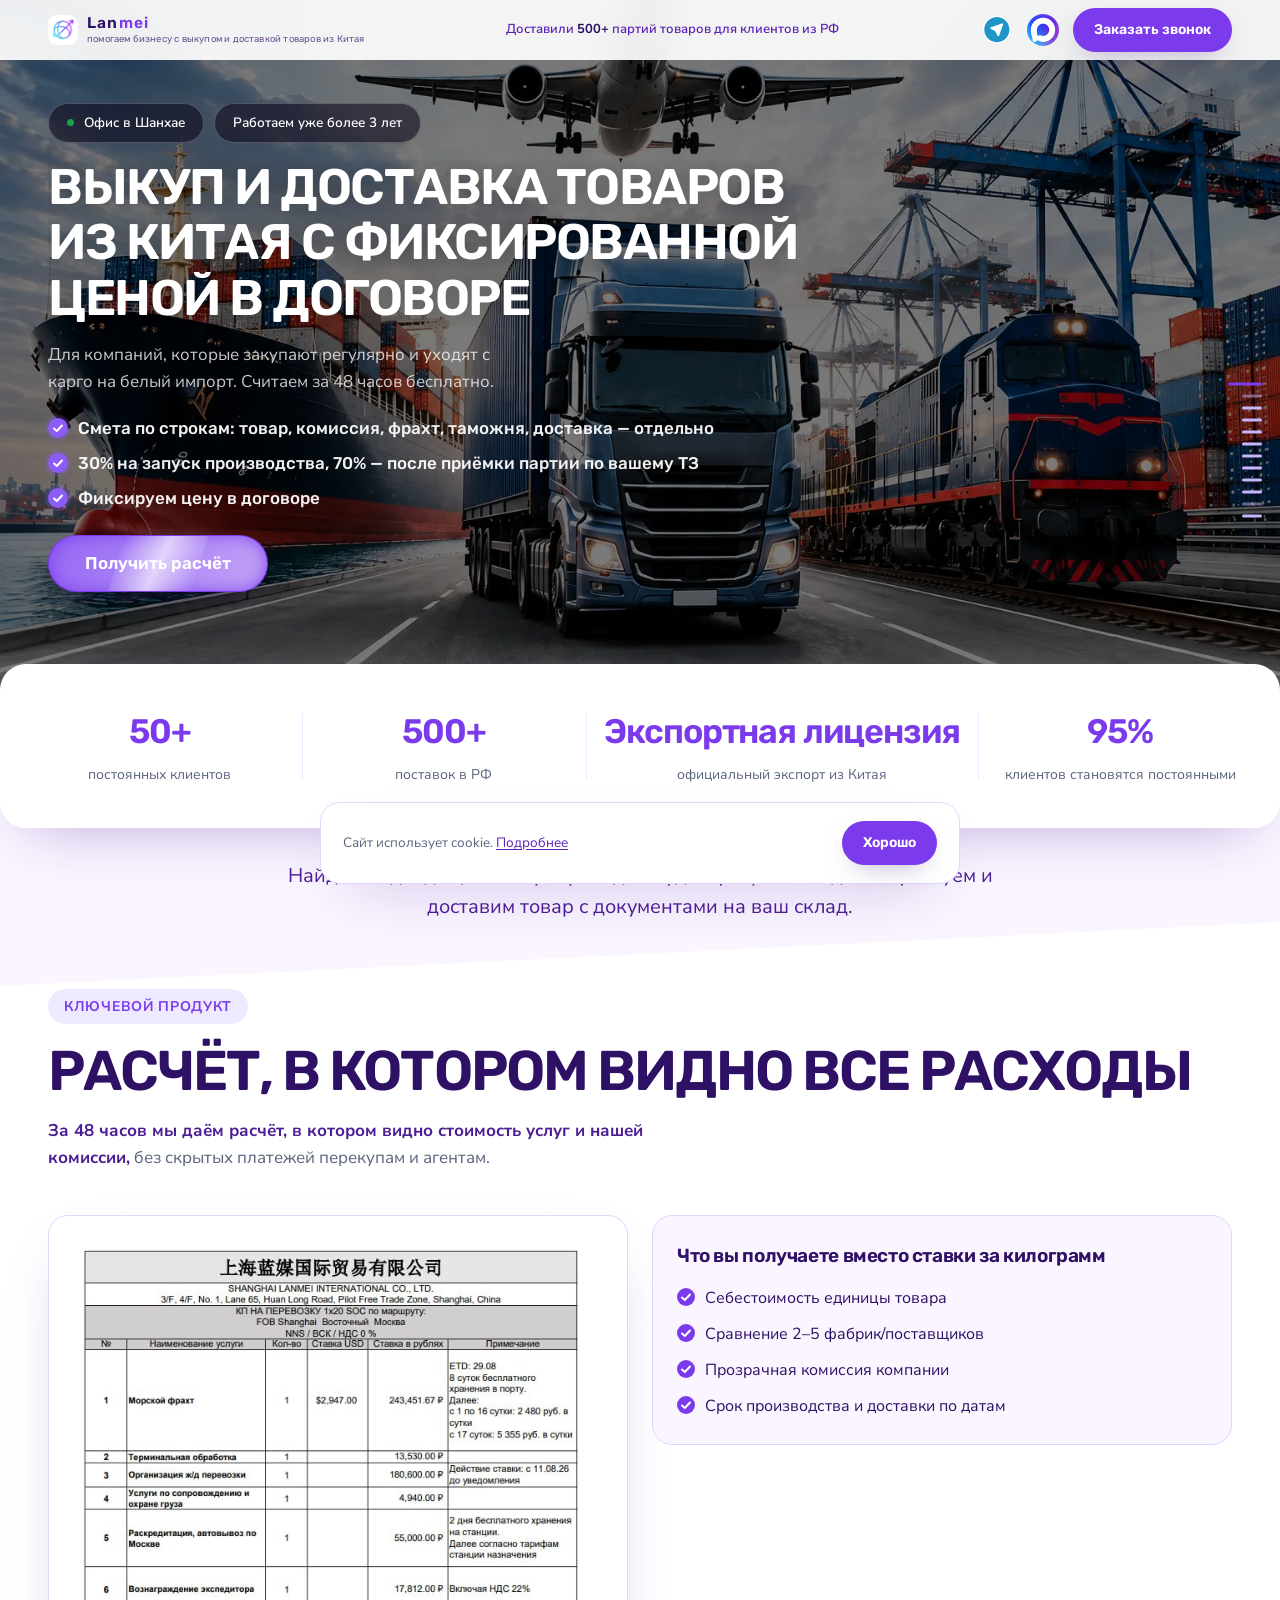
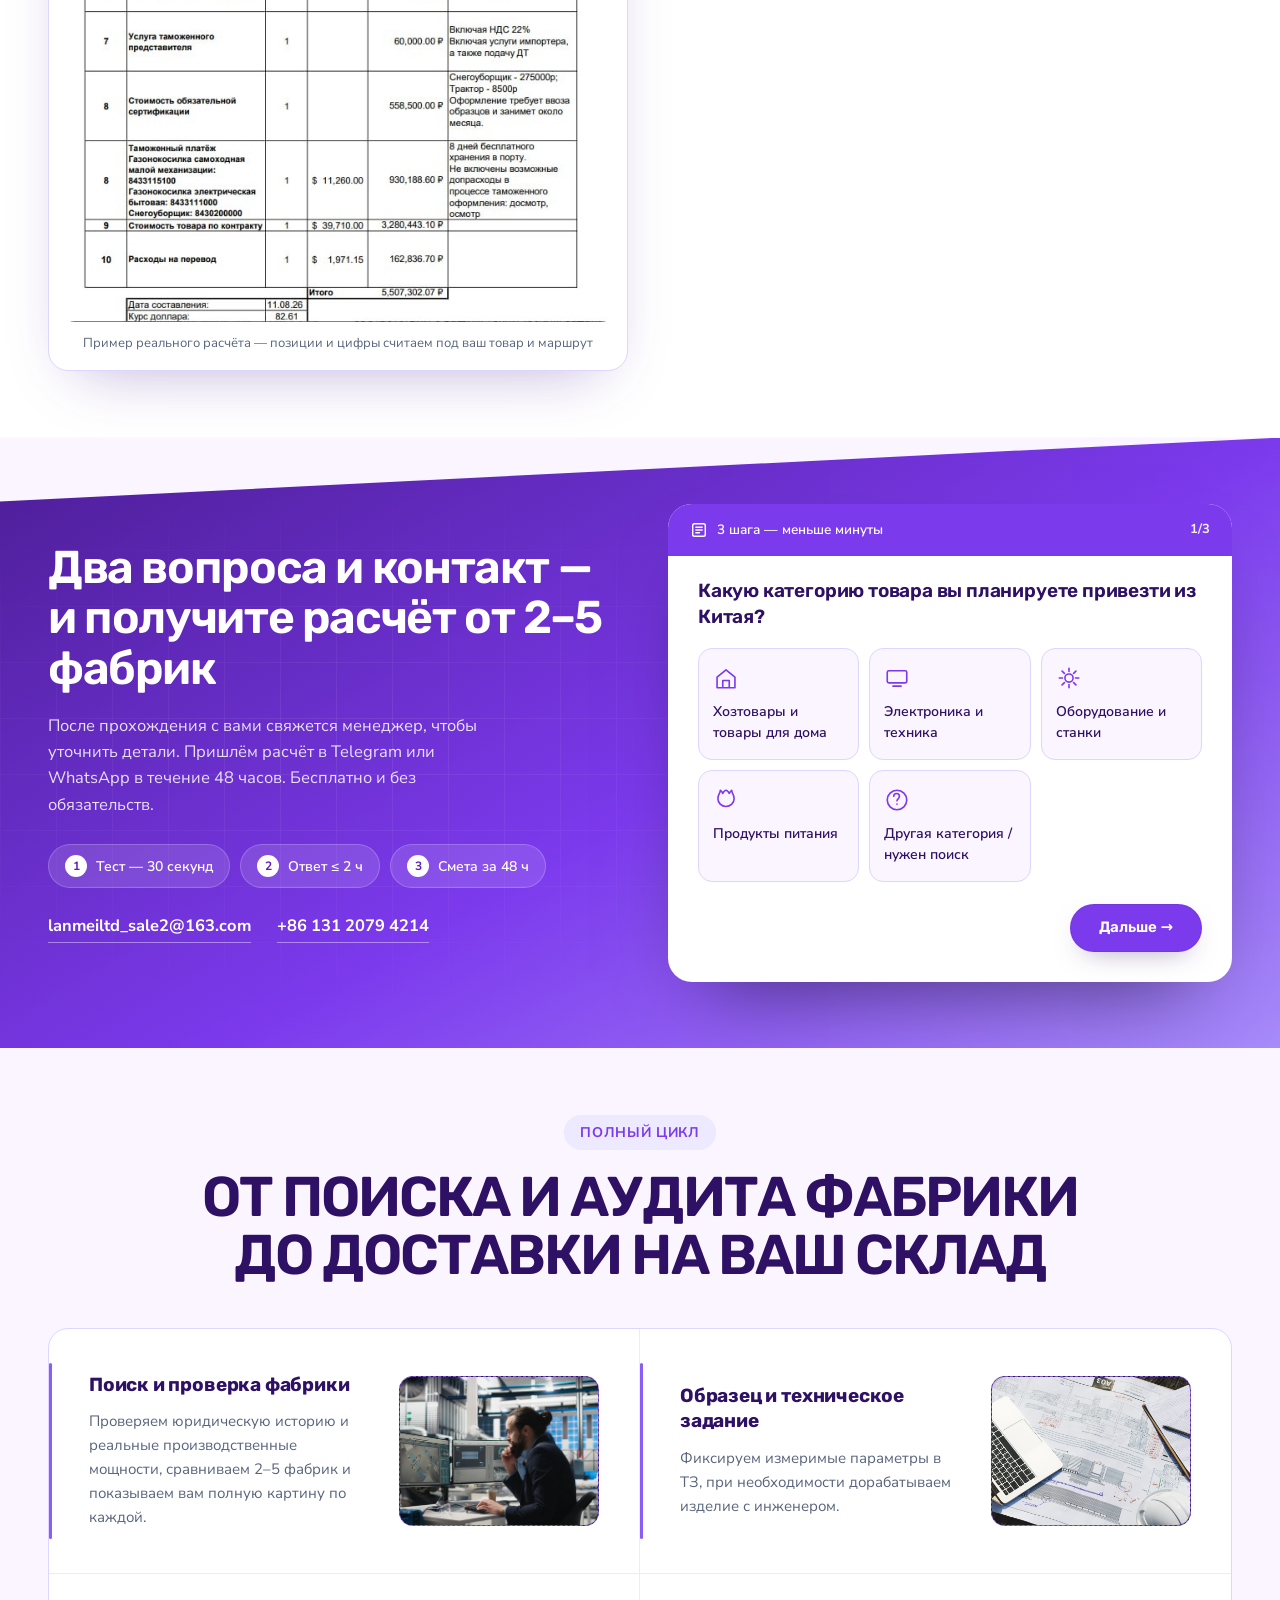
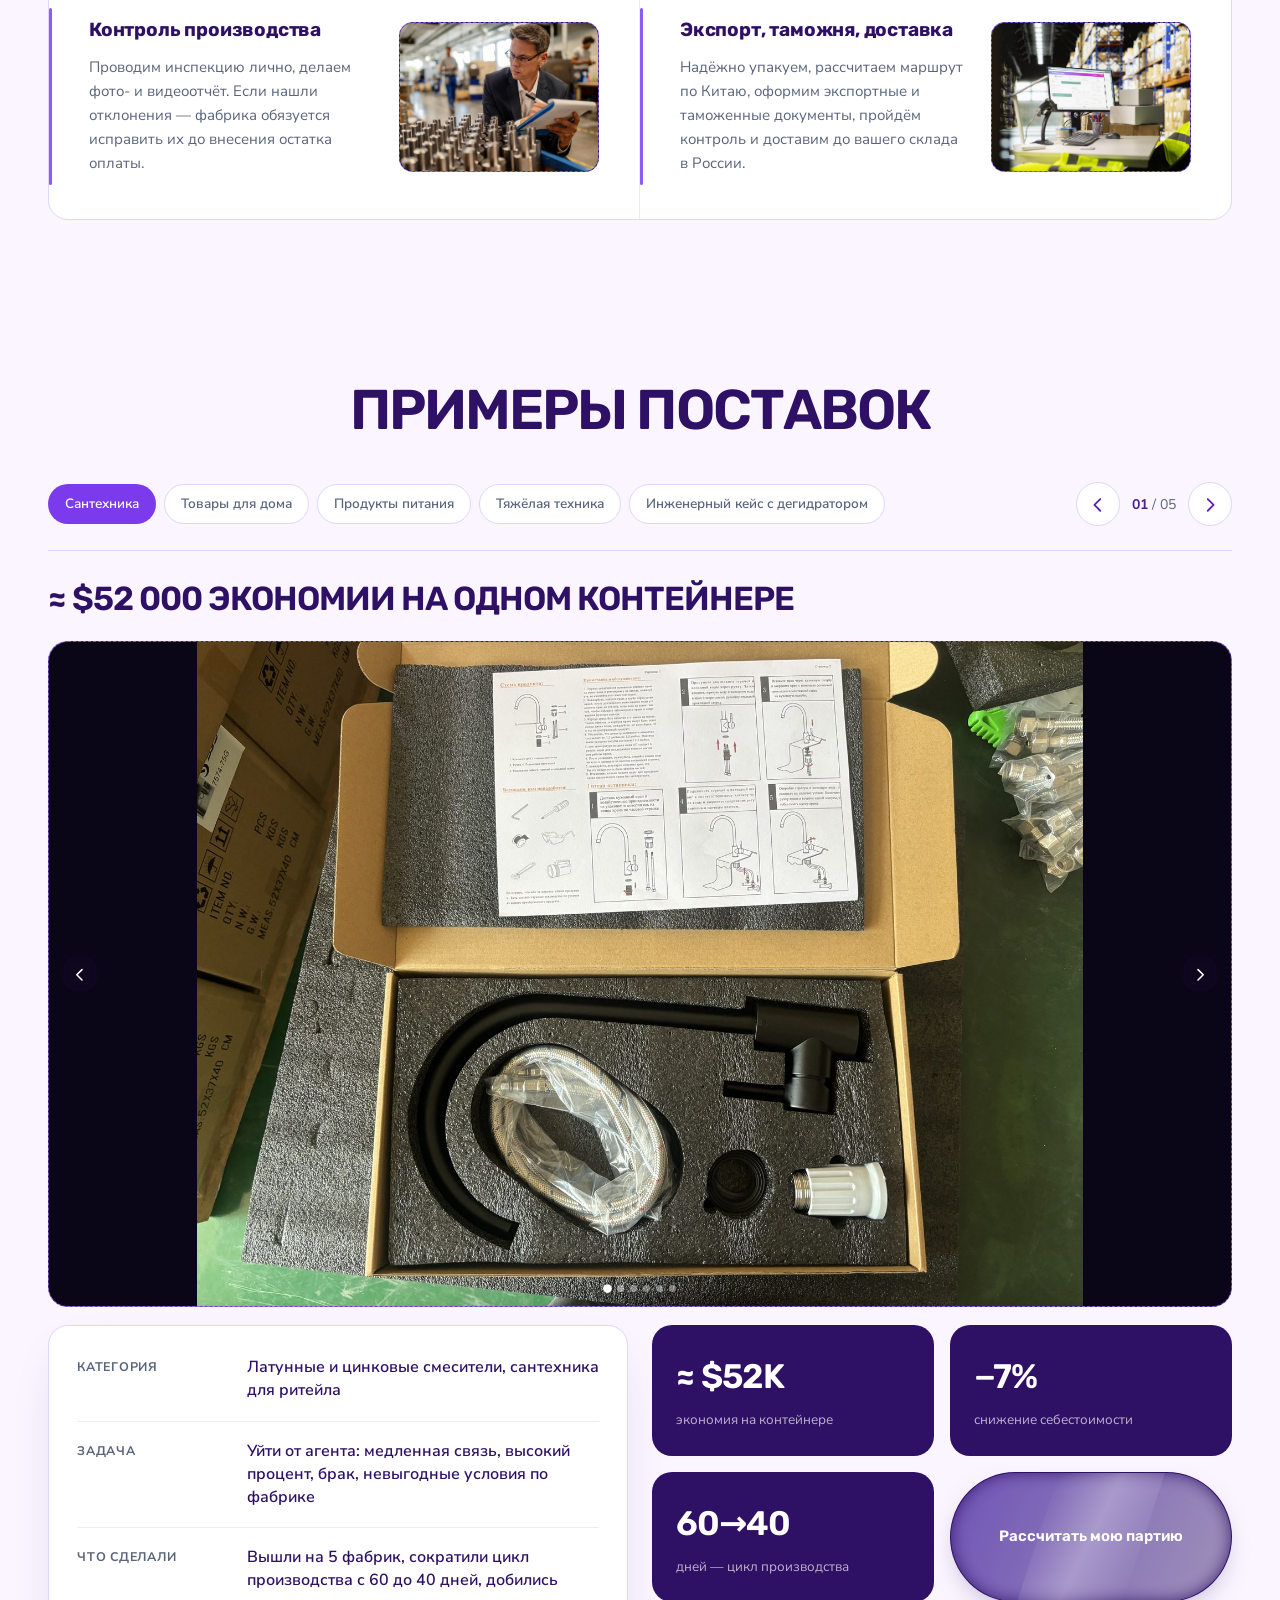
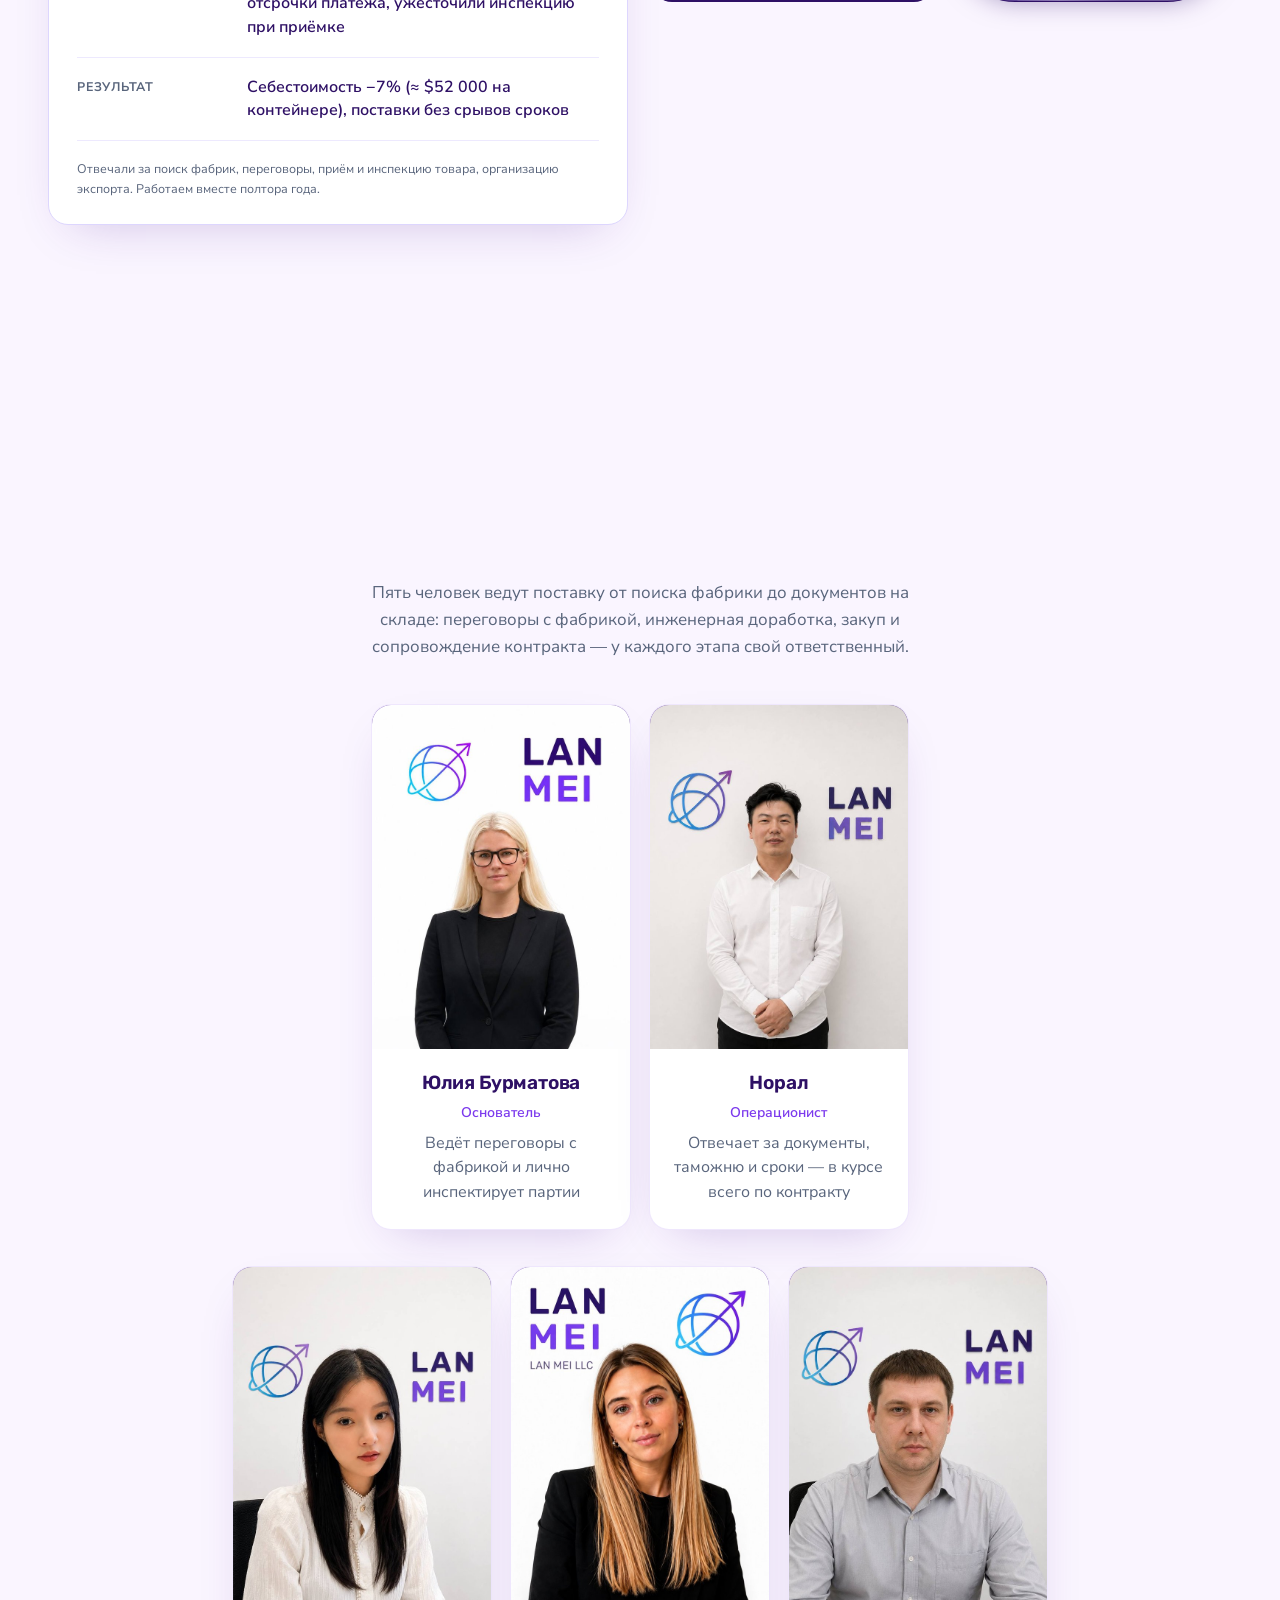
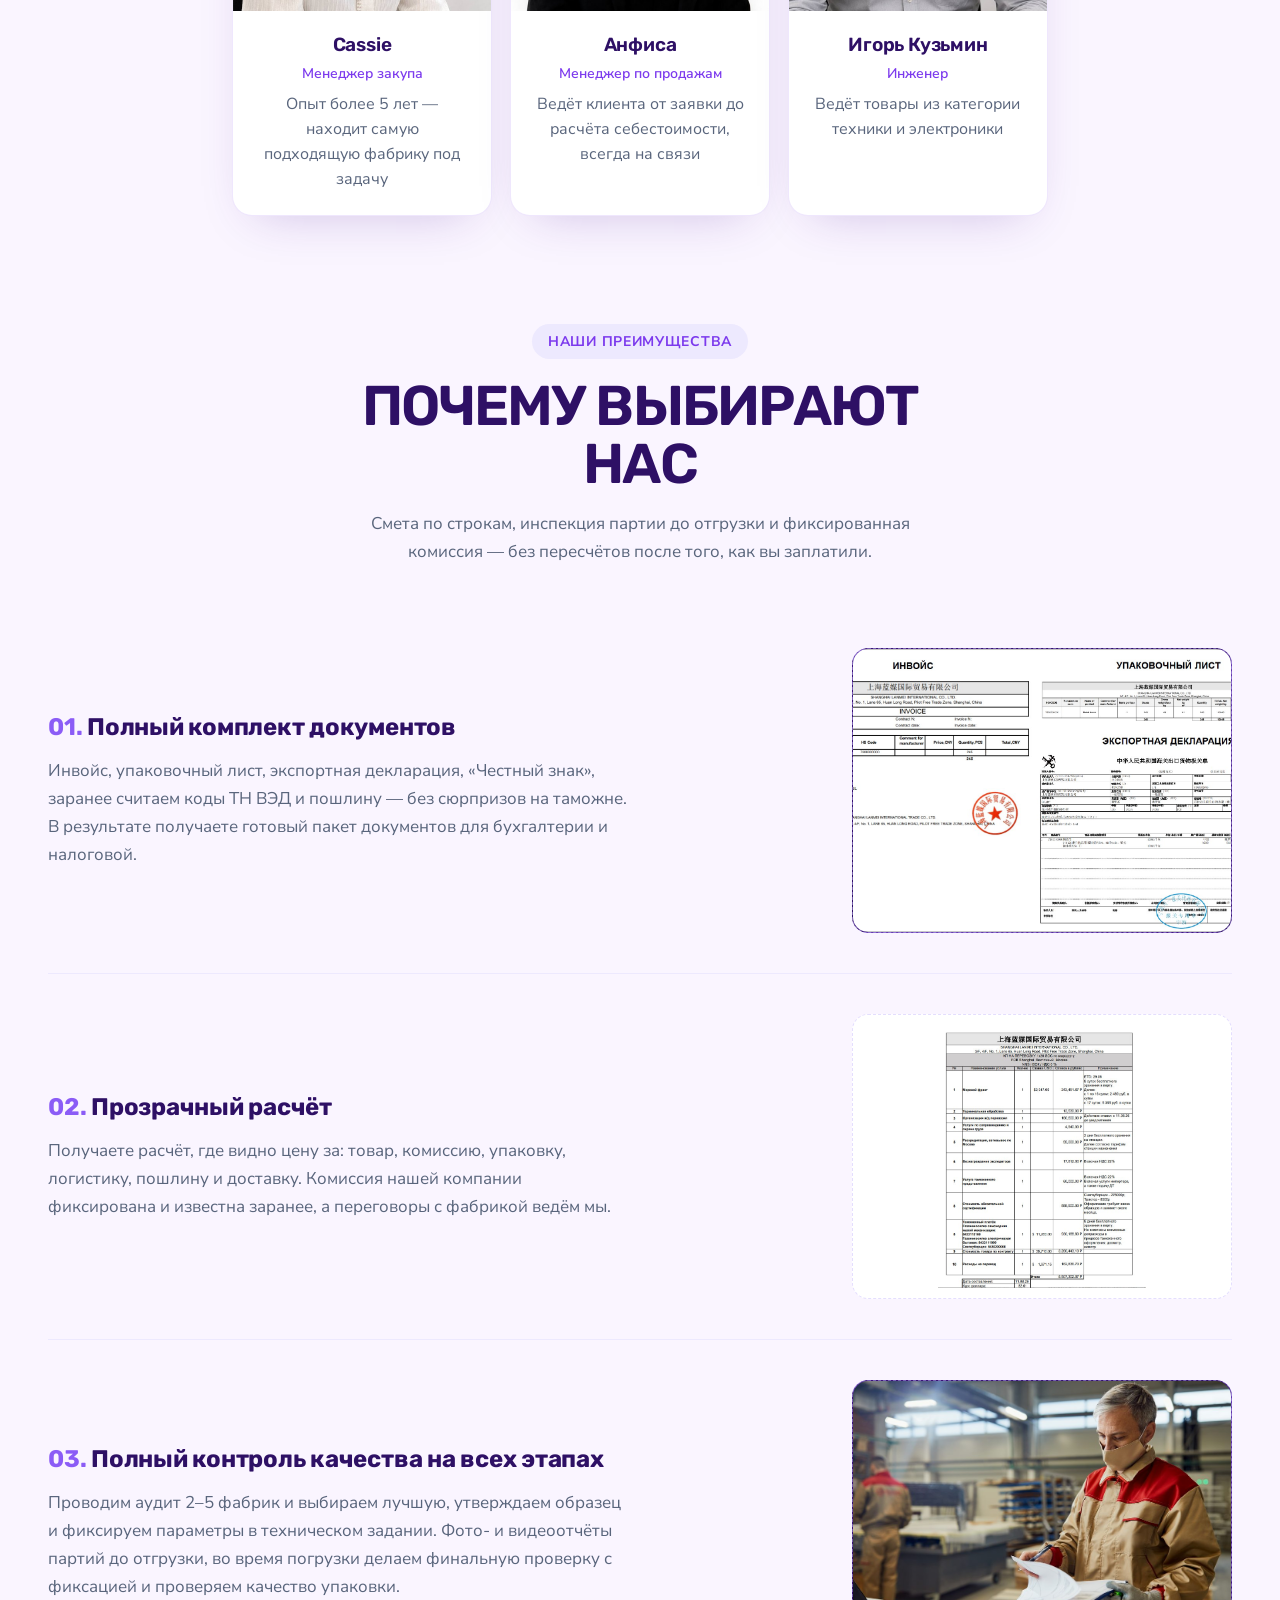
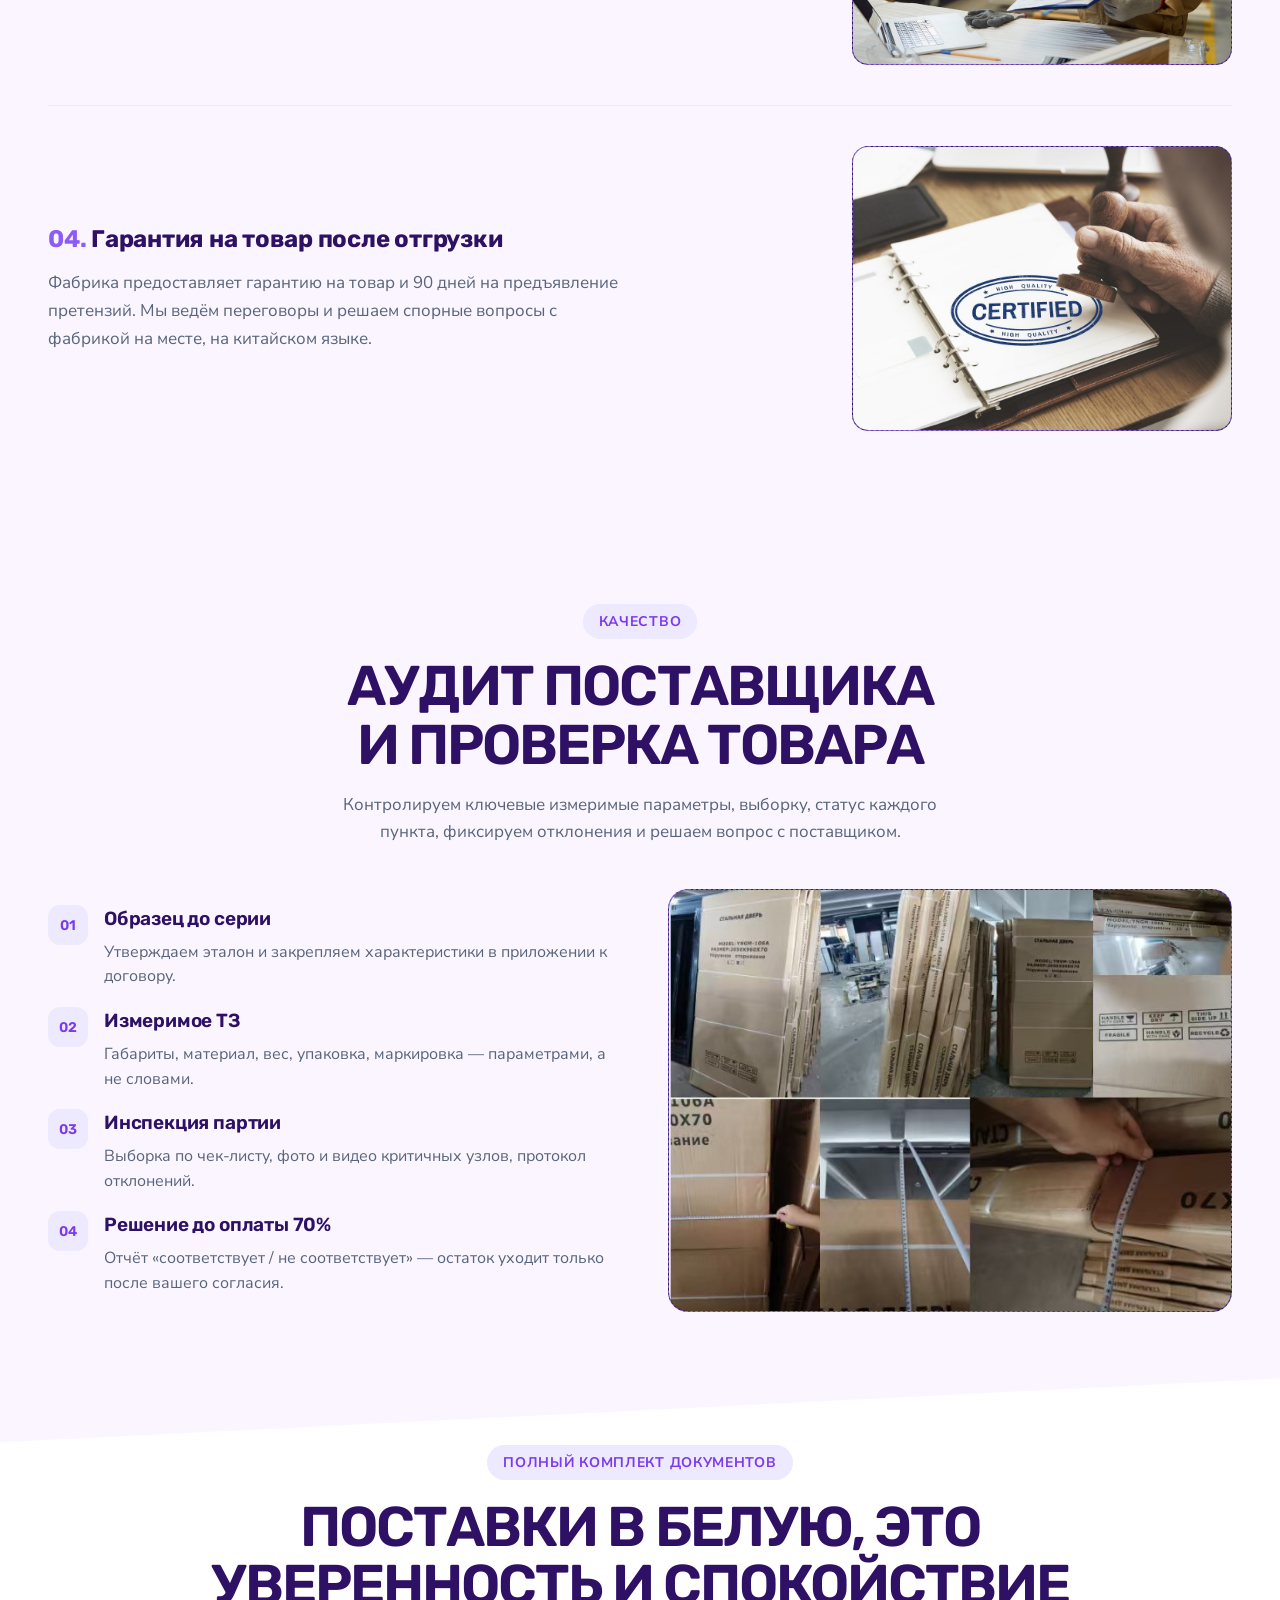
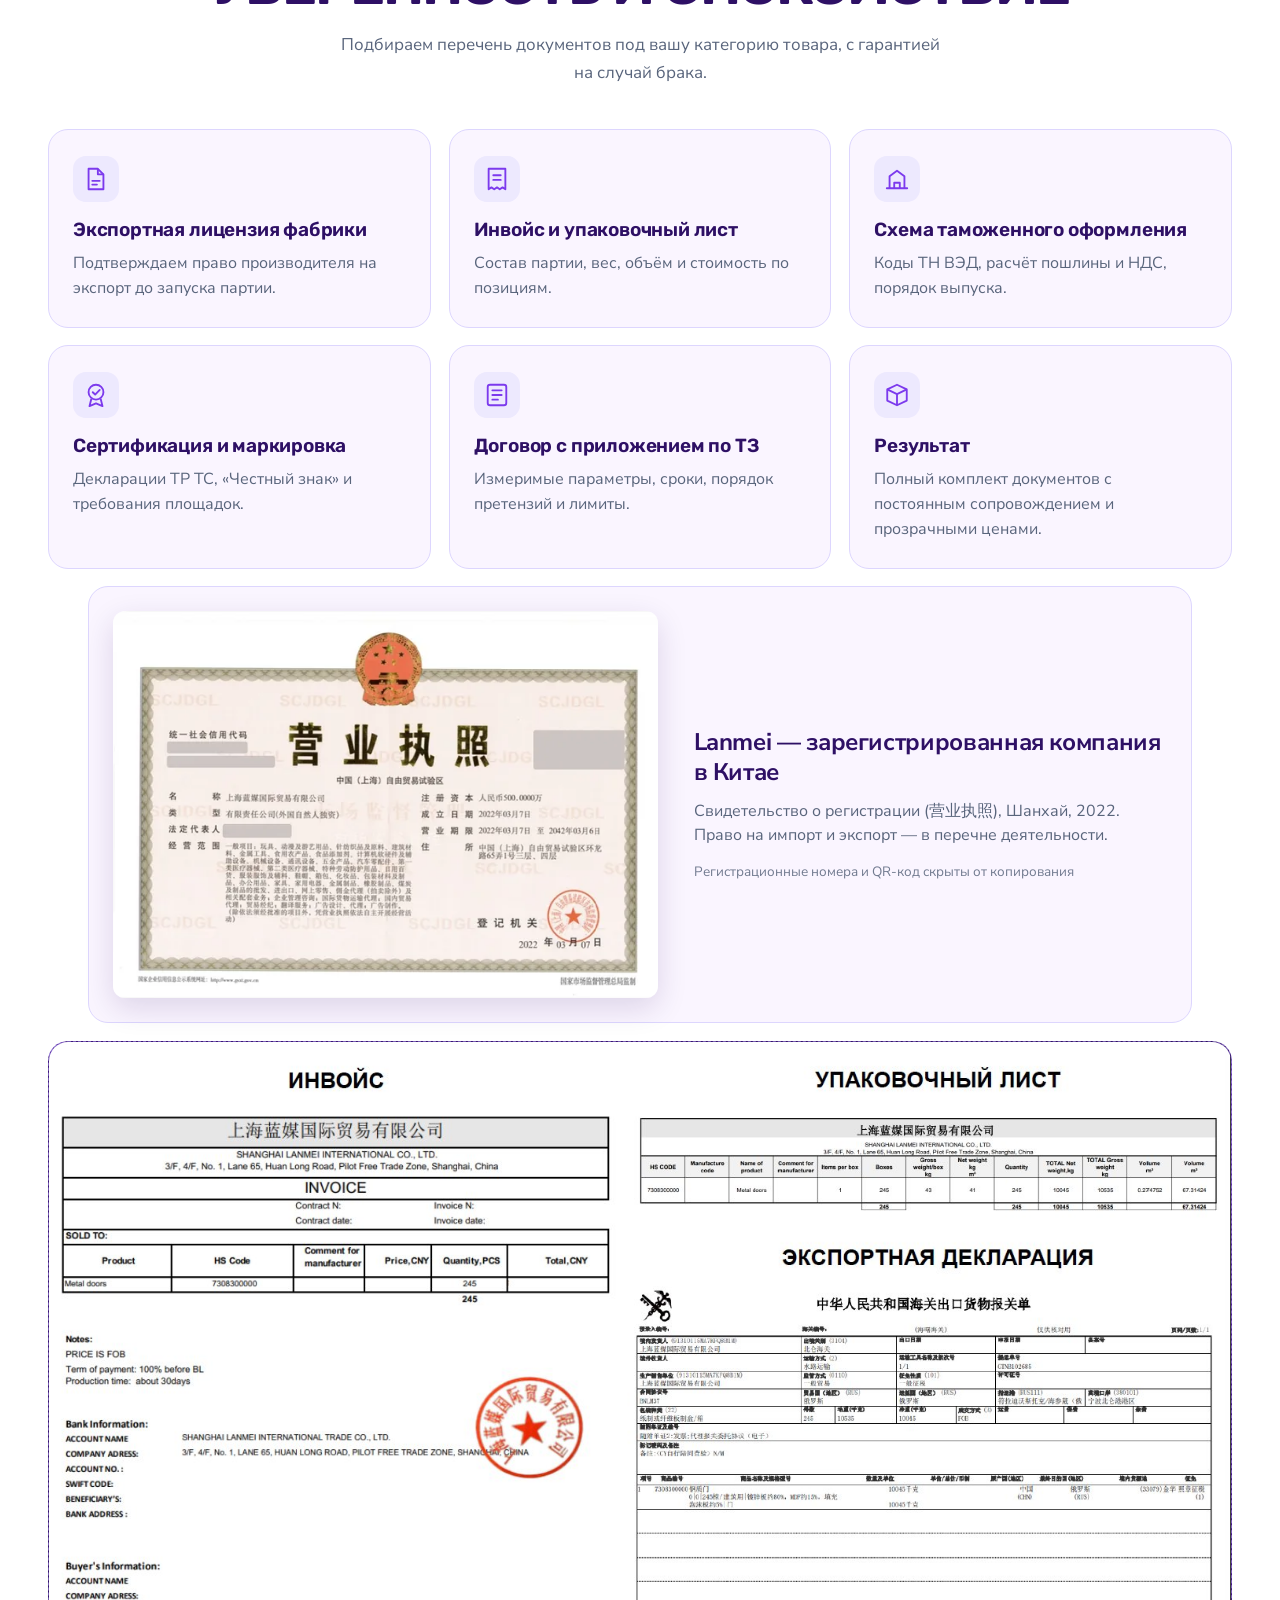
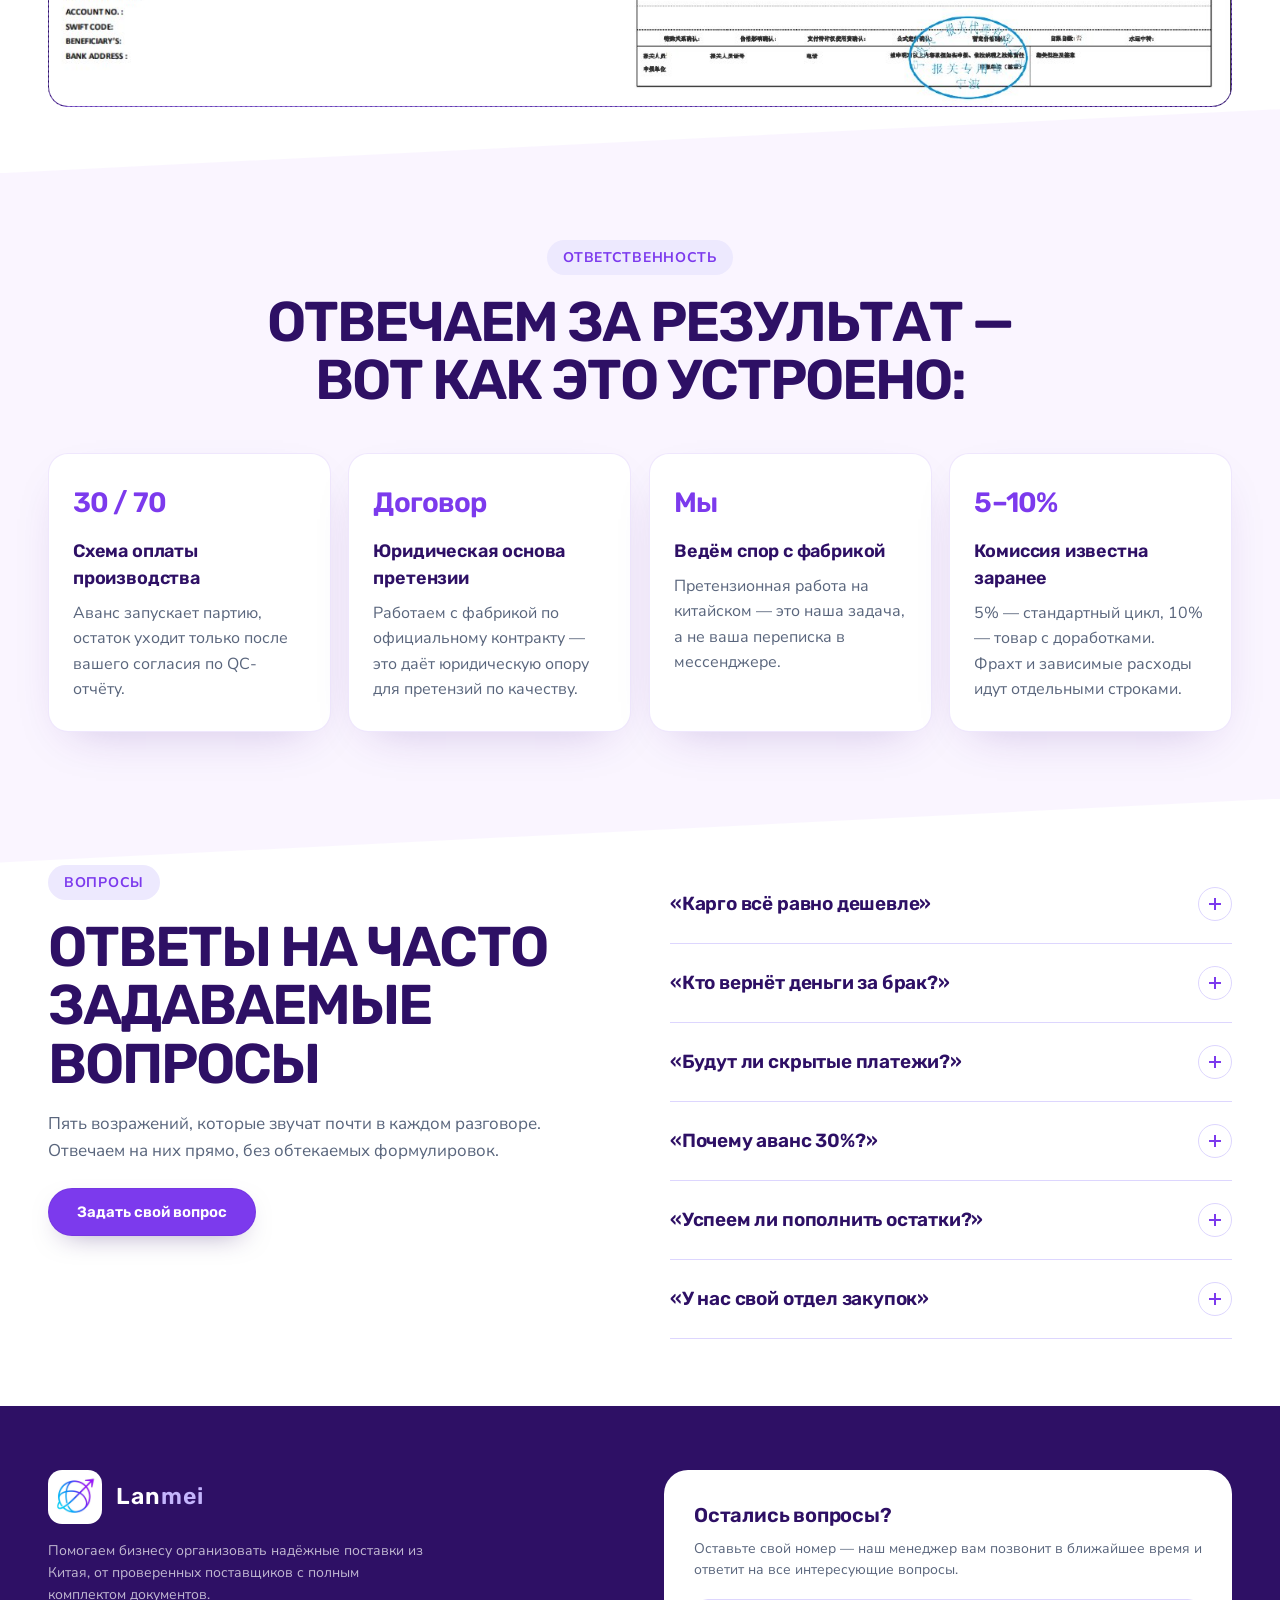
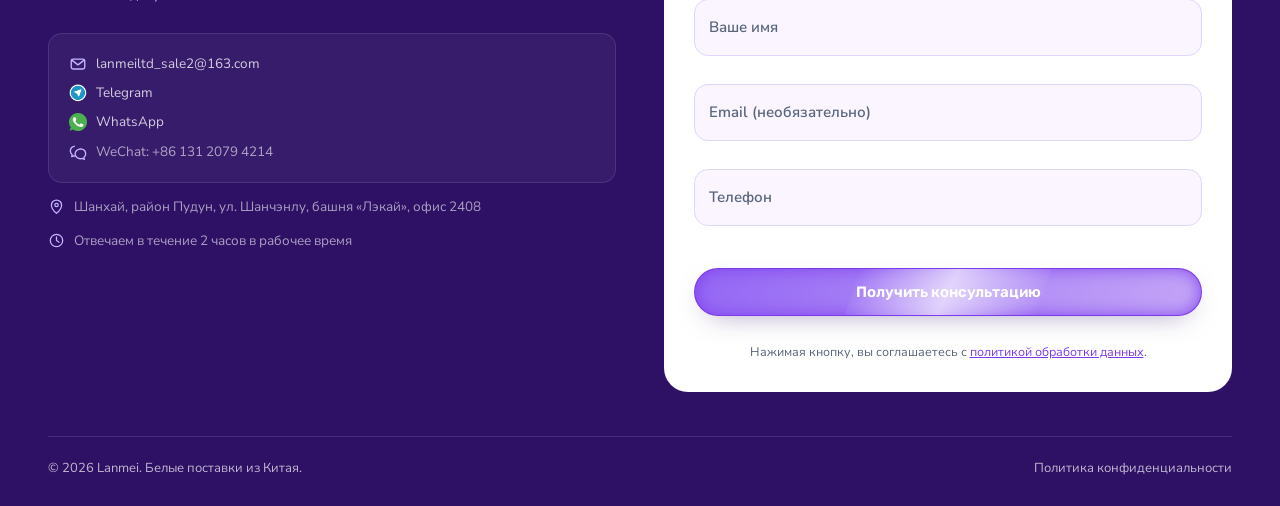
==== index.html @ 886c88a1 "Формы: видно, что заявка отправляется; сбой — с выходом в мессенджеры Спиннер кнопки (::before) пере" ====
<!DOCTYPE html>
<html lang="ru">
<head>
<meta charset="UTF-8">
<meta name="viewport" content="width=device-width, initial-scale=1">
<title>Lanmei — выкуп и доставка из Китая в РФ «под ключ»</title>
<meta name="description" content="Оператор белых поставок из Китая для селлеров с закупками от $3 000 в месяц. Проверка фабрики из Шанхая, контроль партии по ТЗ, документы, таможня и доставка до склада. Расчёт себестоимости за 48 часов.">
<link rel="canonical" href="https://lanmei.ru/">
<meta property="og:type" content="website">
<meta property="og:locale" content="ru_RU">
<meta property="og:url" content="https://lanmei.ru/">
<meta property="og:title" content="Lanmei — выкуп и доставка из Китая в РФ «под ключ»">
<meta property="og:description" content="Оператор белых поставок из Китая для селлеров с закупками от $3 000 в месяц. Проверка фабрики из Шанхая, контроль партии по ТЗ, документы, таможня и доставка до склада. Расчёт себестоимости за 48 часов.">
<meta property="og:image" content="https://lanmei.ru/photos/glavnaya.jpg">
<meta name="twitter:card" content="summary_large_image">
<meta name="twitter:title" content="Lanmei — выкуп и доставка из Китая в РФ «под ключ»">
<meta name="twitter:description" content="Оператор белых поставок из Китая для селлеров с закупками от $3 000 в месяц. Проверка фабрики из Шанхая, контроль партии по ТЗ, документы, таможня и доставка до склада.">
<meta name="twitter:image" content="https://lanmei.ru/photos/glavnaya.jpg">
<script type="application/ld+json">
{
  "@context": "https://schema.org",
  "@type": "Organization",
  "@id": "https://lanmei.ru/#organization",
  "name": "Lanmei",
  "url": "https://lanmei.ru/",
  "logo": "https://lanmei.ru/photos/logo.jpg",
  "description": "Оператор белых поставок из Китая для селлеров с закупками от $3 000 в месяц. Проверка фабрики из Шанхая, контроль партии по ТЗ, документы, таможня и доставка до склада.",
  "address": {
    "@type": "PostalAddress",
    "streetAddress": "Shangcheng Road, Lekai Tower, Office 2408",
    "addressLocality": "Pudong New Area, Shanghai",
    "addressCountry": "CN"
  },
  "areaServed": {
    "@type": "Country",
    "name": "Russia"
  },
  "sameAs": [
    "https://t.me/lanmei_logistics"
  ],
  "contactPoint": {
    "@type": "ContactPoint",
    "contactType": "sales",
    "email": "lanmeiltd_sale2@163.com",
    "telephone": "+86-131-2079-4214",
    "areaServed": "RU",
    "availableLanguage": ["Russian", "English", "Chinese"]
  },
  "makesOffer": {
    "@type": "Offer",
    "itemOffered": {
      "@type": "Service",
      "name": "Белые поставки из Китая в РФ «под ключ»",
      "description": "Поиск и аудит фабрики, техническое задание, инспекция партии перед отгрузкой, оформление экспортных и таможенных документов, доставка до склада клиента в России.",
      "provider": { "@id": "https://lanmei.ru/#organization" },
      "areaServed": {
        "@type": "Country",
        "name": "Russia"
      }
    }
  }
}
</script>
<script type="application/ld+json">
{
  "@context": "https://schema.org",
  "@type": "FAQPage",
  "mainEntity": [
    {
      "@type": "Question",
      "name": "Карго всё равно дешевле?",
      "acceptedAnswer": {
        "@type": "Answer",
        "text": "По видимой ставке — да. Но в ней нет документов, пошлины и НДС, и нет ответственности за брак. Мы считаем обе схемы в одинаковых статьях и показываем разницу в себестоимости единицы на вашем складе. Если после честного сравнения карго выигрывает — мы так и скажем."
      }
    },
    {
      "@type": "Question",
      "name": "Кто вернёт деньги за брак?",
      "acceptedAnswer": {
        "@type": "Answer",
        "text": "Определение брака, порядок доказательств, сроки ответа и лимиты компенсации закреплены в договоре. Претензию с фабрикой ведём мы, на китайском — от заявки до решения. Именно поэтому серия проверяется до оплаты остатка — большинство проблем решается ещё в Китае."
      }
    },
    {
      "@type": "Question",
      "name": "Будут ли скрытые платежи?",
      "acceptedAnswer": {
        "@type": "Answer",
        "text": "Смета приходит по строкам: товар, комиссия, фрахт, экспортное оформление, пошлина, НДС, сертификация, маркировка и доставка. Цена в договоре фиксируется в юанях или долларах: закупка идёт не в рублях, а в иностранной валюте. Поэтому сумма в рублях может измениться, если изменится курс юаня или доллара."
      }
    },
    {
      "@type": "Question",
      "name": "Почему аванс 30%?",
      "acceptedAnswer": {
        "@type": "Answer",
        "text": "Это стандартная схема запуска производства в Китае: 30% фабрика получает на закупку сырья, 70% — после приёмки серии. Аванс уходит фабрике, а не нам, и подтверждается документами. После оплаты вы получаете календарь поставки с контрольными точками."
      }
    },
    {
      "@type": "Question",
      "name": "Успеем ли пополнить остатки?",
      "acceptedAnswer": {
        "@type": "Answer",
        "text": "Переход делается параллельно текущим поставкам: начинаем с одной тестовой партии, пока карго продолжает возить. Так вы проверяете схему без риска дефицита ходового SKU и переносите остальной ассортимент уже по факту."
      }
    },
    {
      "@type": "Question",
      "name": "У нас свой отдел закупок",
      "acceptedAnswer": {
        "@type": "Answer",
        "text": "Тогда мы закрываем ту часть, где нужен человек в Китае: выезд на фабрику, переговоры на китайском, инспекция серии и претензии. Многие клиенты используют нас как внешнюю китайскую руку своего отдела ВЭД, а не как замену ему."
      }
    }
  ]
}
</script>
<link rel="preconnect" href="https://fonts.googleapis.com">
<link rel="preconnect" href="https://fonts.gstatic.com" crossorigin>
<!-- шрифты не блокируют отрисовку страницы: грузятся асинхронно, применяются как только готовы -->
<link rel="preload" as="style" href="https://fonts.googleapis.com/css2?family=Nunito+Sans:wght@300;400;500;600;700&family=Rubik:wght@400;500;600;700&display=swap">
<link href="https://fonts.googleapis.com/css2?family=Nunito+Sans:wght@300;400;500;600;700&family=Rubik:wght@400;500;600;700&display=swap" rel="stylesheet" media="print" onload="this.media='all'">
<noscript><link href="https://fonts.googleapis.com/css2?family=Nunito+Sans:wght@300;400;500;600;700&family=Rubik:wght@400;500;600;700&display=swap" rel="stylesheet"></noscript>
<link rel="stylesheet" href="css/style.css?v=64">
<link rel="icon" href="favicon.ico" sizes="any">
<link rel="icon" type="image/png" sizes="32x32" href="favicon-32.png">
<link rel="icon" type="image/png" sizes="192x192" href="favicon-192.png">
<link rel="apple-touch-icon" sizes="180x180" href="apple-touch-icon.png">
<!-- Google tag (gtag.js) -->
<script async src="https://www.googletagmanager.com/gtag/js?id=G-Z4LTW009FB"></script>
<script>
  window.dataLayer = window.dataLayer || [];
  function gtag(){dataLayer.push(arguments);}
  gtag('js', new Date());

  gtag('config', 'G-Z4LTW009FB');
</script>
<!-- Yandex.Metrika counter -->
<script type="text/javascript">
    (function(m,e,t,r,i,k,a){
        m[i]=m[i]||function(){(m[i].a=m[i].a||[]).push(arguments)};
        m[i].l=1*new Date();
        for (var j = 0; j < document.scripts.length; j++) {if (document.scripts[j].src === r) { return; }}
        k=e.createElement(t),a=e.getElementsByTagName(t)[0],k.async=1,k.src=r,a.parentNode.insertBefore(k,a)
    })(window, document,'script','https://mc.yandex.ru/metrika/tag.js?id=111955901', 'ym');

    ym(111955901, 'init', {ssr:true, webvisor:true, clickmap:true, ecommerce:"dataLayer", referrer: document.referrer, url: location.href, accurateTrackBounce:true, trackLinks:true});
</script>
<noscript><div><img src="https://mc.yandex.ru/watch/111955901" style="position:absolute; left:-9999px;" alt="" /></div></noscript>
<!-- /Yandex.Metrika counter -->
</head>
<body>

<a href="#hero" class="skip-link">Перейти к содержимому</a>

<!-- ══════════ ХЕДЕР ══════════ -->
<header class="header" id="header">
  <div class="container header__inner">
    <a href="#hero" class="logo" data-scroll-to="#hero" aria-label="Lanmei — на главную">
      <img class="logo__mark" src="photos/logo.jpg" alt="" width="38" height="38">
      <span class="logo__text"><span class="logo__name">Lan<b>mei</b></span><i>помогаем бизнесу с выкупом и доставкой товаров из Китая</i></span>
    </a>

    <p class="header__stat">Доставили <b>500+</b> партий товаров для клиентов из РФ</p>

    <div class="header__actions">
      <a href="https://t.me/lanmei_logistics" target="_blank" rel="noopener" class="header__social" aria-label="Telegram">
        <img src="photos/icons/telegram.png" alt="" width="32" height="32" loading="lazy" decoding="async">
      </a>
      <a href="https://max.ru/join/C9bF0L3UndVVCUR9lrVMY46AHpph49SPHMWvERbajyk" target="_blank" rel="noopener" class="header__social" aria-label="MAX">
        <img src="photos/icons/max.png" alt="" width="32" height="32" loading="lazy" decoding="async">
      </a>
      <button type="button" class="btn btn--primary btn--sm" id="openCallback">Заказать звонок</button>
    </div>
  </div>
</header>

<!-- ══════════ 01. ПЕРВЫЙ ЭКРАН ══════════ -->
<!-- ══════════ 01. ПЕРВЫЙ ЭКРАН ══════════ -->
<section class="hero" id="hero">
  <div class="hero__bg" aria-hidden="true">
    <picture>
      <source type="image/webp"
              srcset="photos/glavnaya-768.webp 768w, photos/glavnaya-1152.webp 1152w, photos/glavnaya.webp 1536w"
              sizes="100vw">
      <img src="photos/glavnaya.jpg"
           srcset="photos/glavnaya-768.jpg 768w, photos/glavnaya-1152.jpg 1152w, photos/glavnaya.jpg 1536w"
           sizes="100vw"
           alt=""
           width="1536" height="1024" fetchpriority="high" decoding="async">
    </picture>
    <span class="hero__scrim"></span>
  </div>

  <div class="container hero__inner">
    <div class="hero__content">
      <div class="hero__badges">
        <div class="hero__badge reveal"><i class="dot"></i> Офис в Шанхае</div>
        <div class="hero__badge reveal" data-delay="40">Работаем уже более 3 лет</div>
      </div>

      <h1 class="hero__title">
        <span class="line"><span>Выкуп и доставка товаров</span></span>
        <span class="line"><span>из Китая с фиксированной</span></span>
        <span class="line"><span>ценой в договоре</span></span>
      </h1>

      <p class="hero__sub reveal" data-delay="120">Для компаний, которые закупают регулярно и уходят с карго на белый импорт. Считаем за 48 часов бесплатно.</p>

      <ul class="hero__points reveal" data-delay="180">
        <li>Смета по строкам: товар, комиссия, фрахт, таможня, доставка — отдельно</li>
        <li>30% на запуск производства, 70% — после приёмки партии по вашему ТЗ</li>
        <li>Фиксируем цену в договоре</li>
      </ul>

      <div class="hero__cta reveal" data-delay="260">
        <a href="#brief" class="btn btn--primary btn--lg btn--glow magnetic" data-scroll-to="#brief">Получить расчёт</a>
      </div>

    </div>
  </div>
</section>

<!-- ══════════ 02. ОПОРНЫЕ ЦИФРЫ ══════════ -->
<section class="facts" id="facts">
  <div class="container facts__grid">
    <div class="fact reveal">
      <div class="fact__num"><span class="count" data-to="50">0</span>+</div>
      <div class="fact__label" data-cms-id="facts.card1.label">постоянных клиентов</div>
    </div>
    <div class="fact reveal">
      <div class="fact__num"><span class="count" data-to="500">0</span>+</div>
      <div class="fact__label" data-cms-id="facts.card2.label">поставок в РФ</div>
    </div>
    <div class="fact reveal">
      <div class="fact__num" data-cms-id="facts.card3.num">Экспортная лицензия</div>
      <div class="fact__label" data-cms-id="facts.card3.label">официальный экспорт из Китая</div>
    </div>
    <div class="fact reveal">
      <div class="fact__num"><span class="count" data-to="95">0</span>%</div>
      <div class="fact__label" data-cms-id="facts.card4.label">клиентов становятся постоянными</div>
    </div>
  </div>

  <div class="container">
    <p class="facts__note reveal" data-cms-id="facts.note">
      Найдём подходящий товар, проведём аудит фабрики, надёжно упакуем
      и доставим товар с документами на ваш склад.
    </p>
  </div>
</section>

<!-- ══════════ 03. КЛЮЧЕВОЙ ПРОДУКТ — РАСЧЁТ ══════════ -->
<section class="estimate section chamfer-t" id="estimate">
  <div class="container">
    <div class="section__head section__head--left section__head--full">
      <span class="tag reveal">Ключевой продукт</span>
      <h2 class="section__title reveal" data-delay="60">Расчёт, в котором видно все расходы</h2>
      <p class="section__lead reveal" data-delay="120">
        <b>За 48 часов мы даём расчёт, в котором видно стоимость услуг и нашей комиссии,</b>
        без скрытых платежей перекупам и агентам.
      </p>
    </div>

    <div class="estimate__inner">
      <figure class="estimate__doc reveal">
        <img src="photos/estimate-example.jpg" alt="Пример реального расчёта себестоимости поставки: фрахт, таможенные платежи, сертификация, доставка до склада" loading="lazy" decoding="async">
        <figcaption>Пример реального расчёта — позиции и цифры считаем под ваш товар и маршрут</figcaption>
      </figure>

      <div class="estimate__side">
        <article class="scard reveal">
          <h3>Что вы получаете вместо ставки за килограмм</h3>
          <ul class="checklist">
            <li>Себестоимость единицы товара</li>
            <li>Сравнение 2–5 фабрик/поставщиков</li>
            <li>Прозрачная комиссия компании</li>
            <li>Срок производства и доставки по датам</li>
          </ul>
        </article>
      </div>
    </div>
  </div>
</section>

<!-- ══════════ 04. КВИЗ ══════════ -->
<section class="brief section chamfer-t" id="brief">
  <div class="container brief__inner">
    <div class="brief__text">
      <h2 class="brief__title reveal">Два вопроса и контакт — и получите расчёт от 2–5 фабрик</h2>
      <p class="reveal" data-delay="80">После прохождения с вами свяжется менеджер, чтобы уточнить детали. Пришлём расчёт в Telegram или WhatsApp в течение 48 часов. Бесплатно и без обязательств.</p>
      <div class="brief__steps reveal" data-delay="160">
        <div><b>1</b> Тест — 30 секунд</div>
        <div><b>2</b> Ответ ≤ 2 ч</div>
        <div><b>3</b> Смета за 48 ч</div>
      </div>
      <div class="brief__contacts reveal" data-delay="220">
        <a href="mailto:lanmeiltd_sale2@163.com">lanmeiltd_sale2@163.com</a>
        <a href="https://wa.me/8613120794214" target="_blank" rel="noopener">+86 131 2079 4214</a>
      </div>
    </div>

    <form class="briefform quiz reveal" data-delay="120" id="leadForm" novalidate>

      <div class="quiz__bar">
        <span class="quiz__bar-label">
          <svg viewBox="0 0 20 20" fill="none" aria-hidden="true"><rect x="3" y="3" width="14" height="14" rx="2" stroke="currentColor" stroke-width="1.6"/><path d="M6.5 7h7M6.5 10h7M6.5 13h4" stroke="currentColor" stroke-width="1.6" stroke-linecap="round"/></svg>
          3 шага — меньше минуты
        </span>
        <span class="quiz__bar-step"><span id="quizStepNum">1</span>/3</span>
      </div>

      <div class="quiz__body">

        <div class="quizstep is-active" data-step="1">
          <h3 class="quiz__q">Какую категорию товара вы планируете привезти из Китая?</h3>
          <div class="quiz__tiles" data-field="sku" data-required="true">
            <button type="button" class="quiz__tile" data-value="Хозтовары и товары для дома">
              <svg viewBox="0 0 32 32" fill="none" aria-hidden="true"><path d="M5 15 16 6l11 9v13H5V15Z" stroke="currentColor" stroke-width="2" stroke-linejoin="round"/><path d="M12 28v-9h8v9" stroke="currentColor" stroke-width="2" stroke-linejoin="round"/></svg>
              <span>Хозтовары и товары для дома</span>
            </button>
            <button type="button" class="quiz__tile" data-value="Электроника и техника">
              <svg viewBox="0 0 32 32" fill="none" aria-hidden="true"><rect x="4" y="7" width="24" height="15" rx="2" stroke="currentColor" stroke-width="2"/><path d="M11 26h10" stroke="currentColor" stroke-width="2" stroke-linecap="round"/></svg>
              <span>Электроника и техника</span>
            </button>
            <button type="button" class="quiz__tile" data-value="Оборудование и станки">
              <svg viewBox="0 0 32 32" fill="none" aria-hidden="true"><circle cx="16" cy="16" r="5" stroke="currentColor" stroke-width="2"/><path d="M16 4v4M16 24v4M4 16h4M24 16h4M7.5 7.5l2.8 2.8M21.7 21.7l2.8 2.8M7.5 24.5l2.8-2.8M21.7 10.3l2.8-2.8" stroke="currentColor" stroke-width="2" stroke-linecap="round"/></svg>
              <span>Оборудование и станки</span>
            </button>
            <button type="button" class="quiz__tile" data-value="Продукты питания">
              <svg viewBox="0 0 32 32" fill="none" aria-hidden="true"><path d="M9 4c0 4-3 5-3 10a10 10 0 0 0 20 0c0-5-3-6-3-10-2 2-3 4-3 4s-2-4-4-4-4 4-4 4-2-4-3-4Z" stroke="currentColor" stroke-width="2" stroke-linejoin="round"/></svg>
              <span>Продукты питания</span>
            </button>
            <button type="button" class="quiz__tile" data-value="Другая категория">
              <svg viewBox="0 0 32 32" fill="none" aria-hidden="true"><circle cx="16" cy="16" r="12" stroke="currentColor" stroke-width="2"/><path d="M16 21v.1M16 17c0-2.5 3-2.5 3-5.5 0-2-1.5-3.5-3.5-3.5S12 9.5 12 11.5" stroke="currentColor" stroke-width="2" stroke-linecap="round"/></svg>
              <span>Другая категория / нужен поиск</span>
            </button>
          </div>
          <span class="field__err quiz__err" data-err-for="1">Выберите категорию товара</span>
        </div>

        <div class="quizstep" data-step="2">
          <h3 class="quiz__q">Какой объём партии планируете?</h3>
          <p class="quiz__hint quiz__hint--top">Примерно, в долларах — точную сумму посчитаем вместе</p>
          <div class="quiz__tiles quiz__tiles--list quiz__tiles--vol" data-field="budget" data-required="true">
            <button type="button" class="quiz__tile quiz__tile--sm" data-value="$3 000 – $10 000"><span>$3 000 – $10 000</span></button>
            <button type="button" class="quiz__tile quiz__tile--sm" data-value="$10 000 – $50 000"><span>$10 000 – $50 000</span></button>
            <button type="button" class="quiz__tile quiz__tile--sm" data-value="более $50 000"><span>больше $50 000</span></button>
          </div>
          <span class="field__err quiz__err" data-err-for="2">Выберите примерный объём</span>
        </div>

        <div class="quizstep" data-step="3">
          <h3 class="quiz__q">Как с вами связаться?</h3>
          <div class="quiz__tiles quiz__tiles--channel" data-field="channel">
            <button type="button" class="quiz__tile quiz__tile--ch is-selected" data-value="Telegram"><img src="photos/icons/telegram.png" alt="" width="28" height="28" loading="lazy" decoding="async"><span>Telegram</span></button>
            <button type="button" class="quiz__tile quiz__tile--ch" data-value="WhatsApp"><img src="photos/icons/whatsapp.png" alt="" width="28" height="28" loading="lazy" decoding="async"><span>WhatsApp</span></button>
            <button type="button" class="quiz__tile quiz__tile--ch" data-value="MAX"><img src="photos/icons/max.png" alt="" width="28" height="28" loading="lazy" decoding="async"><span>MAX</span></button>
            <button type="button" class="quiz__tile quiz__tile--ch" data-value="Звонок"><svg viewBox="0 0 32 32" fill="none" aria-hidden="true"><path d="M8.5 5h4l2 5-2.6 1.6a12 12 0 0 0 5.5 5.5L19 14.5l5 2v4A2.5 2.5 0 0 1 21.5 23 16.5 16.5 0 0 1 6 7.5 2.5 2.5 0 0 1 8.5 5Z" stroke="currentColor" stroke-width="2" stroke-linejoin="round" transform="translate(1 2)"/></svg><span>Звонок</span></button>
          </div>
          <div class="field quiz__phone">
            <input type="text" id="phone" placeholder="+7 987 654 3210" required autocomplete="tel" inputmode="text" autocapitalize="off" autocorrect="off" spellcheck="false" aria-describedby="err-phone">
            <label for="phone" id="phoneLabel">Номер или @ник в Telegram</label>
            <span class="field__err" id="err-phone">Введите номер телефона или ник в Telegram</span>
          </div>
          <div class="field">
            <input type="text" id="name" placeholder=" " autocomplete="name">
            <label for="name">Как к вам обращаться</label>
          </div>
          <div class="field">
            <input type="text" id="link" placeholder=" " inputmode="url" autocomplete="off">
            <label for="link">Ссылка на товар, если есть</label>
          </div>
          <label class="quiz__consent">
            <input type="checkbox" id="consent" required>
            <span>Согласен(на) с <a href="privacy/" target="_blank" rel="noopener">политикой обработки данных</a></span>
          </label>
          <span class="field__err quiz__err" id="err-consent">Поставьте галочку — без согласия мы не можем принять заявку</span>
        </div>

      </div>

      <!-- honeypot: невидимое обычным пользователям поле-ловушка для ботов.
           Не position:absolute с уводом за экран — это создавало горизонтальный
           скролл страницы. Схлопываем высоту/ширину в потоке документа. -->
      <div class="field" style="height:0;width:0;margin:0;padding:0;overflow:hidden;opacity:0;pointer-events:none" aria-hidden="true">
        <label for="website">Оставьте это поле пустым</label>
        <input type="text" id="website" name="website" tabindex="-1" autocomplete="off">
      </div>

      <div class="quiz__nav">
        <button type="button" class="quiz__back" id="quizBack" hidden>← Назад</button>
        <button type="button" class="btn btn--white magnetic" id="quizNext">Дальше →</button>
        <button type="submit" class="btn btn--white btn--glow magnetic" id="quizSubmit" hidden>Получить расчёт</button>
      </div>
      <div class="briefform__ok" id="leadOk">
        <b id="leadOkTitle">Бриф отправлен</b>
        <span id="leadOkText">Ответим в течение 2 часов, смету пришлём за 48 часов.</span>
      </div>
    </form>
  </div>
</section>

<!-- ══════════ 05. ПОЛНЫЙ ЦИКЛ ══════════ -->
<section class="service section" id="service">
  <div class="container">
    <div class="section__head section__head--full">
      <span class="tag reveal">Полный цикл</span>
      <h2 class="section__title reveal" data-delay="60">От поиска и аудита фабрики<br>до доставки на ваш склад</h2>
    </div>

    <div class="svcpanel reveal">
    <div class="svcgrid">

      <article class="svccard reveal">
        <div class="svccard__text">
          <h3>Поиск и проверка фабрики</h3>
          <p>Проверяем юридическую историю и реальные производственные мощности, сравниваем 2–5 фабрик и показываем вам полную картину по каждой.</p>
        </div>
        <figure class="ph svccard__photo">
          <img src="photos/service-poisk.jpg" alt="Поиск и проверка фабрики" loading="lazy" decoding="async">
          <span class="ph__inner"><svg class="ph__ico" viewBox="0 0 32 32" fill="none"><circle cx="14" cy="14" r="9" stroke="currentColor" stroke-width="2"/><path d="m21 21 7 7" stroke="currentColor" stroke-width="2" stroke-linecap="round"/></svg></span>
        </figure>
      </article>

      <article class="svccard reveal">
        <div class="svccard__text">
          <h3>Образец и техническое задание</h3>
          <p>Фиксируем измеримые параметры в ТЗ, при необходимости дорабатываем изделие с инженером.</p>
        </div>
        <figure class="ph svccard__photo">
          <img src="photos/service-obrazec.jpg" alt="Образец и техническое задание" loading="lazy" decoding="async">
          <span class="ph__inner"><svg class="ph__ico" viewBox="0 0 32 32" fill="none"><rect x="5" y="4" width="22" height="24" rx="3" stroke="currentColor" stroke-width="2"/><path d="M11 12h10M11 18h7" stroke="currentColor" stroke-width="2" stroke-linecap="round"/></svg></span>
        </figure>
      </article>

      <article class="svccard reveal">
        <div class="svccard__text">
          <h3>Контроль производства</h3>
          <p>Проводим инспекцию лично, делаем фото- и видеоотчёт. Если нашли отклонения — фабрика обязуется исправить их до внесения остатка оплаты.</p>
        </div>
        <figure class="ph svccard__photo">
          <img src="photos/service-kontrol.jpg" alt="Контроль производства" loading="lazy" decoding="async">
          <span class="ph__inner"><svg class="ph__ico" viewBox="0 0 32 32" fill="none"><path d="M16 3 5 8v9c0 7 4.7 12.4 11 14 6.3-1.6 11-7 11-14V8L16 3Z" stroke="currentColor" stroke-width="2" stroke-linejoin="round"/><path d="m11.5 16 3.3 3.2L21 12.5" stroke="currentColor" stroke-width="2" stroke-linecap="round" stroke-linejoin="round"/></svg></span>
        </figure>
      </article>

      <article class="svccard reveal">
        <div class="svccard__text">
          <h3>Экспорт, таможня, доставка</h3>
          <p>Надёжно упакуем, рассчитаем маршрут по Китаю, оформим экспортные и таможенные документы, пройдём контроль и доставим до вашего склада в России.</p>
        </div>
        <figure class="ph svccard__photo">
          <img src="photos/service-export.jpg" alt="Экспорт, таможня, доставка" loading="lazy" decoding="async">
          <span class="ph__inner"><svg class="ph__ico" viewBox="0 0 32 32" fill="none"><rect x="4" y="9" width="24" height="16" rx="3" stroke="currentColor" stroke-width="2"/><path d="M4 15h24M11 6h10" stroke="currentColor" stroke-width="2" stroke-linecap="round"/></svg></span>
        </figure>
      </article>

    </div>
    </div>
  </div>
</section>

<!-- ══════════ 06. КЕЙСЫ ══════════ -->
<section class="case section" id="case">
  <div class="container">
    <div class="section__head section__head--full">
      <span class="tag reveal">Кейсы</span>
      <h2 class="section__title reveal" data-delay="60">Примеры поставок</h2>
    </div>

    <div class="case__toolbar reveal" data-delay="180">
      <div class="case__tabs" role="tablist" aria-label="Выбор кейса">
        <button type="button" class="case__tab is-active" id="caseTab0" role="tab" aria-selected="true" aria-controls="caseSlide0" data-index="0">Сантехника</button>
        <button type="button" class="case__tab" id="caseTab1" role="tab" aria-selected="false" aria-controls="caseSlide1" tabindex="-1" data-index="1">Товары для дома</button>
        <button type="button" class="case__tab" id="caseTab2" role="tab" aria-selected="false" aria-controls="caseSlide2" tabindex="-1" data-index="2">Продукты питания</button>
        <button type="button" class="case__tab" id="caseTab3" role="tab" aria-selected="false" aria-controls="caseSlide3" tabindex="-1" data-index="3">Тяжёлая техника</button>
        <button type="button" class="case__tab" id="caseTab4" role="tab" aria-selected="false" aria-controls="caseSlide4" tabindex="-1" data-index="4">Инженерный кейс с дегидратором</button>
      </div>

      <div class="case__nav">
        <button type="button" class="case__arrow" id="casePrev" aria-label="Предыдущий кейс">
          <svg viewBox="0 0 20 20" fill="none" aria-hidden="true"><path d="M12.5 4.5 6 11l6.5 6.5" stroke="currentColor" stroke-width="2" stroke-linecap="round" stroke-linejoin="round"/></svg>
        </button>
        <span class="case__count"><b id="caseCurrent">01</b> / 05</span>
        <button type="button" class="case__arrow" id="caseNext" aria-label="Следующий кейс">
          <svg viewBox="0 0 20 20" fill="none" aria-hidden="true"><path d="m7.5 4.5 6.5 6.5-6.5 6.5" stroke="currentColor" stroke-width="2" stroke-linecap="round" stroke-linejoin="round"/></svg>
        </button>
      </div>
    </div>

    <div class="case__stage reveal" data-delay="220" id="caseStage">

      <!-- Кейс 1 — сантехника -->
      <article class="case__slide is-current" id="caseSlide0" data-index="0" role="tabpanel" aria-labelledby="caseTab0">
        <h3 class="case__headline">≈ $52 000 экономии на одном контейнере</h3>

        <figure class="ph ph--16 reveal case__shot" data-gallery data-case="santehnika" data-alt="Партия смесителей на складе после приёмки">
          <div class="gallery__slides">
            <div class="gallery__slide is-current">
              <div class="ph__inner">
                <svg class="ph__ico" viewBox="0 0 48 48" fill="none" aria-hidden="true">
                  <path d="M24 4 6 13v22l18 9 18-9V13L24 4Z" stroke="currentColor" stroke-width="2" stroke-linejoin="round"/>
                  <path d="M6 13l18 9m0 0 18-9m-18 9v22" stroke="currentColor" stroke-width="2" stroke-linejoin="round"/>
                </svg>
              </div>
            </div>
          </div>
          <button type="button" class="gallery__arrow gallery__arrow--prev" aria-label="Предыдущее фото" hidden>
            <svg viewBox="0 0 20 20" fill="none" aria-hidden="true"><path d="M12.5 4.5 6 11l6.5 6.5" stroke="currentColor" stroke-width="2" stroke-linecap="round" stroke-linejoin="round"/></svg>
          </button>
          <button type="button" class="gallery__arrow gallery__arrow--next" aria-label="Следующее фото" hidden>
            <svg viewBox="0 0 20 20" fill="none" aria-hidden="true"><path d="m7.5 4.5 6.5 6.5-6.5 6.5" stroke="currentColor" stroke-width="2" stroke-linecap="round" stroke-linejoin="round"/></svg>
          </button>
          <div class="gallery__dots" hidden></div>
        </figure>

        <div class="case__inner">
          <article class="case__main reveal">
            <div class="case__row"><span>Категория</span><b>Латунные и цинковые смесители, сантехника для ритейла</b></div>
            <div class="case__row"><span>Задача</span><b>Уйти от агента: медленная связь, высокий процент, брак, невыгодные условия по фабрике</b></div>
            <div class="case__row"><span>Что сделали</span><b>Вышли на 5 фабрик, сократили цикл производства с 60 до 40 дней, добились отсрочки платежа, ужесточили инспекцию при приёмке</b></div>
            <div class="case__row"><span>Результат</span><b>Себестоимость −7% (≈ $52 000 на контейнере), поставки без срывов сроков</b></div>
            <p class="case__note">Отвечали за поиск фабрик, переговоры, приём и инспекцию товара, организацию экспорта. Работаем вместе полтора года.</p>
          </article>

          <div class="case__nums">
            <div class="cnum reveal"><b>≈ $52K</b><span>экономия на контейнере</span></div>
            <div class="cnum reveal"><b>−7%</b><span>снижение себестоимости</span></div>
            <div class="cnum reveal"><b>60→40</b><span>дней — цикл производства</span></div>
            <a href="#brief" class="btn btn--dark btn--block btn--glow magnetic reveal" data-scroll-to="#brief">Рассчитать мою партию</a>
          </div>
        </div>
      </article>

      <!-- Кейс 2 — товары для дома, Roomlogic -->
      <article class="case__slide" id="caseSlide1" data-index="1" role="tabpanel" aria-labelledby="caseTab1">
        <h3 class="case__headline">Топ-1 продаж и 27 артикулов в категории</h3>

        <figure class="ph ph--16 reveal case__shot" data-gallery data-case="roomlogic" data-alt="Сенсорные мусорные баки Roomlogic на складе">
          <div class="gallery__slides">
            <div class="gallery__slide is-current">
              <div class="ph__inner">
                <svg class="ph__ico" viewBox="0 0 48 48" fill="none" aria-hidden="true">
                  <path d="M24 4 6 13v22l18 9 18-9V13L24 4Z" stroke="currentColor" stroke-width="2" stroke-linejoin="round"/>
                  <path d="M6 13l18 9m0 0 18-9m-18 9v22" stroke="currentColor" stroke-width="2" stroke-linejoin="round"/>
                </svg>
              </div>
            </div>
          </div>
          <button type="button" class="gallery__arrow gallery__arrow--prev" aria-label="Предыдущее фото" hidden>
            <svg viewBox="0 0 20 20" fill="none" aria-hidden="true"><path d="M12.5 4.5 6 11l6.5 6.5" stroke="currentColor" stroke-width="2" stroke-linecap="round" stroke-linejoin="round"/></svg>
          </button>
          <button type="button" class="gallery__arrow gallery__arrow--next" aria-label="Следующее фото" hidden>
            <svg viewBox="0 0 20 20" fill="none" aria-hidden="true"><path d="m7.5 4.5 6.5 6.5-6.5 6.5" stroke="currentColor" stroke-width="2" stroke-linecap="round" stroke-linejoin="round"/></svg>
          </button>
          <div class="gallery__dots" hidden></div>
        </figure>

        <div class="case__inner">
          <article class="case__main reveal">
            <div class="case__row"><span>Категория</span><b>Товары для дома, бренд Roomlogic</b></div>
            <div class="case__row"><span>Задача</span><b>Уйти с карго на белый импорт, снизить цену новых SKU, расширить ассортимент</b></div>
            <div class="case__row"><span>Что сделали</span><b>Ввели сенсорные мусорные баки вместо обычных пластиковых вёдер, довели категорию до 27 артикулов, добились эксклюзивных условий фабрики</b></div>
            <div class="case__row"><span>Результат</span><b>Отсрочка 3 месяца с момента погрузки, Топ-1 продаж по категории, полный переход на белый импорт</b></div>
            <p class="case__note">Инженер участвует в оптимизации характеристик товара, сопровождаем клиента в поездках на фабрики. Работаем вместе больше двух лет.</p>
          </article>

          <div class="case__nums">
            <div class="cnum reveal"><b>27</b><span>артикулов в категории</span></div>
            <div class="cnum reveal"><b>3 мес</b><span>отсрочка платежа</span></div>
            <div class="cnum reveal"><b>Топ-1</b><span>продаж по категории</span></div>
            <a href="#brief" class="btn btn--dark btn--block btn--glow magnetic reveal" data-scroll-to="#brief">Рассчитать мою партию</a>
          </div>
        </div>
      </article>

      <!-- Кейс 3 — продукты питания -->
      <article class="case__slide" id="caseSlide2" data-index="2" role="tabpanel" aria-labelledby="caseTab2">
        <h3 class="case__headline">64 контейнера сухофруктов и орехов в год</h3>

        <figure class="ph ph--16 reveal case__shot" data-gallery data-case="suhofrukty" data-alt="Отгрузка сухофруктов и орехов на складе">
          <div class="gallery__slides">
            <div class="gallery__slide is-current">
              <div class="ph__inner">
                <svg class="ph__ico" viewBox="0 0 48 48" fill="none" aria-hidden="true">
                  <path d="M24 4 6 13v22l18 9 18-9V13L24 4Z" stroke="currentColor" stroke-width="2" stroke-linejoin="round"/>
                  <path d="M6 13l18 9m0 0 18-9m-18 9v22" stroke="currentColor" stroke-width="2" stroke-linejoin="round"/>
                </svg>
              </div>
            </div>
          </div>
          <button type="button" class="gallery__arrow gallery__arrow--prev" aria-label="Предыдущее фото" hidden>
            <svg viewBox="0 0 20 20" fill="none" aria-hidden="true"><path d="M12.5 4.5 6 11l6.5 6.5" stroke="currentColor" stroke-width="2" stroke-linecap="round" stroke-linejoin="round"/></svg>
          </button>
          <button type="button" class="gallery__arrow gallery__arrow--next" aria-label="Следующее фото" hidden>
            <svg viewBox="0 0 20 20" fill="none" aria-hidden="true"><path d="m7.5 4.5 6.5 6.5-6.5 6.5" stroke="currentColor" stroke-width="2" stroke-linecap="round" stroke-linejoin="round"/></svg>
          </button>
          <div class="gallery__dots" hidden></div>
        </figure>

        <div class="case__inner">
          <article class="case__main reveal">
            <div class="case__row"><span>Категория</span><b>Сухофрукты и орехи из Узбекистана, Турции и Ирана</b></div>
            <div class="case__row"><span>Задача</span><b>Ежегодный импорт продукции для собственного ритейла и участия в выставках</b></div>
            <div class="case__row"><span>Что сделали</span><b>10 лет в продуктовой сфере, отобрали поставщиков в трёх странах, выстроили стабильный цикл поставок</b></div>
            <div class="case__row"><span>Результат</span><b>64 контейнера в год, собственная розница, участие в отраслевых выставках</b></div>
            <p class="case__note">В перспективе — импорт рыбы в Китай.</p>
          </article>

          <div class="case__nums">
            <div class="cnum reveal"><b>64</b><span>контейнера в год</span></div>
            <div class="cnum reveal"><b>10 лет</b><span>опыта в продуктах</span></div>
            <div class="cnum reveal"><b>3</b><span>страны-поставщика</span></div>
            <a href="#brief" class="btn btn--dark btn--block btn--glow magnetic reveal" data-scroll-to="#brief">Рассчитать мою партию</a>
          </div>
        </div>
      </article>

      <!-- Кейс 4 — тяжёлая техника -->
      <article class="case__slide" id="caseSlide3" data-index="3" role="tabpanel" aria-labelledby="caseTab3">
        <h3 class="case__headline">24 единицы техники в три страны</h3>

        <figure class="ph ph--16 reveal case__shot" data-gallery data-case="tehnika" data-alt="Погрузка сельскохозяйственной техники">
          <div class="gallery__slides">
            <div class="gallery__slide is-current">
              <div class="ph__inner">
                <svg class="ph__ico" viewBox="0 0 48 48" fill="none" aria-hidden="true">
                  <path d="M24 4 6 13v22l18 9 18-9V13L24 4Z" stroke="currentColor" stroke-width="2" stroke-linejoin="round"/>
                  <path d="M6 13l18 9m0 0 18-9m-18 9v22" stroke="currentColor" stroke-width="2" stroke-linejoin="round"/>
                </svg>
              </div>
            </div>
          </div>
          <button type="button" class="gallery__arrow gallery__arrow--prev" aria-label="Предыдущее фото" hidden>
            <svg viewBox="0 0 20 20" fill="none" aria-hidden="true"><path d="M12.5 4.5 6 11l6.5 6.5" stroke="currentColor" stroke-width="2" stroke-linecap="round" stroke-linejoin="round"/></svg>
          </button>
          <button type="button" class="gallery__arrow gallery__arrow--next" aria-label="Следующее фото" hidden>
            <svg viewBox="0 0 20 20" fill="none" aria-hidden="true"><path d="m7.5 4.5 6.5 6.5-6.5 6.5" stroke="currentColor" stroke-width="2" stroke-linecap="round" stroke-linejoin="round"/></svg>
          </button>
          <div class="gallery__dots" hidden></div>
        </figure>

        <div class="case__inner">
          <article class="case__main reveal">
            <div class="case__row"><span>Категория</span><b>Сельхозтехника для вспахивания</b></div>
            <div class="case__row"><span>Задача</span><b>Экспорт техники под личное пользование и для ритейла</b></div>
            <div class="case__row"><span>Что сделали</span><b>Организовали экспорт 24 единиц техники в Узбекистан, Турцию и Россию</b></div>
            <div class="case__row"><span>Результат</span><b>24 единицы техники доставлены в три страны без потерь</b></div>
            <p class="case__note">После отгрузки продолжаем сопровождать товар при браке или несоответствии.</p>
          </article>

          <div class="case__nums">
            <div class="cnum reveal"><b>24</b><span>единицы техники</span></div>
            <div class="cnum reveal"><b>3</b><span>страны экспорта</span></div>
            <div class="cnum reveal"><b>после отгрузки</b><span>сопровождаем при браке</span></div>
            <a href="#brief" class="btn btn--dark btn--block btn--glow magnetic reveal" data-scroll-to="#brief">Рассчитать мою партию</a>
          </div>
        </div>
      </article>

      <!-- Кейс 5 — инженерный кейс с дегидратором -->
      <article class="case__slide" id="caseSlide4" data-index="4" role="tabpanel" aria-labelledby="caseTab4">
        <h3 class="case__headline">10 инженерных доработок за 1,5 месяца до серийного запуска</h3>

        <figure class="ph ph--16 reveal case__shot" data-gallery data-case="degidrator" data-alt="Дегидратор после инженерной доработки">
          <div class="gallery__slides">
            <div class="gallery__slide is-current">
              <div class="ph__inner">
                <svg class="ph__ico" viewBox="0 0 48 48" fill="none" aria-hidden="true">
                  <path d="M24 4 6 13v22l18 9 18-9V13L24 4Z" stroke="currentColor" stroke-width="2" stroke-linejoin="round"/>
                  <path d="M6 13l18 9m0 0 18-9m-18 9v22" stroke="currentColor" stroke-width="2" stroke-linejoin="round"/>
                </svg>
              </div>
            </div>
          </div>
          <button type="button" class="gallery__arrow gallery__arrow--prev" aria-label="Предыдущее фото" hidden>
            <svg viewBox="0 0 20 20" fill="none" aria-hidden="true"><path d="M12.5 4.5 6 11l6.5 6.5" stroke="currentColor" stroke-width="2" stroke-linecap="round" stroke-linejoin="round"/></svg>
          </button>
          <button type="button" class="gallery__arrow gallery__arrow--next" aria-label="Следующее фото" hidden>
            <svg viewBox="0 0 20 20" fill="none" aria-hidden="true"><path d="m7.5 4.5 6.5 6.5-6.5 6.5" stroke="currentColor" stroke-width="2" stroke-linecap="round" stroke-linejoin="round"/></svg>
          </button>
          <div class="gallery__dots" hidden></div>
        </figure>

        <div class="case__inner">
          <article class="case__main reveal">
            <div class="case__row"><span>Категория</span><b>Бытовые дегидраторы, 2 модели</b></div>
            <div class="case__row"><span>Задача</span><b>Довести китайский дегидратор с типовой «дешёвой» конструкцией до безопасного, коммерчески готового продукта перед запуском продаж</b></div>
            <div class="case__row"><span>Что сделали</span><b>Усилили ТЭН до 700 Вт, вынесли плату управления из камеры сушки, добавили термопредохранители, русифицировали прошивку и добавили озонирование, укрепили дверцу и корпус, откалибровали температурный режим</b></div>
            <div class="case__row"><span>Результат</span><b>Оба дегидратора доведены до серийного производства — устранены конструктивные риски, повышены безопасность, надёжность и качество сборки</b></div>
            <p class="case__note">Инженер вёл доработку от технического аудита до финального образца, готового к серии.</p>
          </article>

          <div class="case__nums">
            <div class="cnum reveal"><b>10</b><span>инженерных доработок</span></div>
            <div class="cnum reveal"><b>700 Вт</b><span>мощность ТЭНа после доработки</span></div>
            <div class="cnum reveal"><b>1,5 мес</b><span>до готовности к серии</span></div>
            <a href="#brief" class="btn btn--dark btn--block btn--glow magnetic reveal" data-scroll-to="#brief">Рассчитать мою партию</a>
          </div>
        </div>
      </article>

    </div>
  </div>
</section>

<!-- ══════════ 07. ЭКСПЕРТИЗА — КОМАНДА ══════════ -->
<section class="team section" id="team">
  <div class="container">
    <div class="section__head">
      <span class="tag reveal">Экспертиза</span>
      <h2 class="section__title reveal" data-delay="60">Команда</h2>
      <p class="section__lead reveal" data-delay="120">Пять человек ведут поставку от поиска фабрики до документов на складе: переговоры с фабрикой, инженерная доработка, закуп и сопровождение контракта — у каждого этапа свой ответственный.</p>
    </div>

    <div class="team__grid">
      <article class="team__card reveal">
        <div class="avatar">
          <img src="photos/team/osnovatel.jpg" alt="Юлия Бурматова — основатель Lanmei" loading="lazy" decoding="async">
        </div>
        <h3>Юлия Бурматова</h3>
        <span class="team__role">Основатель</span>
        <p>Ведёт переговоры с фабрикой и лично инспектирует партии</p>
      </article>

      <article class="team__card reveal">
        <div class="avatar">
          <img src="photos/team/operationist.jpg" alt="Норал — операционист Lanmei" loading="lazy" decoding="async">
        </div>
        <h3>Норал</h3>
        <span class="team__role">Операционист</span>
        <p>Отвечает за документы, таможню и сроки — в курсе всего по контракту</p>
      </article>

      <div class="team__break" aria-hidden="true"></div>

      <article class="team__card reveal">
        <div class="avatar">
          <img src="photos/team/manager-poisk.jpg" alt="Cassie — менеджер закупа Lanmei" loading="lazy" decoding="async">
        </div>
        <h3>Cassie</h3>
        <span class="team__role">Менеджер закупа</span>
        <p>Опыт более 5 лет — находит самую подходящую фабрику под задачу</p>
      </article>

      <article class="team__card reveal">
        <div class="avatar">
          <img src="photos/team/manager-sales.jpg" alt="Анфиса — менеджер по продажам Lanmei" loading="lazy" decoding="async">
        </div>
        <h3>Анфиса</h3>
        <span class="team__role">Менеджер по продажам</span>
        <p>Ведёт клиента от заявки до расчёта себестоимости, всегда на связи</p>
      </article>

      <article class="team__card reveal">
        <div class="avatar">
          <img src="photos/team/engineer.jpg" alt="Игорь Кузьмин — инженер Lanmei" loading="lazy" decoding="async">
        </div>
        <h3>Игорь Кузьмин</h3>
        <span class="team__role">Инженер</span>
        <p>Ведёт товары из категории техники и электроники</p>
      </article>
    </div>
  </div>
</section>

<!-- ══════════ 08. НАШИ ПРЕИМУЩЕСТВА ══════════ -->
<section class="advantages section" id="advantages">
  <div class="container">
    <div class="section__head">
      <span class="tag reveal">Наши преимущества</span>
      <h2 class="section__title reveal" data-delay="60">Почему выбирают нас</h2>
      <p class="section__lead reveal" data-delay="120">Смета по строкам, инспекция партии до отгрузки и фиксированная комиссия — без пересчётов после того, как вы заплатили.</p>
    </div>

    <div class="advlist">
      <div class="advrow reveal">
        <div class="advrow__text">
          <h3><span class="advrow__num">01.</span> Полный комплект документов</h3>
          <p>Инвойс, упаковочный лист, экспортная декларация, «Честный знак», заранее считаем коды ТН ВЭД и пошлину — без сюрпризов на таможне. В результате получаете готовый пакет документов для бухгалтерии и налоговой.</p>
        </div>
        <figure class="ph ph--43 advrow__visual">
          <img src="photos/docs.jpg" alt="Полный комплект документов" loading="lazy" decoding="async">
          <div class="ph__inner">
            <svg class="ph__ico" viewBox="0 0 48 48" fill="none" aria-hidden="true"><rect x="10" y="5" width="28" height="38" rx="3" stroke="currentColor" stroke-width="2"/><path d="M16 16h16M16 24h16M16 32h9" stroke="currentColor" stroke-width="2" stroke-linecap="round"/></svg>
          </div>
        </figure>
      </div>

      <div class="advrow reveal">
        <div class="advrow__text">
          <h3><span class="advrow__num">02.</span> Прозрачный расчёт</h3>
          <p>Получаете расчёт, где видно цену за: товар, комиссию, упаковку, логистику, пошлину и доставку. Комиссия нашей компании фиксирована и известна заранее, а переговоры с фабрикой ведём мы.</p>
        </div>
        <figure class="ph ph--43 advrow__visual advrow__visual--doc">
          <img src="photos/estimate-example.jpg" alt="Прозрачный расчёт" loading="lazy" decoding="async">
          <div class="ph__inner">
            <svg class="ph__ico" viewBox="0 0 48 48" fill="none" aria-hidden="true"><path d="M8 15l12 12 7-7 13 13" stroke="currentColor" stroke-width="2" stroke-linecap="round" stroke-linejoin="round"/><path d="M31 33h9v-9" stroke="currentColor" stroke-width="2" stroke-linecap="round" stroke-linejoin="round"/></svg>
          </div>
        </figure>
      </div>

      <div class="advrow reveal">
        <div class="advrow__text">
          <h3><span class="advrow__num">03.</span> Полный контроль качества на всех этапах</h3>
          <p>Проводим аудит 2–5 фабрик и выбираем лучшую, утверждаем образец и фиксируем параметры в техническом задании. Фото- и видеоотчёты партий до отгрузки, во время погрузки делаем финальную проверку с фиксацией и проверяем качество упаковки.</p>
        </div>
        <figure class="ph ph--43 advrow__visual">
          <img src="photos/adv-kontrol.jpg" alt="Полный контроль качества на всех этапах" loading="lazy" decoding="async">
          <div class="ph__inner">
            <svg class="ph__ico" viewBox="0 0 48 48" fill="none" aria-hidden="true"><path d="M24 5 8 12v12c0 10 6.5 17 16 20 9.5-3 16-10 16-20V12L24 5Z" stroke="currentColor" stroke-width="2" stroke-linejoin="round"/><path d="m17 24 5 5 10-11" stroke="currentColor" stroke-width="2" stroke-linecap="round" stroke-linejoin="round"/></svg>
          </div>
        </figure>
      </div>

      <div class="advrow reveal">
        <div class="advrow__text">
          <h3><span class="advrow__num">04.</span> Гарантия на товар после отгрузки</h3>
          <p>Фабрика предоставляет гарантию на товар и 90 дней на предъявление претензий. Мы ведём переговоры и решаем спорные вопросы с фабрикой на месте, на китайском языке.</p>
        </div>
        <figure class="ph ph--43 advrow__visual">
          <img src="photos/adv-garantiya.jpg" alt="Гарантия на товар после отгрузки" loading="lazy" decoding="async">
          <div class="ph__inner">
            <svg class="ph__ico" viewBox="0 0 48 48" fill="none" aria-hidden="true"><path d="M9 38V9h21l9 9v20H9Z" stroke="currentColor" stroke-width="2" stroke-linejoin="round"/><path d="M17 27h13M17 20h7" stroke="currentColor" stroke-width="2" stroke-linecap="round"/></svg>
          </div>
        </figure>
      </div>
    </div>
  </div>
</section>

<!-- ══════════ 09. КАЧЕСТВО ══════════ -->
<section class="quality section" id="quality">
  <div class="container">
    <div class="section__head section__head--full">
      <span class="tag reveal">Качество</span>
      <h2 class="section__title reveal" data-delay="60">Аудит поставщика<br>и проверка товара</h2>
      <p class="section__lead reveal" data-delay="120">Контролируем ключевые измеримые параметры, выборку, статус каждого пункта, фиксируем отклонения и решаем вопрос с поставщиком.</p>
    </div>

    <div class="quality__inner">
      <div class="quality__text">
        <div class="qsteps reveal" data-delay="180">
          <div class="qstep"><b>01</b><div><h4>Образец до серии</h4><p>Утверждаем эталон и закрепляем характеристики в приложении к договору.</p></div></div>
          <div class="qstep"><b>02</b><div><h4>Измеримое ТЗ</h4><p>Габариты, материал, вес, упаковка, маркировка — параметрами, а не словами.</p></div></div>
          <div class="qstep"><b>03</b><div><h4>Инспекция партии</h4><p>Выборка по чек-листу, фото и видео критичных узлов, протокол отклонений.</p></div></div>
          <div class="qstep"><b>04</b><div><h4>Решение до оплаты 70%</h4><p>Отчёт «соответствует / не соответствует» — остаток уходит только после вашего согласия.</p></div></div>
        </div>
      </div>

      <div class="quality__side">
        <figure class="ph ph--43 ph--doc reveal" data-delay="80">
          <img src="photos/proverka.jpg" alt="Отчёт проверки качества: фото партии на складе и таблица результатов инспекции" loading="lazy" decoding="async">
          <div class="ph__inner">
            <svg class="ph__ico" viewBox="0 0 48 48" fill="none" aria-hidden="true">
              <circle cx="21" cy="21" r="13" stroke="currentColor" stroke-width="2"/>
              <path d="m31 31 11 11" stroke="currentColor" stroke-width="2" stroke-linecap="round"/>
              <path d="m16 21 4 4 7-8" stroke="currentColor" stroke-width="2" stroke-linecap="round" stroke-linejoin="round"/>
            </svg>
          </div>
        </figure>
      </div>
    </div>
  </div>
</section>

<!-- ══════════ 10. ДОКУМЕНТЫ ══════════ -->
<section class="docs section chamfer-tb" id="docs">
  <div class="container">
    <div class="section__head section__head--full">
      <span class="tag reveal">Полный комплект документов</span>
      <h2 class="section__title reveal only-desktop" data-delay="60">Поставки в белую, это<br>уверенность и спокойствие</h2>
      <h2 class="section__title reveal only-mobile" data-delay="60">Поставки в белую,<br>это уверенность<br>и спокойствие</h2>
      <p class="section__lead reveal" data-delay="120">Подбираем перечень документов под вашу категорию товара, с гарантией на случай брака.</p>
    </div>

    <div class="docs__grid">
      <article class="doc reveal">
        <span class="doc__ico"><svg viewBox="0 0 28 28" fill="none" aria-hidden="true"><path d="M6 3h10l6 6v16H6V3Z" stroke="currentColor" stroke-width="2" stroke-linejoin="round"/><path d="M16 3v6h6" stroke="currentColor" stroke-width="2" stroke-linejoin="round"/><path d="M10 16h8M10 20h5" stroke="currentColor" stroke-width="2" stroke-linecap="round"/></svg></span>
        <h3>Экспортная лицензия фабрики</h3><p>Подтверждаем право производителя на экспорт до запуска партии.</p>
      </article>
      <article class="doc reveal">
        <span class="doc__ico"><svg viewBox="0 0 28 28" fill="none" aria-hidden="true"><path d="M5 3h18v22l-3-2-3 2-3-2-3 2-3-2-3 2V3Z" stroke="currentColor" stroke-width="2" stroke-linejoin="round"/><path d="M10 10h8M10 15h8" stroke="currentColor" stroke-width="2" stroke-linecap="round"/></svg></span>
        <h3>Инвойс и упаковочный лист</h3><p>Состав партии, вес, объём и стоимость по позициям.</p>
      </article>
      <article class="doc reveal">
        <span class="doc__ico"><svg viewBox="0 0 28 28" fill="none" aria-hidden="true"><path d="M3 24h22M6 24V11l8-6 8 6v13" stroke="currentColor" stroke-width="2" stroke-linecap="round" stroke-linejoin="round"/><path d="M11 24v-6h6v6" stroke="currentColor" stroke-width="2" stroke-linejoin="round"/></svg></span>
        <h3>Схема таможенного оформления</h3><p>Коды ТН ВЭД, расчёт пошлины и НДС, порядок выпуска.</p>
      </article>
      <article class="doc reveal">
        <span class="doc__ico"><svg viewBox="0 0 28 28" fill="none" aria-hidden="true"><circle cx="14" cy="11" r="8" stroke="currentColor" stroke-width="2"/><path d="m10.5 11 2.6 2.5L18 8.5" stroke="currentColor" stroke-width="2" stroke-linecap="round" stroke-linejoin="round"/><path d="m9 18-2 8 7-3 7 3-2-8" stroke="currentColor" stroke-width="2" stroke-linejoin="round"/></svg></span>
        <h3>Сертификация и маркировка</h3><p>Декларации ТР ТС, «Честный знак» и требования площадок.</p>
      </article>
      <article class="doc reveal">
        <span class="doc__ico"><svg viewBox="0 0 28 28" fill="none" aria-hidden="true"><rect x="4" y="3" width="20" height="22" rx="2.5" stroke="currentColor" stroke-width="2"/><path d="M9 9h10M9 14h10M9 19h6" stroke="currentColor" stroke-width="2" stroke-linecap="round"/></svg></span>
        <h3>Договор с приложением по ТЗ</h3><p>Измеримые параметры, сроки, порядок претензий и лимиты.</p>
      </article>
      <article class="doc reveal">
        <span class="doc__ico"><svg viewBox="0 0 28 28" fill="none" aria-hidden="true"><path d="M14 3 3.5 8v12L14 25l10.5-5V8L14 3Z" stroke="currentColor" stroke-width="2" stroke-linejoin="round"/><path d="M3.5 8 14 13m0 0 10.5-5M14 13v12" stroke="currentColor" stroke-width="2" stroke-linejoin="round"/></svg></span>
        <h3>Результат</h3><p>Полный комплект документов с постоянным сопровождением и прозрачными ценами.</p>
      </article>
    </div>

    <figure class="lic reveal">
      <a class="lic__img" href="photos/license.jpg" target="_blank" rel="noopener" aria-label="Открыть свидетельство о регистрации крупно">
        <picture>
          <source type="image/webp" srcset="photos/license-640.webp 640w, photos/license.webp 1154w" sizes="(max-width:899px) calc(100vw - 32px), 560px">
          <img src="photos/license.jpg" width="1154" height="818" alt="Свидетельство о регистрации компании Shanghai Lanmei International Trade Co., Ltd. (营业执照), Шанхай, 2022" loading="lazy" decoding="async">
        </picture>
      </a>
      <figcaption class="lic__text">
        <b>Lanmei — зарегистрированная компания в Китае</b>
        <p>Свидетельство о регистрации (营业执照), Шанхай, 2022. Право на импорт и экспорт — в перечне деятельности.</p>
        <span class="lic__note">Регистрационные номера и QR-код скрыты от копирования</span>
      </figcaption>
    </figure>

    <figure class="ph ph--32 reveal docs__shot">
      <img src="photos/docs.jpg" alt="Комплект документов на партию: инвойс, упаковочный лист, экспортная декларация" loading="lazy" decoding="async">
      <div class="ph__inner">
        <svg class="ph__ico" viewBox="0 0 48 48" fill="none" aria-hidden="true">
          <path d="M11 5h17l9 9v29H11V5Z" stroke="currentColor" stroke-width="2" stroke-linejoin="round"/>
          <path d="M28 5v9h9M18 27h13M18 34h9" stroke="currentColor" stroke-width="2" stroke-linecap="round" stroke-linejoin="round"/>
        </svg>
      </div>
    </figure>
  </div>
</section>

<!-- ══════════ 11. ОТВЕТСТВЕННОСТЬ ══════════ -->
<section class="guarantee section" id="guarantee">
  <div class="container">
    <div class="section__head section__head--full">
      <span class="tag reveal">Ответственность</span>
      <h2 class="section__title reveal" data-delay="60">Отвечаем за результат —<br>вот как это устроено:</h2>
    </div>

    <div class="grt__grid">
      <article class="grt reveal">
        <b>30 / 70</b>
        <h3>Схема оплаты производства</h3>
        <p>Аванс запускает партию, остаток уходит только после вашего согласия по QC-отчёту.</p>
      </article>
      <article class="grt reveal">
        <b>Договор</b>
        <h3>Юридическая основа претензии</h3>
        <p>Работаем с фабрикой по официальному контракту — это даёт юридическую опору для претензий по качеству.</p>
      </article>
      <article class="grt reveal">
        <b>Мы</b>
        <h3>Ведём спор с фабрикой</h3>
        <p>Претензионная работа на китайском — это наша задача, а не ваша переписка в мессенджере.</p>
      </article>
      <article class="grt reveal">
        <b>5–10%</b>
        <h3>Комиссия известна заранее</h3>
        <p>5% — стандартный цикл, 10% — товар с доработками. Фрахт и зависимые расходы идут отдельными строками.</p>
      </article>
    </div>
  </div>
</section>

<!-- ══════════ 12. ВОПРОСЫ ══════════ -->
<section class="faq section chamfer-t" id="faq">
  <div class="container faq__inner">
    <div class="faq__side">
      <span class="tag reveal">Вопросы</span>
      <h2 class="section__title reveal" data-delay="60">Ответы на часто<br>задаваемые вопросы</h2>
      <p class="section__lead reveal" data-delay="120">Пять возражений, которые звучат почти в каждом разговоре. Отвечаем на них прямо, без обтекаемых формулировок.</p>
      <a href="#brief" class="btn btn--white magnetic reveal faq__cta" data-delay="180" data-scroll-to="#brief">Задать свой вопрос</a>
    </div>

    <div class="acc" id="acc">
      <div class="acc__item reveal">
        <button class="acc__q" type="button" aria-expanded="false">«Карго всё равно дешевле»<i></i></button>
        <div class="acc__a"><p>По видимой ставке — да. Но в ней нет документов, пошлины и НДС, и нет ответственности за брак. Мы считаем обе схемы в одинаковых статьях и показываем разницу в себестоимости единицы на вашем складе. Если после честного сравнения карго выигрывает — мы так и скажем.</p></div>
      </div>
      <div class="acc__item reveal">
        <button class="acc__q" type="button" aria-expanded="false">«Кто вернёт деньги за брак?»<i></i></button>
        <div class="acc__a"><p>Определение брака, порядок доказательств, сроки ответа и лимиты компенсации закреплены в договоре. Претензию с фабрикой ведём мы, на китайском — от заявки до решения. Именно поэтому серия проверяется до оплаты остатка — большинство проблем решается ещё в Китае.</p></div>
      </div>
      <div class="acc__item reveal">
        <button class="acc__q" type="button" aria-expanded="false">«Будут ли скрытые платежи?»<i></i></button>
        <div class="acc__a"><p>Смета приходит по строкам: товар, комиссия, фрахт, экспортное оформление, пошлина, НДС, сертификация, маркировка и доставка. Цена в договоре фиксируется в юанях или долларах: закупка идёт не в рублях, а в иностранной валюте. Поэтому сумма в рублях может измениться, если изменится курс юаня или доллара.</p></div>
      </div>
      <div class="acc__item reveal">
        <button class="acc__q" type="button" aria-expanded="false">«Почему аванс 30%?»<i></i></button>
        <div class="acc__a"><p>Это стандартная схема запуска производства в Китае: 30% фабрика получает на закупку сырья, 70% — после приёмки серии. Аванс уходит фабрике, а не нам, и подтверждается документами. После оплаты вы получаете календарь поставки с контрольными точками.</p></div>
      </div>
      <div class="acc__item reveal">
        <button class="acc__q" type="button" aria-expanded="false">«Успеем ли пополнить остатки?»<i></i></button>
        <div class="acc__a"><p>Переход делается параллельно текущим поставкам: начинаем с одной тестовой партии, пока карго продолжает возить. Так вы проверяете схему без риска дефицита ходового SKU и переносите остальной ассортимент уже по факту.</p></div>
      </div>
      <div class="acc__item reveal">
        <button class="acc__q" type="button" aria-expanded="false">«У нас свой отдел закупок»<i></i></button>
        <div class="acc__a"><p>Тогда мы закрываем ту часть, где нужен человек в Китае: выезд на фабрику, переговоры на китайском, инспекция серии и претензии. Многие клиенты используют нас как внешнюю китайскую руку своего отдела ВЭД, а не как замену ему.</p></div>
      </div>
    </div>
  </div>
</section>



<!-- ══════════ 17. ФУТЕР ══════════ -->
<footer class="footer" id="contacts">
  <div class="container">
    <div class="footer__top">
      <div class="footer__info">
        <a href="#hero" class="logo logo--light" data-scroll-to="#hero">
          <img class="logo__mark" src="photos/logo.jpg" alt="" width="38" height="38">
          <span class="logo__text"><span class="logo__name">Lan<b>mei</b></span></span>
        </a>
        <p class="footer__lead">Помогаем бизнесу организовать надёжные поставки из Китая, от проверенных поставщиков с полным комплектом документов.</p>

        <div class="footer__contact">
          <div class="footer__clinks">
            <a class="footer__clink" href="mailto:lanmeiltd_sale2@163.com">
              <svg viewBox="0 0 20 20" fill="none" aria-hidden="true"><rect x="2.5" y="4.5" width="15" height="11" rx="2" stroke="currentColor" stroke-width="1.5"/><path d="m3.5 6 6.5 5 6.5-5" stroke="currentColor" stroke-width="1.5" stroke-linecap="round" stroke-linejoin="round"/></svg>
              lanmeiltd_sale2@163.com
            </a>
            <a class="footer__clink" href="https://t.me/lanmei_logistics" target="_blank" rel="noopener">
              <img src="photos/icons/telegram.png" alt="" width="18" height="18" loading="lazy" decoding="async">
              Telegram
            </a>
            <a class="footer__clink" href="https://wa.me/8613120794214" target="_blank" rel="noopener">
              <img src="photos/icons/whatsapp.png" alt="" width="18" height="18" loading="lazy" decoding="async">
              WhatsApp
            </a>
            <span class="footer__clink footer__clink--static">
              <svg viewBox="0 0 20 20" fill="none" aria-hidden="true"><path d="M6.5 3.5C3.5 4 1.5 6.3 1.5 9c0 1.6.8 3 2 4l-.5 2.2 2.3-1c.6.2 1.2.3 1.9.3h.1M13.5 6.5c3 .5 5 2.8 5 5.5 0 1.6-.8 3-2 4l.5 2.2-2.3-1c-.6.2-1.2.3-1.9.3-3.3 0-6-2.4-6-5.4s2.7-5.4 6-5.4c.3 0 .5 0 .7.1Z" stroke="currentColor" stroke-width="1.5" stroke-linejoin="round"/></svg>
              WeChat: +86 131 2079 4214
            </span>
          </div>
        </div>

        <p class="footer__meta">
          <svg viewBox="0 0 20 20" fill="none" aria-hidden="true"><path d="M10 18s6-5.1 6-9.6A6 6 0 0 0 4 8.4C4 12.9 10 18 10 18Z" stroke="currentColor" stroke-width="1.5" stroke-linejoin="round"/><circle cx="10" cy="8.2" r="2" stroke="currentColor" stroke-width="1.5"/></svg>
          Шанхай, район Пудун, ул. Шанчэнлу, башня «Лэкай», офис 2408
        </p>
        <p class="footer__meta">
          <svg viewBox="0 0 20 20" fill="none" aria-hidden="true"><circle cx="10" cy="10" r="7.3" stroke="currentColor" stroke-width="1.5"/><path d="M10 5.8V10l3 2" stroke="currentColor" stroke-width="1.5" stroke-linecap="round" stroke-linejoin="round"/></svg>
          Отвечаем в течение 2 часов в рабочее время
        </p>
      </div>

      <div class="footer__form">
        <h3>Остались вопросы?</h3>
        <p>Оставьте свой номер — наш менеджер вам позвонит в ближайшее время и ответит на все интересующие вопросы.</p>

        <form id="footerLeadForm" novalidate>
          <div class="field">
            <input type="text" id="flName" placeholder=" " autocomplete="name" aria-describedby="err-flName">
            <label for="flName">Ваше имя</label>
            <span class="field__err" id="err-flName">Укажите, как к вам обращаться</span>
          </div>
          <div class="field">
            <input type="email" id="flEmail" placeholder=" " autocomplete="email" aria-describedby="err-flEmail">
            <label for="flEmail">Email (необязательно)</label>
            <span class="field__err" id="err-flEmail">Проверьте адрес почты</span>
          </div>
          <div class="field">
            <input type="tel" id="flPhone" placeholder="+7 987 654 3210" required autocomplete="tel" inputmode="tel" aria-describedby="err-flPhone">
            <label for="flPhone">Телефон</label>
            <span class="field__err" id="err-flPhone">Введите корректный номер телефона</span>
          </div>

          <!-- honeypot -->
          <div class="field" style="height:0;width:0;margin:0;padding:0;overflow:hidden;opacity:0;pointer-events:none" aria-hidden="true">
            <label for="flWebsite">Оставьте это поле пустым</label>
            <input type="text" id="flWebsite" name="website" tabindex="-1" autocomplete="off">
          </div>

          <button type="submit" class="btn btn--primary btn--block btn--glow magnetic">Получить консультацию</button>
          <p class="briefform__note">Нажимая кнопку, вы соглашаетесь с <a href="privacy/" target="_blank" rel="noopener">политикой обработки данных</a>.</p>

          <div class="briefform__ok" id="footerLeadOk">
            <b id="footerLeadOkTitle">Заявка отправлена</b>
            <span id="footerLeadOkText">Ответим в течение 2 часов в рабочее время.</span>
          </div>
        </form>
      </div>
    </div>
    <div class="footer__bottom">
      <span>© 2026 Lanmei. Белые поставки из Китая.</span>
      <a href="privacy/">Политика конфиденциальности</a>
    </div>
  </div>
</footer>

<!-- индикатор секций, как в референсе -->
<nav class="dots" id="dots" aria-label="Навигация по секциям"></nav>

<a href="#brief" class="fab" id="fab" data-scroll-to="#brief"><span>Рассчитать<br>доставку</span></a>
<div class="scrollbar" id="scrollbar"></div>

<!-- ══════════ МОДАЛКА: ОБРАТНЫЙ ЗВОНОК ══════════ -->
<div class="modal" id="callbackModal" hidden>
  <div class="modal__overlay" data-modal-close></div>
  <div class="modal__panel" role="dialog" aria-modal="true" aria-labelledby="callbackTitle">
    <button type="button" class="modal__close" data-modal-close aria-label="Закрыть">
      <svg viewBox="0 0 20 20" fill="none" aria-hidden="true"><path d="M5 5l10 10M15 5 5 15" stroke="currentColor" stroke-width="2" stroke-linecap="round"/></svg>
    </button>

    <h3 class="modal__title" id="callbackTitle">Закажите обратный звонок</h3>
    <p class="modal__sub">Перезвоним в течение 15 минут в рабочее время и обсудим вашу поставку.</p>

    <form id="callbackForm" novalidate>
      <div class="field">
        <input type="text" id="cbName" placeholder=" " autocomplete="name" aria-describedby="err-cbName">
        <label for="cbName">Ваше имя</label>
        <span class="field__err" id="err-cbName">Укажите, как к вам обращаться</span>
      </div>
      <div class="field">
        <input type="tel" id="cbPhone" placeholder="+7 987 654 3210" required autocomplete="tel" inputmode="tel" aria-describedby="err-cbPhone">
        <label for="cbPhone">Телефон</label>
        <span class="field__err" id="err-cbPhone">Введите корректный номер телефона</span>
      </div>

      <!-- honeypot -->
      <div class="field" style="height:0;width:0;margin:0;padding:0;overflow:hidden;opacity:0;pointer-events:none" aria-hidden="true">
        <label for="cbWebsite">Оставьте это поле пустым</label>
        <input type="text" id="cbWebsite" name="website" tabindex="-1" autocomplete="off">
      </div>

      <button type="submit" class="btn btn--primary btn--block btn--glow magnetic">Заказать звонок</button>
      <p class="briefform__note">Нажимая кнопку, вы соглашаетесь с <a href="privacy/" target="_blank" rel="noopener">политикой обработки данных</a>.</p>

      <div class="briefform__ok" id="callbackOk">
        <b id="callbackOkTitle">Заявка принята</b>
        <span id="callbackOkText">Перезвоним в течение 15 минут в рабочее время.</span>
      </div>
    </form>
  </div>
</div>

<div class="cookie-banner" id="cookieBanner" role="dialog" aria-live="polite" aria-label="Уведомление об использовании файлов cookie" hidden>
  <p>Сайт использует cookie. <a href="privacy/" target="_blank" rel="noopener">Подробнее</a></p>
  <button type="button" class="btn btn--primary btn--sm cookie-banner__accept" id="cookieAccept">Хорошо</button>
</div>

<script src="js/forms-config.js?v=2"></script>
<script src="js/main.js?v=29"></script>
</body>
</html>
---- css/style.css ----
/* =========================================================
   LANMEI — белые поставки из Китая
   Палитра и тайминги по рекомендациям ui-ux-pro-max:
   primary #7C3AED · secondary #A78BFA · bg #FAF5FF · fg #4C1D95 · border #DDD6FE
   интерактив 150–300мс · скролл-ревилы 400–600мс power2.out · стаггер back.out(1.4)
   ========================================================= */
:root{
  --violet-900:#2E1065;
  --violet-800:#4C1D95;
  --violet-700:#5B21B6;
  --violet-600:#7C3AED;
  --violet-500:#8B5CF6;
  --violet-400:#A78BFA;
  --violet-300:#C4B5FD;
  --violet-200:#DDD6FE;
  --violet-100:#EDE9FE;
  --lilac-bg:#FAF5FF;

  --ink:#2E1065;
  --muted:#59657C;   /* #64748B давал 4.43:1 на #FAF5FF — ниже порога 4.5 */
  --danger:#DC2626;
  --ok:#16A34A;
  --warn:#B45309;

  --radius:20px;
  --radius-sm:14px;
  --shadow-soft:0 18px 48px -24px rgba(76,29,149,.28);
  --shadow-card:0 24px 60px -30px rgba(76,29,149,.4);

  --ease:cubic-bezier(.22,1,.36,1);
  --ease-back:cubic-bezier(.34,1.56,.64,1);
  --ease-out2:cubic-bezier(.22,.61,.36,1);
  --t-fast:.2s;
  --t-hover:.25s;
  --container:1280px;

  /* Резиновая шкала: всё тянется между 360px и 1440px без скачков на брейкпоинтах.
     Ни одного фиксированного px в типографике и вертикальных отступах. */
  --step--1:clamp(12.5px, 0.75vw + 10px, 14px);
  --step-0: clamp(15px,  0.45vw + 13.4px, 17px);
  --step-1: clamp(17px,  0.7vw + 15px,   20px);
  --step-2: clamp(19px,  1vw + 16px,     24px);
  --step-3: clamp(23px,  1.9vw + 17px,   34px);
  --step-4: clamp(29px,  3.6vw + 16px,   56px);
  --step-5: clamp(38px,  6.4vw + 14px,   92px);

  --gap:clamp(14px, 1.4vw, 20px);
  --pad-x:clamp(18px, 4vw, 48px);
  --pad-y:clamp(46px, 5.2vw, 84px);   /* было до 130px — разрывы между блоками съели ритм */

  /* угол среза секций — фирменный приём референса */
  --chamfer:clamp(26px, 5vw, 74px);
}

*,*::before,*::after{box-sizing:border-box}
html{scroll-behavior:smooth}
body{
  margin:0;
  font-family:'Nunito Sans',system-ui,-apple-system,'Segoe UI',sans-serif;
  font-size:16px;line-height:1.5;
  color:var(--ink);background:var(--lilac-bg);
  -webkit-font-smoothing:antialiased;overflow-x:hidden;
}
h1,h2,h3,h4,h5,.logo,.btn,.fact__num,.cnum b,.grt b{font-family:'Rubik',system-ui,sans-serif}
img,svg{display:block;max-width:100%}
a{color:inherit;text-decoration:none}
button,input,select,textarea{font:inherit;color:inherit}
h1,h2,h3,h4,h5,p{margin:0}
ul{margin:0;padding:0;list-style:none}
table{border-collapse:collapse;width:100%}

:focus-visible{outline:3px solid var(--violet-600);outline-offset:3px;border-radius:6px}
.brief :focus-visible,.footer :focus-visible{outline-color:#fff}
a,button,select{cursor:pointer}
.visually-hidden{position:absolute;width:1px;height:1px;overflow:hidden;clip:rect(0 0 0 0);white-space:nowrap}
/* скип-линк: не заставляем клавиатуру проходить всю навигацию */
.skip-link{
  position:fixed;top:10px;left:10px;z-index:300;padding:12px 20px;border-radius:100px;
  background:#fff;color:var(--violet-700);font-weight:700;font-size:14px;
  transform:translateY(-160%);transition:transform var(--t-hover) var(--ease);
  box-shadow:var(--shadow-card);
}
.skip-link:focus-visible{transform:translateY(0)}

.container{width:100%;max-width:var(--container);margin:0 auto;padding:0 var(--pad-x)}
.section{padding:var(--pad-y) 0}

/* «Полный цикл» и «Наши преимущества» идут подряд — обычный двойной
   --pad-y между ними давал слишком большой разрыв */
.service{padding-bottom:clamp(28px,3.2vw,44px)}
.advantages{padding-top:clamp(28px,3.2vw,44px)}

/* Угловые срезы: тёмные и цветные секции обрезаются по диагонали,
   как «углы и линии» в референсе Abu Dhabi Terminals. */
.chamfer-t{clip-path:polygon(0 var(--chamfer), 100% 0, 100% 100%, 0 100%)}
.chamfer-b{clip-path:polygon(0 0, 100% 0, 100% calc(100% - var(--chamfer)), 0 100%)}
.chamfer-tb{clip-path:polygon(0 var(--chamfer), 100% 0, 100% calc(100% - var(--chamfer)), 0 100%)}

/* =========================================================
   ЗАГЛУШКИ ПОД ФОТО
   Держат пропорцию, чтобы при вставке реального снимка вёрстка
   не прыгала (CLS = 0). Подпись говорит, какой кадр сюда идёт.
   ========================================================= */
.ph{
  position:relative;margin:0;overflow:hidden;border-radius:var(--radius);
  background:
    radial-gradient(120% 90% at 20% 0%,rgba(167,139,250,.35),transparent 60%),
    linear-gradient(150deg,var(--violet-800),var(--violet-900));
  border:1px dashed rgba(196,181,253,.45);
  display:grid;place-items:center;text-align:center;
  color:#fff;isolation:isolate;
}
.ph::before{
  content:"";position:absolute;inset:0;z-index:0;opacity:.5;
  background-image:radial-gradient(rgba(255,255,255,.28) 1px,transparent 1px);
  background-size:13px 13px;
  mask-image:radial-gradient(75% 75% at 50% 50%,#000,transparent);
}
/* медленный блик — заглушка читается как «место под кадр», а не как баг */
.ph::after{
  content:"";position:absolute;top:0;bottom:0;width:45%;z-index:1;pointer-events:none;
  background:linear-gradient(100deg,transparent,rgba(255,255,255,.09),transparent);
  transform:skewX(-16deg);animation:phSweep 7s ease-in-out infinite;
}
@keyframes phSweep{0%{left:-50%}60%,100%{left:120%}}

.ph__inner{position:relative;z-index:2;padding:clamp(18px,3vw,32px);max-width:44ch;display:grid;gap:8px;justify-items:center}
.ph__ico{width:clamp(34px,4vw,46px);height:clamp(34px,4vw,46px);color:var(--violet-300);margin-bottom:2px}
.ph__title{font-family:'Rubik',sans-serif;font-size:var(--step-1);font-weight:500;line-height:1.25}
.ph__hint{font-size:var(--step--1);color:rgba(255,255,255,.66);line-height:1.5}
.ph__spec{
  margin-top:6px;padding:5px 12px;border-radius:100px;
  background:rgba(255,255,255,.1);border:1px solid rgba(255,255,255,.2);
  font-size:11.5px;font-weight:700;letter-spacing:.06em;font-variant-numeric:tabular-nums;
}
/* пропорции */
.ph--wide{aspect-ratio:21/9}
.ph--16{aspect-ratio:16/9}
.ph--43{aspect-ratio:4/3}
.ph--32{aspect-ratio:3/2}
@media (max-width:760px){
  .ph--wide{aspect-ratio:16/10}
  .ph--16,.ph--32{aspect-ratio:4/3}
}
/* разворот документов — реальное фото шире 3:2, подгоняем рамку под него,
   чтобы cover не обрезал таблицы по краям */
.docs__shot{aspect-ratio:16/9}
/* реальный снимок встанет ровно на место заглушки */
.ph img{position:absolute;inset:0;z-index:3;width:100%;height:100%;object-fit:cover}
/* документ/отчёт с текстом и таблицей — не обрезаем cover'ом, показываем целиком */
.ph--doc img{object-fit:cover}

/* ---------- КНОПКИ ---------- */
.btn{
  --btn-bg:#fff;--btn-fg:var(--violet-900);
  display:inline-flex;align-items:center;justify-content:center;gap:10px;
  padding:15px 28px;min-height:48px;border-radius:100px;border:1px solid transparent;
  background:var(--btn-bg);color:var(--btn-fg);
  font-weight:600;font-size:15px;line-height:1;
  box-shadow:0 10px 28px -14px rgba(46,16,101,.5);
  position:relative;overflow:hidden;
  transition:transform var(--t-hover) var(--ease),box-shadow var(--t-hover) var(--ease),background var(--t-fast),color var(--t-fast);
}
.btn::after{
  content:"";position:absolute;inset:0;border-radius:inherit;opacity:0;transition:opacity .3s;
  background:radial-gradient(120px 60px at var(--mx,50%) var(--my,50%),rgba(124,58,237,.2),transparent 70%);
}
.btn:hover::after{opacity:1}
.btn:hover{transform:translateY(-3px);box-shadow:0 18px 40px -16px rgba(46,16,101,.5)}
.btn:active{transform:scale(.97)}
.btn.is-loading{pointer-events:none}
.btn__spin{flex:none;width:16px;height:16px;border:2px solid currentColor;border-top-color:transparent;border-radius:50%;animation:spin .7s linear infinite}
@keyframes spin{to{transform:rotate(360deg)}}
.btn--sm{padding:12px 20px;font-size:var(--step--1);min-height:44px}
.btn--lg{padding:clamp(15px,1.6vw,19px) clamp(24px,3vw,36px);font-size:var(--step-0)}
.btn--block{width:100%}
.btn--ghost{background:transparent;color:#fff;border-color:rgba(255,255,255,.45);box-shadow:none}
.btn--ghost:hover{background:rgba(255,255,255,.12);box-shadow:none}
.btn--dark{background:var(--violet-900);color:#fff}
.btn--dark:hover{background:var(--violet-700)}
/* На светлом первом экране белая кнопка не читается — основная стала фиолетовой */
.btn--primary{background:var(--violet-600);color:#fff}
.btn--primary:hover{background:var(--violet-700)}
.btn--outline{background:transparent;color:var(--violet-700);border-color:var(--violet-300);box-shadow:none}
.btn--outline:hover{background:var(--violet-100);border-color:var(--violet-400);box-shadow:none}
.btn--outline:hover .box svg{color:#fff}
.section .btn--white{border-color:rgba(46,16,101,.08)}
.faq__side .btn,.briefform .btn{background:var(--violet-600);color:#fff}

/* Свечение: пульсирующий ореол + пробегающий блик по кнопке */
.btn--glow{isolation:isolate}
.btn--glow::before{
  content:"";position:absolute;inset:-2px;border-radius:inherit;z-index:-1;
  background:linear-gradient(115deg,var(--violet-400),#fff,var(--violet-500),var(--violet-300));
  background-size:300% 300%;
  filter:blur(9px);opacity:.55;
  animation:glowShift 6s ease-in-out infinite;
}
.btn--glow:hover::before{opacity:.95;filter:blur(13px)}
@keyframes glowShift{50%{background-position:100% 50%}}
.btn--glow .shine{
  position:absolute;top:0;bottom:0;width:38%;pointer-events:none;
  background:linear-gradient(100deg,transparent,rgba(255,255,255,.65),transparent);
  transform:skewX(-18deg);animation:shine 4.5s ease-in-out infinite;
}
.btn--dark .shine,.btn--ghost .shine{background:linear-gradient(100deg,transparent,rgba(255,255,255,.28),transparent)}
@keyframes shine{0%{left:-45%}55%,100%{left:120%}}

/* стрелка в квадрате — как у ссылок в референсе */
.btn--arrow::after{display:none}
.btn--arrow .box{
  width:24px;height:24px;display:grid;place-items:center;flex:0 0 24px;
  border:1px solid currentColor;transition:background var(--t-fast),color var(--t-fast),transform var(--t-hover) var(--ease);
}
.btn--arrow:hover .box{background:currentColor;transform:translateX(3px)}
.btn--arrow:hover .box svg{color:var(--violet-700)}

.section__cta{
  display:flex;align-items:center;justify-content:center;gap:clamp(14px,2vw,26px);
  flex-wrap:wrap;margin-top:clamp(28px,4vw,46px);text-align:center;
}
.section__cta span{color:var(--muted);font-size:var(--step--1);max-width:320px;text-align:left}

/* ---------- ШАПКА ---------- */
/* Первый экран светлый, поэтому шапка тёмная с самого верха */
/* шапка всегда на белом — постоянная, не зависит от того, что под ней
   (тёмное фото хиро в том числе), а не только после скролла */
.header{
  position:fixed;top:0;left:0;right:0;z-index:100;padding:8px 0;color:var(--violet-900);
  background:rgba(255,255,255,.92);backdrop-filter:blur(16px);-webkit-backdrop-filter:blur(16px);
  box-shadow:0 10px 40px -28px rgba(46,16,101,.35);
  transition:transform .4s var(--ease),padding .35s var(--ease),box-shadow .3s;
}
.header.is-stuck{padding:6px 0;box-shadow:0 10px 40px -28px rgba(46,16,101,.6)}
.header.is-hidden{transform:translateY(-110%)}
.header__inner{display:flex;align-items:center;justify-content:space-between;gap:28px}
.logo{display:flex;align-items:center;gap:9px;min-height:34px}
.logo__mark{
  flex:0 0 30px;width:30px;height:30px;border-radius:9px;overflow:hidden;
  object-fit:cover;background:#fff;box-shadow:inset 0 0 0 1px rgba(46,16,101,.08);
}
.logo__text{display:flex;flex-direction:column;line-height:1.1;font-weight:600;letter-spacing:.08em;font-size:15.5px}
.logo__text b{display:inline;color:var(--violet-600);font-weight:600}
.logo__text i{font-style:normal;font-size:9.5px;letter-spacing:.02em;opacity:.7;font-weight:400;margin-top:2px}
.nav{display:flex;gap:24px;margin-left:48px;font-size:14.5px;font-weight:600}
.nav a{position:relative;opacity:.88;padding:4px 0;transition:opacity var(--t-fast)}
.nav a::after{content:"";position:absolute;left:0;bottom:-2px;height:2px;width:0;background:currentColor;border-radius:2px;transition:width var(--t-hover) var(--ease)}
.nav a:hover{opacity:1}
.nav a:hover::after,.nav a.is-active::after{width:100%}
/* реальная цифра по центру шапки — только на широких экранах, чтобы не
   тесниться с лого и иконками */
.header__stat{
  font-size:13px;font-weight:600;color:var(--violet-700);
  white-space:nowrap;display:none;
}
.header__stat b{color:var(--violet-900)}
@media (min-width:1180px){.header__stat{display:block}}
/* на мобильном показываем тем же текстом, но отдельной строкой снизу —
   в среднем диапазоне (760–1180px) не помещается рядом с иконками, там
   оставляем скрытой */
/* Мобильная шапка (28.09, правка Леонида): одна строка — логотип с подписью
   слева, иконки Telegram и MAX справа. Строку «Доставили 500+ партий» убрали:
   она занимала третью строку и делала шапку 107px — четверть первого экрана. */
@media (max-width:760px){
  .header__inner{flex-wrap:nowrap;gap:12px}
  .header__stat{display:none}
  .header__actions{margin-left:auto;gap:10px}
  .logo__text i{font-size:9px;line-height:1.25}
}

.header__actions{display:flex;align-items:center;gap:14px}
/* иконки-мессенджеры в шапке вместо номера телефона */
.header__social{
  display:grid;place-items:center;width:32px;height:32px;flex:0 0 auto;
  border-radius:50%;overflow:hidden;transition:transform var(--t-fast);
}
.header__social svg{width:100%;height:100%;display:block}
a.header__social:hover{transform:translateY(-2px)}
.burger{display:none;width:44px;height:44px;border:0;background:transparent;flex-direction:column;justify-content:center;gap:5px;padding:0}
.burger span{display:block;height:2px;width:22px;background:currentColor;margin:0 auto;transition:transform .3s var(--ease),opacity var(--t-fast)}
.burger.is-open span:nth-child(1){transform:translateY(7px) rotate(45deg)}
.burger.is-open span:nth-child(2){opacity:0}
.burger.is-open span:nth-child(3){transform:translateY(-7px) rotate(-45deg)}

/* ---------- 01. HERO ----------
   Схема из референса: текст по центру на светлом фоне, кадр снизу во всю ширину,
   небо на фото растворяется в фоне страницы — шторка поверх кадра не нужна. */
.hero{
  position:relative;isolation:isolate;
  padding:clamp(84px,7vw,102px) 0 clamp(88px,9vw,132px);
  color:#fff;
  overflow:hidden;
  min-height:clamp(520px,62vw,720px);
  display:flex;align-items:center;
}
/* фото — фон всего первого экрана, равномерно притемнено фильтром
   (просто и надёжно, без композиции слоёв и масок) + мягкий градиент
   поверх для глубины */
.hero__bg{position:absolute;inset:0;z-index:-2}
.hero__bg picture,.hero__bg img{display:block;width:100%;height:100%}
.hero__bg img{object-fit:cover;object-position:center bottom;filter:brightness(.48) saturate(1.1)}
.hero__scrim{
  position:absolute;inset:0;z-index:-1;
  background:linear-gradient(160deg,rgba(10,4,22,.55) 0%,rgba(14,6,30,.32) 45%,rgba(12,5,26,.62) 100%);
}

.hero__inner{width:100%}
.hero__content{display:flex;flex-direction:column;align-items:flex-start;max-width:920px;text-align:left}

.hero__badges{display:flex;flex-wrap:wrap;align-items:center;justify-content:flex-start;gap:10px}
.hero__badge{
  display:inline-flex;align-items:center;gap:10px;padding:9px 18px;border-radius:100px;
  background:rgba(10,4,22,.55);border:1px solid rgba(255,255,255,.22);color:#fff;
  backdrop-filter:blur(10px);-webkit-backdrop-filter:blur(10px);
  font-size:13.5px;font-weight:600;
  white-space:nowrap;
}
/* на мобильном оба бейджа должны стоять в один ряд, а не переноситься */
@media (max-width:480px){
  .hero__badges{gap:6px;flex-wrap:nowrap}
  .hero__badge{padding:6px 11px;gap:6px;font-size:10.5px}
  .hero__badge .dot{width:6px;height:6px}
}
.hero__badge .dot{width:7px;height:7px;border-radius:50%;background:var(--ok);box-shadow:0 0 0 0 rgba(22,163,74,.55);animation:pulse 2.4s infinite}
@keyframes pulse{70%{box-shadow:0 0 0 10px rgba(22,163,74,0)}100%{box-shadow:0 0 0 0 rgba(22,163,74,0)}}

.hero__title{
  margin:clamp(12px,1.4vw,18px) 0 0;
  font-size:clamp(28px,3.2vw + 9px,52px);
  line-height:1.05;letter-spacing:-.03em;font-weight:600;
  text-transform:uppercase;color:#fff;
  text-shadow:0 2px 24px rgba(0,0,0,.25);
}
@media (max-width:899px){
  .hero__title{font-size:clamp(19px,5.5vw + 1.4px,44px)}
  /* отступ первого экрана держим выше фиксированной шапки; с 28.09 она
     стала однострочной (~58px вместо 107px), поэтому отступ уменьшен */
  .hero{padding-top:84px}
  /* Затемнение под текстом (28.09): белый текст плохо читался на светлых
     местах фото — небо, кабина фуры; в худшем месте контраст падал до 4,4:1.
     Слой .hero__scrim лежит внутри .hero__bg, который создаёт свой контекст
     наложения, поэтому при z-index:-1 он оказывался ПОД фотографией и не
     работал. Поднимаем над фото и делаем тень плотной сверху, где текст,
     и прозрачной внизу, чтобы фура и контейнеры остались видны.
     Контраст с белым: было 6,4:1 (в худшем месте 4,4:1) → стало 11,9:1 (9,2:1). */
  .hero__scrim{
    z-index:1;
    background:linear-gradient(180deg,rgba(10,4,22,.55) 0%,rgba(10,4,22,.38) 45%,rgba(10,4,22,.10) 100%);
  }
}
.hero__title .line{display:block;overflow:hidden;padding-bottom:.06em}
.hero__title .line>span{display:block;transform:translateY(105%);transition:transform .9s var(--ease)}
.is-loaded .hero__title .line>span{transform:translateY(0)}
.is-loaded .hero__title .line:nth-child(2)>span{transition-delay:.1s}
/* «под ключ» — вторым цветом, как акцент во второй строке референса */
.hero__title em{font-style:normal;color:var(--violet-300)}

.hero__points{
  margin-top:clamp(16px,1.8vw,22px);display:flex;flex-direction:column;gap:11px;
  list-style:none;
}
.hero__points li{
  position:relative;padding-left:30px;
  font-family:'Rubik',sans-serif;font-size:var(--step-0);font-weight:500;
  color:rgba(255,255,255,.94);line-height:1.4;
}
/* та же галочка-в-кружке, что и в «Почему выбирают нас» — узнаваемый приём */
.hero__points li::before{
  content:"";position:absolute;left:0;top:1px;width:20px;height:20px;border-radius:50%;
  background:var(--violet-500) url("data:image/svg+xml,%3Csvg xmlns='http://www.w3.org/2000/svg' width='12' height='12' viewBox='0 0 12 12' fill='none'%3E%3Cpath d='M2 6.5 4.8 9 10 3.5' stroke='%23fff' stroke-width='2' stroke-linecap='round' stroke-linejoin='round'/%3E%3C/svg%3E") center/12px no-repeat;
  box-shadow:0 0 0 3px rgba(139,92,246,.22);
}

.hero__sub{margin-top:clamp(10px,1.2vw,14px);max-width:46ch;font-size:var(--step-0);line-height:1.6;color:rgba(255,255,255,.78)}
.hero__sub b{font-weight:700;color:#fff;white-space:nowrap}
.hero__cta{display:flex;gap:12px;margin-top:clamp(18px,2vw,24px);flex-wrap:wrap;justify-content:flex-start}
.hero__note{margin-top:12px;font-size:var(--step--1);color:rgba(255,255,255,.65)}
/* ---------- 02. ЦИФРЫ ---------- */
.facts{position:relative;z-index:2;margin-top:-56px}
/* Флекс, а не грид: пять цифр всегда заполняют строку целиком.
   Грид с auto-fit оставлял пустой трек на 1440. */
.facts__grid{
  background:#fff;border-radius:26px;box-shadow:var(--shadow-card);
  display:flex;flex-wrap:wrap;
  padding:clamp(24px,3vw,40px) clamp(8px,1.5vw,18px);row-gap:clamp(18px,2.4vw,26px);
}
.fact{flex:1 1 clamp(148px,14vw,190px);text-align:center;padding:4px clamp(10px,1.4vw,18px);position:relative}
.fact+.fact::before{content:"";position:absolute;left:0;top:12%;height:76%;width:1px;background:var(--violet-100)}
.fact__num{font-size:var(--step-3);font-weight:600;letter-spacing:-.03em;color:var(--violet-600);white-space:nowrap}
.fact__label{margin-top:8px;font-size:var(--step--1);line-height:1.45;color:var(--muted)}
/* что именно мы делаем — сразу под доказательствами, а не в первом экране */
.facts__note{
  max-width:62ch;margin:clamp(20px,2.6vw,32px) auto 0;text-align:center;
  font-size:var(--step-1);line-height:1.55;color:var(--violet-800);
}

/* ---------- ЗАГОЛОВКИ ---------- */
.section__head{text-align:center;max-width:56ch;margin:0 auto clamp(28px,3.4vw,46px)}
.section__head--left{text-align:left;margin-left:0;max-width:62ch}
/* заголовок разворачивается на всю ширину сетки карточек под ним */
.section__head--full{max-width:none}
.section__head--full .section__lead{max-width:60ch;margin-inline:auto}
.section__head--left.section__head--full .section__lead{margin-inline:0}
.section__lead b{color:var(--violet-800);font-weight:700}
.tag{display:inline-block;padding:7px 16px;border-radius:100px;background:var(--violet-100);color:var(--violet-600);font-size:var(--step--1);font-weight:700;letter-spacing:.05em;text-transform:uppercase}

.section__title{
  margin-top:clamp(12px,1.6vw,18px);font-size:var(--step-4);
  line-height:1.04;letter-spacing:-.035em;font-weight:600;text-transform:uppercase;
}

/* ВАЖНО: модификаторы идут строго после базового .section__title —
   специфичность у них одинаковая, и при обратном порядке база съедала размер. */
.section__title--wide{max-width:none;font-size:clamp(32px,5.6vw,74px);line-height:1}

/* Пара «десктоп / мобильный» заголовок: когда переносы строк должны быть
   разными, а не просто урезанным вариантом одного текста. */
.only-mobile{display:none}
@media (max-width:899px){
  .only-desktop{display:none}
  .only-mobile{display:block}
}

.section__lead{margin-top:clamp(12px,1.5vw,17px);color:var(--muted);font-size:var(--step-0);line-height:1.6}
.note{margin-top:20px;font-size:var(--step--1);color:var(--muted);text-align:center}

/* ---------- 03. ТРИГГЕРЫ ---------- */
.problem__grid{display:grid;grid-template-columns:repeat(auto-fit,minmax(min(260px,100%),1fr));gap:var(--gap)}
.pcard{
  background:#fff;border:1px solid rgba(124,58,237,.12);border-radius:var(--radius);
  padding:clamp(26px,2.4vw,36px) clamp(24px,2.2vw,32px);
  box-shadow:var(--shadow-soft);position:relative;overflow:hidden;
  display:flex;flex-direction:column;
  transition:transform var(--t-hover) var(--ease),box-shadow var(--t-hover) var(--ease),border-color var(--t-fast);
}
.pcard:hover{transform:translateY(-6px);box-shadow:var(--shadow-card);border-color:var(--violet-300)}
/* Подпись — источник триггера, а не порядковый номер:
   четыре события независимы, нумерация врала бы о последовательности. */
.pcard__num{
  display:inline-block;margin-bottom:14px;padding:4px 11px;border-radius:100px;
  background:var(--violet-100);color:var(--violet-700);
  font-family:'Rubik',sans-serif;font-size:12px;font-weight:500;letter-spacing:.04em;
}
.pcard h3{font-size:var(--step-2);font-weight:600;line-height:1.25;letter-spacing:-.02em}
.pcard p{margin-top:12px;color:var(--muted);font-size:var(--step-0);line-height:1.6}
.pcard__mark{
  display:inline-block;align-self:flex-start;margin-top:auto;padding-top:0;
  margin-block-start:clamp(18px,2vw,26px);
  padding:7px 14px;border-radius:100px;
  background:var(--violet-100);color:var(--violet-700);font-size:13px;font-weight:700;
}
.pcard__mark--hot{background:#FEE2E2;color:#B91C1C}

/* ---------- 04. СМЕТА ---------- */
.estimate{background:#fff}
.estimate__inner{display:grid;grid-template-columns:1.25fr .75fr;gap:24px;align-items:start}
.invoice{border:1px solid var(--violet-200);border-radius:var(--radius);overflow:hidden;background:var(--lilac-bg)}
.invoice__head{display:flex;justify-content:space-between;align-items:center;padding:20px 24px;background:var(--violet-900);color:#fff;font-size:14px}
.invoice__head b{font-weight:600;opacity:.7;font-size:12.5px}
.invoice__rows{padding:10px 12px}
.irow{display:grid;grid-template-columns:minmax(180px,1.1fr) 2fr 54px;align-items:center;gap:16px;padding:13px 12px;border-radius:10px;transition:background var(--t-fast)}
.irow:hover{background:#fff}
.irow__name{font-size:14.5px;font-weight:600}
.irow__bar{height:10px;border-radius:100px;background:var(--violet-100);overflow:hidden}
/* ширину полосы проставляет JS при попадании строки во вьюпорт */
.irow__bar i{display:block;height:100%;width:0;border-radius:inherit;background:linear-gradient(90deg,var(--violet-500),var(--violet-600));transition:width 1s var(--ease-out2)}
.irow__val{text-align:right;font-weight:700;color:var(--violet-600);font-size:14px}
.invoice__foot{display:flex;justify-content:space-between;align-items:center;gap:16px;padding:20px 24px;border-top:1px dashed var(--violet-200);background:#fff}
.invoice__foot span{font-weight:700}
.invoice__foot b{font-size:13.5px;font-weight:600;color:var(--violet-600);text-align:right}

/* реальный пример расчёта (фото настоящего счёта) вместо абстрактных % */
.estimate__doc{margin:0;background:#fff;border:1px solid var(--violet-200);border-radius:var(--radius);padding:14px;box-shadow:var(--shadow-card)}
.estimate__doc img{display:block;width:100%;height:auto;border-radius:calc(var(--radius) - 8px)}
.estimate__doc figcaption{margin:12px 4px 2px;font-size:13px;color:var(--muted);text-align:center;line-height:1.5}

.estimate__side{display:grid;gap:16px}
.scard{background:var(--lilac-bg);border:1px solid var(--violet-200);border-radius:var(--radius);padding:26px 24px}
.scard--accent{background:var(--violet-900);border-color:transparent;color:#fff}
.scard h3{font-size:19px;font-weight:600;letter-spacing:-.02em;margin-bottom:16px}
.scard__label{font-size:12px;font-weight:700;letter-spacing:.08em;text-transform:uppercase;color:var(--violet-300);margin-bottom:12px}
.scard--accent p{font-size:14.5px;line-height:1.65;color:rgba(255,255,255,.82)}
.checklist{display:grid;gap:11px}
.checklist li{position:relative;padding-left:28px;font-size:16px;line-height:1.55}
.checklist li::before{
  content:"";position:absolute;left:0;top:2px;width:18px;height:18px;border-radius:50%;
  background:var(--violet-600) url("data:image/svg+xml,%3Csvg xmlns='http://www.w3.org/2000/svg' width='12' height='12' viewBox='0 0 12 12' fill='none'%3E%3Cpath d='M2 6.5 4.8 9 10 3.5' stroke='%23fff' stroke-width='2' stroke-linecap='round' stroke-linejoin='round'/%3E%3C/svg%3E") center/12px no-repeat;
}
.card .checklist{margin-top:12px}

/* ---------- 05. СРАВНЕНИЕ ---------- */
.ctable{overflow-x:auto;border:1px solid var(--violet-200);border-radius:var(--radius);background:#fff;box-shadow:var(--shadow-soft)}
.ctable table{min-width:820px}
.ctable th,.ctable td{padding:16px 18px;text-align:left;border-bottom:1px solid var(--violet-100);font-size:14px;vertical-align:middle}
.ctable thead th{background:var(--violet-900);color:#fff;font-size:12.5px;font-weight:600;letter-spacing:.04em;text-transform:uppercase;border:0}
.ctable thead th.is-us{background:var(--violet-600)}
.ctable tbody th{font-weight:600;color:var(--violet-800);width:26%}
.ctable tbody tr:last-child th,.ctable tbody tr:last-child td{border-bottom:0}
.ctable tbody tr:hover td,.ctable tbody tr:hover th{background:var(--lilac-bg)}
.ctable td.is-us{background:rgba(124,58,237,.06);font-weight:600}
.ctable tbody tr:hover td.is-us{background:rgba(124,58,237,.1)}
.m{display:inline-flex;align-items:center;gap:7px;font-style:normal;font-size:13.5px}
.m::before{content:"";width:9px;height:9px;border-radius:50%;flex:0 0 9px}
.m--high{color:var(--ok)}.m--high::before{background:var(--ok)}
.m--mid{color:var(--warn)}.m--mid::before{background:var(--warn)}
.m--low{color:var(--danger)}.m--low::before{background:var(--danger)}

/* ---------- 06. УСЛУГА ---------- */
/* Преимущества — построчно: текст слева, визуал справа, как в референсе
   пользователя. Каждая строка = один пункт, а не сетка мелких карточек. */
.advlist{display:flex;flex-direction:column}
.advrow{
  display:grid;grid-template-columns:1fr minmax(280px,380px);gap:clamp(20px,3.4vw,40px);align-items:center;
  padding:clamp(26px,3.4vw,40px) 0;border-bottom:1px solid var(--violet-100);
}
.advrow:last-child{border-bottom:none}
.advrow__num{color:var(--violet-500);font-weight:700}
.advrow__text h3{font-size:var(--step-2);font-weight:700;letter-spacing:-.01em;line-height:1.3;color:var(--ink)}
.advrow__text p{margin-top:14px;color:var(--muted);font-size:17px;line-height:1.65;max-width:58ch}
.advrow__visual{margin:0;aspect-ratio:4/3;width:100%;border-radius:16px}
/* «Прозрачный расчёт» переиспользует портретное фото реального счёта —
   cover в горизонтальном боксе обрезал бы верх/низ таблицы почти на 40%,
   поэтому тут показываем целиком (contain) на белом фоне, без кропа */
.advrow__visual--doc{background:#fff}
.advrow__visual--doc img{object-fit:contain;padding:10px}
.advrow__visual .ph__inner{padding:16px;gap:6px}
.advrow__visual .ph__ico{width:34px;height:34px;margin-bottom:0}
.advrow__visual .ph__title{font-size:13.5px;line-height:1.3}
.advrow__visual .ph__hint,.advrow__visual .ph__spec{display:none}
@media (max-width:820px){
  .advrow{grid-template-columns:1fr;padding:20px 0}
  .advrow__visual{aspect-ratio:4/3;max-width:280px;margin:4px auto 0}
}

/* =========================================================
   СЕРВИС — что входит в услугу. Единая панель 2×2, разделённая
   внутренними линиями (крест), у каждой ячейки — цветная полоска
   слева, текст + небольшое фото справа (заглушка до реальных фото).
   ========================================================= */
.svcpanel{background:#fff;border:1px solid var(--violet-200);border-radius:var(--radius);overflow:hidden}
.svcgrid{display:grid;grid-template-columns:1fr 1fr}
.svccard{
  position:relative;display:grid;grid-template-columns:1fr 200px;align-items:center;gap:28px;
  padding:44px 40px;
}
.svccard::before{content:"";position:absolute;left:0;top:34px;bottom:34px;width:3px;border-radius:2px;background:var(--violet-500)}
.svcgrid .svccard:nth-child(odd){border-right:1px solid var(--violet-100)}
.svcgrid .svccard:nth-child(-n+2){border-bottom:1px solid var(--violet-100)}
.svccard__text h3{font-size:19px;font-weight:700;letter-spacing:-.01em;line-height:1.3;color:var(--ink)}
.svccard__text p{margin-top:12px;color:var(--muted);font-size:15px;line-height:1.6}
.svccard__photo{aspect-ratio:4/3;margin:0;border-radius:14px}
.svccard__photo .ph__inner{padding:0}
.svccard__photo .ph__ico{width:56px;height:56px}
@media (max-width:760px){
  .svcgrid{grid-template-columns:1fr}
  .svcgrid .svccard{
    border-right:none;grid-template-columns:1fr;justify-items:start;padding:26px 28px 28px 32px;
  }
  .svccard::before{top:26px;bottom:auto;height:22px}
  .svccard__text h3{font-size:var(--step-2)}
  .svccard__text p{font-size:17px}
  .svcgrid .svccard__photo{width:100%;max-width:320px;aspect-ratio:4/3;margin:18px auto 0;justify-self:center}
  .svcgrid .svccard:not(:last-child){border-bottom:1px solid var(--violet-100)}
}

/* ---------- 07. ЭТАПЫ ---------- */
.process{background:#fff}
.road{position:relative;margin-top:8px}
.road__svg{width:100%;height:auto;overflow:visible}
.road__bg,.road__line{fill:none;stroke-width:56;stroke-linecap:round;stroke-linejoin:round}
.road__bg{stroke:var(--violet-100)}
.road__line{stroke:var(--violet-500);opacity:.3}
.road__steps{position:absolute;inset:0}
.rstep{
  position:absolute;display:flex;align-items:center;gap:12px;
  background:#fff;border:1px solid var(--violet-200);border-radius:16px;padding:12px 20px 12px 12px;
  box-shadow:0 16px 36px -22px rgba(76,29,149,.55);max-width:275px;
  transition:transform var(--t-hover) var(--ease),box-shadow var(--t-hover) var(--ease);
}
.rstep:hover{transform:translateY(-4px);box-shadow:var(--shadow-card)}
.rstep b{flex:0 0 32px;height:32px;border-radius:10px;background:var(--violet-600);color:#fff;display:grid;place-items:center;font-size:14px;font-family:'Rubik',sans-serif;font-weight:600}
.rstep span{display:flex;flex-direction:column;font-size:14px;line-height:1.35}
.rstep i{font-style:normal;font-size:11.5px;font-weight:700;letter-spacing:.06em;text-transform:uppercase;color:var(--violet-500);margin-bottom:3px}
.rstep--1{left:3%;top:8%}
.rstep--2{left:42%;top:8%}
.rstep--3{left:44%;top:44%}
.rstep--4{left:10%;top:44%}
.rstep--5{left:13%;top:80.5%}
.rstep--6{left:52%;top:80.5%}

.process__meta{display:grid;grid-template-columns:repeat(auto-fit,minmax(min(340px,100%),1fr));gap:var(--gap);margin-top:clamp(20px,3vw,30px)}
.pmeta{background:var(--lilac-bg);border:1px solid var(--violet-200);border-radius:var(--radius-sm);padding:20px 22px}
.pmeta b{display:block;font-weight:700;color:var(--violet-600);font-size:15px;margin-bottom:5px}
.pmeta span{font-size:14px;color:var(--muted)}

/* ---------- 08. КАЧЕСТВО ---------- */
/* заголовок вынесен в обычный section__head--full над колонками (как в
   "Триггерах" и "Документах") — там достаточно ширины для обычного --step-4
   без кастомных уменьшений */
.quality__inner{display:grid;grid-template-columns:1fr .85fr;gap:56px;align-items:center;margin-top:clamp(20px,2.6vw,30px)}
.qsteps{display:grid;gap:18px}
.qstep{display:flex;gap:16px;align-items:flex-start}
.qstep b{flex:0 0 40px;height:40px;border-radius:12px;background:var(--violet-100);color:var(--violet-600);display:grid;place-items:center;font-family:'Rubik',sans-serif;font-size:14px;font-weight:600}
.qstep h4{font-size:19px;font-weight:600;letter-spacing:-.01em}
.qstep p{margin-top:6px;color:var(--muted);font-size:16px;line-height:1.55}

.quality__side{display:grid;gap:var(--gap)}
.qc-report{background:#fff;border:1px solid var(--violet-200);border-radius:var(--radius);overflow:hidden;box-shadow:var(--shadow-card)}
.qc-report__head{display:flex;justify-content:space-between;align-items:center;padding:20px 24px;background:var(--violet-900);color:#fff;font-size:14.5px;font-weight:600}
.qc-badge{background:rgba(255,255,255,.14);padding:5px 12px;border-radius:100px;font-size:12px;font-weight:600}
.qc-list{padding:8px 12px}
.qc-list li{display:flex;justify-content:space-between;align-items:center;gap:14px;padding:13px 12px;border-radius:10px;font-size:14px;transition:background var(--t-fast)}
.qc-list li:hover{background:var(--lilac-bg)}
.qc-list i{font-style:normal;font-size:12.5px;font-weight:700;white-space:nowrap;display:inline-flex;align-items:center;gap:6px}
.qc-list i::before{content:"";width:8px;height:8px;border-radius:50%}
.qc-list .ok i{color:var(--ok)}
.qc-list .ok i::before{background:var(--ok)}
.qc-list .warn i{color:var(--warn)}
.qc-list .warn i::before{background:var(--warn)}
.qc-report__foot{display:flex;justify-content:space-between;align-items:center;gap:14px;padding:18px 24px;border-top:1px dashed var(--violet-200);background:var(--lilac-bg);font-size:13.5px}
.qc-report__foot span{color:var(--muted)}
.qc-report__foot b{color:var(--ok);font-weight:700}

/* ---------- 09. ДОКУМЕНТЫ ---------- */
.docs{background:#fff}
.docs__grid{display:grid;grid-template-columns:repeat(auto-fit,minmax(min(320px,100%),1fr));gap:var(--gap)}
.doc{border:1px solid var(--violet-200);border-radius:var(--radius);padding:26px 24px;background:var(--lilac-bg);transition:transform var(--t-hover) var(--ease),box-shadow var(--t-hover) var(--ease),border-color var(--t-fast)}
.doc:hover{transform:translateY(-6px);box-shadow:var(--shadow-card);border-color:var(--violet-400)}
.doc__ico{width:46px;height:46px;border-radius:13px;display:grid;place-items:center;background:var(--violet-100);color:var(--violet-600);margin-bottom:16px;flex:none;transition:background var(--t-hover),color var(--t-hover)}
.doc__ico svg{width:26px;height:26px}
.doc:hover .doc__ico{background:var(--violet-600);color:#fff}
.doc h3{font-size:19px;font-weight:600;letter-spacing:-.01em;line-height:1.3}
.doc p{margin-top:8px;color:var(--muted);font-size:16px;line-height:1.55}

.magnets{display:grid;grid-template-columns:repeat(auto-fit,minmax(min(340px,100%),1fr));gap:var(--gap);margin-top:var(--gap)}
.magnet{background:var(--violet-900);color:#fff;border-radius:var(--radius);padding:24px;display:flex;flex-direction:column;gap:6px}
.magnet b{font-size:17px;font-weight:600}
.magnet span{font-size:14.5px;color:rgba(255,255,255,.66)}
.magnet__link{margin-top:auto;padding-top:14px;font-size:14px;font-weight:700;color:var(--violet-300);transition:color var(--t-fast),transform var(--t-fast) var(--ease);width:fit-content}
.magnet__link:hover{color:#fff;transform:translateX(4px)}

/* ---------- 10. КЕЙС ---------- */
.case__shot{margin-bottom:var(--gap)}

/* мини-галерея фото внутри кейса: свой стек слайдов поверх плейсхолдера.
   Пока в папке кейса нет фото — виден только плейсхолдер, стрелки/точки
   скрыты атрибутом hidden; JS открывает их, как только находит снимки. */
.gallery__slides{position:absolute;inset:0;z-index:2}
.gallery__slide{
  position:absolute;inset:0;display:grid;place-items:center;
  opacity:0;visibility:hidden;transition:opacity .4s var(--ease);
  background:#0b0518;
}
.gallery__slide.is-current{opacity:1;visibility:visible}
/* contain, а не cover — реальные фото товаров часто вертикальные, cover
   зумил в них до неузнаваемости; contain показывает товар целиком,
   с тёмными полями по бокам вместо обрезки */
.gallery__slide img{position:absolute;inset:0;z-index:1;width:100%;height:100%;object-fit:contain}
/* вертикальное видео внутри горизонтальной рамки 16:9 — не обрезаем cover'ом,
   показываем целиком с чёрными полями по бокам, как в соцсетях */
.gallery__video{position:absolute;inset:0;z-index:1;width:100%;height:100%;object-fit:contain;background:#0b0518}
.gallery__arrow{
  position:absolute;top:50%;transform:translateY(-50%);z-index:4;
  width:38px;height:38px;border-radius:50%;border:none;
  background:rgba(20,10,40,.45);backdrop-filter:blur(4px);color:#fff;
  display:grid;place-items:center;transition:background var(--t-fast),transform var(--t-fast);
}
.gallery__arrow svg{width:16px;height:16px}
.gallery__arrow:hover{background:rgba(20,10,40,.7)}
.gallery__arrow:active{transform:translateY(-50%) scale(.92)}
.gallery__arrow--prev{left:12px}
.gallery__arrow--next{right:12px}
.gallery__dots{
  position:absolute;bottom:14px;left:50%;transform:translateX(-50%);z-index:4;
  display:flex;gap:6px;
}
.gallery__dots button{
  width:7px;height:7px;border-radius:50%;background:rgba(255,255,255,.4);border:none;padding:0;
  transition:background var(--t-fast),transform var(--t-fast);
}
.gallery__dots button.is-current{background:#fff;transform:scale(1.25)}
.docs__shot{margin-top:var(--gap)}
.case__inner{display:grid;grid-template-columns:1.3fr .7fr;gap:24px;align-items:start}
.case__main{background:#fff;border:1px solid var(--violet-200);border-radius:var(--radius);padding:12px 28px 26px;box-shadow:var(--shadow-soft)}
.case__row{display:grid;grid-template-columns:150px 1fr;gap:20px;padding:18px 0;border-bottom:1px solid var(--violet-100)}
.case__row span{font-size:12.5px;font-weight:700;letter-spacing:.06em;text-transform:uppercase;color:var(--muted);padding-top:2px}
.case__row b{font-size:16px;font-weight:600;line-height:1.45}
.case__note{margin-top:18px;font-size:12.5px;color:var(--muted);line-height:1.55}
.case__nums{display:grid;gap:16px}
.cnum{background:var(--violet-900);color:#fff;border-radius:var(--radius);padding:26px 24px}
.cnum b{display:block;font-size:34px;font-weight:600;letter-spacing:-.03em}
.cnum span{display:block;margin-top:8px;font-size:13.5px;color:rgba(255,255,255,.68);line-height:1.45}

/* карусель из четырёх кейсов: тулбар с вкладками и стрелками + стек слайдов */
.case__toolbar{
  display:flex;flex-wrap:wrap;align-items:center;justify-content:space-between;gap:16px;
  margin-top:clamp(20px,2.6vw,30px);padding-bottom:clamp(18px,2.2vw,24px);
  border-bottom:1px solid var(--violet-200);
}
.case__tabs{display:flex;flex-wrap:wrap;gap:8px}
.case__tab{
  padding:9px 16px;border-radius:100px;border:1px solid var(--violet-200);background:#fff;
  color:var(--muted);font-size:13.5px;font-weight:600;min-height:40px;
  transition:background var(--t-hover) var(--ease),color var(--t-fast),border-color var(--t-fast);
}
.case__tab:hover{border-color:var(--violet-400);color:var(--violet-700)}
.case__tab.is-active{background:var(--violet-600);border-color:transparent;color:#fff}

.case__nav{display:flex;align-items:center;gap:12px;flex:0 0 auto}
.case__arrow{
  width:44px;height:44px;border-radius:50%;border:1px solid var(--violet-200);background:#fff;
  color:var(--violet-700);display:grid;place-items:center;flex:0 0 44px;
  transition:background var(--t-hover) var(--ease),color var(--t-fast),border-color var(--t-fast),transform var(--t-hover) var(--ease);
}
.case__arrow svg{width:18px;height:18px}
.case__arrow:hover{background:var(--violet-600);color:#fff;border-color:transparent;transform:translateY(-2px)}
.case__arrow:active{transform:scale(.94)}
.case__count{font-variant-numeric:tabular-nums;font-size:14px;color:var(--muted);white-space:nowrap}
.case__count b{color:var(--violet-800);font-weight:700}

/* все слайды лежат в одной grid-ячейке — контейнер сам подстраивается под самый высокий */
.case__stage{position:relative;display:grid;margin-top:clamp(20px,2.6vw,30px)}
.case__slide{
  grid-area:1/1;
  opacity:0;visibility:hidden;pointer-events:none;
  transform:translateY(10px);
  transition:opacity .4s var(--ease-out2),transform .4s var(--ease-out2),visibility .4s;
}
.case__slide.is-current{opacity:1;visibility:visible;pointer-events:auto;transform:none}
.case__headline{
  margin-bottom:clamp(16px,2.2vw,24px);font-family:'Rubik',sans-serif;font-weight:600;
  text-transform:uppercase;letter-spacing:-.03em;font-size:clamp(22px,2.6vw,34px);line-height:1.08;
  color:var(--violet-900);
}

@media (max-width:640px){
  .case__toolbar{flex-direction:column;align-items:stretch}
  .case__nav{justify-content:center}
  /* на десктопе слайды намеренно лежат в одной grid-ячейке (контейнер
     подстраивается под самый высокий — так переключение не дёргает
     высоту), но на мобильном это оставляло пустую область под коротким
     слайдом высотой с самый длинный. Здесь просто скрываем неактивные. */
  .case__stage{display:block}
  .case__slide{display:none}
  .case__slide.is-current{display:block}
}

/* ---------- 13. КОМАНДА ---------- */
.team__grid{display:grid;grid-template-columns:repeat(auto-fit,minmax(min(240px,100%),1fr));gap:var(--gap)}
/* разрыв строки только используется на десктопе (см. медиа-запрос ниже) */
.team__break{display:none}
@media (min-width:761px){
  /* 1 ряд — 2 карточки (основатель+операционист), 2 ряд — остальные 3,
     каждый ряд центрирован независимо через flex-wrap + justify-content */
  .team__grid{display:flex;flex-wrap:wrap;justify-content:center}
  .team__card{flex:0 1 260px}
  .team__break{display:block;flex-basis:100%;height:0}
}
.team__card{
  background:#fff;border:1px solid rgba(124,58,237,.12);border-radius:var(--radius);overflow:hidden;
  box-shadow:var(--shadow-soft);text-align:center;
  transition:transform var(--t-hover) var(--ease),box-shadow var(--t-hover) var(--ease),border-color var(--t-fast);
}
.team__card:hover{transform:translateY(-6px);box-shadow:var(--shadow-card);border-color:var(--violet-300)}
.team__card h3{margin:20px 24px 0;font-size:19px;font-weight:600;letter-spacing:-.01em}
.team__role{display:block;margin:4px 24px 0;font-size:14px;font-weight:600;color:var(--violet-600)}
.team__card p{margin:8px 24px 24px;color:var(--muted);font-size:16px;line-height:1.55}

/* фото сотрудника на всю ширину карточки, пропорции под реальные портретные
   фото (3:4) — вместо маленького круглого плейсхолдера */
.avatar{
  position:relative;width:100%;aspect-ratio:3/4;
  background:radial-gradient(120% 90% at 30% 20%,rgba(167,139,250,.35),transparent 60%),linear-gradient(150deg,var(--violet-800),var(--violet-900));
  display:grid;place-items:center;color:var(--violet-300);
}
.avatar svg{width:56px;height:56px}
.avatar img{position:absolute;inset:0;width:100%;height:100%;object-fit:cover}

/* ---------- 11. СЕГМЕНТЫ ---------- */
.segments{background:#fff}
.seg__grid{display:grid;grid-template-columns:repeat(auto-fit,minmax(min(260px,100%),1fr));gap:var(--gap)}
.seg{border:1px solid var(--violet-200);border-radius:var(--radius);padding:26px 24px;background:var(--lilac-bg);transition:transform var(--t-hover) var(--ease),box-shadow var(--t-hover) var(--ease)}
.seg:hover{transform:translateY(-6px);box-shadow:var(--shadow-card)}
.seg__top{display:flex;justify-content:space-between;align-items:center;margin-bottom:16px}
.seg__top b{font-size:12px;font-weight:700;padding:5px 12px;border-radius:100px;letter-spacing:.03em}
.seg--yes .seg__top b{background:#DCFCE7;color:#15803D}
.seg--test .seg__top b{background:#FEF3C7;color:#B45309}
.seg__top span{font-size:13px;font-weight:700;color:var(--violet-600)}
.seg h3{font-size:17px;font-weight:600;line-height:1.3;letter-spacing:-.02em}
.seg p{margin-top:10px;color:var(--muted);font-size:14px;line-height:1.55}

/* ---------- 12. ГАРАНТИИ ---------- */
/* заголовок с 3 ручными переносами ("Берём на себя" / "полную ответственность" /
   "а также:") на узких мобильных не помещается в одну строку на сегмент —
   подобрано эмпирически под ширину мобильного .container (~339px). */
@media (max-width:480px){
  #guarantee .section__title{font-size:23px}
}
.grt__grid{display:grid;grid-template-columns:repeat(auto-fit,minmax(min(260px,100%),1fr));gap:var(--gap)}
.grt{background:#fff;border:1px solid rgba(124,58,237,.12);border-radius:var(--radius);padding:28px 24px;box-shadow:var(--shadow-soft);transition:transform var(--t-hover) var(--ease),box-shadow var(--t-hover) var(--ease)}
.grt:hover{transform:translateY(-6px);box-shadow:var(--shadow-card)}
.grt b{display:block;font-size:28px;font-weight:600;color:var(--violet-600);letter-spacing:-.03em;margin-bottom:14px}
.grt h3{font-size:18px;font-weight:600;letter-spacing:-.01em}
.grt p{margin-top:9px;color:var(--muted);font-size:16px;line-height:1.6}

/* ---------- 14. FAQ ---------- */
.faq{background:#fff}
.faq__inner{display:grid;grid-template-columns:.8fr 1.2fr;gap:60px;align-items:start}
.faq__side .btn{margin-top:24px}
@media (max-width:760px){
  .faq__cta{display:none}
}
.acc__item{border-bottom:1px solid var(--violet-200)}
.acc__q{width:100%;background:transparent;border:0;display:flex;justify-content:space-between;align-items:center;gap:20px;padding:22px 0;text-align:left;font-size:19px;font-weight:600;letter-spacing:-.01em;font-family:'Rubik',sans-serif;transition:color var(--t-fast)}
.acc__q:hover{color:var(--violet-600)}
.acc__q i{flex:0 0 34px;height:34px;border-radius:50%;border:1px solid var(--violet-200);position:relative;transition:background var(--t-hover),border-color var(--t-hover),transform var(--t-hover) var(--ease)}
.acc__q i::before,.acc__q i::after{content:"";position:absolute;left:50%;top:50%;background:var(--violet-600);transform:translate(-50%,-50%);transition:transform var(--t-hover) var(--ease),background var(--t-fast)}
.acc__q i::before{width:12px;height:2px}
.acc__q i::after{width:2px;height:12px}
.acc__item.is-open .acc__q i{background:var(--violet-600);border-color:var(--violet-600);transform:rotate(180deg)}
.acc__item.is-open .acc__q i::before{background:#fff}
.acc__item.is-open .acc__q i::after{transform:translate(-50%,-50%) scaleY(0)}
.acc__a{overflow:hidden;height:0;transition:height .4s var(--ease)}
.acc__a p{padding:0 54px 24px 0;color:var(--muted);line-height:1.65;font-size:17px}

/* ---------- 15. БРИФ ---------- */
.brief{background:linear-gradient(150deg,#4C1D95,#7C3AED 55%,#A78BFA);color:#fff;position:relative;overflow:hidden}
.brief::after{
  content:"";position:absolute;inset:0;opacity:.13;
  background-image:linear-gradient(rgba(255,255,255,.6) 1px,transparent 1px),linear-gradient(90deg,rgba(255,255,255,.6) 1px,transparent 1px);
  background-size:56px 56px;mask-image:radial-gradient(60% 60% at 28% 50%,#000,transparent 76%);
}
.brief__inner{position:relative;z-index:1;display:grid;grid-template-columns:1fr .95fr;gap:56px;align-items:center}
.brief__title{font-size:clamp(28px,3.8vw,46px);line-height:1.1;font-weight:600;letter-spacing:-.03em}
.brief__text p{margin-top:18px;color:rgba(255,255,255,.85);font-size:16.5px;line-height:1.6;max-width:460px}
.brief__steps{display:flex;gap:10px;margin-top:26px;flex-wrap:wrap}
.brief__steps div{display:flex;align-items:center;gap:9px;padding:10px 16px;border-radius:100px;background:rgba(255,255,255,.12);border:1px solid rgba(255,255,255,.2);font-size:14px;font-weight:600}
.brief__steps b{width:22px;height:22px;border-radius:50%;background:#fff;color:var(--violet-700);display:grid;place-items:center;font-size:12px}
.brief__contacts{display:flex;gap:26px;margin-top:26px;font-weight:700;font-size:16.5px;flex-wrap:wrap}
.brief__contacts a{border-bottom:1px solid rgba(255,255,255,.4);padding-bottom:3px;transition:border-color var(--t-fast)}
.brief__contacts a:hover{border-color:#fff}

.briefform{background:#fff;border-radius:24px;padding:30px;color:var(--ink);box-shadow:0 40px 80px -40px rgba(0,0,0,.55);position:relative}
.field{position:relative;margin-bottom:14px}
.field input,.field textarea{
  width:100%;padding:22px 15px 9px;min-height:56px;border-radius:var(--radius-sm);
  border:1px solid var(--violet-200);background:var(--lilac-bg);outline:none;font-weight:600;resize:none;
  transition:border-color var(--t-fast),box-shadow var(--t-fast),background var(--t-fast);
}
/* Плавающая подпись — только для label, идущего сразу за input/textarea.
   Без ограничения на input+/textarea+ это правило перебивало .field__label
   у select-полей (та же .field label), и подпись ложилась поверх текста селекта. */
.field input+label,.field textarea+label{position:absolute;left:15px;top:17px;color:var(--muted);font-size:15px;font-weight:600;pointer-events:none;transform-origin:left top;transition:transform var(--t-hover) var(--ease),color var(--t-fast)}
.field input:focus,.field textarea:focus,.field select:focus{border-color:var(--violet-500);background:#fff;box-shadow:0 0 0 4px rgba(124,58,237,.14)}
.field input:focus+label,.field input:not(:placeholder-shown)+label,
.field textarea:focus+label,.field textarea:not(:placeholder-shown)+label{transform:translateY(-9px) scale(.78);color:var(--violet-600)}
.field__label{display:block;font-size:12.5px;font-weight:700;color:var(--muted);margin-bottom:7px}
.field--select select{
  width:100%;padding:15px;min-height:52px;border-radius:var(--radius-sm);
  border:1px solid var(--violet-200);background:var(--lilac-bg);font-weight:600;outline:none;color:var(--ink);
  transition:border-color var(--t-fast),box-shadow var(--t-fast),background var(--t-fast);
}
.field.is-error input,.field.is-error textarea{border-color:var(--danger);box-shadow:0 0 0 4px rgba(220,38,38,.1)}
.field__err{display:block;max-height:0;overflow:hidden;opacity:0;color:var(--danger);font-size:12.5px;font-weight:600;padding-left:4px;transition:max-height var(--t-hover) var(--ease),opacity var(--t-fast),margin-top var(--t-hover) var(--ease)}
.field.is-error .field__err{max-height:40px;opacity:1;margin-top:6px}
.briefform__hint{
  margin:4px 0 14px;padding:14px 16px;border-radius:var(--radius-sm);
  background:#FEF3C7;color:#92400E;font-size:13px;line-height:1.5;
}
.briefform__note{margin-top:13px;font-size:12.5px;color:var(--muted);text-align:center}
.briefform__note a{color:var(--violet-600);text-decoration:underline}
.briefform__ok{
  position:absolute;inset:0;border-radius:24px;background:#fff;display:grid;place-content:center;justify-items:center;
  gap:10px;text-align:center;padding:40px;opacity:0;visibility:hidden;transform:scale(.97);
  transition:opacity .35s var(--ease),transform .35s var(--ease),visibility .35s;
}
.briefform__ok b{font-size:21px;font-weight:600;color:var(--violet-700);font-family:'Rubik',sans-serif}
.briefform__ok span{font-size:15px;color:var(--muted)}
.briefform__ok.is-visible{opacity:1;visibility:visible;transform:scale(1)}
.briefform__ok.is-error b{color:var(--danger)}

/* ---------- КВИЗ-БРИФ ---------- */
.quiz__bar{
  display:flex;align-items:center;justify-content:space-between;gap:12px;
  margin:-30px -30px 22px;padding:16px 22px;border-radius:24px 24px 0 0;
  background:var(--violet-600);color:#fff;
}
.quiz__bar-label{display:flex;align-items:center;gap:9px;font-size:13.5px;font-weight:600}
.quiz__bar-label svg{width:18px;height:18px;flex:none}
.quiz__bar-step{font-size:13px;font-weight:700;opacity:.9;white-space:nowrap}

.quizstep{display:none}
.quizstep.is-active{display:block}
.quiz__q{font-size:19px;font-weight:600;letter-spacing:-.01em;line-height:1.35;margin-bottom:18px;color:var(--ink)}

.quiz__tiles{display:grid;grid-template-columns:repeat(auto-fit,minmax(140px,1fr));gap:10px}
.quiz__tile{
  display:flex;flex-direction:column;align-items:flex-start;gap:10px;text-align:left;
  padding:16px 14px;border:1.5px solid var(--violet-200);border-radius:14px;background:var(--lilac-bg);
  cursor:pointer;transition:border-color var(--t-fast),background var(--t-fast),transform var(--t-fast);
  font-family:inherit;font-size:14px;font-weight:600;color:var(--ink);
}
.quiz__tile svg{width:26px;height:26px;color:var(--violet-600);flex:none}
.quiz__tile:hover{border-color:var(--violet-400);transform:translateY(-2px)}
.quiz__tile.is-selected{background:var(--violet-600);border-color:var(--violet-600);color:#fff}
.quiz__tile.is-selected svg{color:#fff}
.quiz__tiles--list{grid-template-columns:repeat(auto-fit,minmax(150px,1fr))}
.quiz__tile--sm{align-items:center;text-align:center;padding:14px 10px}

.quiz__err{display:block;max-height:0;overflow:hidden;opacity:0;color:var(--danger);font-size:12.5px;font-weight:600;padding-left:2px;transition:max-height var(--t-hover) var(--ease),opacity var(--t-fast),margin-top var(--t-hover) var(--ease)}
.quiz__err.is-visible{max-height:40px;opacity:1;margin-top:10px}
.quiz__hint{margin-top:10px;font-size:13px;color:var(--muted)}

.quiz__consent{display:flex;align-items:flex-start;gap:9px;margin-top:4px;font-size:13.5px;color:var(--muted);cursor:pointer}
.quiz__consent input{margin-top:3px;flex:none;width:16px;height:16px;accent-color:var(--violet-600)}
.quiz__consent a{color:var(--violet-600);text-decoration:underline}

.quiz__nav{display:flex;align-items:center;justify-content:space-between;gap:12px;margin-top:22px}
/* .btn задаёт свой display:inline-flex, из-за чего перебивает стандартный
   [hidden]{display:none} — без этого правила скрытая кнопка оставалась видимой */
.quiz__nav [hidden]{display:none!important}
.quiz__back{
  background:none;border:0;color:var(--muted);font-weight:600;font-size:14px;cursor:pointer;padding:10px 4px;
  transition:color var(--t-fast);
}
.quiz__back:hover{color:var(--violet-700)}
.quiz__nav .btn{margin-left:auto}
@media (max-width:480px){
  .quiz__bar{margin:-30px -30px 18px;padding:14px 18px}
  .quiz__tiles{grid-template-columns:1fr 1fr}
}

/* ---------- МОДАЛКА: ОБРАТНЫЙ ЗВОНОК ---------- */
body.modal-open{overflow:hidden}
.modal{position:fixed;inset:0;z-index:300;display:grid;place-items:center;padding:20px}
.modal[hidden]{display:none}
.modal__overlay{
  position:absolute;inset:0;background:rgba(20,10,40,.55);backdrop-filter:blur(3px);
  opacity:0;transition:opacity .3s var(--ease);
}
.modal__panel{
  position:relative;z-index:1;background:#fff;border-radius:24px;padding:34px 30px 30px;
  max-width:440px;width:100%;box-shadow:0 40px 80px -40px rgba(0,0,0,.55);
  opacity:0;transform:translateY(16px) scale(.98);
  transition:opacity .35s var(--ease),transform .35s var(--ease);
}
.modal.is-open .modal__overlay{opacity:1}
.modal.is-open .modal__panel{opacity:1;transform:none}
.modal__close{
  position:absolute;top:16px;right:16px;width:36px;height:36px;border-radius:50%;flex:0 0 36px;
  border:1px solid var(--violet-200);background:#fff;color:var(--violet-700);display:grid;place-items:center;
  transition:background var(--t-fast),color var(--t-fast),border-color var(--t-fast);
}
.modal__close svg{width:16px;height:16px}
.modal__close:hover{background:var(--violet-600);color:#fff;border-color:transparent}
.modal__title{
  font-family:'Rubik',sans-serif;font-size:var(--step-2);font-weight:600;letter-spacing:-.02em;
  color:var(--violet-900);margin:0 0 8px;padding-right:36px;
}
.modal__sub{font-size:14px;color:var(--muted);line-height:1.5;margin:0 0 22px}

/* ---------- 16. ФУТЕР ---------- */
.footer{background:var(--violet-900);color:rgba(255,255,255,.7);padding:64px 0 28px}
.footer__top{display:grid;grid-template-columns:1fr 1fr;gap:48px;align-items:start}
.logo--light{color:#fff}
.logo--light .logo__text b{color:var(--violet-300)}
.footer__lead{margin-top:16px;font-size:14px;line-height:1.6;max-width:380px}
.footer__bottom{margin-top:44px;padding-top:22px;border-top:1px solid rgba(255,255,255,.12);display:flex;justify-content:space-between;gap:16px;font-size:13px;flex-wrap:wrap}
.footer__bottom a:hover{color:#fff}

/* логотип в подвале крупнее, чем в шапке */
.footer__info .logo{gap:14px;min-height:auto}
.footer__info .logo__mark{flex:0 0 54px;width:54px;height:54px;border-radius:14px}
.footer__info .logo__text{font-size:23px;letter-spacing:.04em}
.footer__info .logo__text i{font-size:12px}

/* левая колонка: контакты */
.footer__contact{margin-top:26px;padding:20px;border-radius:var(--radius-sm);background:rgba(255,255,255,.05);border:1px solid rgba(255,255,255,.1)}
.footer__clinks{display:flex;flex-direction:column;gap:9px;min-width:0}
.footer__clink{display:flex;align-items:center;gap:9px;font-size:13.5px;color:rgba(255,255,255,.78);transition:color var(--t-fast)}
.footer__clink svg,.footer__clink img{width:18px;height:18px;flex:none;color:var(--violet-300)}
a.footer__clink:hover{color:#fff}
.footer__clink--static{color:rgba(255,255,255,.6)}
.footer__meta{display:flex;align-items:flex-start;gap:9px;margin-top:14px;font-size:13.5px;line-height:1.5;color:rgba(255,255,255,.6)}
.footer__meta svg{width:17px;height:17px;flex:none;margin-top:1px;color:var(--violet-300)}

/* правая колонка: форма-заявка */
.footer__form{background:#fff;border-radius:24px;padding:30px;color:var(--ink)}
.footer__form h3{font-family:'Rubik',sans-serif;font-size:20px;font-weight:600;letter-spacing:-.01em;color:var(--ink)}
.footer__form>p{margin-top:8px;color:var(--muted);font-size:14px;line-height:1.55}
.footer__form form{margin-top:18px;display:flex;flex-direction:column;gap:14px}

@media (max-width:900px){
  .footer__top{grid-template-columns:1fr}
}
@media (max-width:480px){
  .footer__contact{padding:16px}
}

/* ---------- FAB + ПРОГРЕСС ---------- */
.fab{
  position:fixed;right:24px;bottom:24px;z-index:90;width:92px;height:92px;border-radius:50%;
  background:var(--violet-900);color:#fff;display:grid;place-items:center;text-align:center;
  font-size:12.5px;font-weight:700;line-height:1.3;box-shadow:0 20px 40px -18px rgba(46,16,101,.8);
  opacity:0;visibility:hidden;transform:scale(.6);
  transition:opacity .35s var(--ease),transform .35s var(--ease),visibility .35s,background var(--t-fast);
}
.fab.is-visible{opacity:1;visibility:visible;transform:scale(1)}
.fab:hover{background:var(--violet-600);transform:scale(1.06)}
.scrollbar{position:fixed;top:0;left:0;height:3px;width:0;z-index:150;background:linear-gradient(90deg,var(--violet-400),var(--violet-600))}

/* индикатор секций справа — приём из референса */
.dots{
  position:fixed;right:clamp(10px,1.4vw,20px);top:50%;transform:translateY(-50%);z-index:88;
  display:flex;flex-direction:column;gap:9px;align-items:flex-end;
}
.dots button{
  width:20px;height:3px;border:0;padding:0;border-radius:3px;
  background:var(--violet-300);opacity:.5;
  transition:width var(--t-hover) var(--ease),opacity var(--t-fast),background var(--t-fast);
}
.dots button::after{content:"";position:absolute;inset:-9px -6px}   /* область нажатия 44px */
.dots button{position:relative}
.dots button:hover{opacity:.9;width:28px}
.dots button.is-active{width:34px;opacity:1;background:var(--violet-600)}
.dots.on-dark button{background:#fff}
.dots.on-dark button.is-active{background:#fff}
@media (max-width:1080px){.dots{display:none}}

/* ---------- REVEAL ---------- */
.reveal{opacity:0;transform:translateY(24px);transition:opacity .5s var(--ease-out2),transform .5s var(--ease-out2)}
.reveal.is-in{opacity:1;transform:none}
.svcgrid .reveal,.cards .reveal,.problem__grid .reveal,.docs__grid .reveal,.seg__grid .reveal,.grt__grid .reveal,.case__nums .reveal,.magnets .reveal,.process__meta .reveal,.team__grid .reveal{
  transform:translateY(16px) scale(.94);
  transition:opacity .45s var(--ease-out2),transform .45s var(--ease-back);
}
.svcgrid .reveal.is-in,.cards .reveal.is-in,.problem__grid .reveal.is-in,.docs__grid .reveal.is-in,.seg__grid .reveal.is-in,
.grt__grid .reveal.is-in,.case__nums .reveal.is-in,.magnets .reveal.is-in,.process__meta .reveal.is-in,.team__grid .reveal.is-in{transform:none}

/* ---------- АДАПТИВ ----------
   Сетки уже резиновые (auto-fit + minmax), типографика и отступы — на clamp().
   Ниже только то, что нельзя выразить текучестью: перестроения и смена поведения. */

/* двухколоночные секции схлопываются сами */
.estimate__inner,.case__inner,.quality__inner,.faq__inner,.brief__inner{
  grid-template-columns:repeat(auto-fit,minmax(min(400px,100%),1fr));
}
.case__nums{grid-template-columns:repeat(auto-fit,minmax(min(200px,100%),1fr))}

@media (max-width:1180px){
  .nav{gap:clamp(12px,1.6vw,22px);margin-left:clamp(16px,3vw,48px)}
}

/* Блоки ровно из четырёх карточек: auto-fit не умеет одновременно давать
   4 в ряд на десктопе и 2×2 на планшете — здесь брейкпоинт оправдан. */
@media (max-width:1150px){
  .problem__grid,.seg__grid,.grt__grid{grid-template-columns:repeat(2,1fr)}
}
@media (max-width:620px){
  .problem__grid,.seg__grid,.grt__grid{grid-template-columns:1fr}
}

/* планшет: «дорога» этапов ещё держится, но уже, шапка компактнее */
@media (max-width:960px){
  .rstep{max-width:230px;padding:10px 14px 10px 10px}
  .road__bg,.road__line{stroke-width:44}
}

/* мобильная версия */
@media (max-width:760px){
  .burger{display:flex}
  .nav{
    position:fixed;inset:0 0 auto;top:0;padding:96px var(--pad-x) 40px;
    background:var(--violet-900);color:#fff;
    flex-direction:column;gap:4px;font-size:var(--step-2);font-weight:600;margin:0;
    transform:translateY(-100%);transition:transform .45s var(--ease);
    max-height:100svh;overflow-y:auto;
  }
  .nav.is-open{transform:translateY(0)}
  .nav a{padding:14px 0;border-bottom:1px solid rgba(255,255,255,.1);min-height:48px}
  .nav a::after{display:none}
  .header__actions .btn{display:none}
  .logo__text i{font-size:8.5px}

  .fact::before{display:none}
  .facts{margin-top:-34px}

  .irow{grid-template-columns:1fr 54px;gap:6px 12px}
  .irow__bar{grid-column:1/-1;grid-row:2}
  .case__row{grid-template-columns:1fr;gap:6px}
  .briefform{padding:clamp(18px,4vw,24px)}
  .acc__a p{padding-right:0}
  .section__cta{flex-direction:column}
  .section__cta span{text-align:center}
  .section__cta .btn{width:100%}
  .fab{width:68px;height:68px;font-size:11px;right:12px;bottom:12px}

  /* этапы — вертикальный таймлайн вместо дороги */
  .road__svg{display:none}
  .road__steps{position:static;display:grid;gap:12px;padding-left:22px;border-left:2px dashed var(--violet-300)}
  .rstep{position:static;max-width:none;width:100%;padding:14px 16px 14px 12px}
}

/* очень узкие экраны */
@media (max-width:400px){
  .hero__cta .btn,.brief__steps div{width:100%}
  .brief__steps{flex-direction:column}
}

@media (prefers-reduced-motion:reduce){
  *{animation-duration:.001ms!important;transition-duration:.001ms!important}
  .reveal{opacity:1;transform:none}
  .pod{display:none}
}

/* ---------- COOKIE-УВЕДОМЛЕНИЕ ---------- */
.cookie-banner{
  position:fixed;left:16px;right:16px;bottom:16px;z-index:150;
  max-width:640px;margin:0 auto;
  background:#fff;border:1px solid var(--violet-200);border-radius:var(--radius);
  box-shadow:var(--shadow-card);padding:18px 22px;
  display:flex;align-items:center;gap:16px;flex-wrap:wrap;
  transform:translateY(140%);opacity:0;
  transition:transform .5s var(--ease),opacity .5s var(--ease);
}
.cookie-banner.is-visible{transform:translateY(0);opacity:1}
.cookie-banner p{margin:0;flex:1 1 260px;font-size:13.5px;line-height:1.55;color:var(--muted)}
.cookie-banner a{color:var(--violet-700);text-decoration:underline;text-underline-offset:2px}
.cookie-banner a:hover{color:var(--violet-600)}
.cookie-banner__accept{flex:0 0 auto}
@media (max-width:480px){
  .cookie-banner{
    left:0;right:0;bottom:0;max-width:none;margin:0;
    border-radius:0;border-width:1px 0 0;
    padding:10px 14px;gap:10px;flex-wrap:nowrap;align-items:center;
  }
  .cookie-banner p{flex:1 1 auto;font-size:12px;line-height:1.4}
  .cookie-banner__accept{flex:0 0 auto;padding:9px 16px;font-size:12.5px;min-height:36px}
}

/* ---------- ЮРИДИЧЕСКАЯ СТРАНИЦА (privacy/index.html) ---------- */
.legal-header{padding:18px 0;border-bottom:1px solid var(--violet-200);background:#fff}
.legal-header__inner{display:flex;align-items:center;justify-content:space-between;gap:16px}
.legal-header__back{font-size:14px;font-weight:600;color:var(--violet-700);transition:opacity var(--t-fast)}
.legal-header__back:hover{opacity:.7}

.legal{padding:var(--pad-y) 0;background:var(--lilac-bg)}
.legal__inner{max-width:760px}
.legal h1{margin-top:14px;font-size:var(--step-3);font-weight:700;line-height:1.2}
.legal__updated{margin-top:10px;color:var(--muted);font-size:14px}
.legal section{margin-top:clamp(28px,4vw,44px);padding-top:clamp(28px,4vw,44px);border-top:1px solid var(--violet-200)}
.legal h2{font-size:var(--step-1);font-weight:700;color:var(--violet-800)}
.legal h4{margin-top:18px;font-size:15px;font-weight:700;color:var(--violet-700)}
.legal p{margin-top:12px;line-height:1.65}
.legal h2+p,.legal h4+p{margin-top:10px}
.legal ul{list-style:none;margin-top:10px;display:grid;gap:8px}
.legal ul li{position:relative;padding-left:18px;line-height:1.6}
.legal ul li::before{content:"—";position:absolute;left:0;color:var(--violet-400)}
.legal a{color:var(--violet-700);text-decoration:underline;text-underline-offset:2px}
.legal a:hover{color:var(--violet-600)}

.legal-footer{padding:22px 0;border-top:1px solid var(--violet-200);background:#fff;color:var(--muted);font-size:13px}
.legal-footer .container{display:flex;justify-content:space-between;gap:16px;flex-wrap:wrap}

/* ---------- СТРАНИЦА "СПАСИБО" (thanks/index.html) ---------- */
.thanks{position:relative;min-height:100svh;display:grid;place-items:center;padding:48px var(--pad-x);overflow:hidden}
.thanks__bg{position:absolute;inset:0;z-index:0}
.thanks__bg img{width:100%;height:100%;object-fit:cover}
.thanks__bg-fade{
  position:absolute;inset:0;
  background:linear-gradient(180deg,rgba(46,16,101,.82),rgba(46,16,101,.92)),
             radial-gradient(120% 90% at 15% 0%,rgba(124,58,237,.35),transparent 60%);
}
.thanks__inner{position:relative;z-index:1;width:100%;max-width:900px;display:grid;justify-items:center;gap:clamp(24px,4vw,40px)}
.thanks__logo{filter:drop-shadow(0 8px 20px rgba(0,0,0,.25))}
.thanks__logo .logo__mark{flex:0 0 54px;width:54px;height:54px;border-radius:14px}
.thanks__logo .logo__text{font-size:23px;letter-spacing:.04em}

.thanks-card{
  width:100%;background:#fff;border-radius:var(--radius);box-shadow:var(--shadow-card);
  display:grid;grid-template-columns:1fr auto 1fr;gap:clamp(28px,4vw,48px);
  padding:clamp(28px,4vw,48px);
}
.thanks-card__col{display:grid;gap:14px;align-content:start;text-align:center;justify-items:center}
.thanks-card__divider{width:1px;background:var(--violet-200)}
.thanks-card__title{font-size:var(--step-3);font-weight:700;line-height:1.2;color:var(--violet-900)}
.thanks-card__title--sm{font-size:var(--step-2)}
.thanks-card__text{color:var(--muted);line-height:1.6;max-width:34ch}
.thanks-card__col .btn{margin-top:6px}

.thanks-social{display:flex;gap:14px;margin-top:4px}
.thanks-social__item{
  width:52px;height:52px;border-radius:50%;overflow:hidden;
  box-shadow:0 10px 24px -12px rgba(46,16,101,.35);transition:transform var(--t-fast);
}
.thanks-social__item img,.thanks-social__item svg{width:100%;height:100%;display:block}
.thanks-social__item:hover{transform:translateY(-3px)}

@media (max-width:700px){
  .thanks-card{grid-template-columns:1fr;text-align:center}
  .thanks-card__divider{width:100%;height:1px;justify-self:stretch}
}

/* свидетельство о регистрации компании в блоке «Документы» */
.lic{margin-top:var(--gap);display:grid;grid-template-columns:minmax(0,1.15fr) 1fr;gap:36px;align-items:center;
  border:1px solid var(--violet-200);border-radius:var(--radius);padding:24px;background:var(--lilac-bg)}
.lic__img{display:block;border-radius:calc(var(--radius) - 8px);overflow:hidden;box-shadow:0 10px 30px rgba(40,16,90,.14);transition:transform var(--t-hover) var(--ease)}
.lic__img:hover{transform:translateY(-3px)}
.lic__img img{display:block;width:100%;height:auto}
.lic__text b{display:block;font-size:24px;font-weight:700;letter-spacing:-.015em;line-height:1.25;color:var(--ink)}
.lic__text p{margin-top:12px;color:var(--muted);font-size:16px;line-height:1.55}
.lic__note{display:block;margin-top:14px;font-size:13.5px;color:var(--muted);opacity:.85}
@media (max-width:899px){
  .lic{grid-template-columns:1fr;gap:18px;padding:16px}
  .lic__text b{font-size:20px}
}

/* квиз из 3 шагов: способ связи */
.quiz__hint--top{margin:-8px 0 16px}
.quiz__tiles--vol{grid-template-columns:repeat(3,1fr)}
@media (max-width:560px){ .quiz__tiles--vol{grid-template-columns:1fr} }
.quiz__tiles--channel{grid-template-columns:repeat(4,1fr);gap:8px;margin-bottom:16px}
.quiz__tile--ch{flex-direction:column;align-items:center;justify-content:center;text-align:center;gap:6px;padding:12px 6px;font-size:14px}
.quiz__tile--ch img,.quiz__tile--ch svg{width:28px;height:28px}
.quiz__tile--ch.is-selected{background:var(--violet-50,#f3effe);border-color:var(--violet-600);color:var(--ink);box-shadow:0 0 0 1px var(--violet-600) inset}
.quiz__tile--ch.is-selected svg{color:var(--violet-600)}
@media (max-width:560px){ .quiz__tiles--channel{gap:6px} .quiz__tile--ch{padding:10px 2px;font-size:12.5px;gap:5px} .quiz__tile--ch img,.quiz__tile--ch svg{width:26px;height:26px} }

/* галочка согласия, если её не поставили */
.quiz__consent.is-error{color:var(--danger)}
.quiz__consent.is-error input{outline:2px solid var(--danger);outline-offset:2px;border-radius:3px}

/* подсказка формата номера: видна, только когда поле в фокусе и пустое — иначе на её месте подпись */
.field input::placeholder{color:transparent}
.field input:focus::placeholder{color:#a8a0bd;font-weight:500}

/* сбой отправки: ссылки на мессенджеры и повтор */
.briefform__alt{display:grid;gap:14px;justify-items:center;margin-top:6px}
.briefform__links{display:flex;flex-wrap:wrap;justify-content:center;gap:8px}
.briefform__links a{display:inline-flex;align-items:center;gap:8px;padding:10px 14px;border-radius:100px;border:1px solid var(--violet-200);background:var(--lilac-bg);color:var(--ink);font-size:14px;font-weight:600}
.briefform__links a:hover{border-color:var(--violet-400)}
.briefform__links img{width:22px;height:22px}
.briefform__retry{font-size:14px;font-weight:600;color:var(--violet-600);text-decoration:underline;text-underline-offset:3px;background:none;border:0;cursor:pointer;padding:6px}
@media (max-width:560px){ .briefform__ok{padding:24px 16px} }
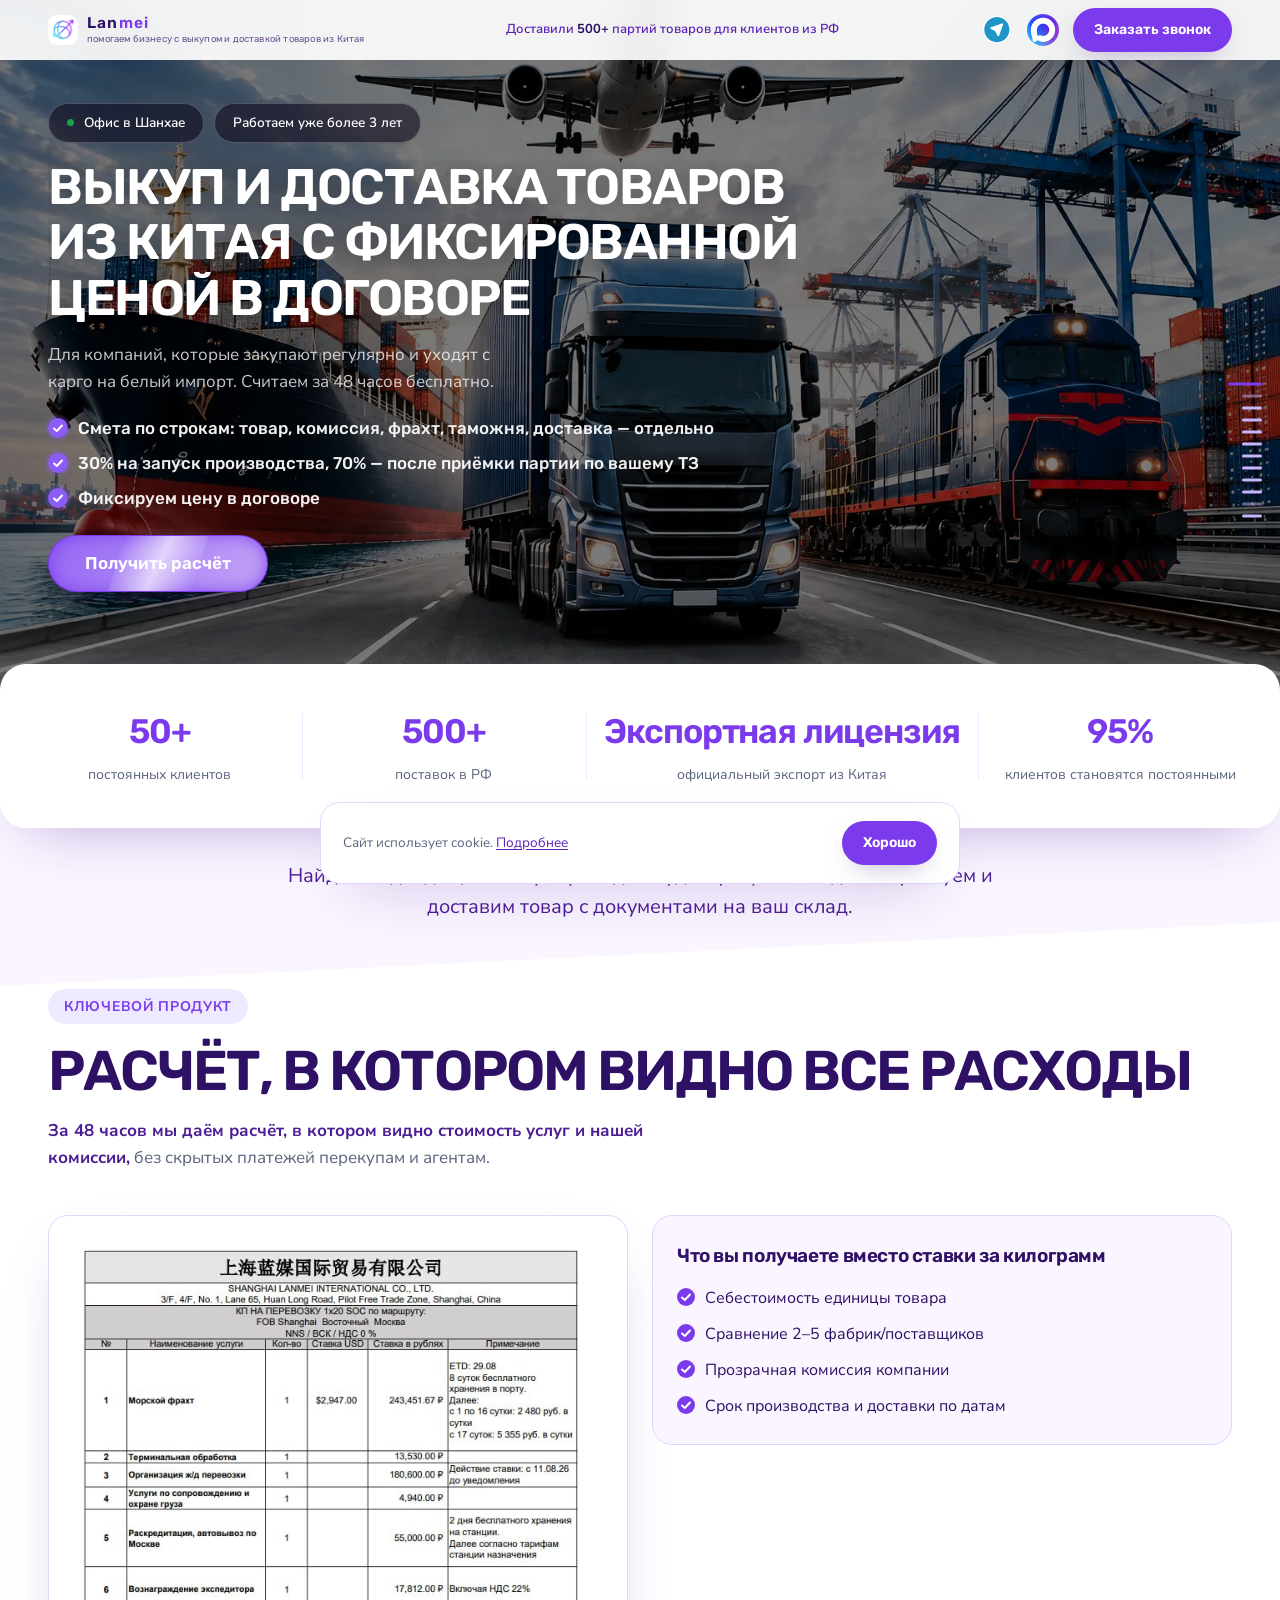
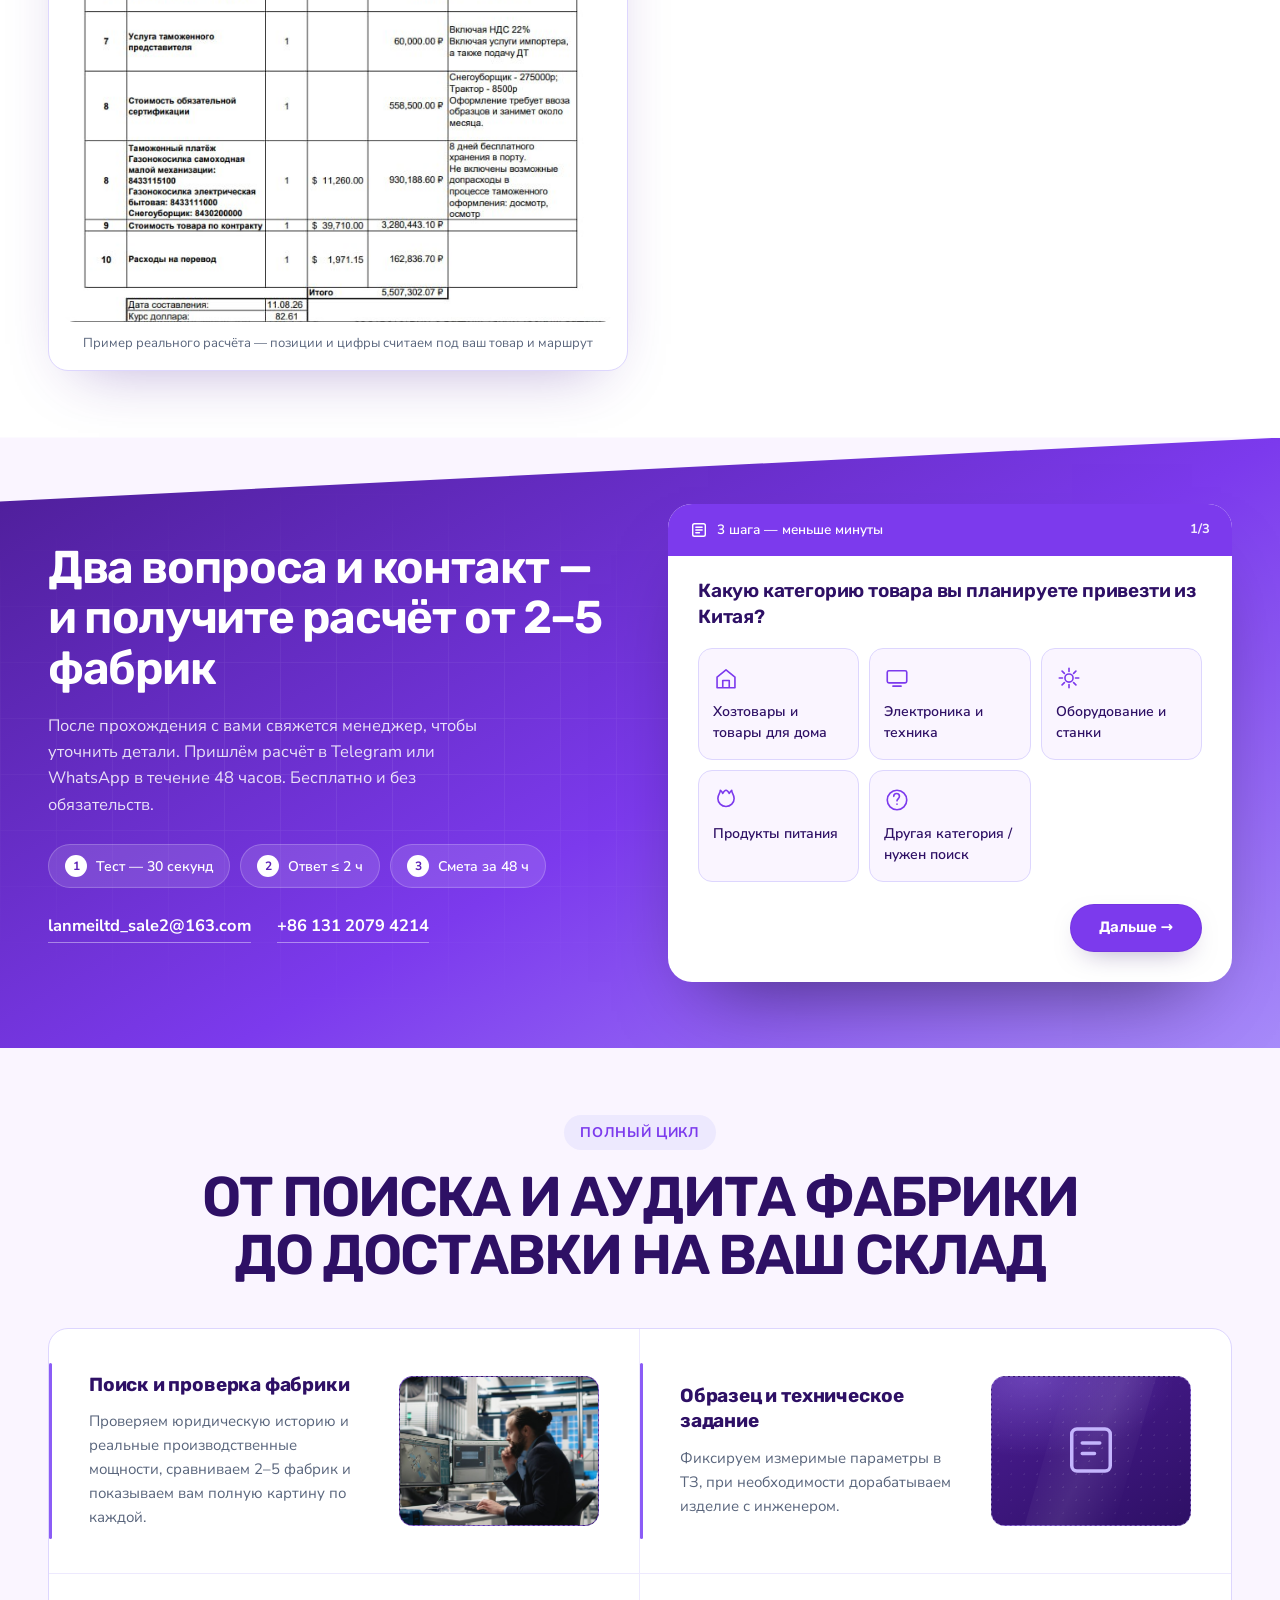
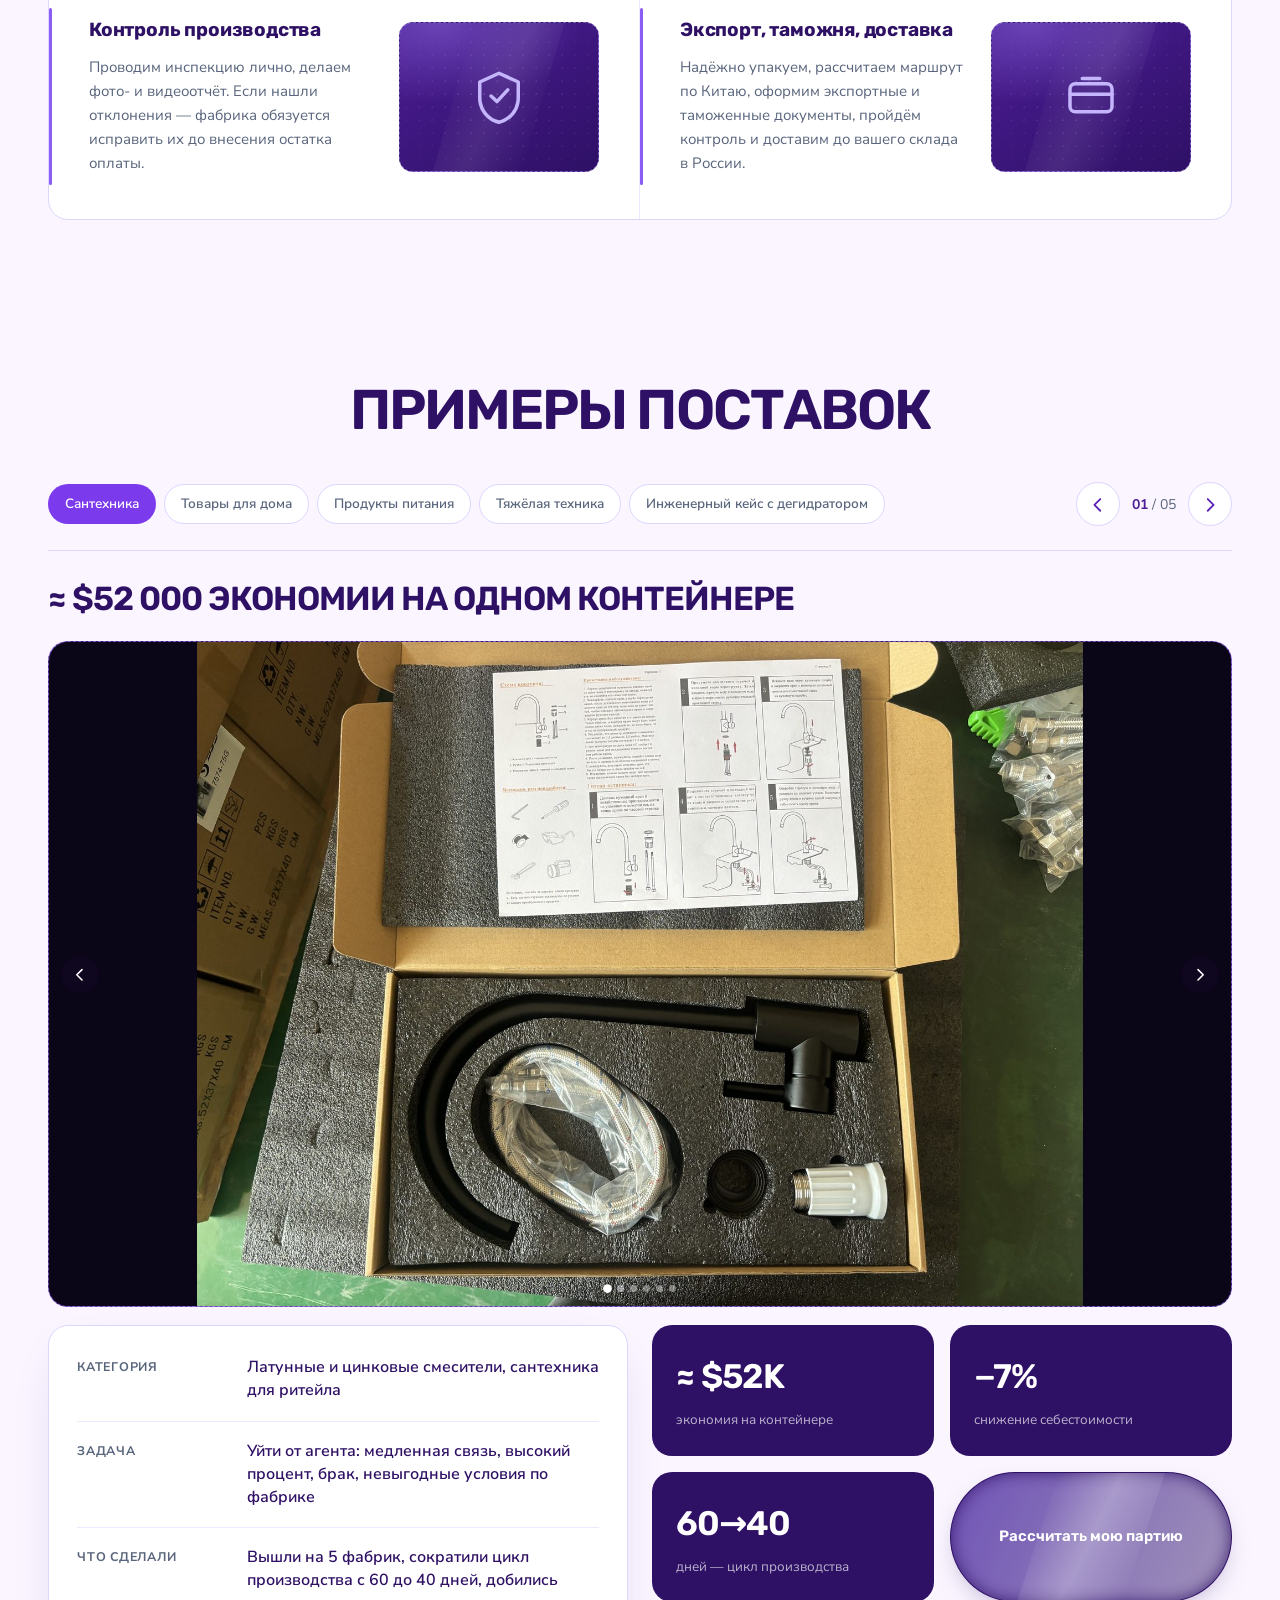
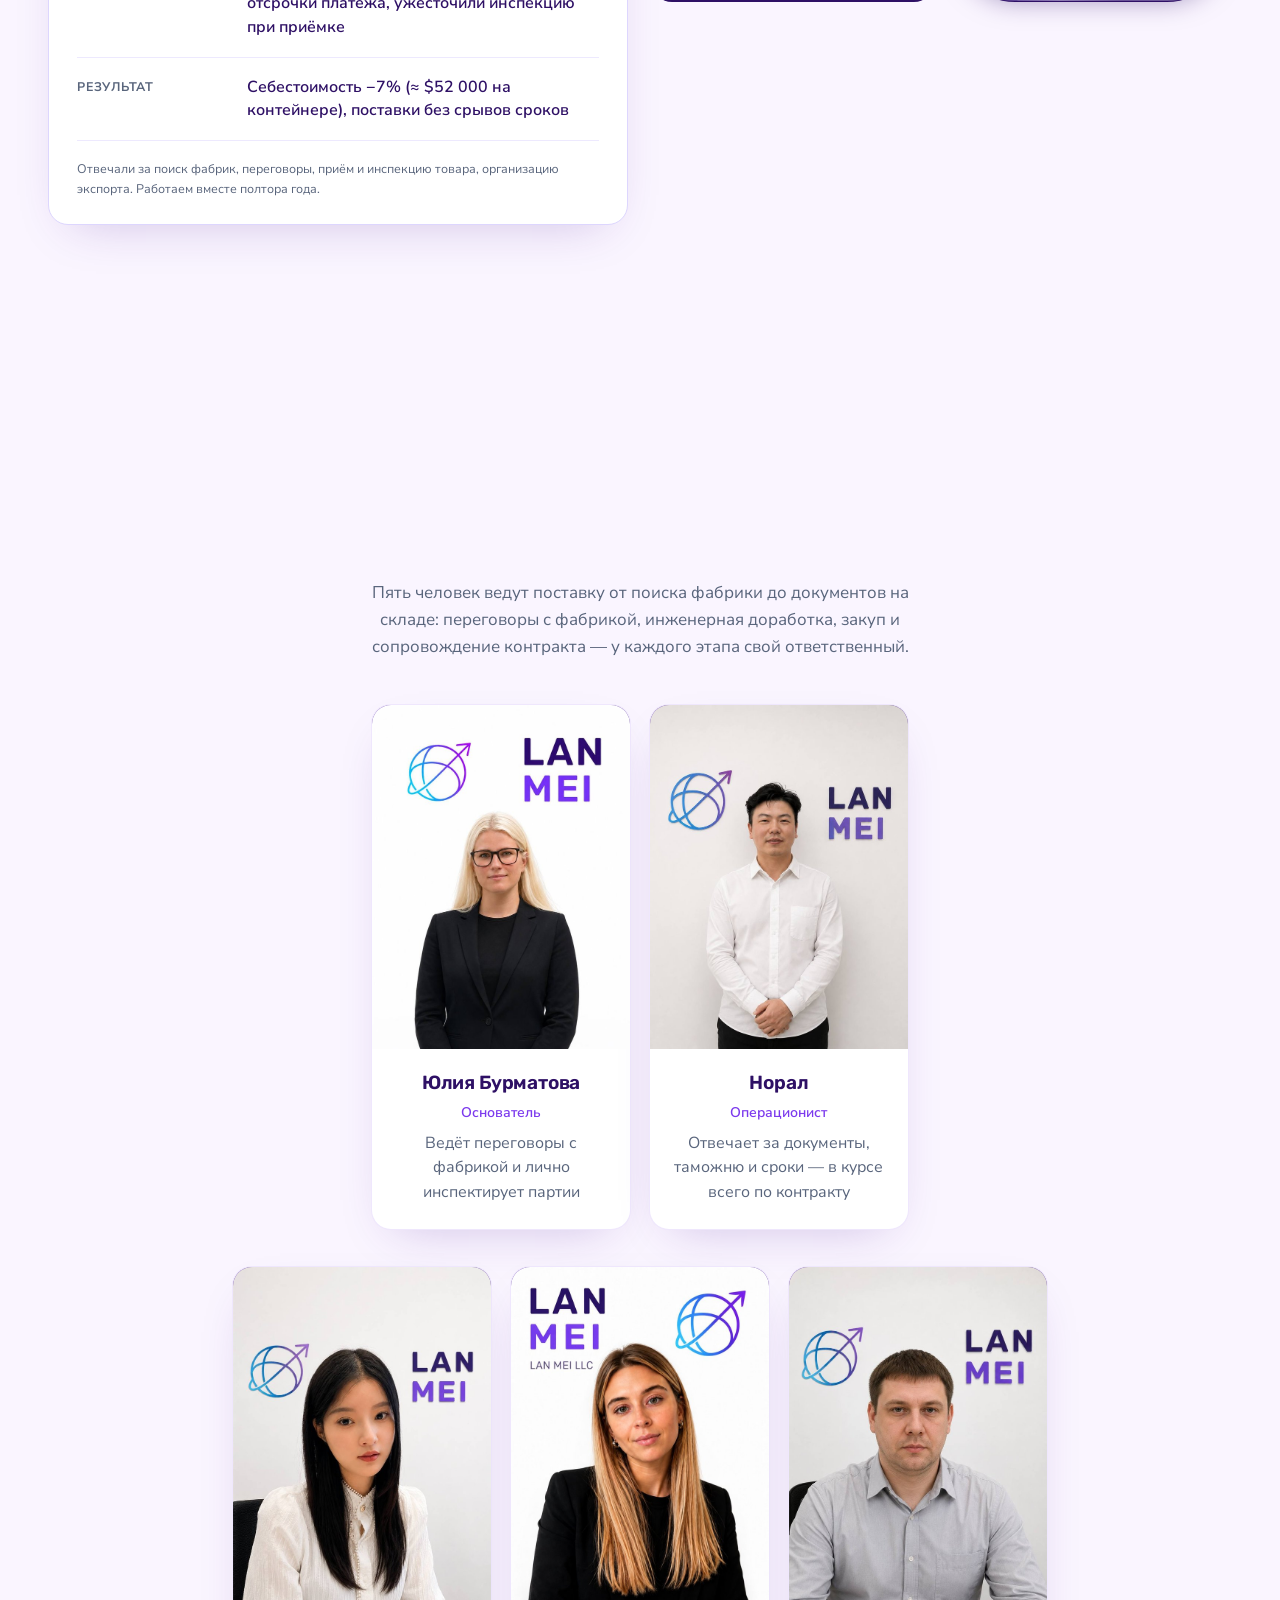
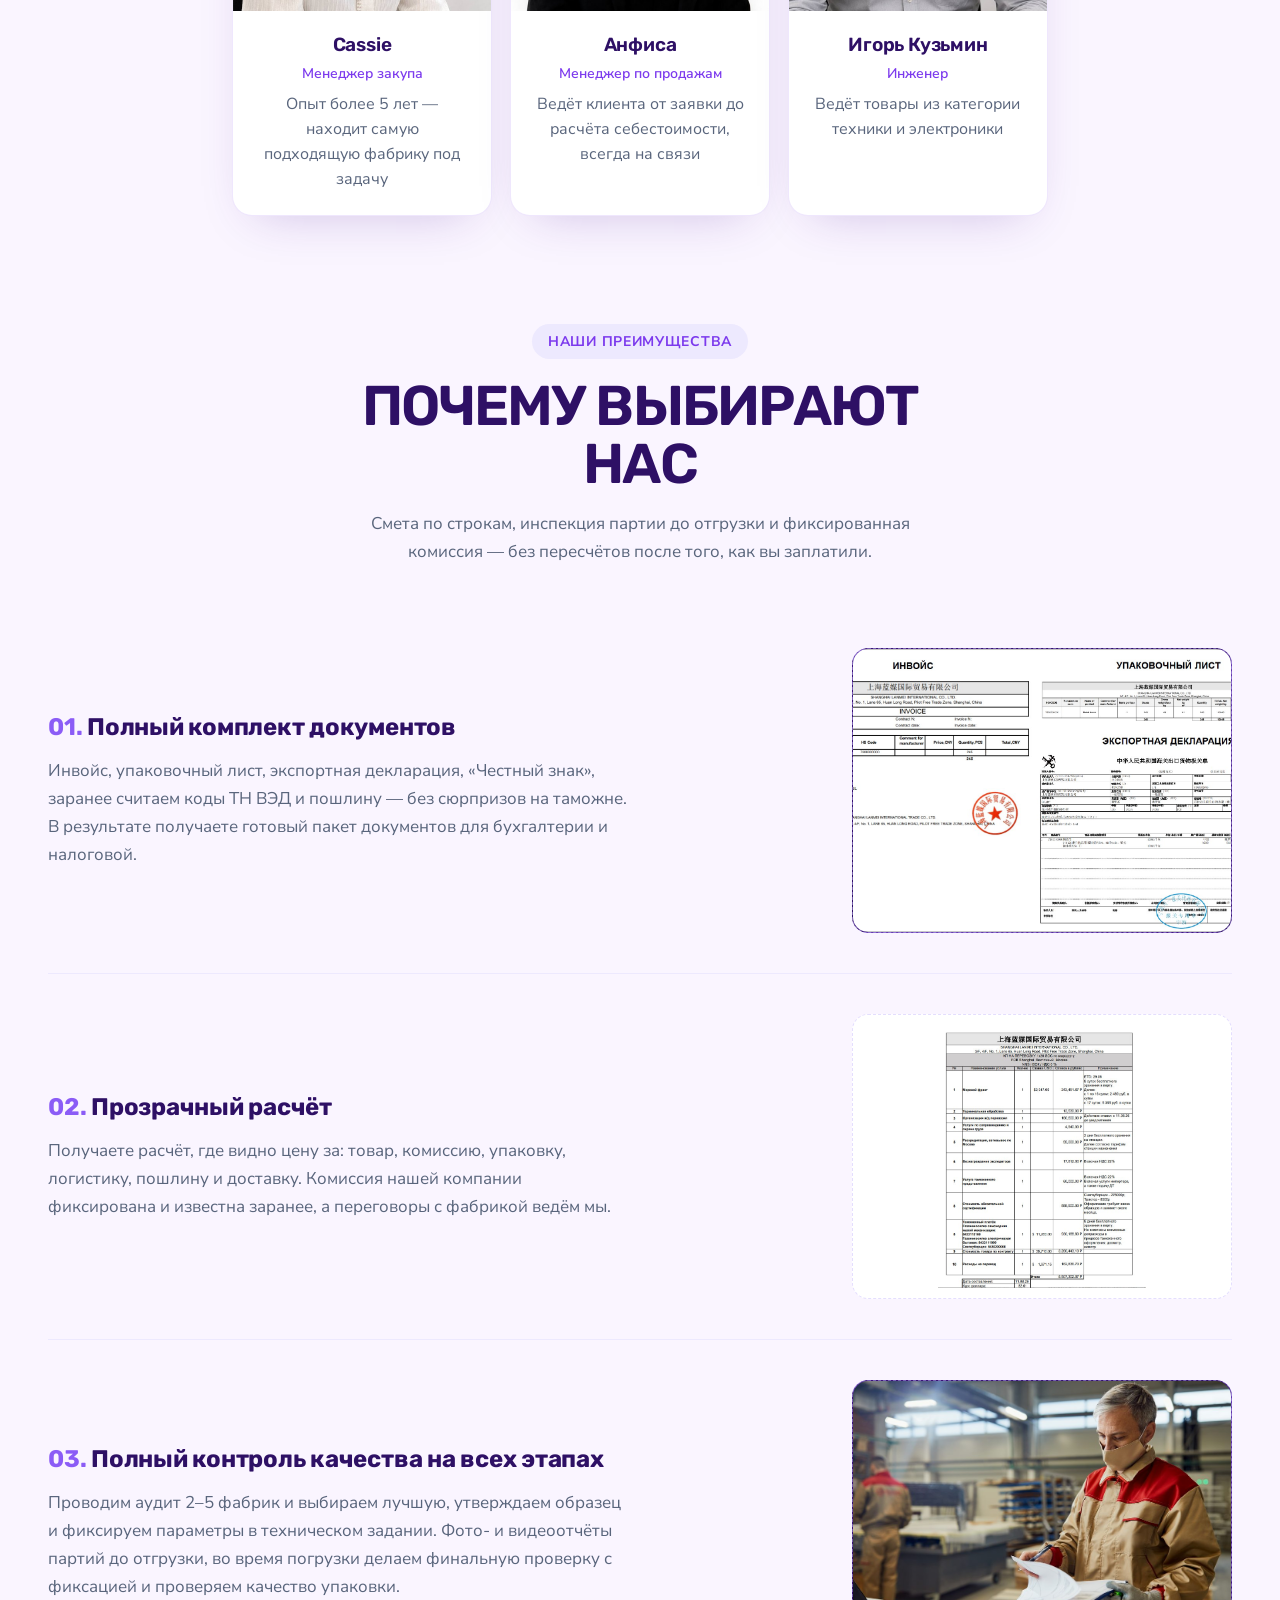
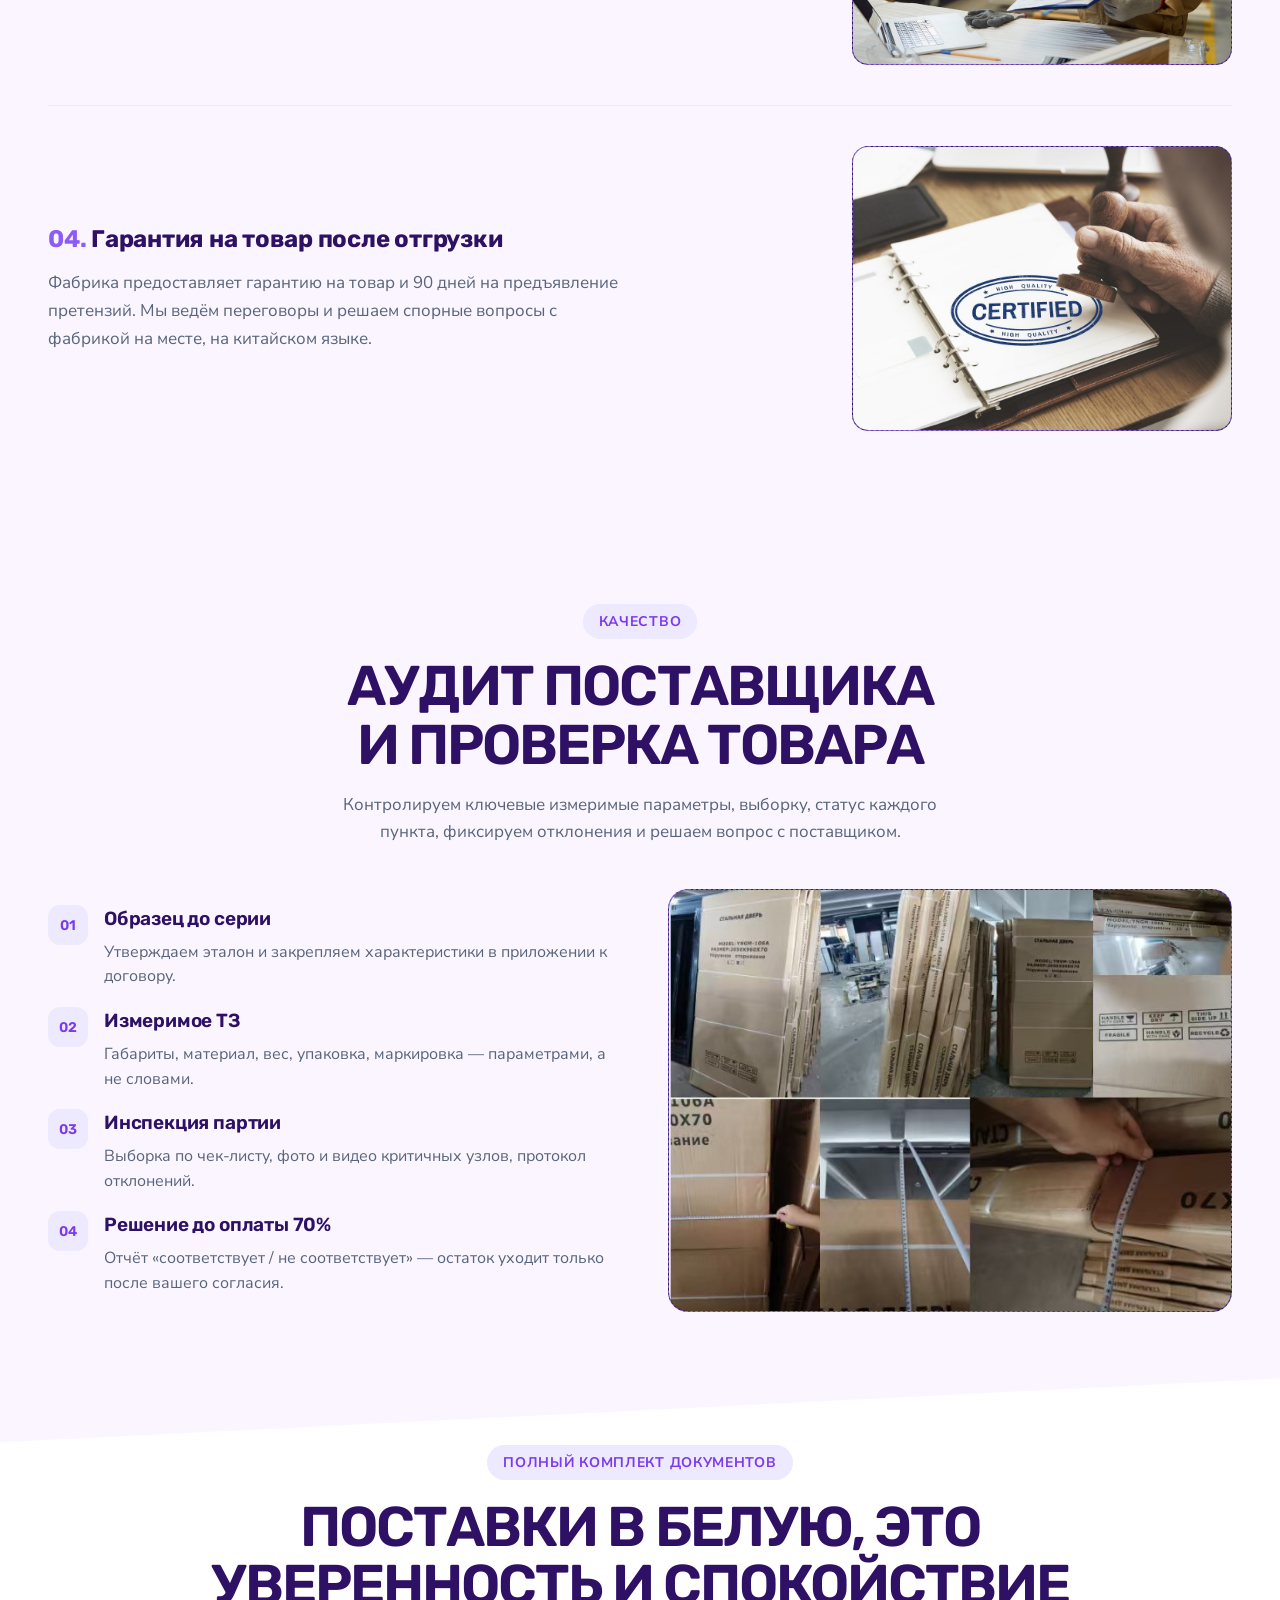
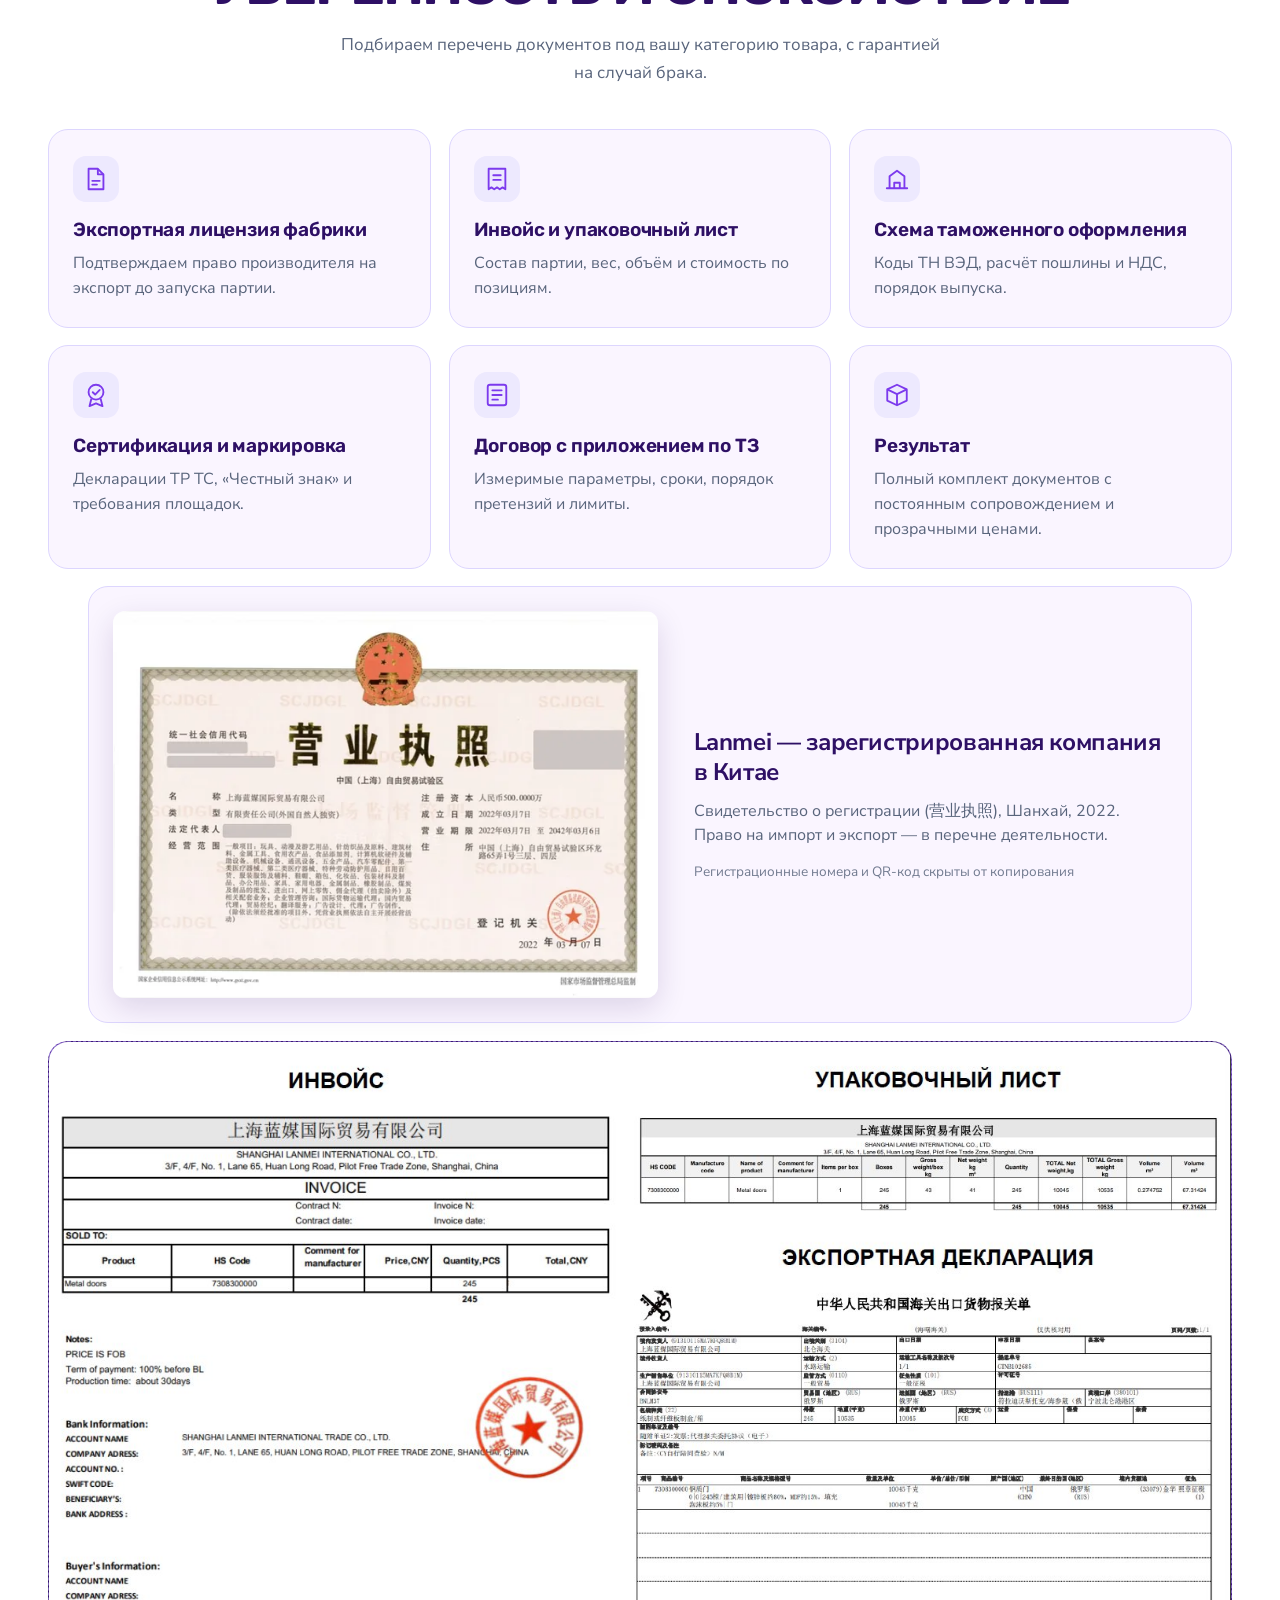
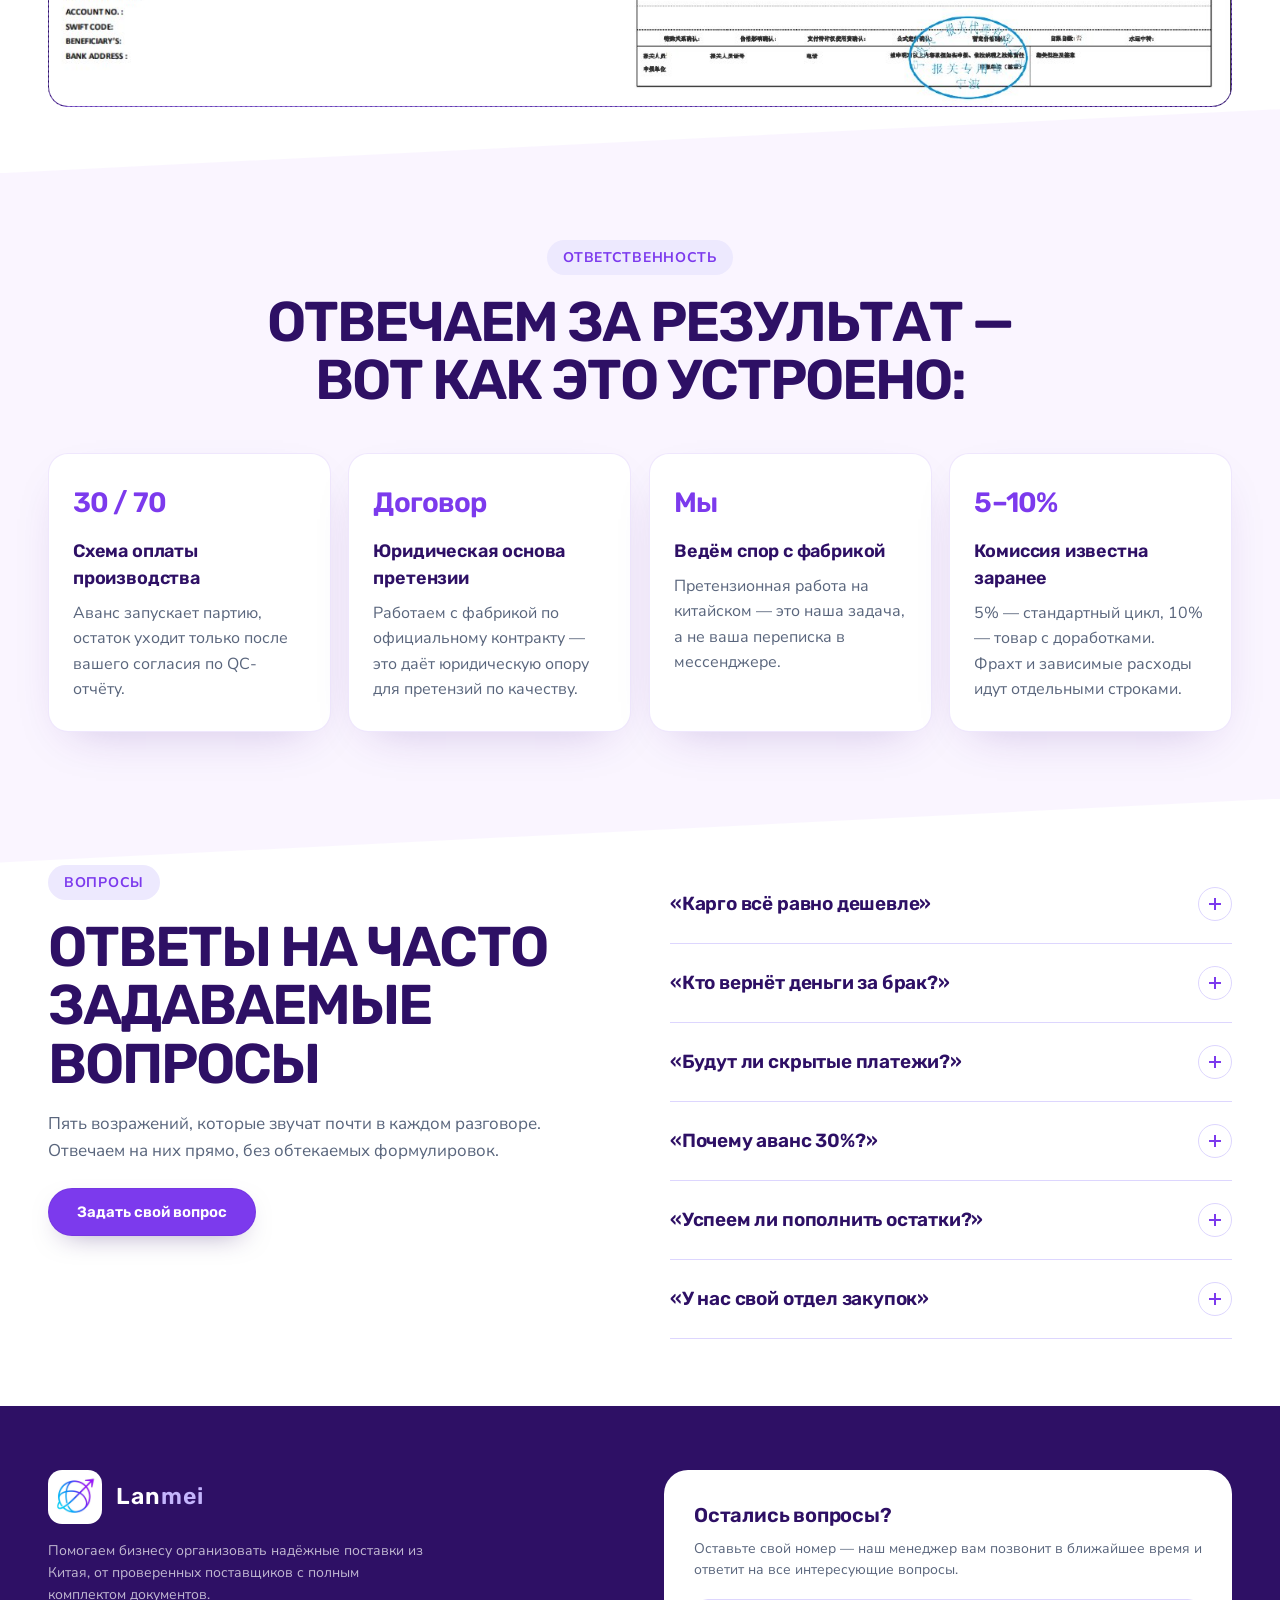
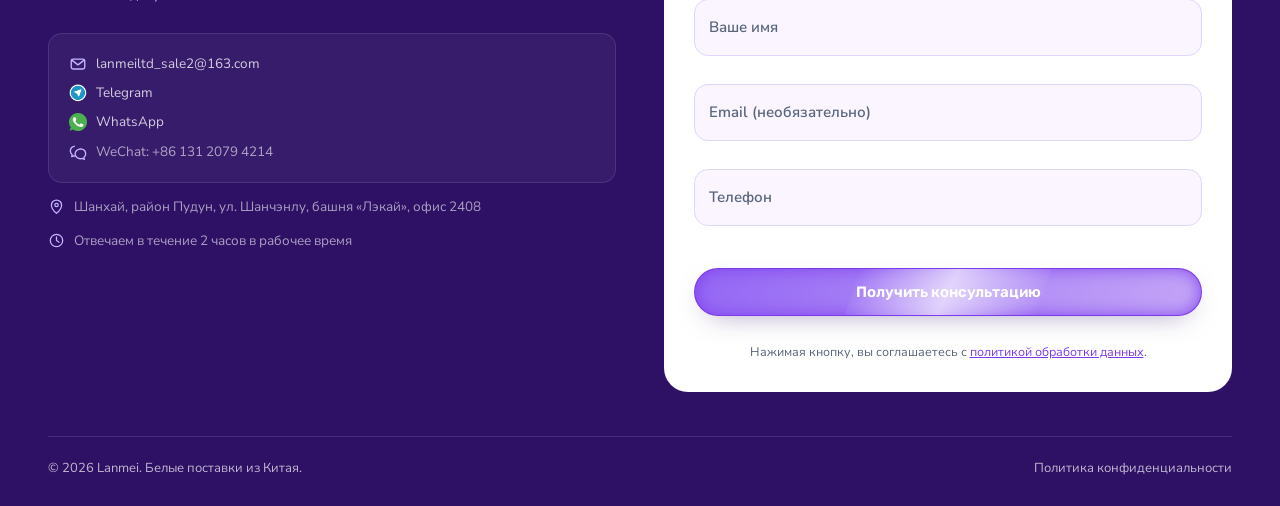
==== commit cf34de41: "Заявки идут через наш сервер: lanmei.ru/lead/ → Worker У части посетителей (мобильные операторы) пря" ====
--- a/index.html
+++ b/index.html
@@ -123,7 +123,7 @@
 <link rel="preload" as="style" href="https://fonts.googleapis.com/css2?family=Nunito+Sans:wght@300;400;500;600;700&family=Rubik:wght@400;500;600;700&display=swap">
 <link href="https://fonts.googleapis.com/css2?family=Nunito+Sans:wght@300;400;500;600;700&family=Rubik:wght@400;500;600;700&display=swap" rel="stylesheet" media="print" onload="this.media='all'">
 <noscript><link href="https://fonts.googleapis.com/css2?family=Nunito+Sans:wght@300;400;500;600;700&family=Rubik:wght@400;500;600;700&display=swap" rel="stylesheet"></noscript>
-<link rel="stylesheet" href="css/style.css?v=64">
+<link rel="stylesheet" href="css/style.css?v=65">
 <link rel="icon" href="favicon.ico" sizes="any">
 <link rel="icon" type="image/png" sizes="32x32" href="favicon-32.png">
 <link rel="icon" type="image/png" sizes="192x192" href="favicon-192.png">
@@ -1141,7 +1141,7 @@
   <button type="button" class="btn btn--primary btn--sm cookie-banner__accept" id="cookieAccept">Хорошо</button>
 </div>
 
-<script src="js/forms-config.js?v=2"></script>
-<script src="js/main.js?v=29"></script>
+<script src="js/forms-config.js?v=3"></script>
+<script src="js/main.js?v=31"></script>
 </body>
 </html>
--- a/css/style.css
+++ b/css/style.css
@@ -1234,11 +1234,9 @@
 .field input::placeholder{color:transparent}
 .field input:focus::placeholder{color:#a8a0bd;font-weight:500}
 
-/* сбой отправки: ссылки на мессенджеры и повтор */
-.briefform__alt{display:grid;gap:14px;justify-items:center;margin-top:6px}
-.briefform__links{display:flex;flex-wrap:wrap;justify-content:center;gap:8px}
-.briefform__links a{display:inline-flex;align-items:center;gap:8px;padding:10px 14px;border-radius:100px;border:1px solid var(--violet-200);background:var(--lilac-bg);color:var(--ink);font-size:14px;font-weight:600}
-.briefform__links a:hover{border-color:var(--violet-400)}
-.briefform__links img{width:22px;height:22px}
-.briefform__retry{font-size:14px;font-weight:600;color:var(--violet-600);text-decoration:underline;text-underline-offset:3px;background:none;border:0;cursor:pointer;padding:6px}
+/* сбой отправки: кнопка повтора */
+.briefform__alt{display:grid;justify-items:center;margin-top:8px}
+.briefform__retry{display:inline-flex;align-items:center;justify-content:center;min-height:48px;padding:14px 28px;border-radius:100px;border:0;background:var(--violet-600);color:#fff;font-size:15px;font-weight:600;cursor:pointer;transition:background var(--t-fast),transform var(--t-hover) var(--ease)}
+.briefform__retry:hover{background:var(--violet-700,#5b21b6)}
+.briefform__retry:disabled{opacity:.75;cursor:default}
 @media (max-width:560px){ .briefform__ok{padding:24px 16px} }
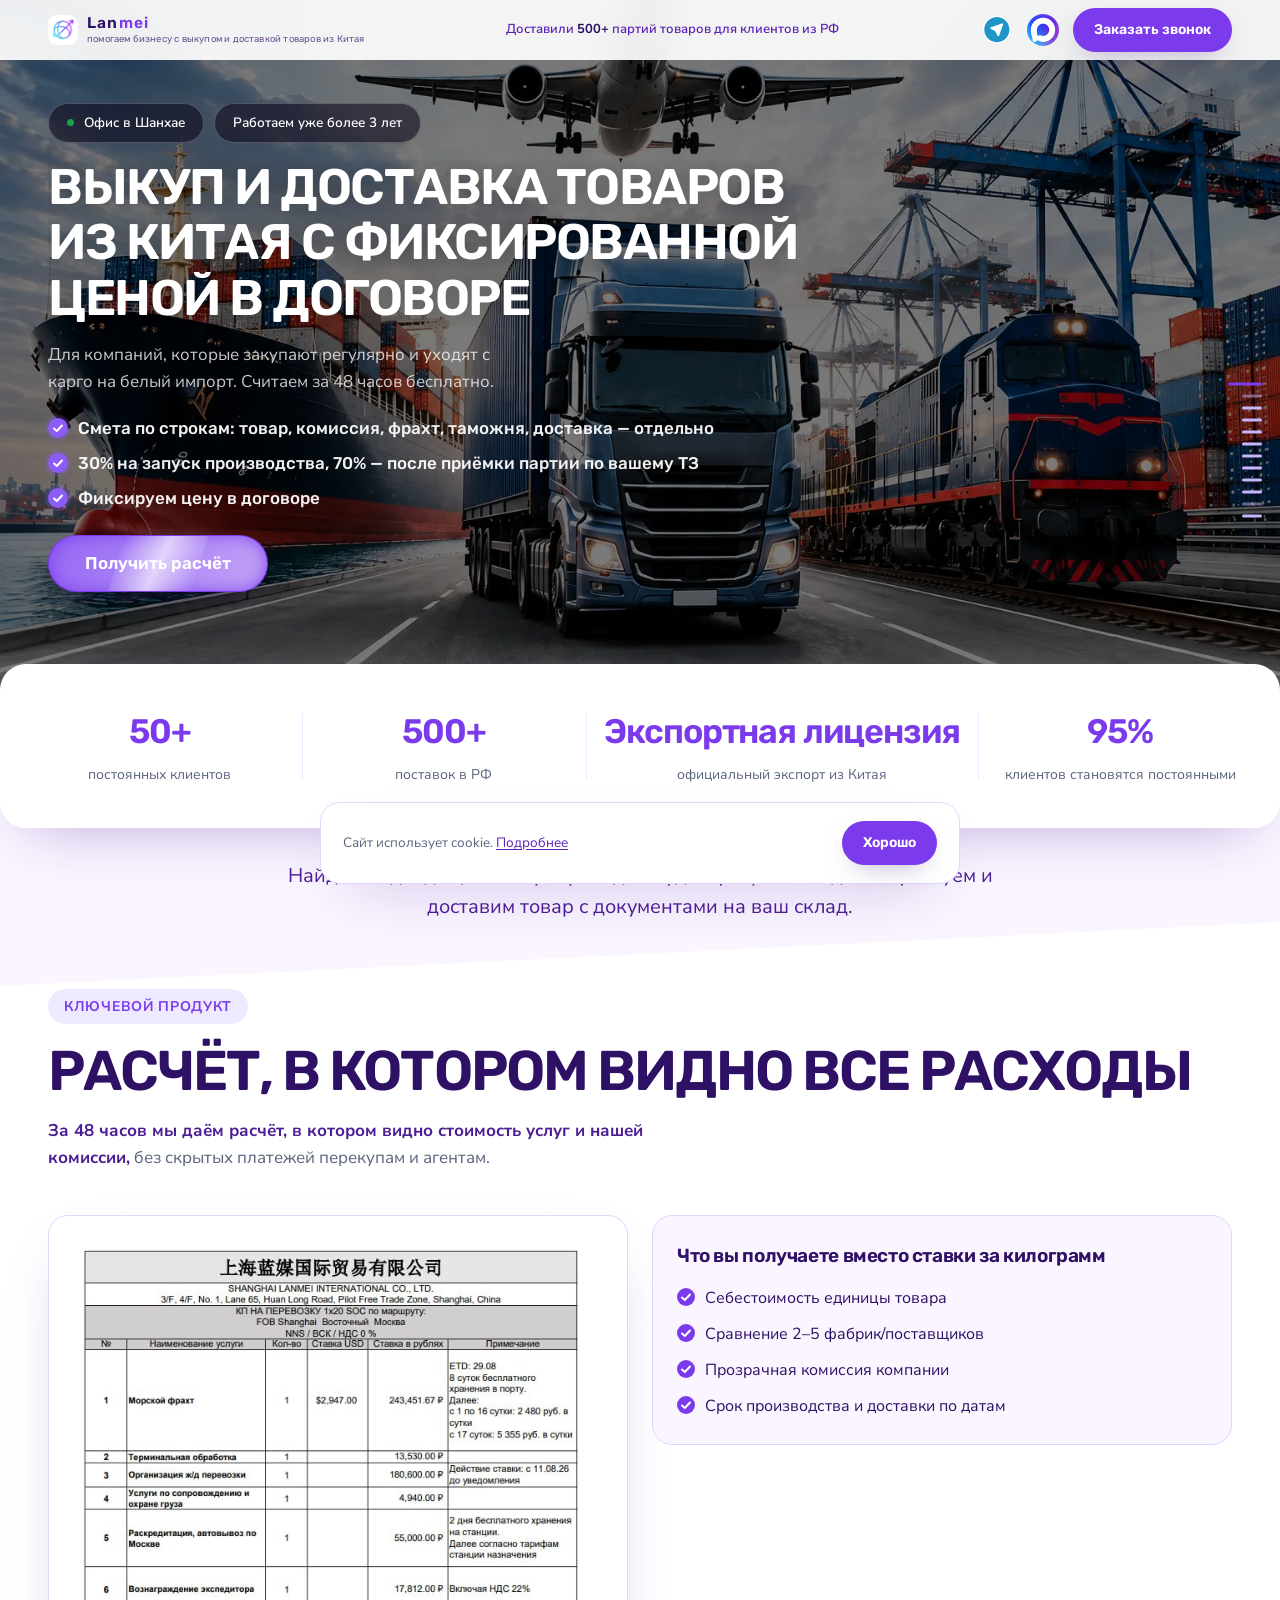
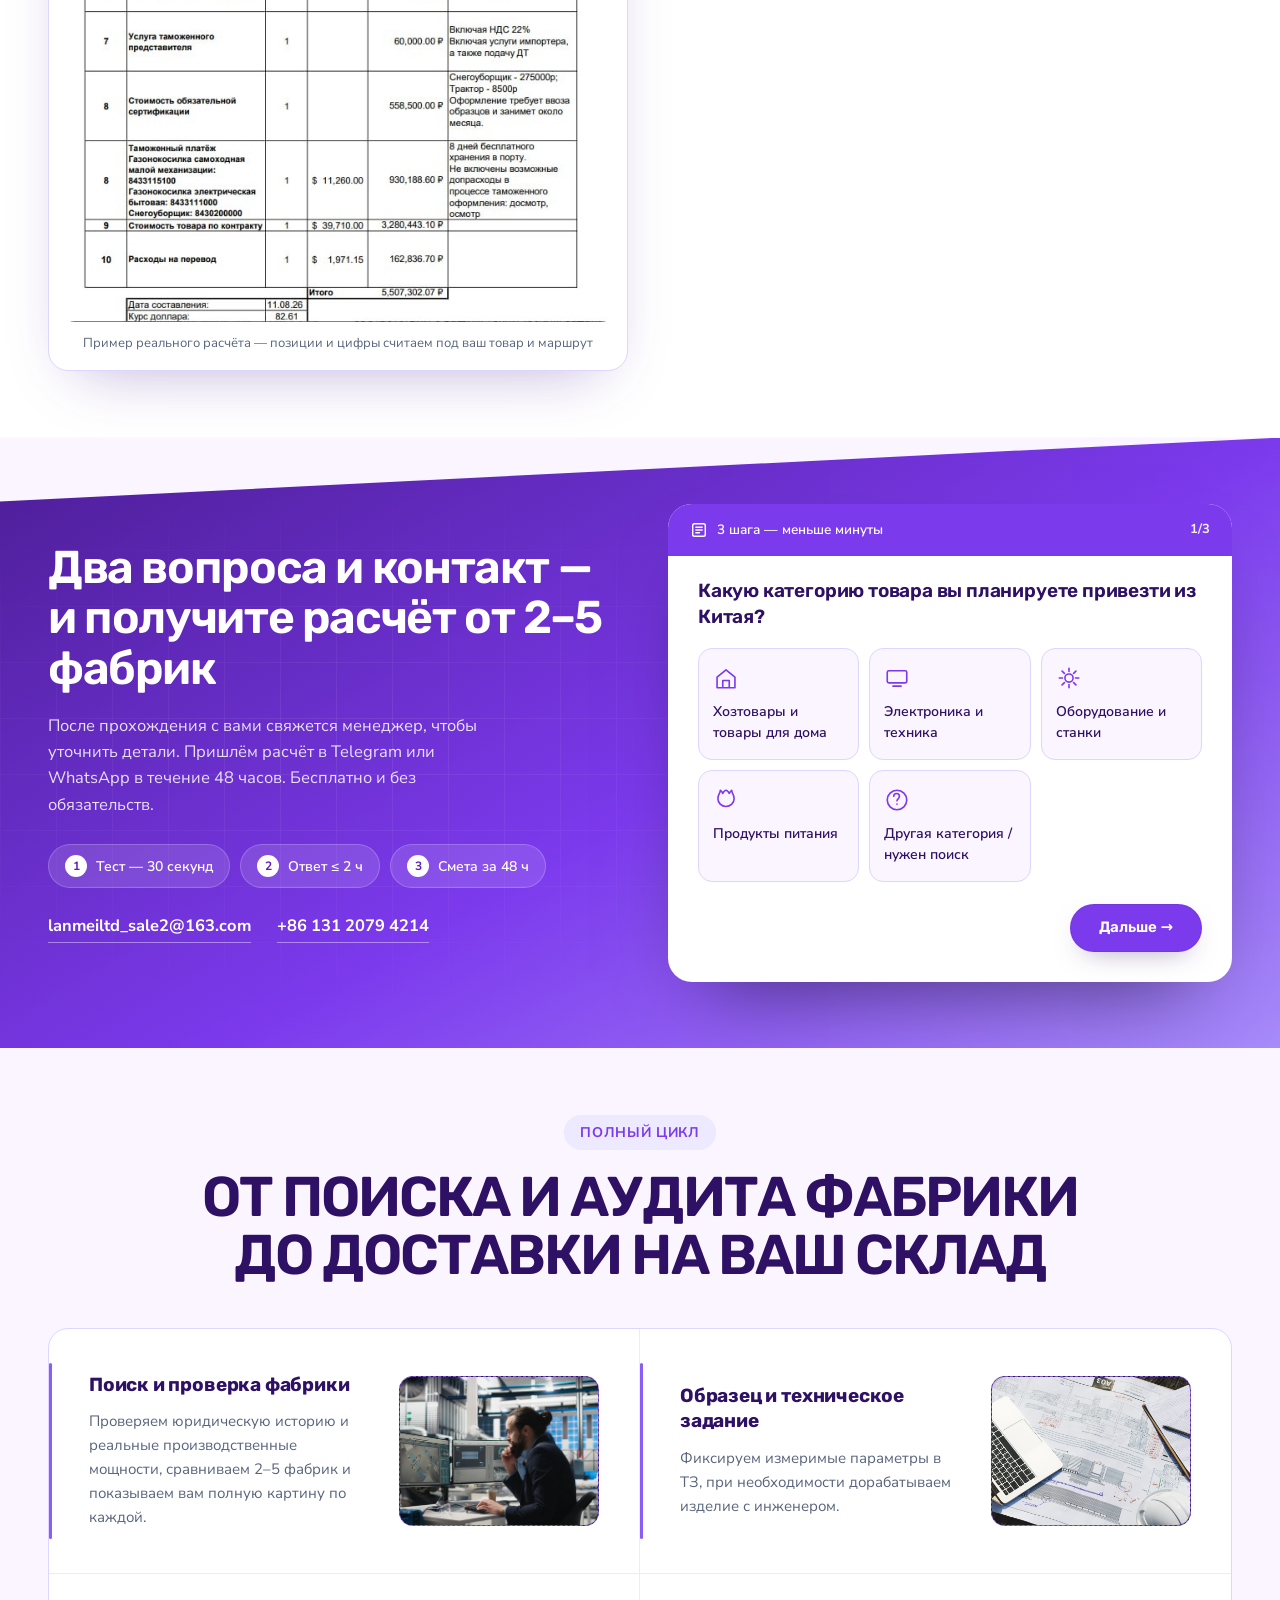
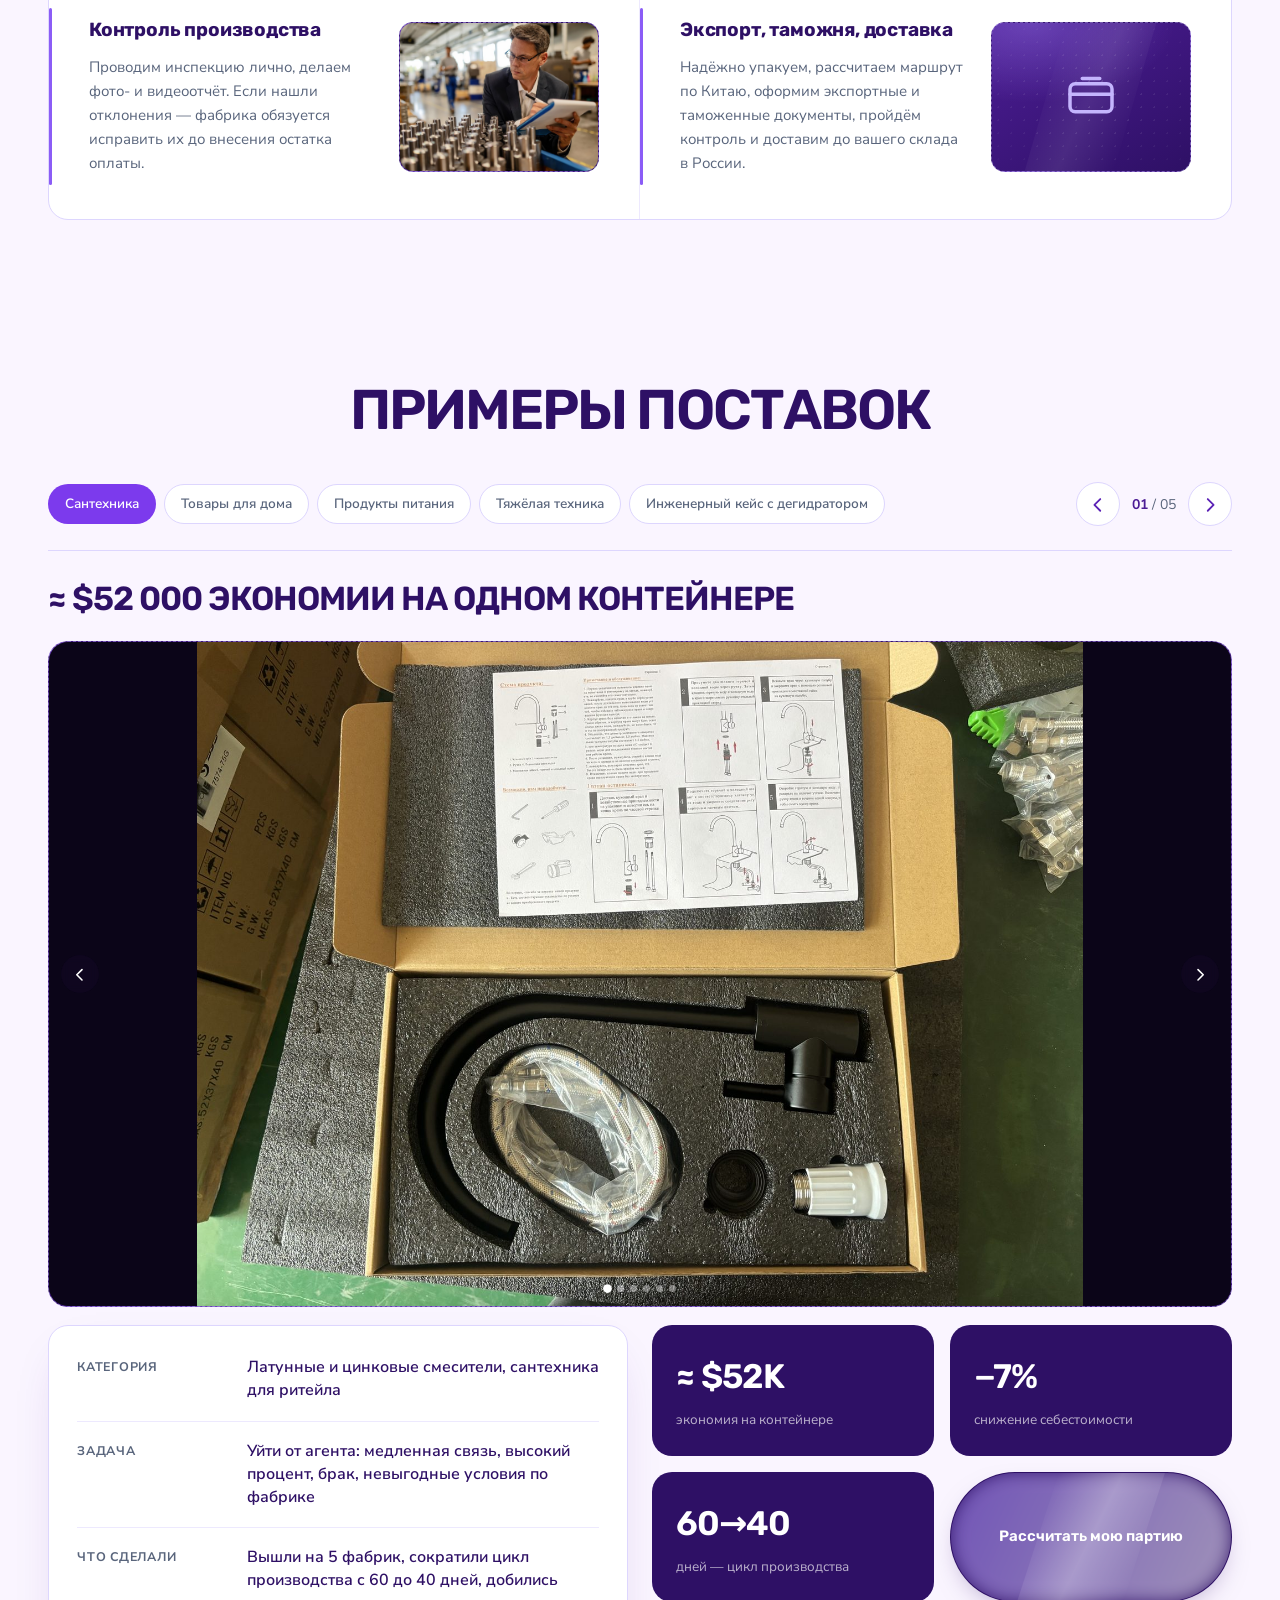
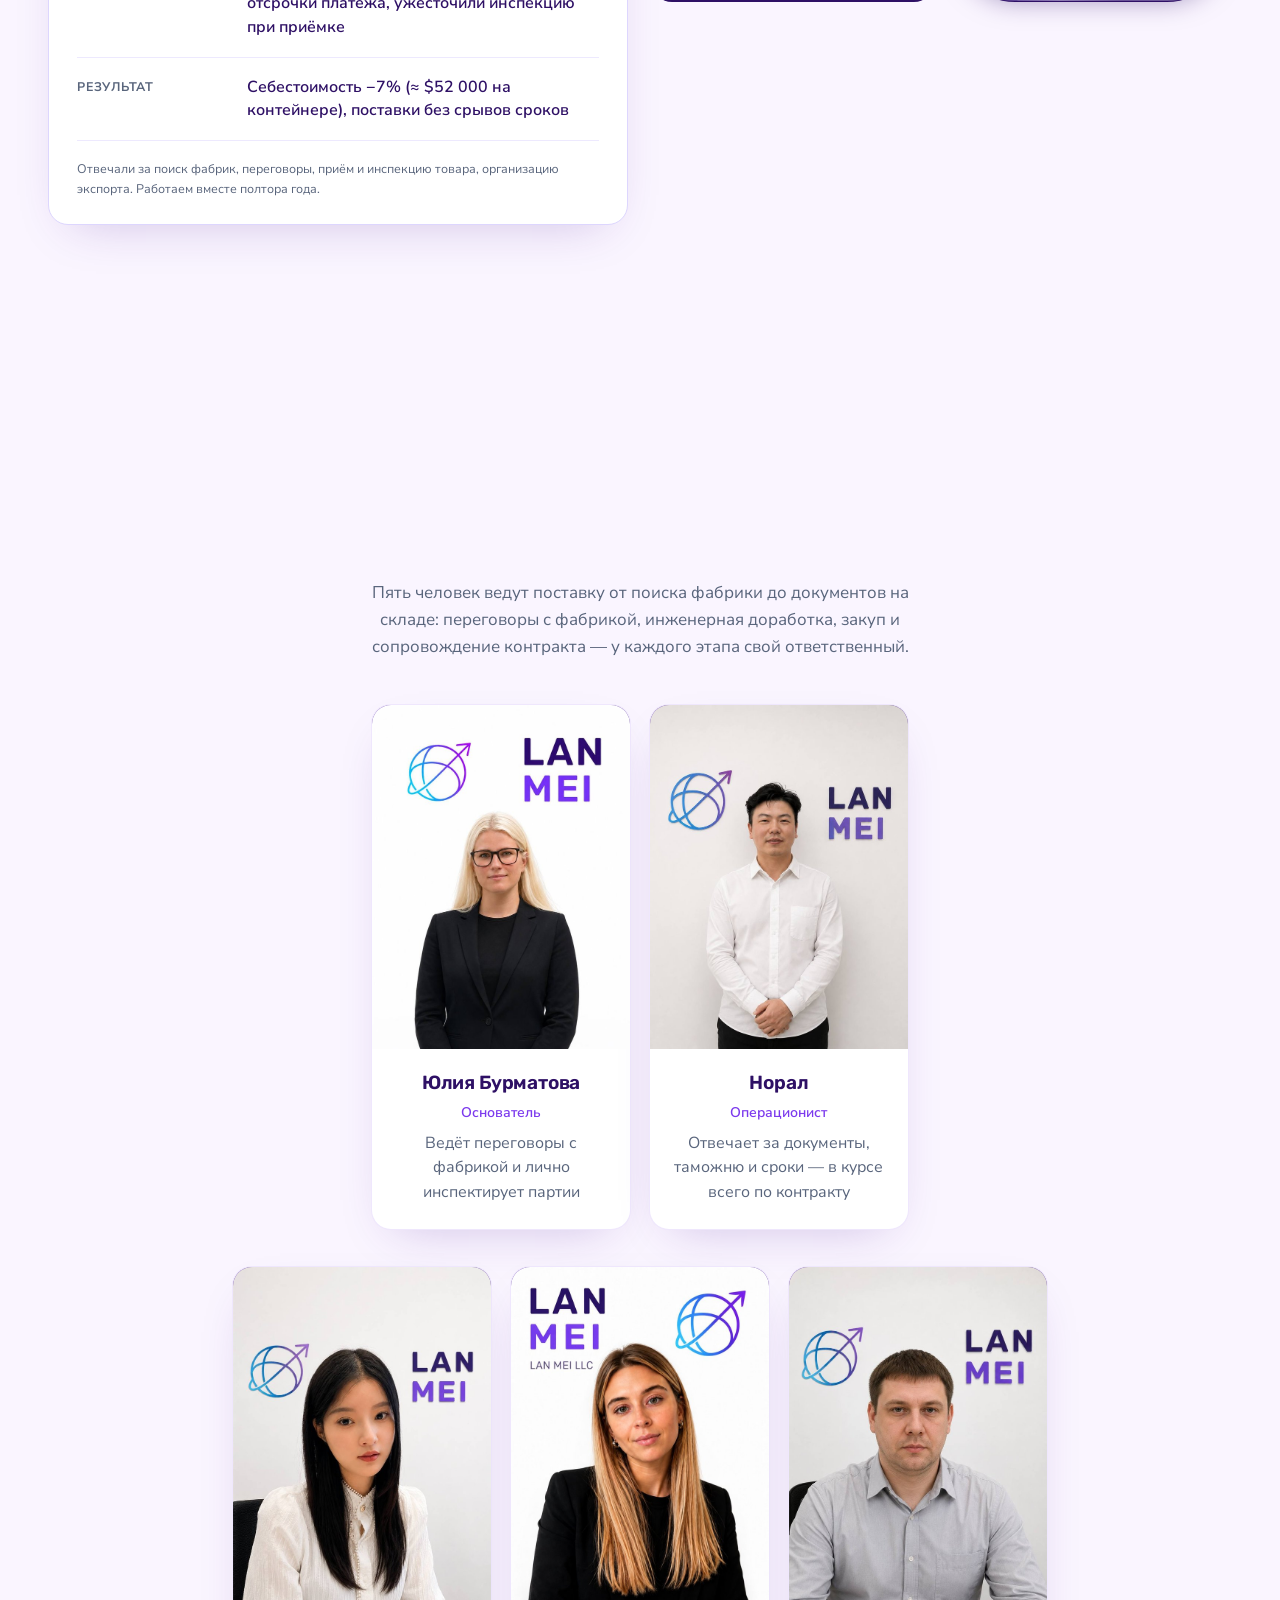
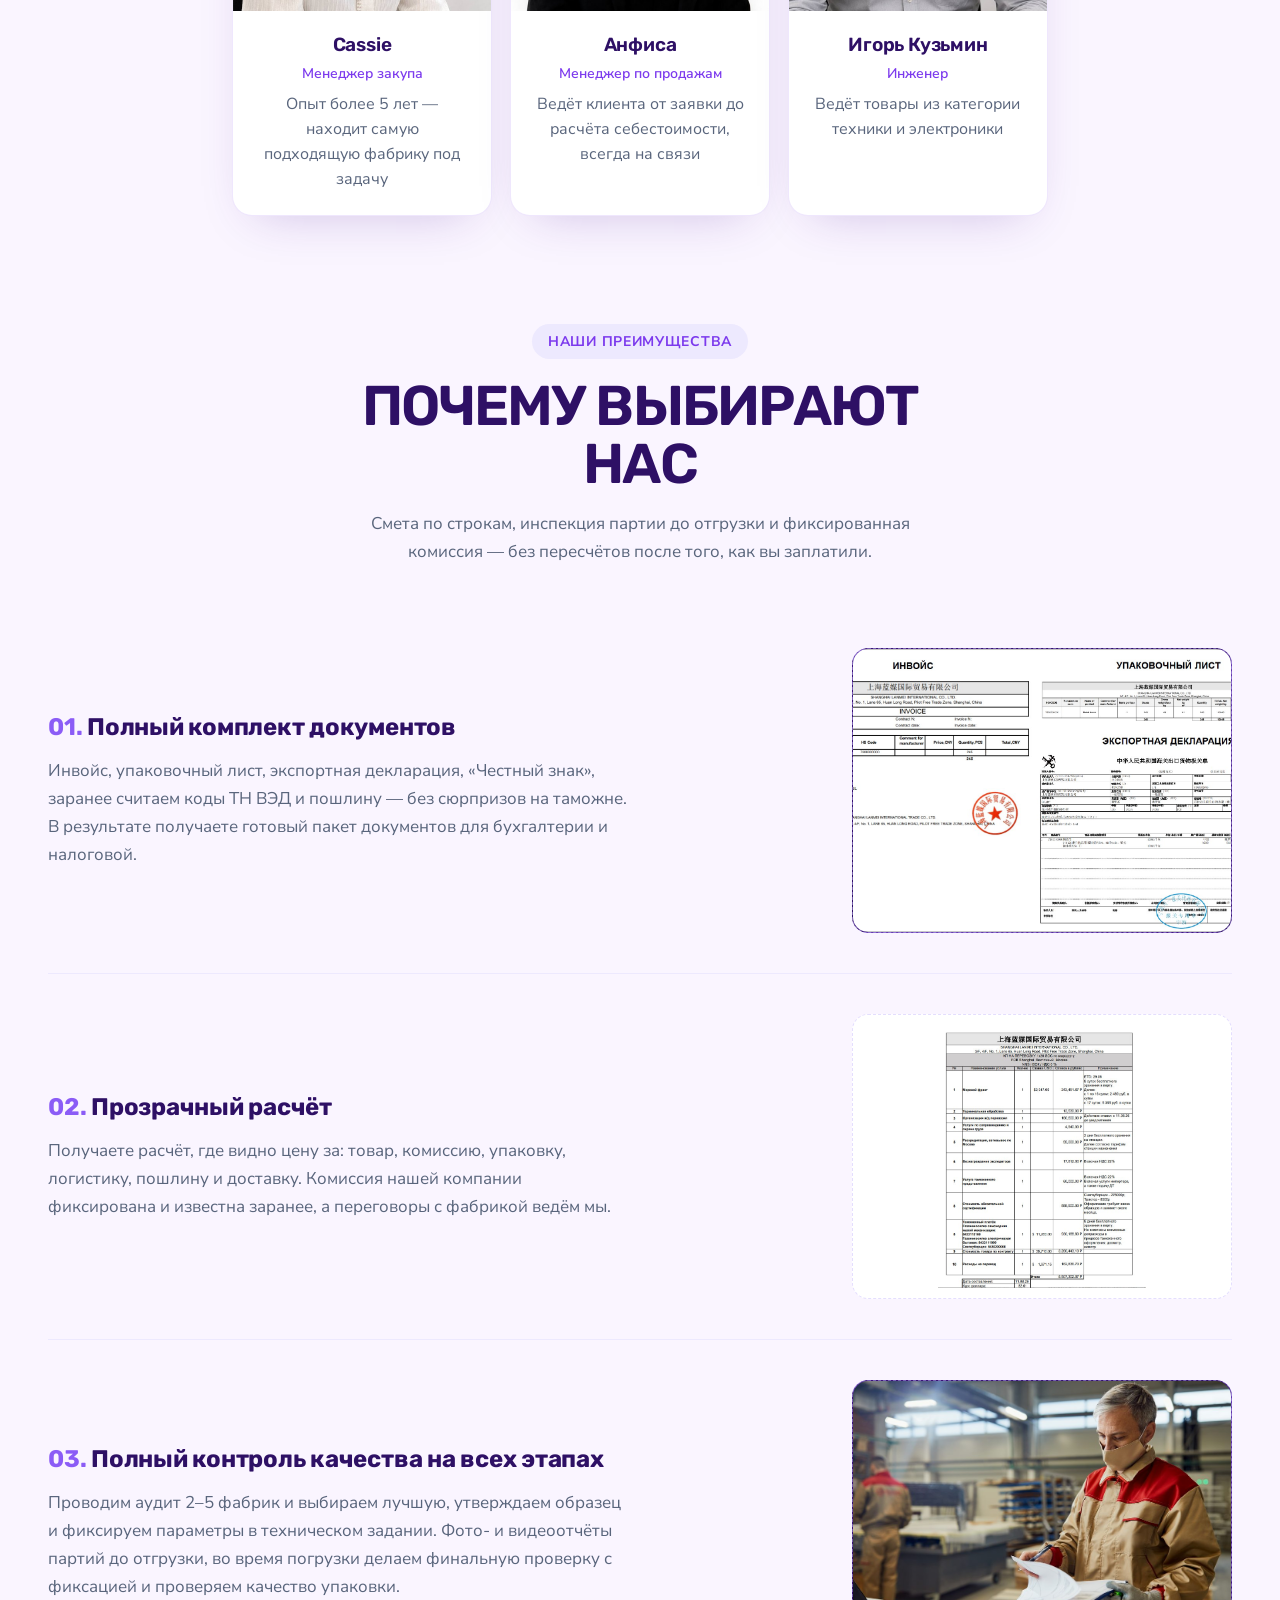
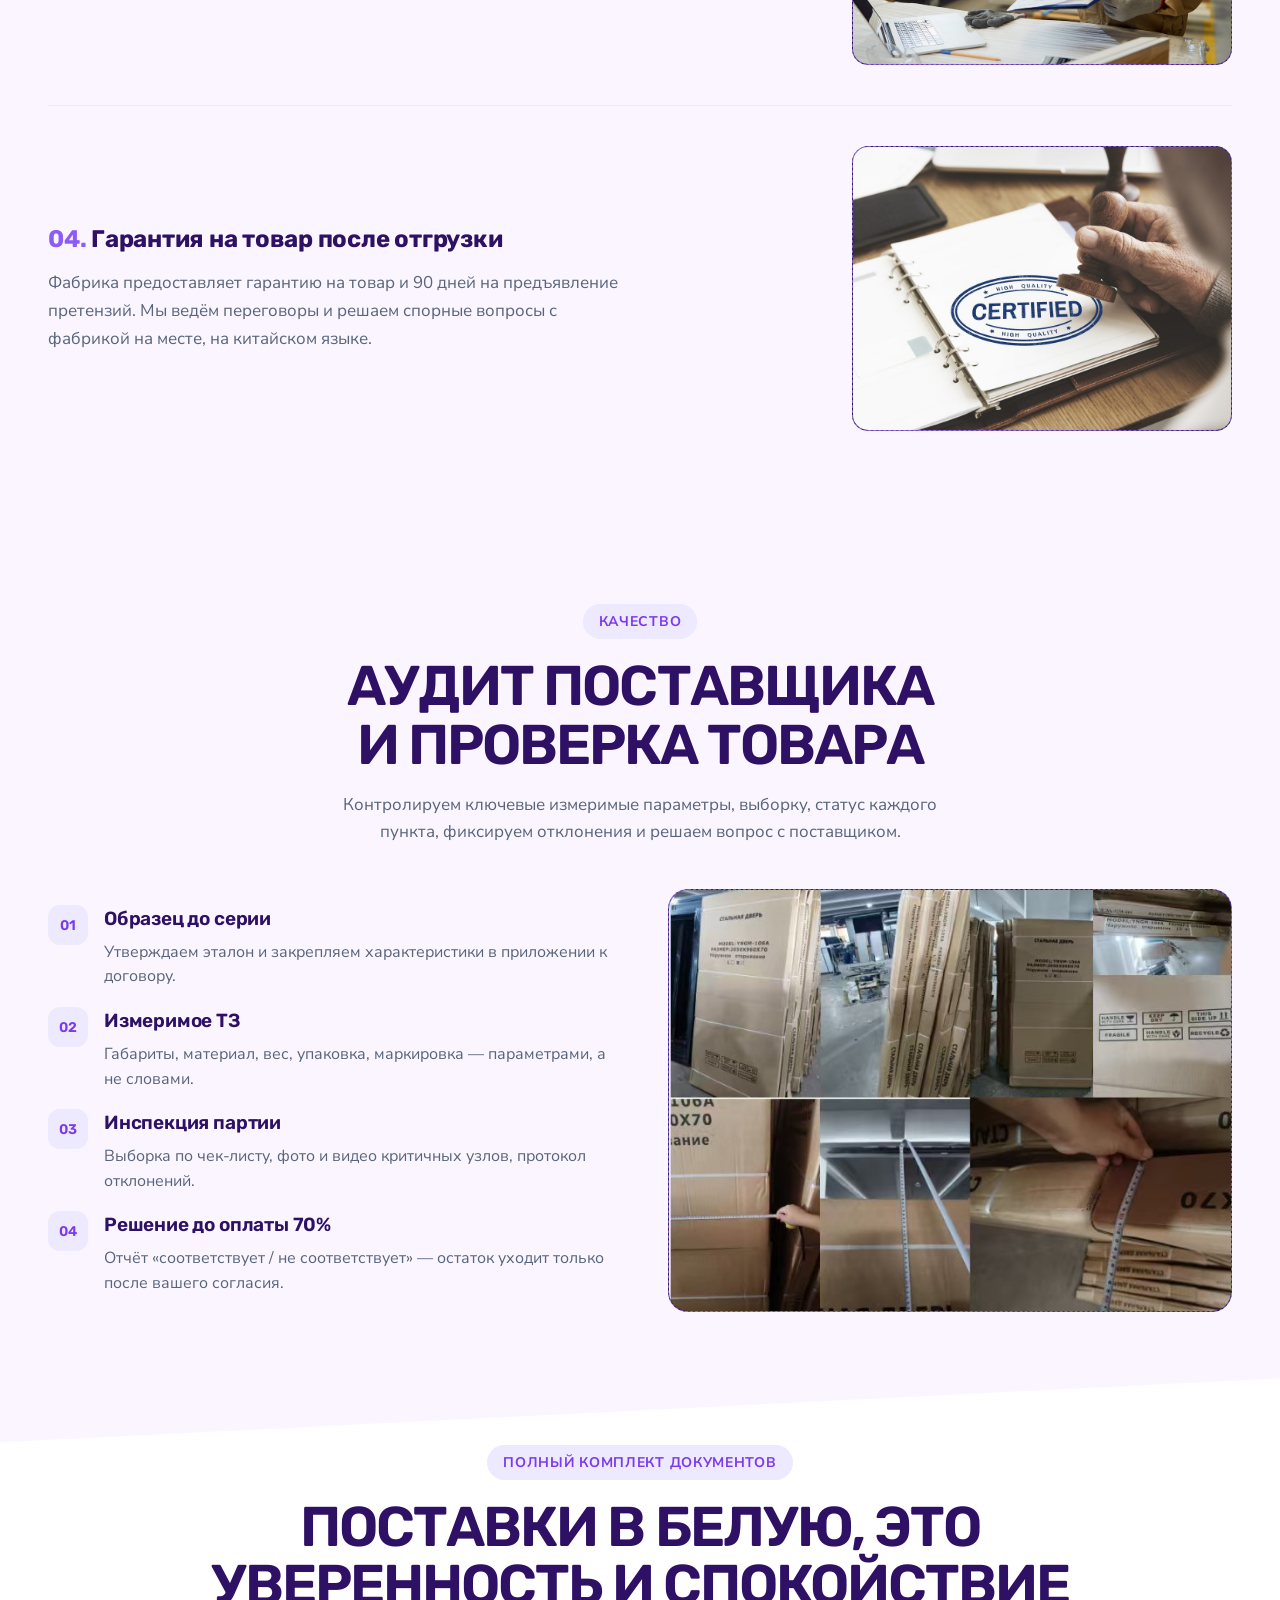
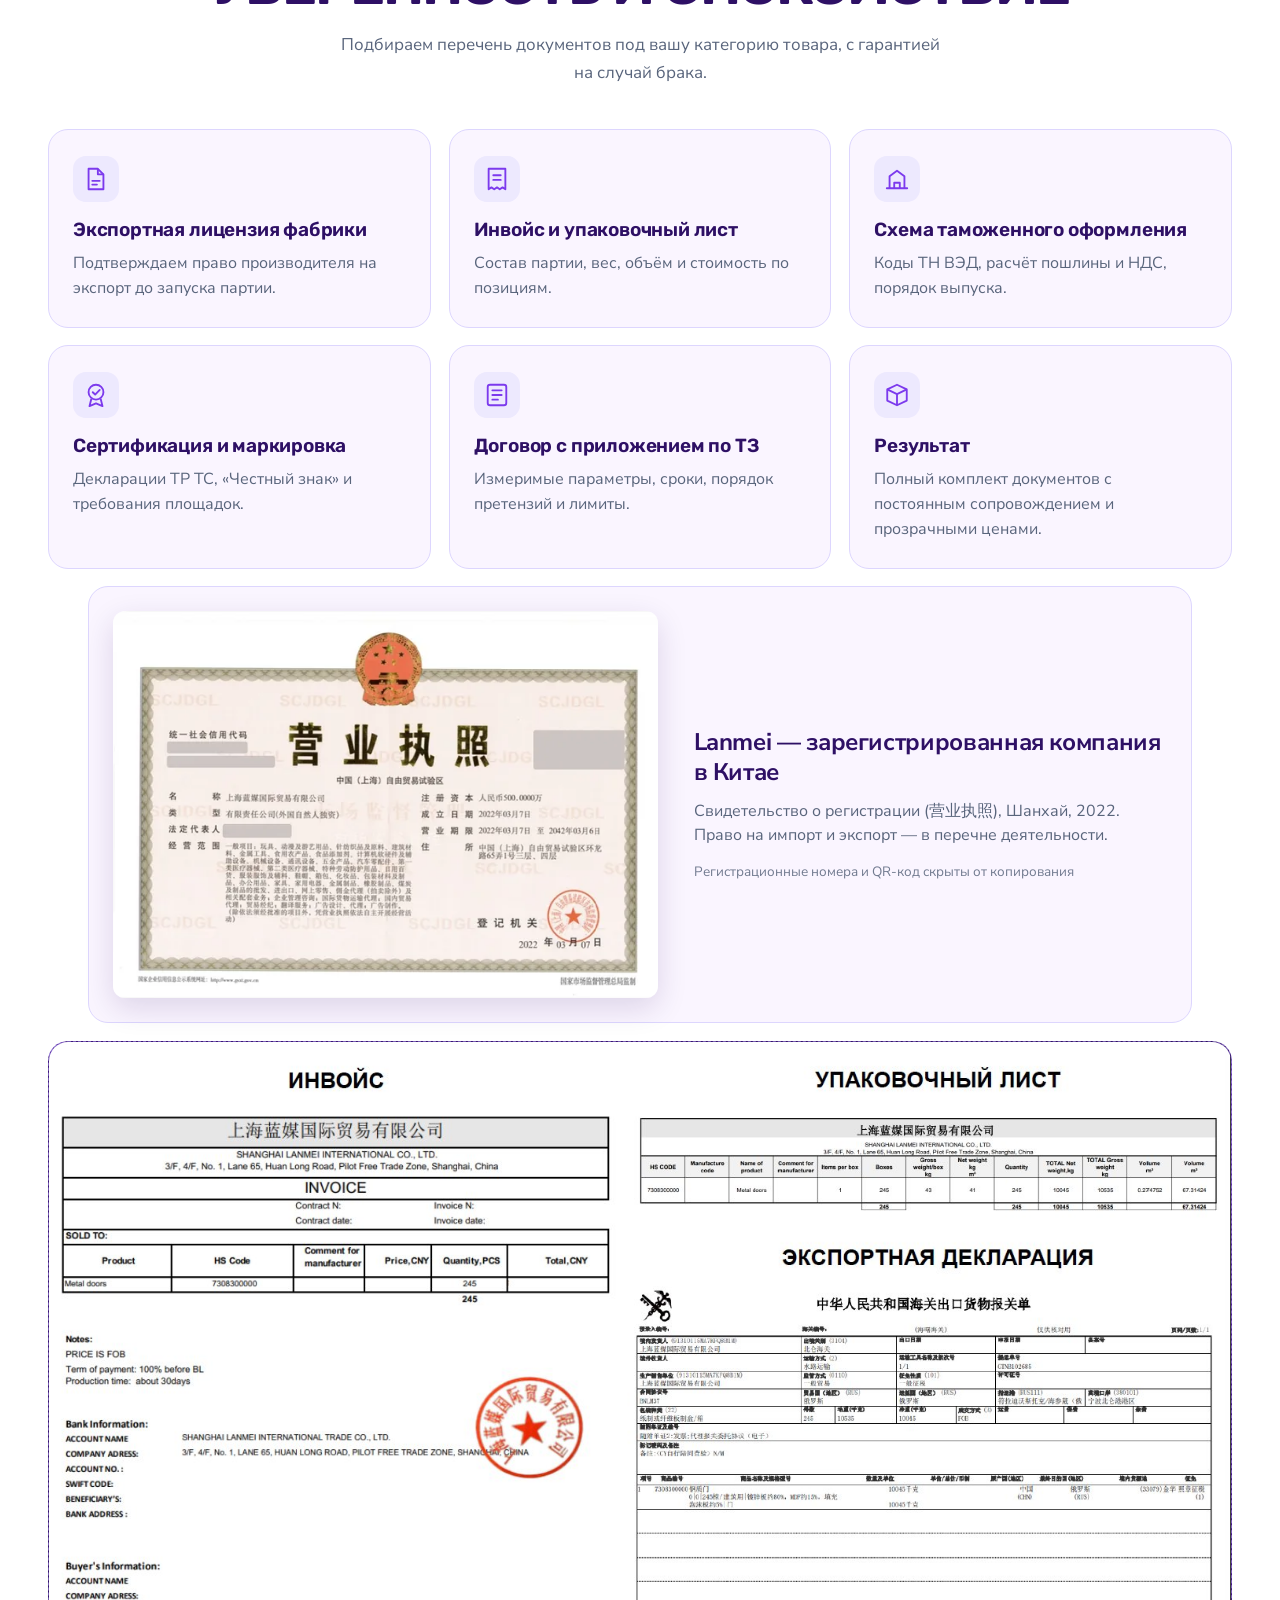
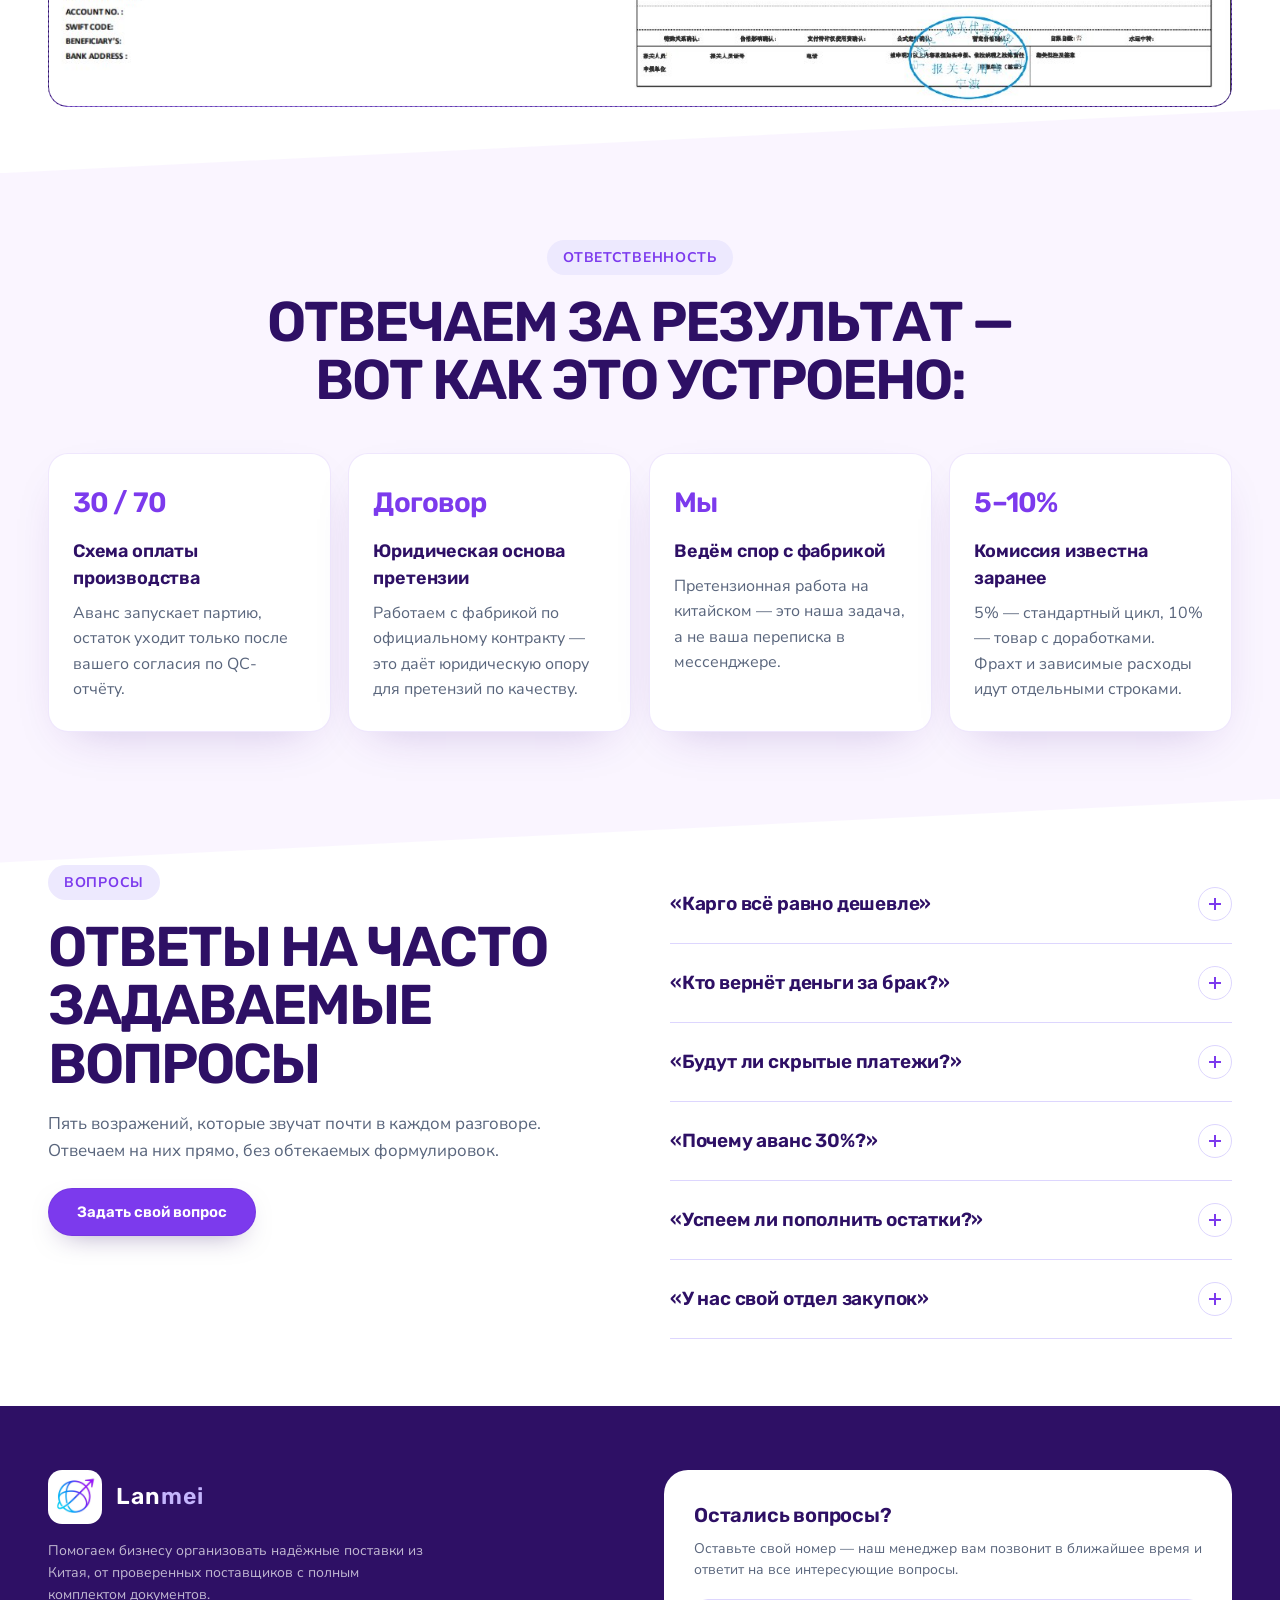
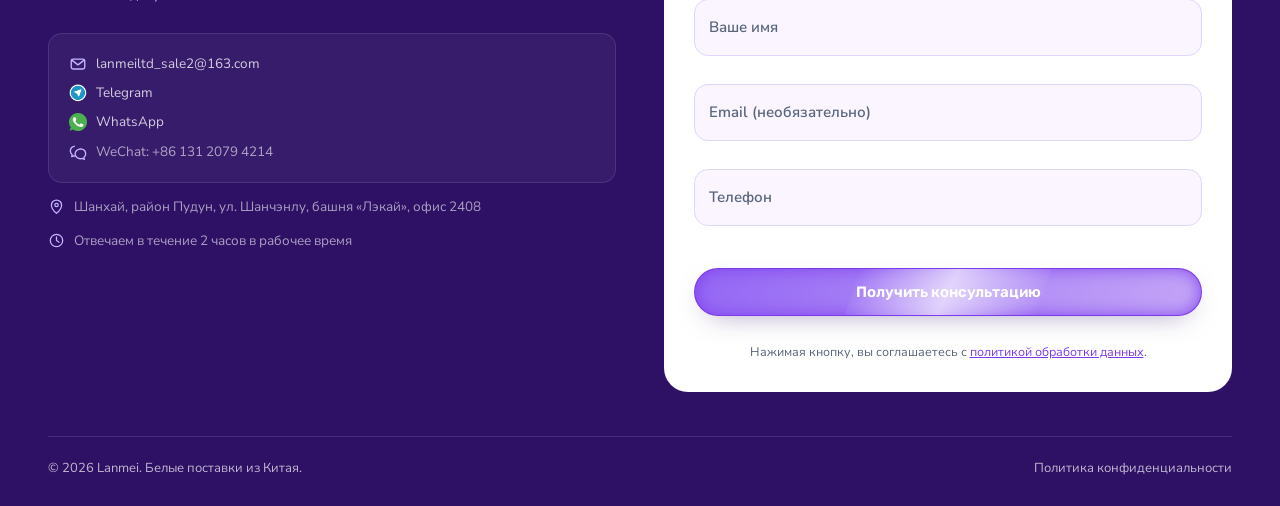
==== commit 9d542b62: "Первый экран: заголовок не ждёт полной загрузки страницы Заголовок выезжал только по событию load, к" ====
--- a/index.html
+++ b/index.html
@@ -1142,6 +1142,6 @@
 </div>
 
 <script src="js/forms-config.js?v=3"></script>
-<script src="js/main.js?v=31"></script>
+<script src="js/main.js?v=32"></script>
 </body>
 </html>
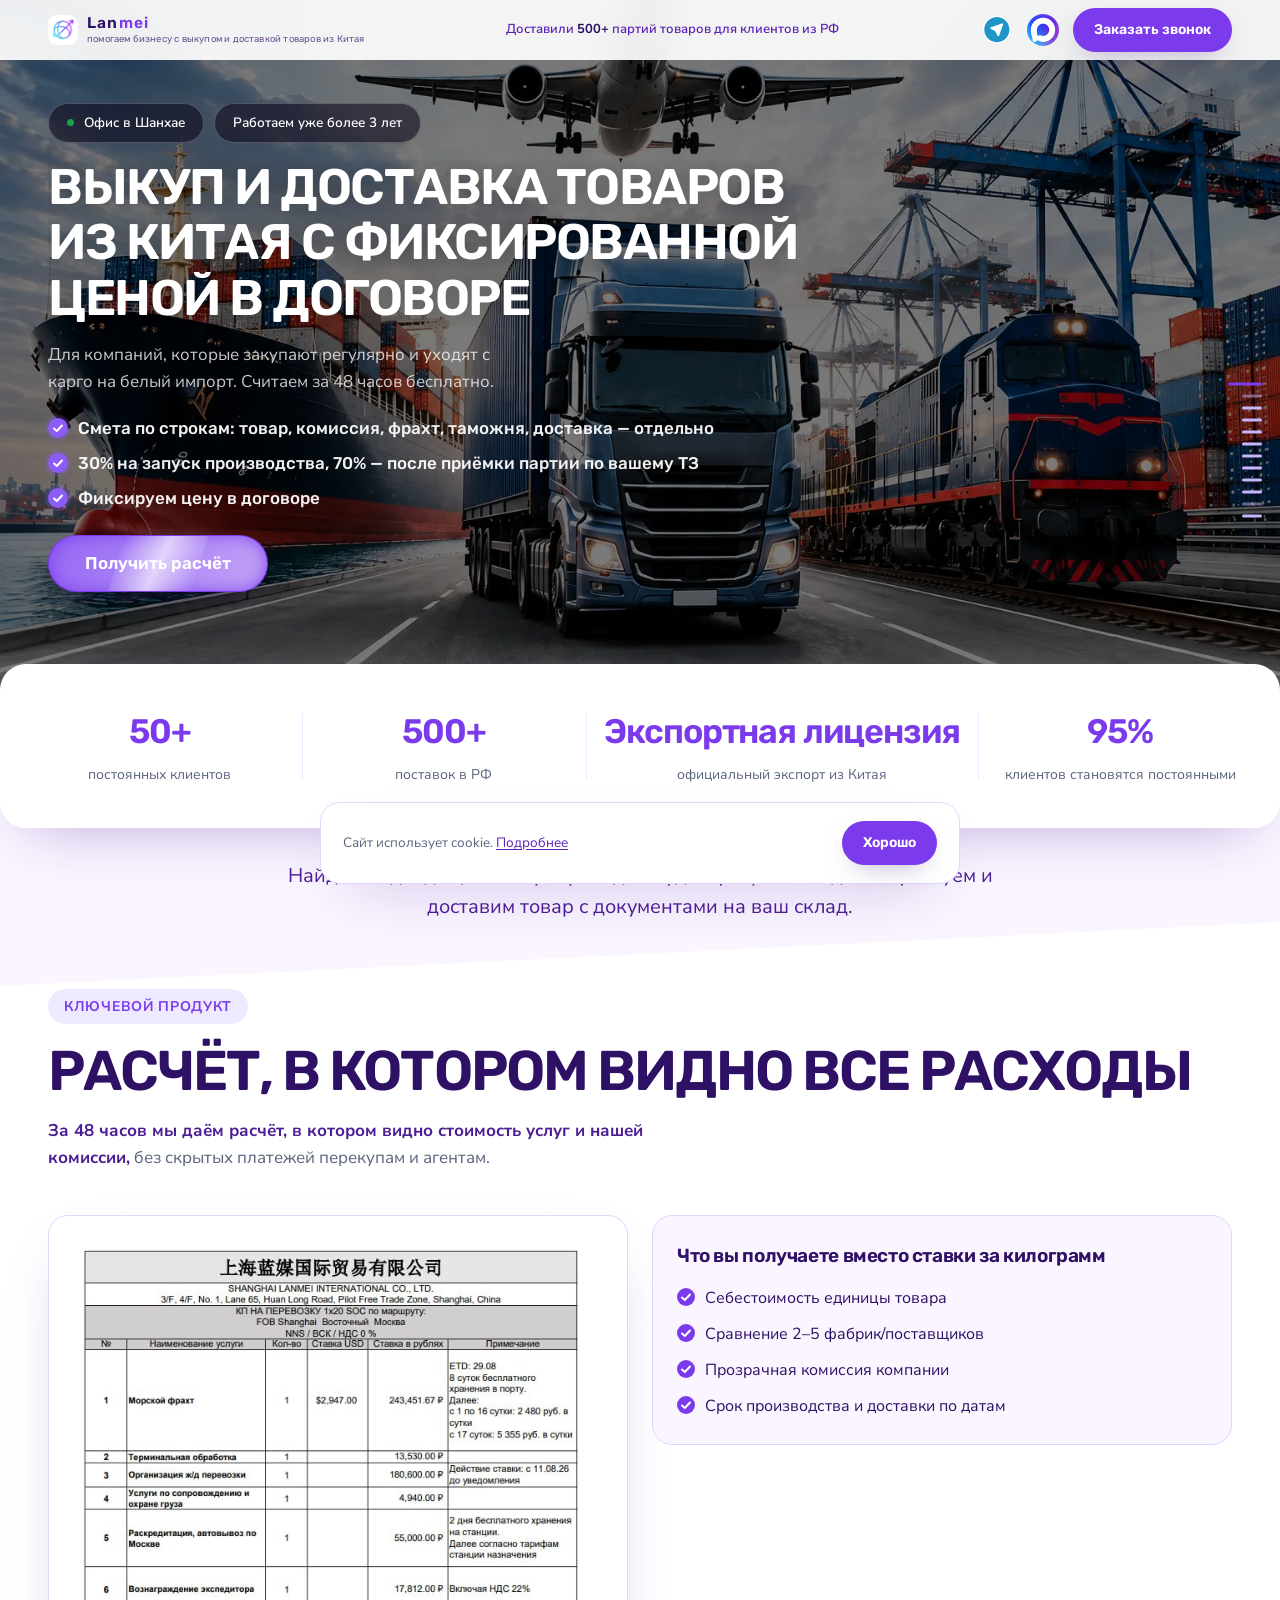
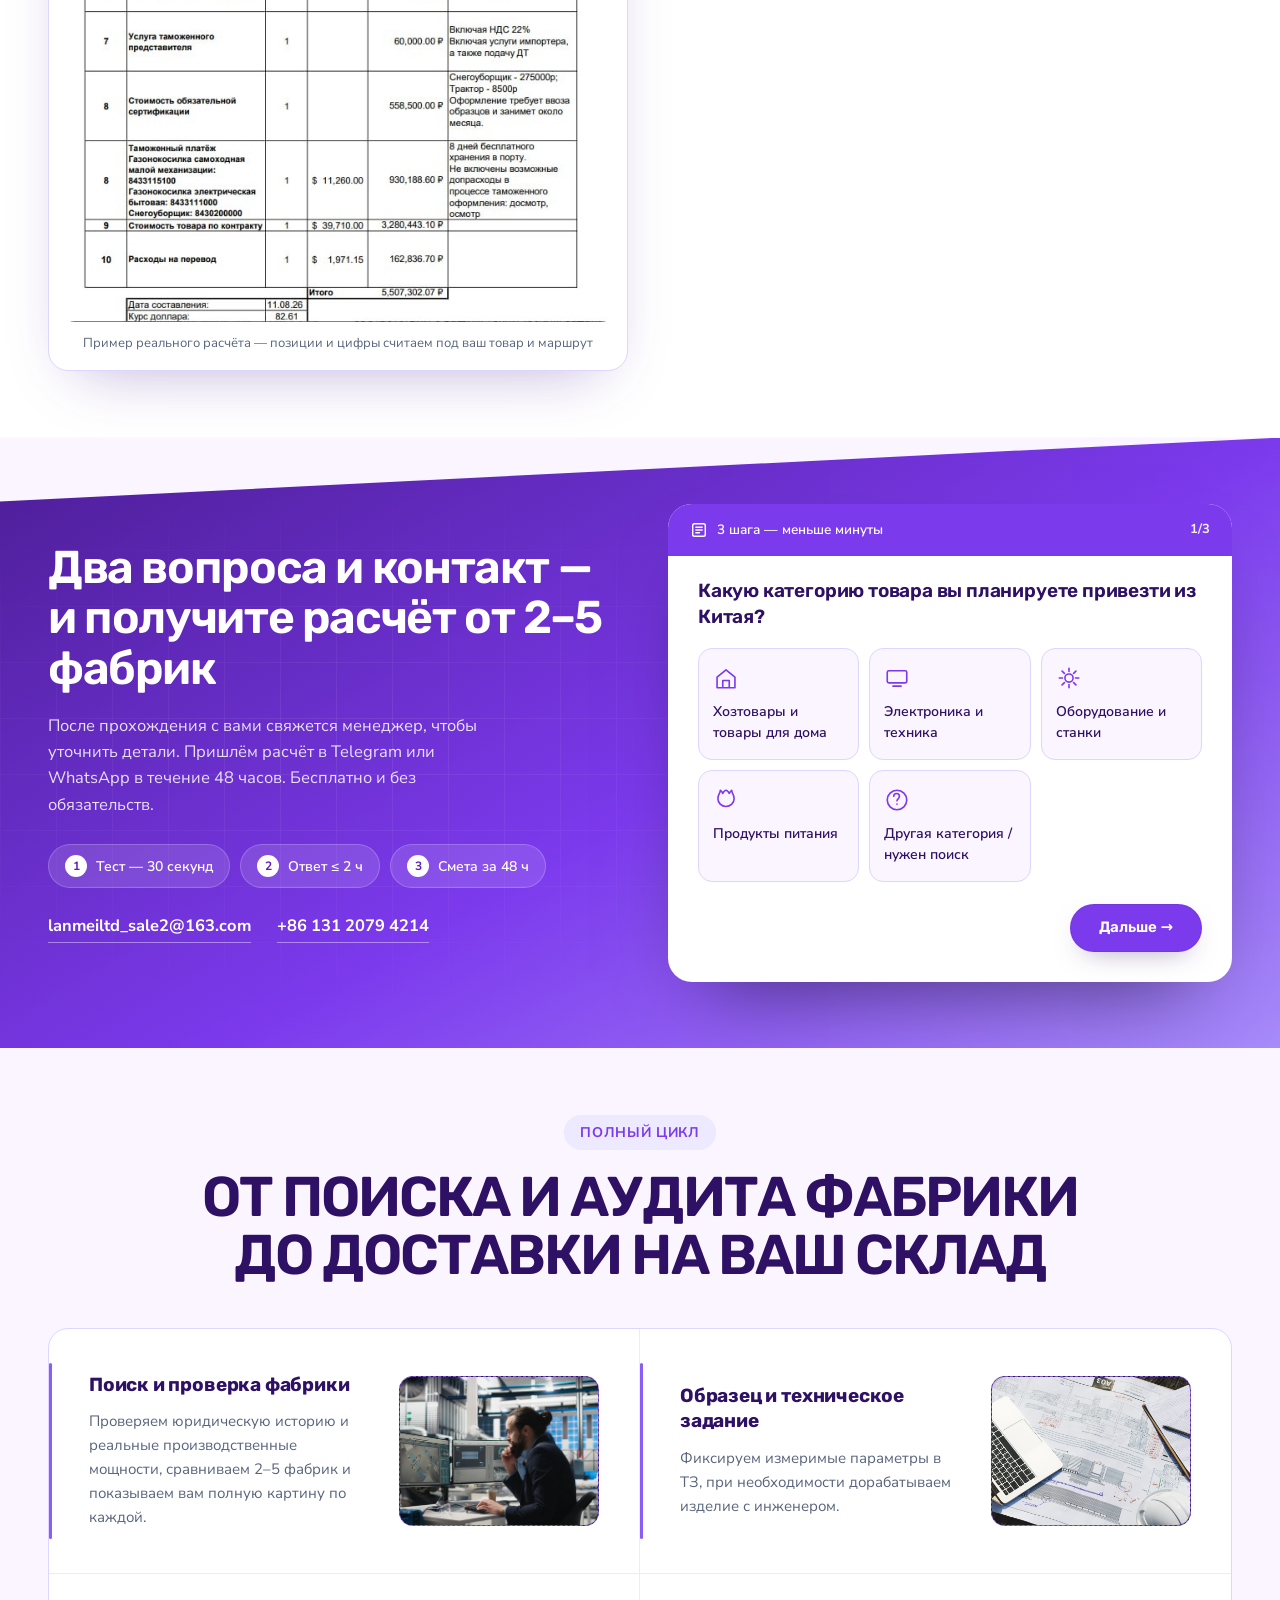
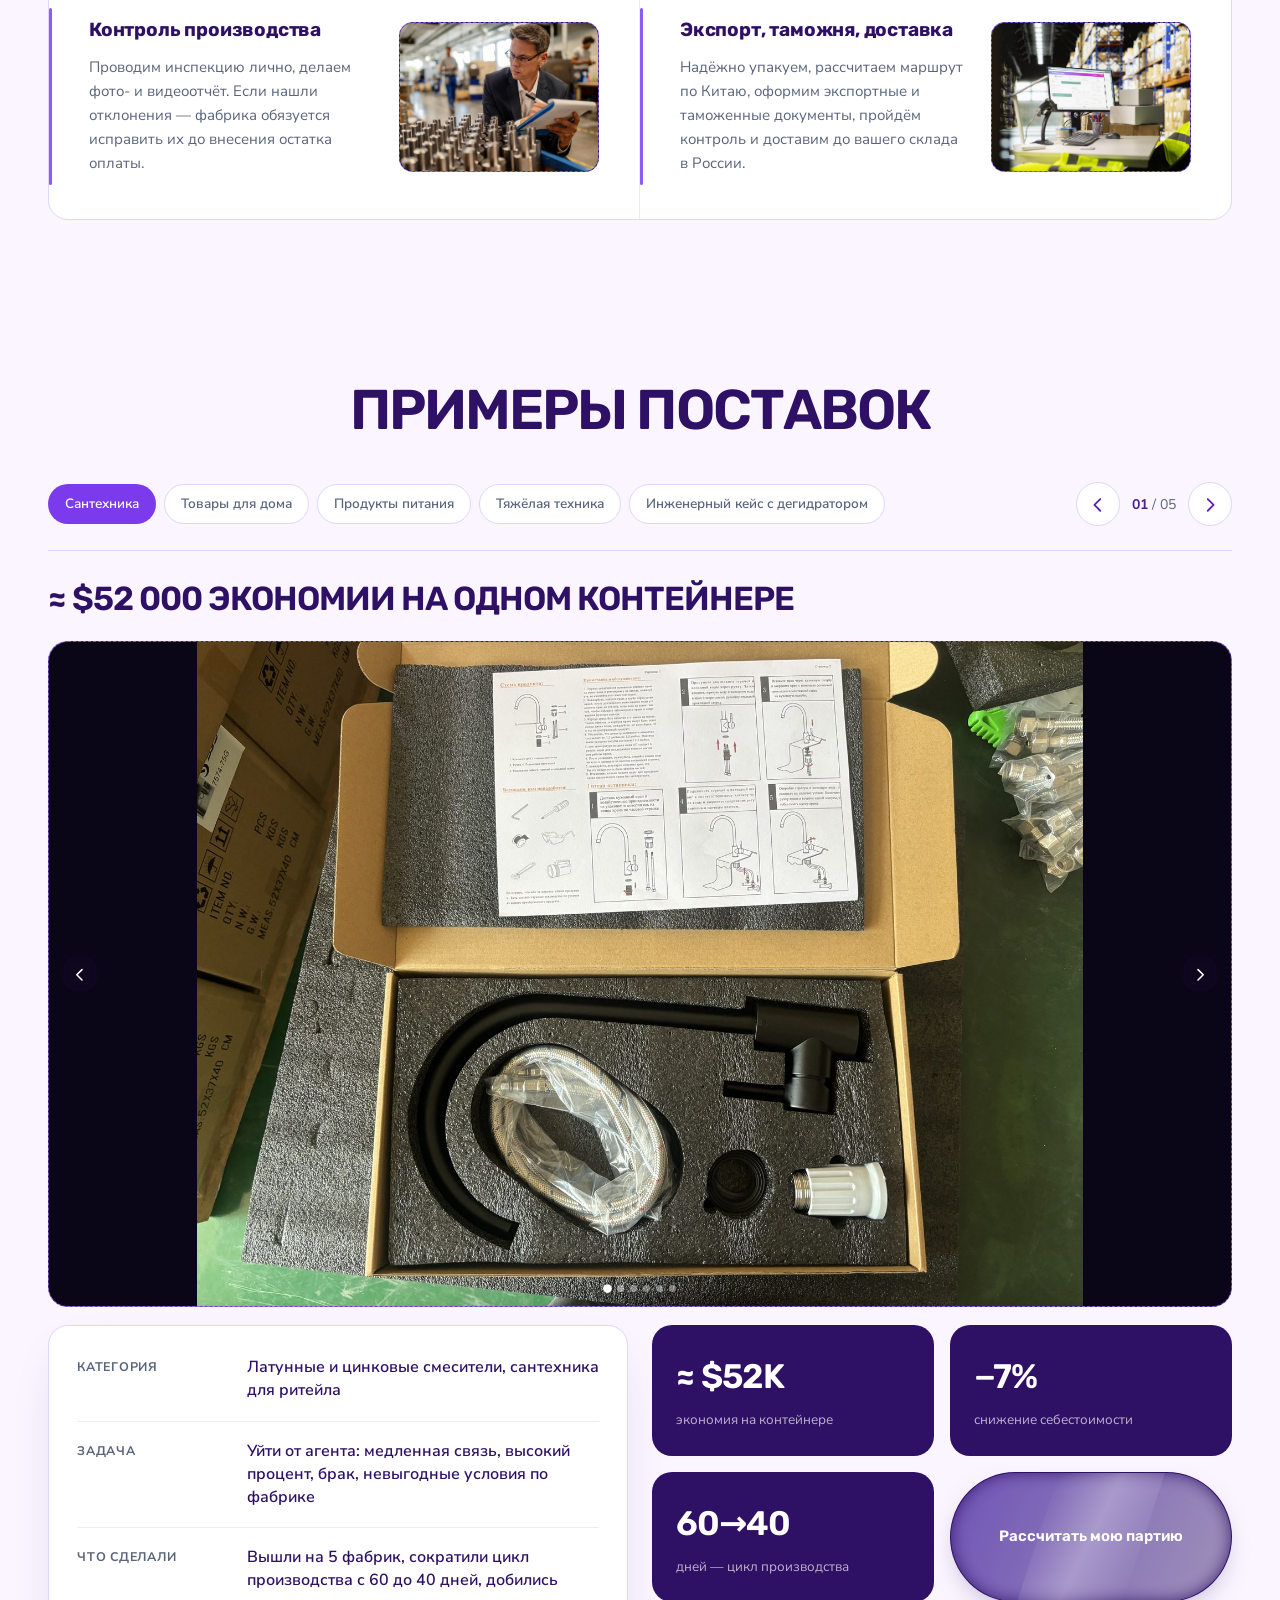
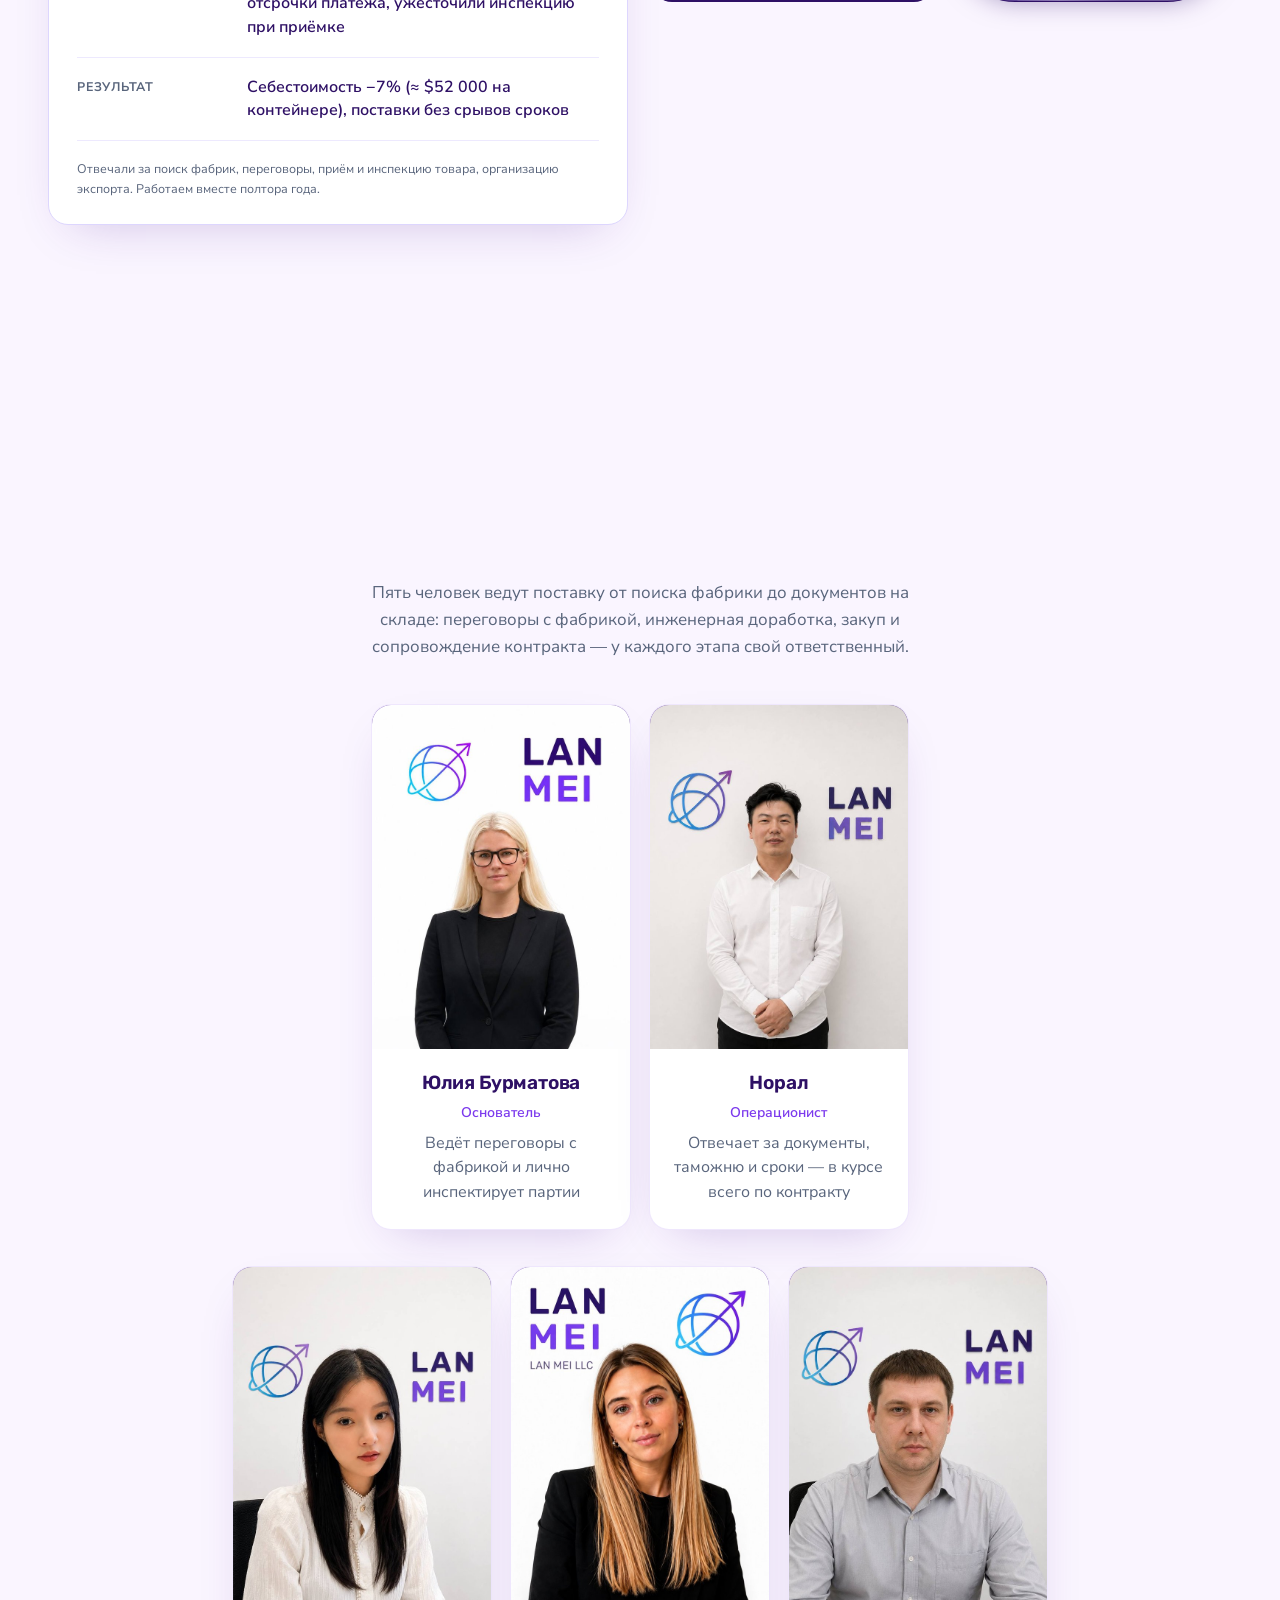
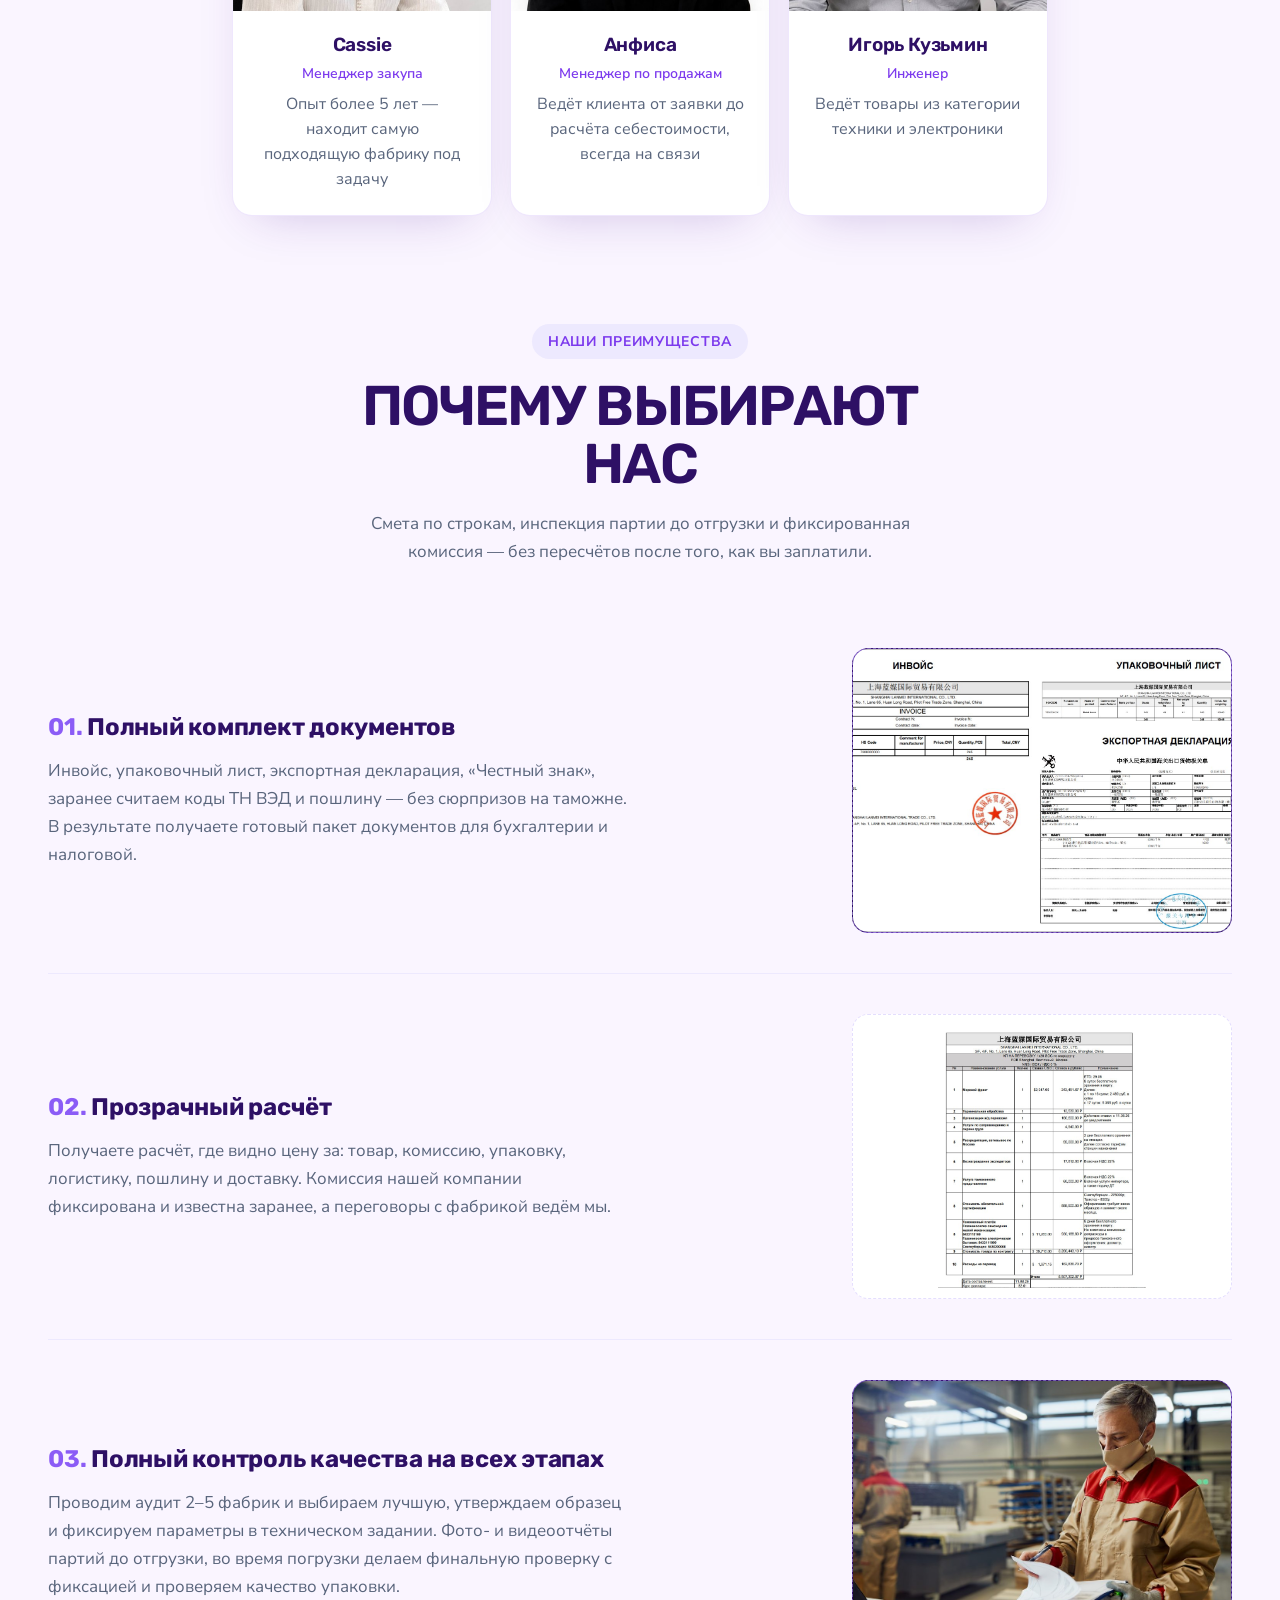
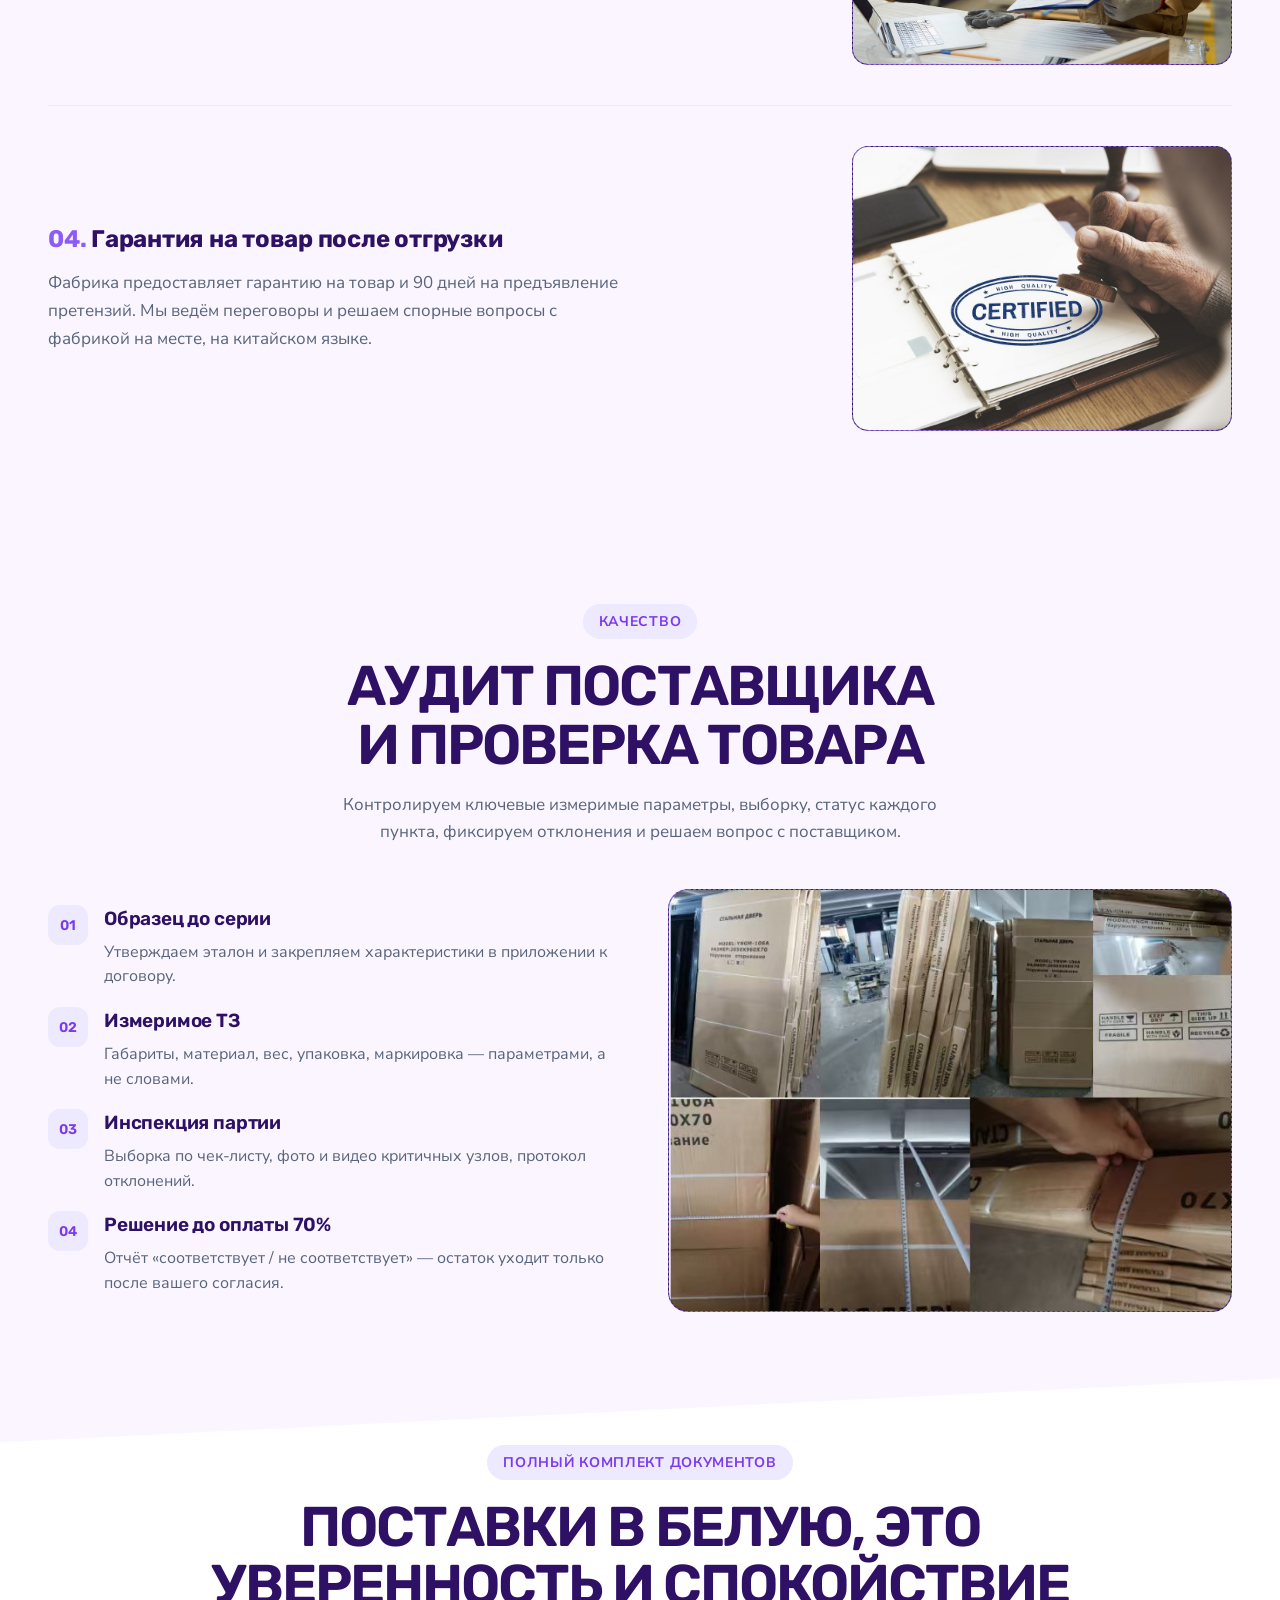
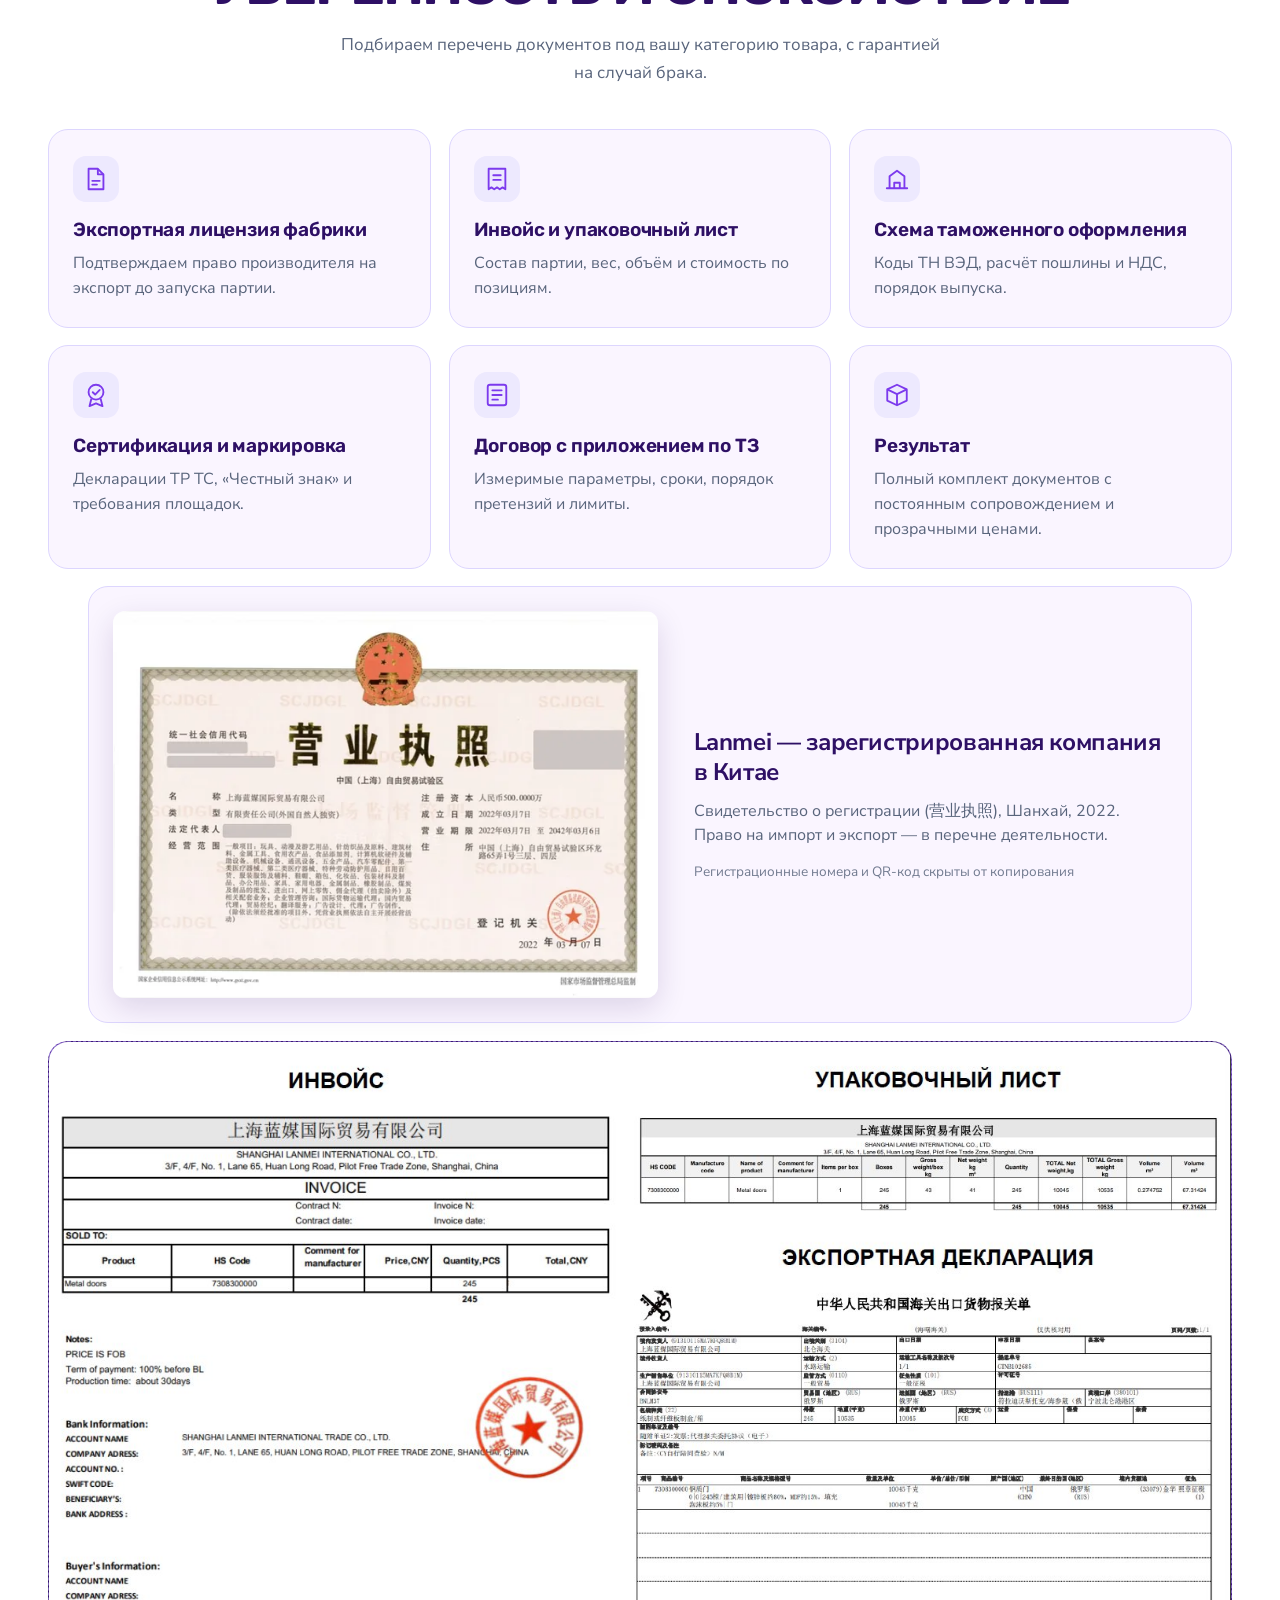
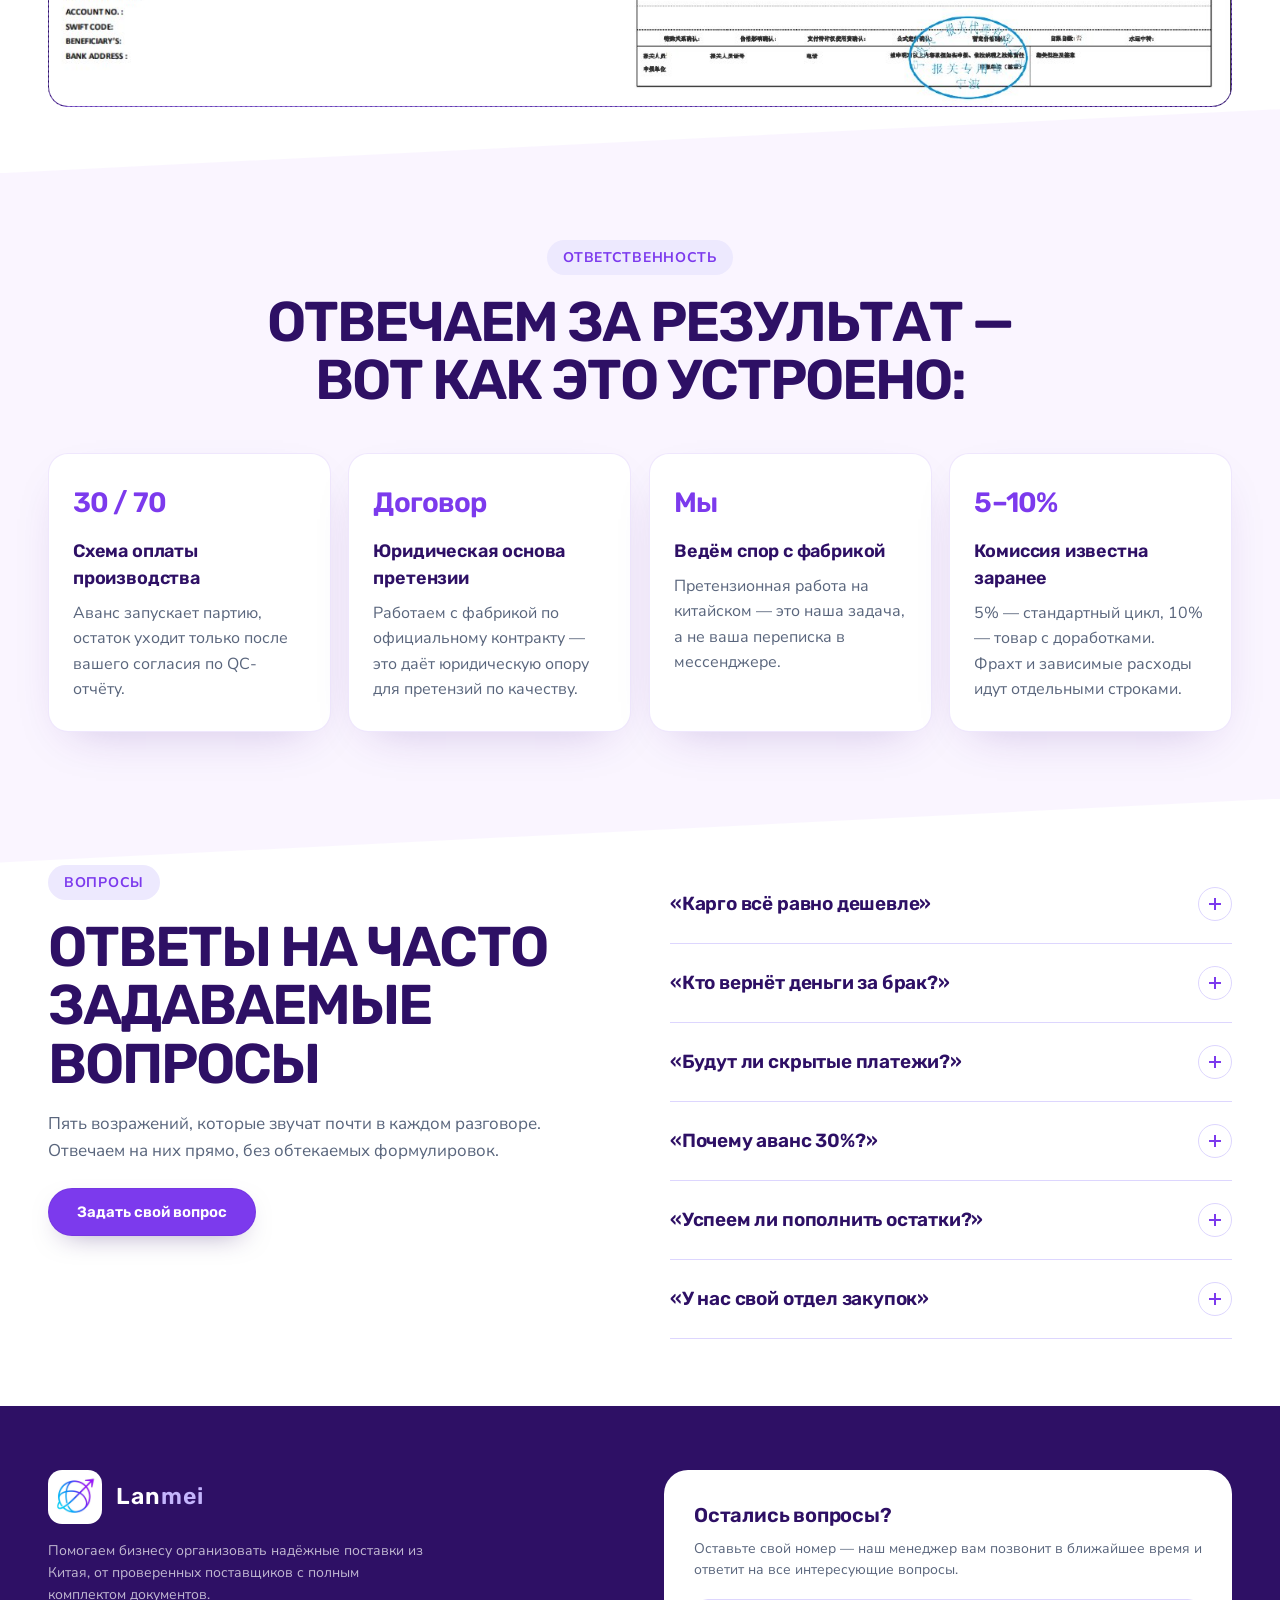
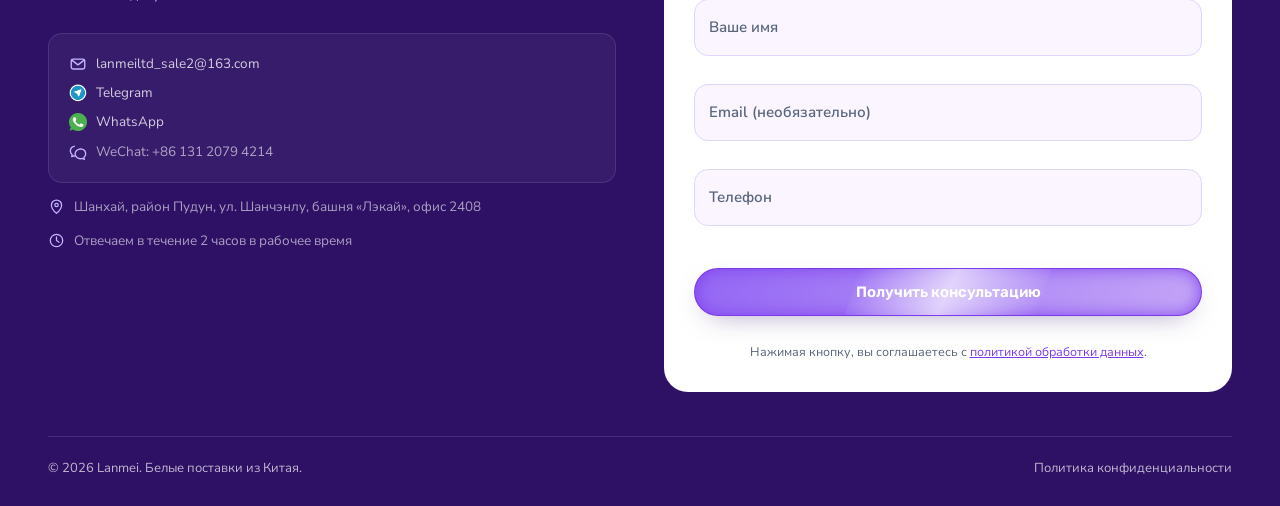
==== commit 28c801a2: "Метрика: счётчик первым в <head> на всех страницах Код счётчика стоял в самом конце <head>, после ст" ====
--- a/index.html
+++ b/index.html
@@ -3,6 +3,22 @@
 <head>
 <meta charset="UTF-8">
 <meta name="viewport" content="width=device-width, initial-scale=1">
+<!-- Yandex.Metrika counter — стоит первым после кодировки и viewport: чем раньше загрузился,
+     тем меньше визитов и целей теряется у тех, кто быстро уходит или сразу жмёт кнопку -->
+<link rel="preconnect" href="https://mc.yandex.ru">
+<link rel="preload" as="script" href="https://mc.yandex.ru/metrika/tag.js?id=111955901" fetchpriority="high">
+<script type="text/javascript">
+    (function(m,e,t,r,i,k,a){
+        m[i]=m[i]||function(){(m[i].a=m[i].a||[]).push(arguments)};
+        m[i].l=1*new Date();
+        for (var j = 0; j < document.scripts.length; j++) {if (document.scripts[j].src === r) { return; }}
+        k=e.createElement(t),a=e.getElementsByTagName(t)[0],k.async=1,k.src=r,a.parentNode.insertBefore(k,a)
+    })(window, document,'script','https://mc.yandex.ru/metrika/tag.js?id=111955901', 'ym');
+
+    window.dataLayer = window.dataLayer || [];
+    ym(111955901, 'init', {ssr:true, webvisor:true, clickmap:true, ecommerce:"dataLayer", referrer: document.referrer, url: location.href, accurateTrackBounce:true, trackLinks:true});
+</script>
+<!-- /Yandex.Metrika counter -->
 <title>Lanmei — выкуп и доставка из Китая в РФ «под ключ»</title>
 <meta name="description" content="Оператор белых поставок из Китая для селлеров с закупками от $3 000 в месяц. Проверка фабрики из Шанхая, контроль партии по ТЗ, документы, таможня и доставка до склада. Расчёт себестоимости за 48 часов.">
 <link rel="canonical" href="https://lanmei.ru/">
@@ -137,21 +153,9 @@
 
   gtag('config', 'G-Z4LTW009FB');
 </script>
-<!-- Yandex.Metrika counter -->
-<script type="text/javascript">
-    (function(m,e,t,r,i,k,a){
-        m[i]=m[i]||function(){(m[i].a=m[i].a||[]).push(arguments)};
-        m[i].l=1*new Date();
-        for (var j = 0; j < document.scripts.length; j++) {if (document.scripts[j].src === r) { return; }}
-        k=e.createElement(t),a=e.getElementsByTagName(t)[0],k.async=1,k.src=r,a.parentNode.insertBefore(k,a)
-    })(window, document,'script','https://mc.yandex.ru/metrika/tag.js?id=111955901', 'ym');
-
-    ym(111955901, 'init', {ssr:true, webvisor:true, clickmap:true, ecommerce:"dataLayer", referrer: document.referrer, url: location.href, accurateTrackBounce:true, trackLinks:true});
-</script>
-<noscript><div><img src="https://mc.yandex.ru/watch/111955901" style="position:absolute; left:-9999px;" alt="" /></div></noscript>
-<!-- /Yandex.Metrika counter -->
 </head>
 <body>
+<noscript><div><img src="https://mc.yandex.ru/watch/111955901" style="position:absolute; left:-9999px;" alt="" /></div></noscript>
 
 <a href="#hero" class="skip-link">Перейти к содержимому</a>
 
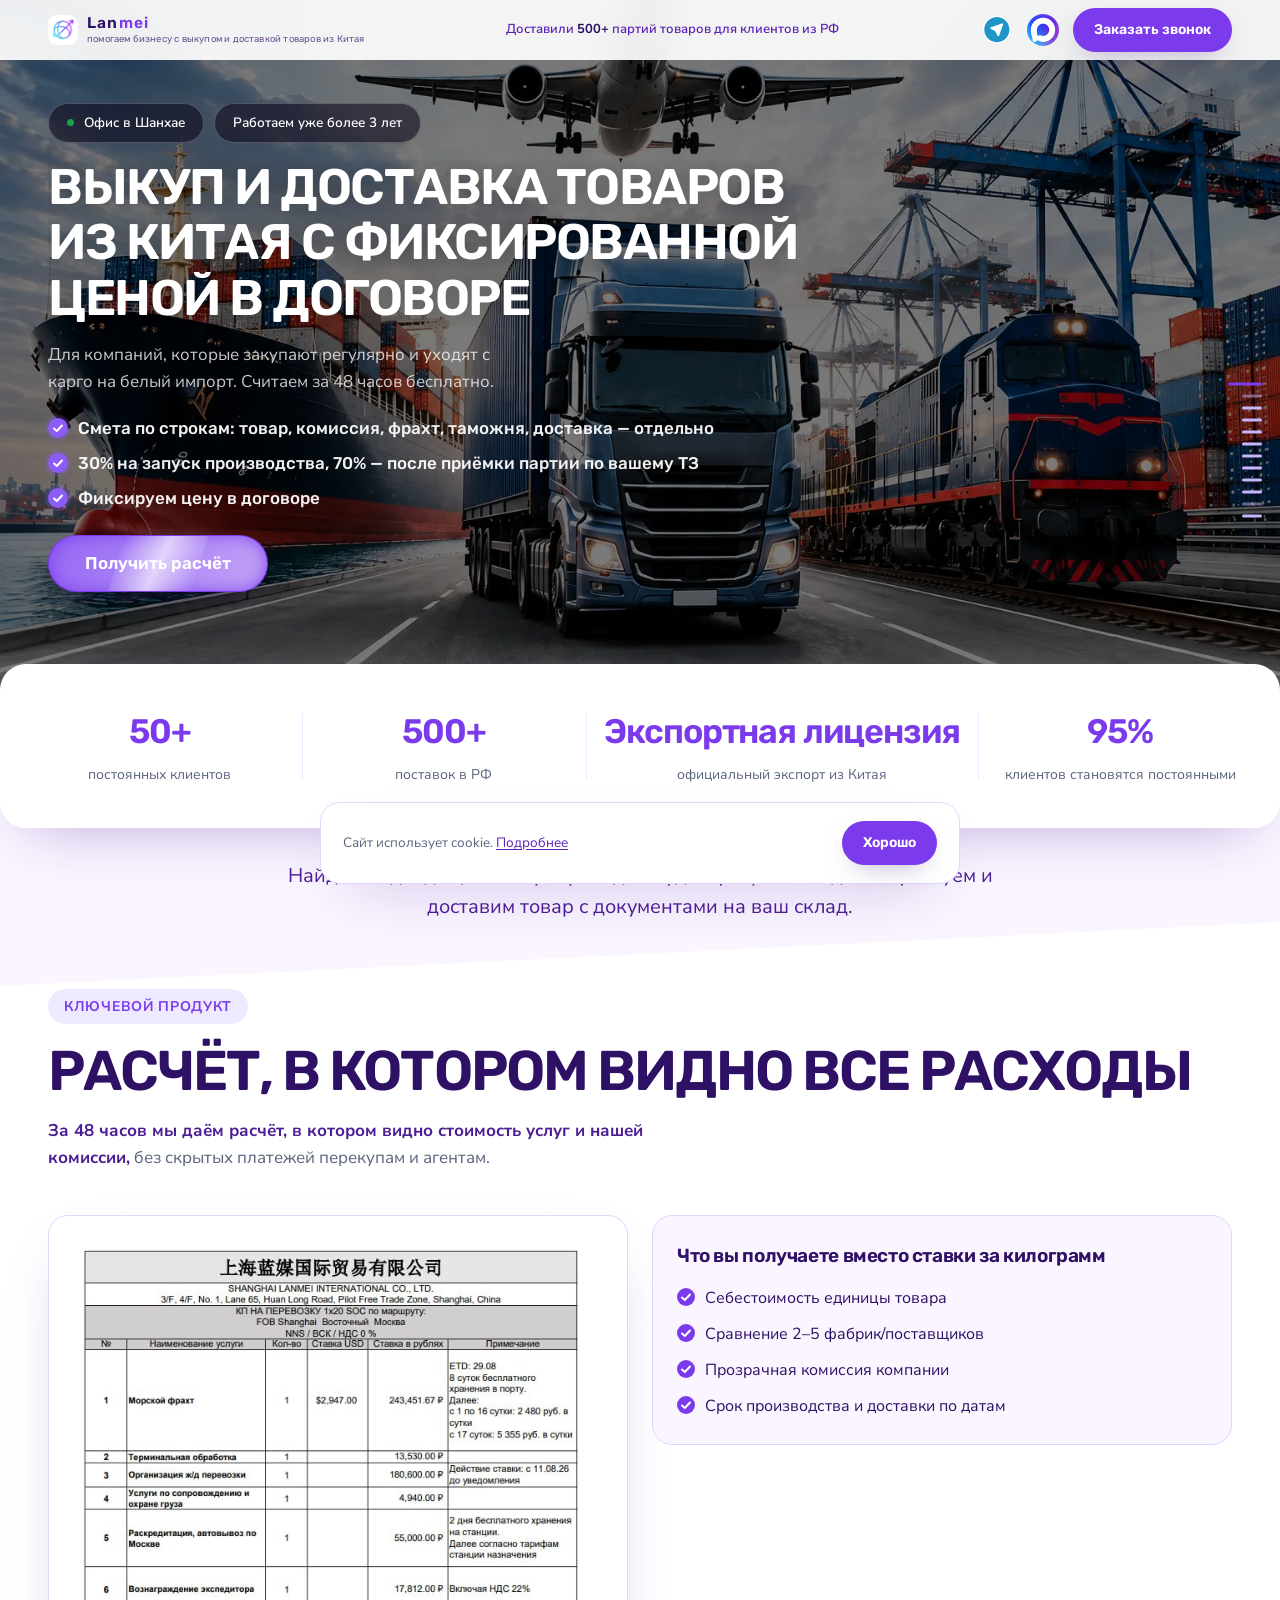
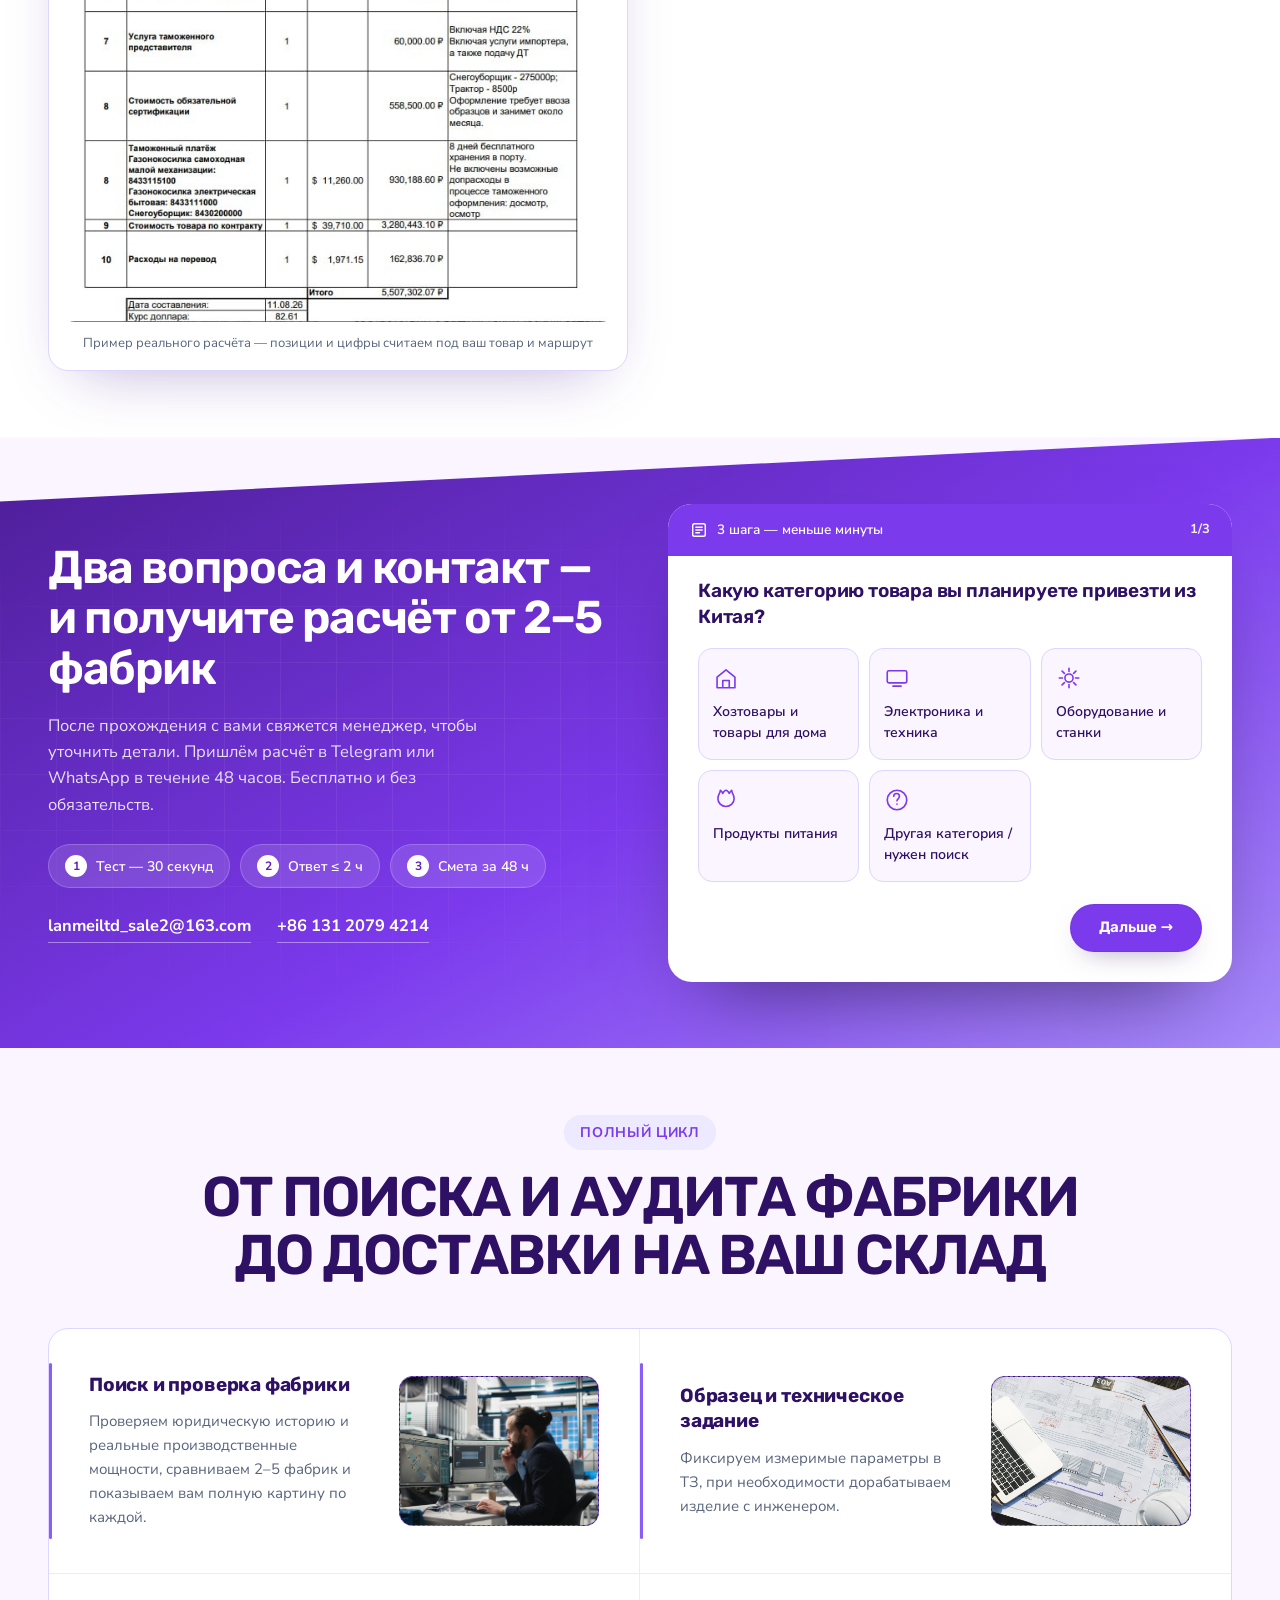
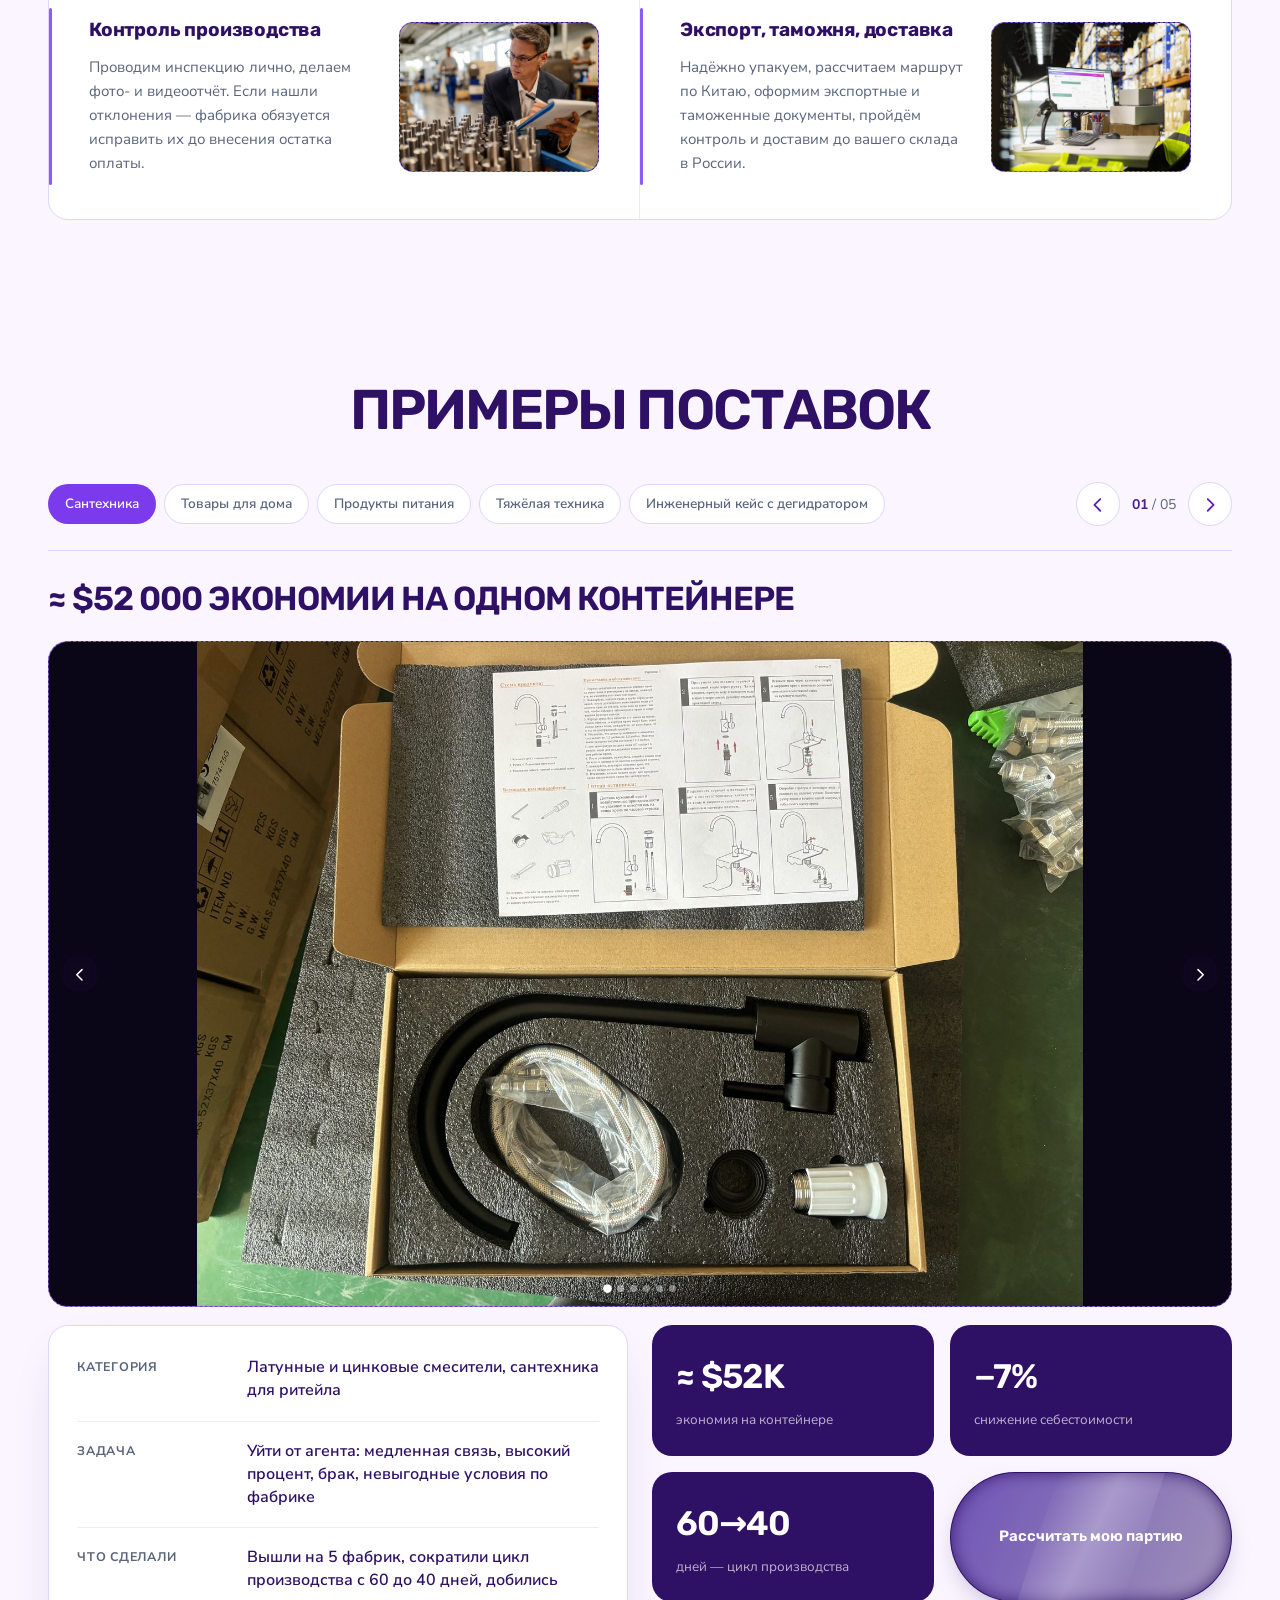
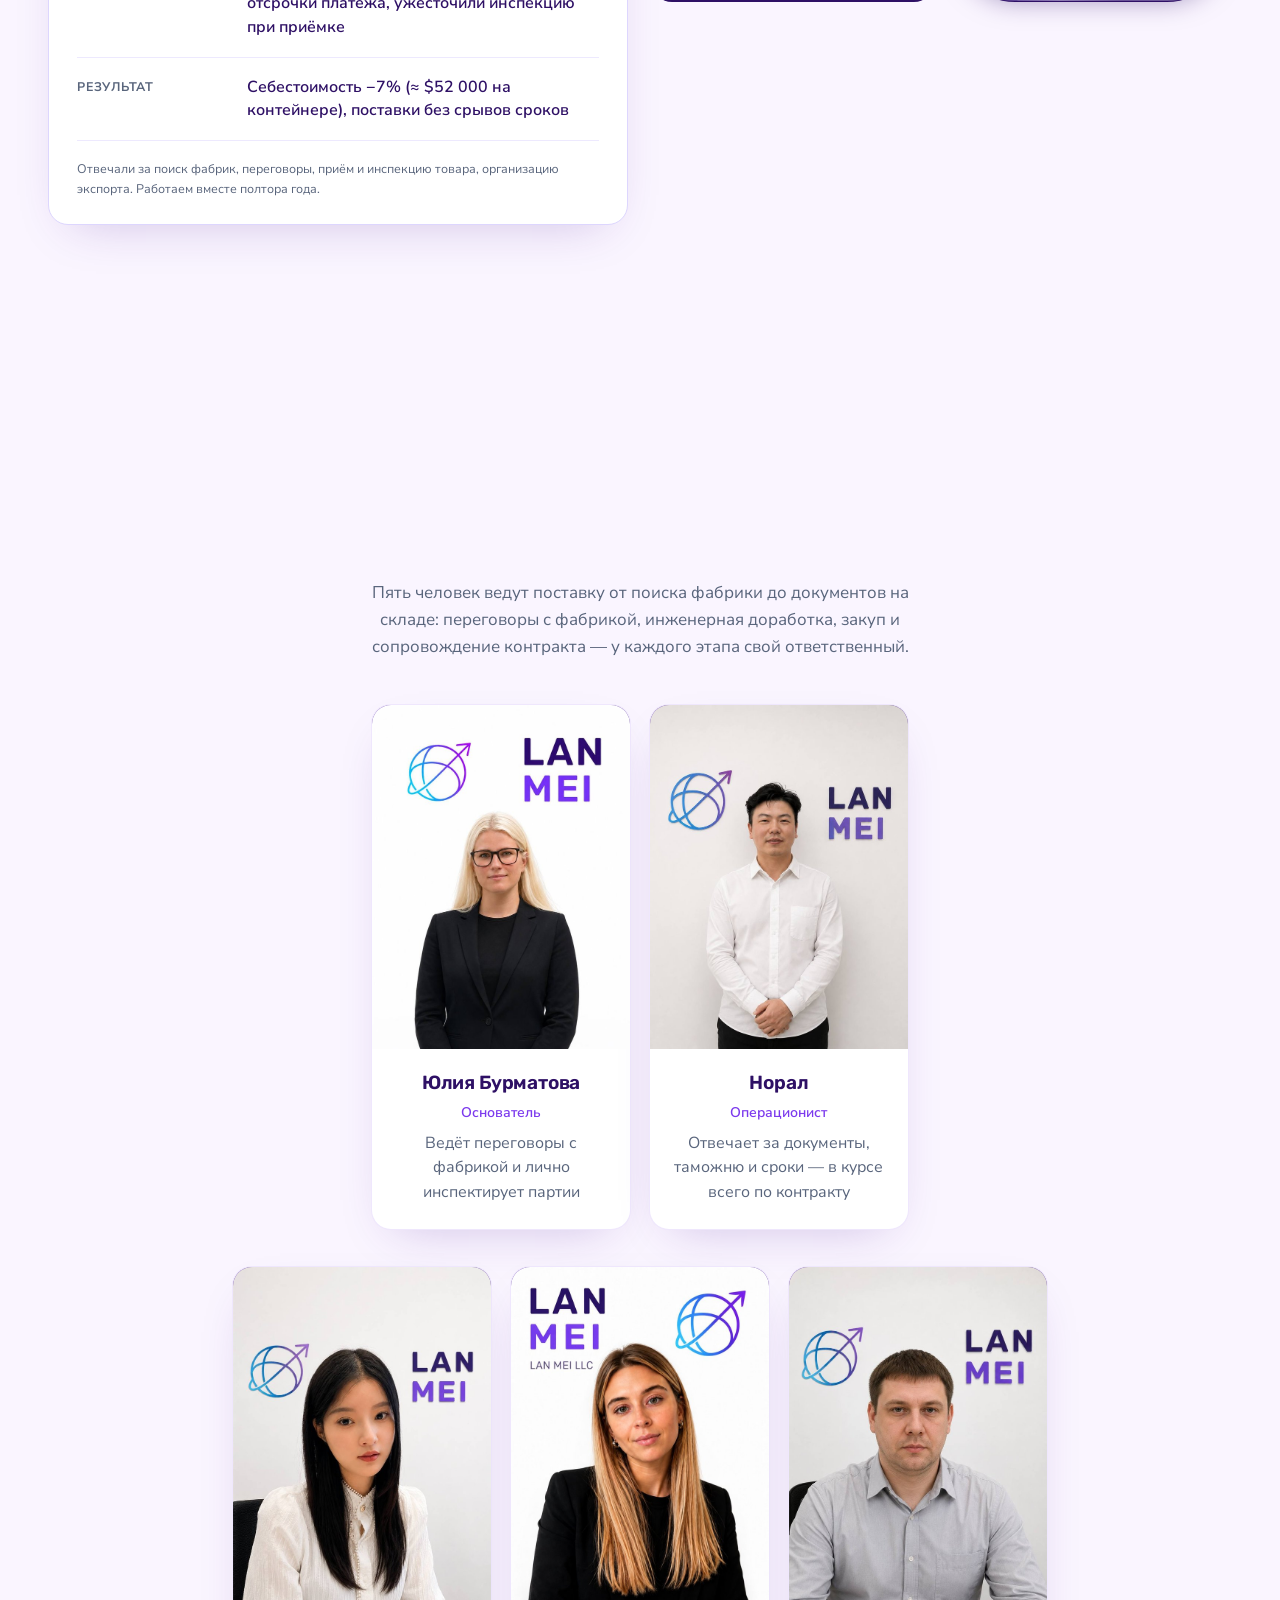
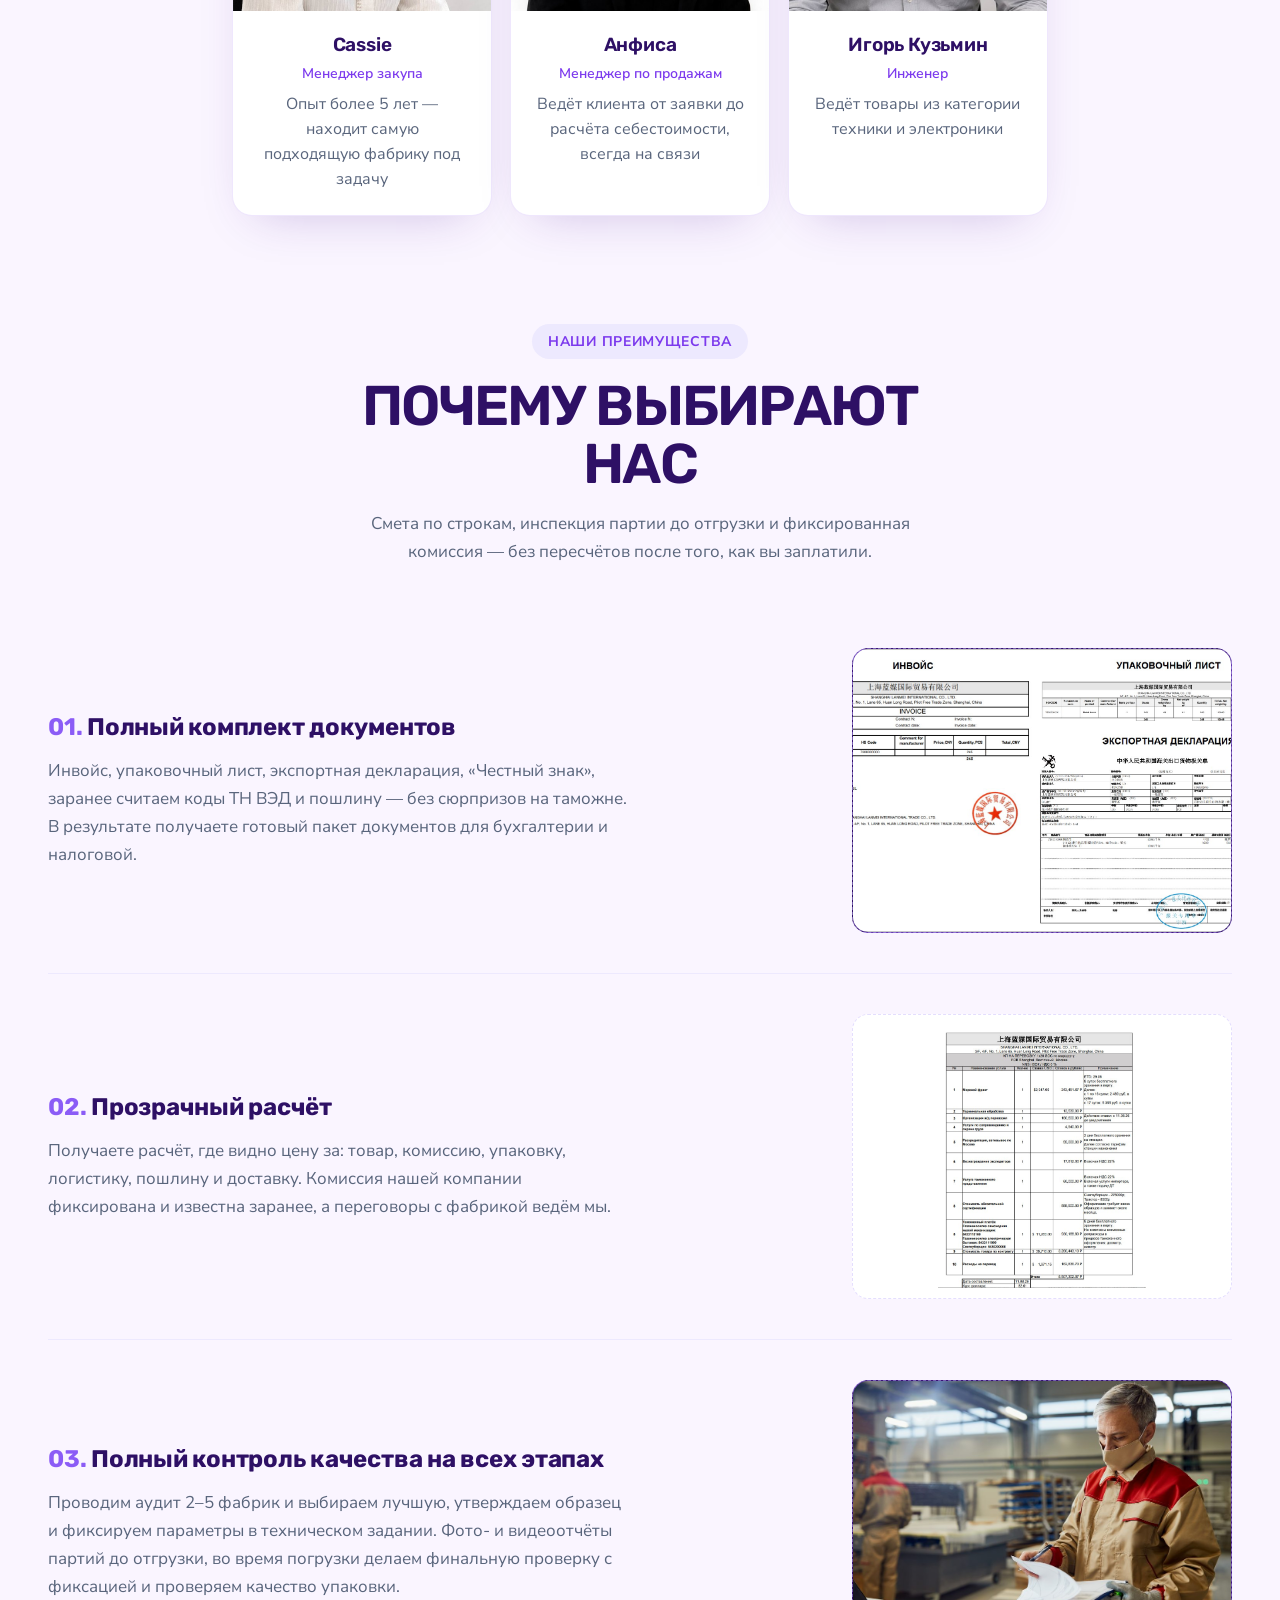
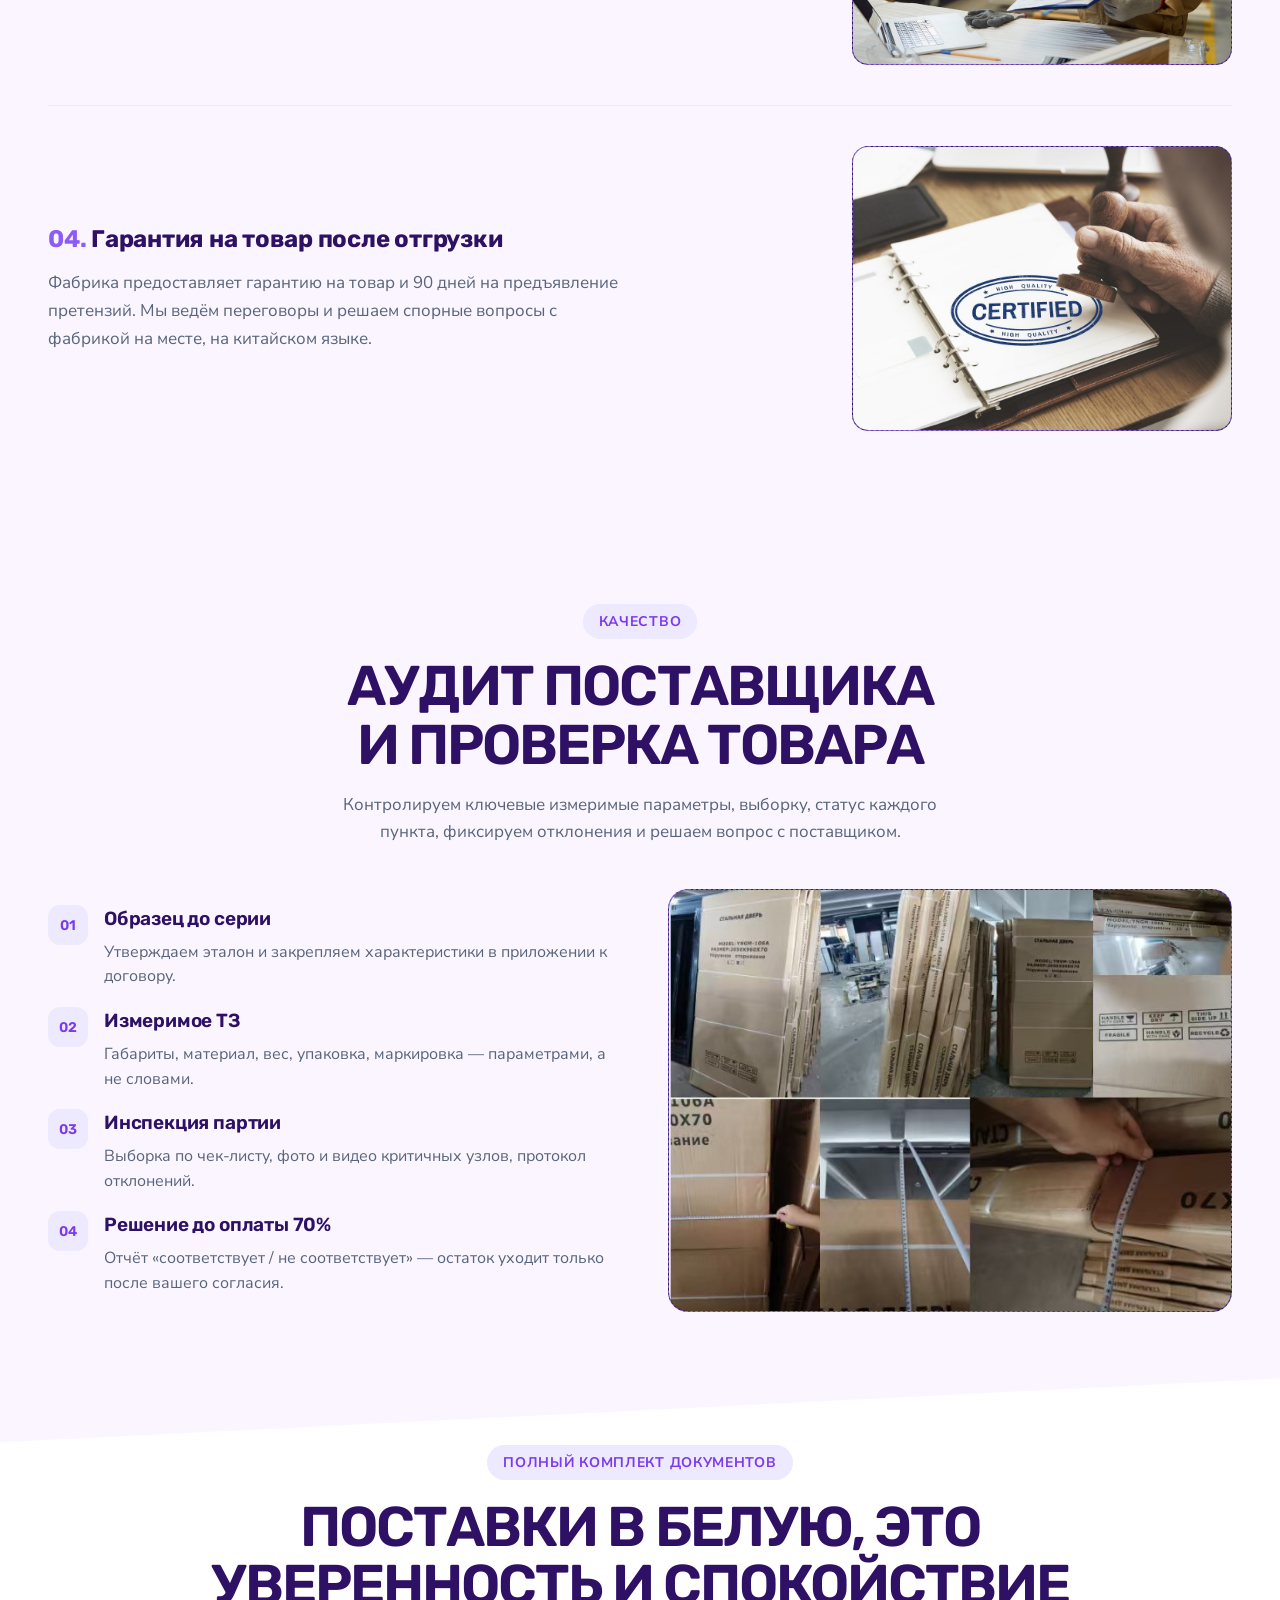
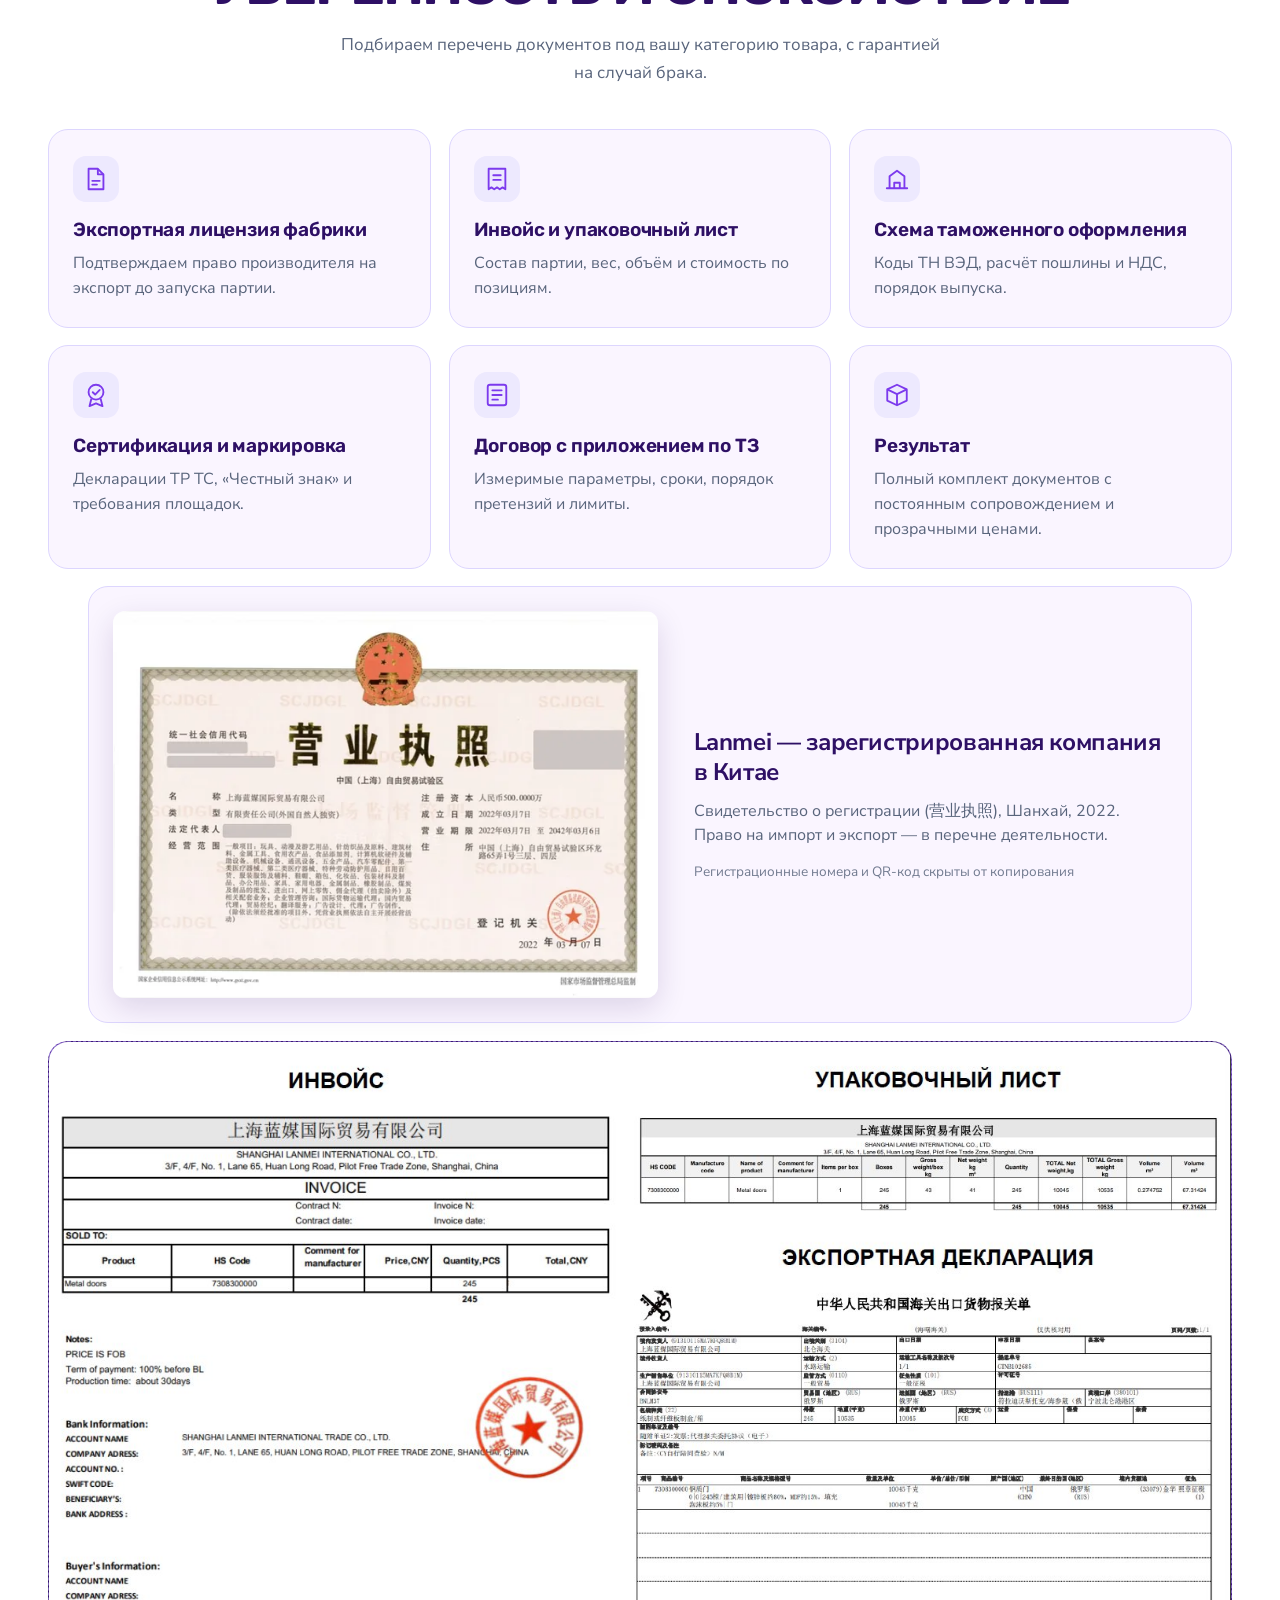
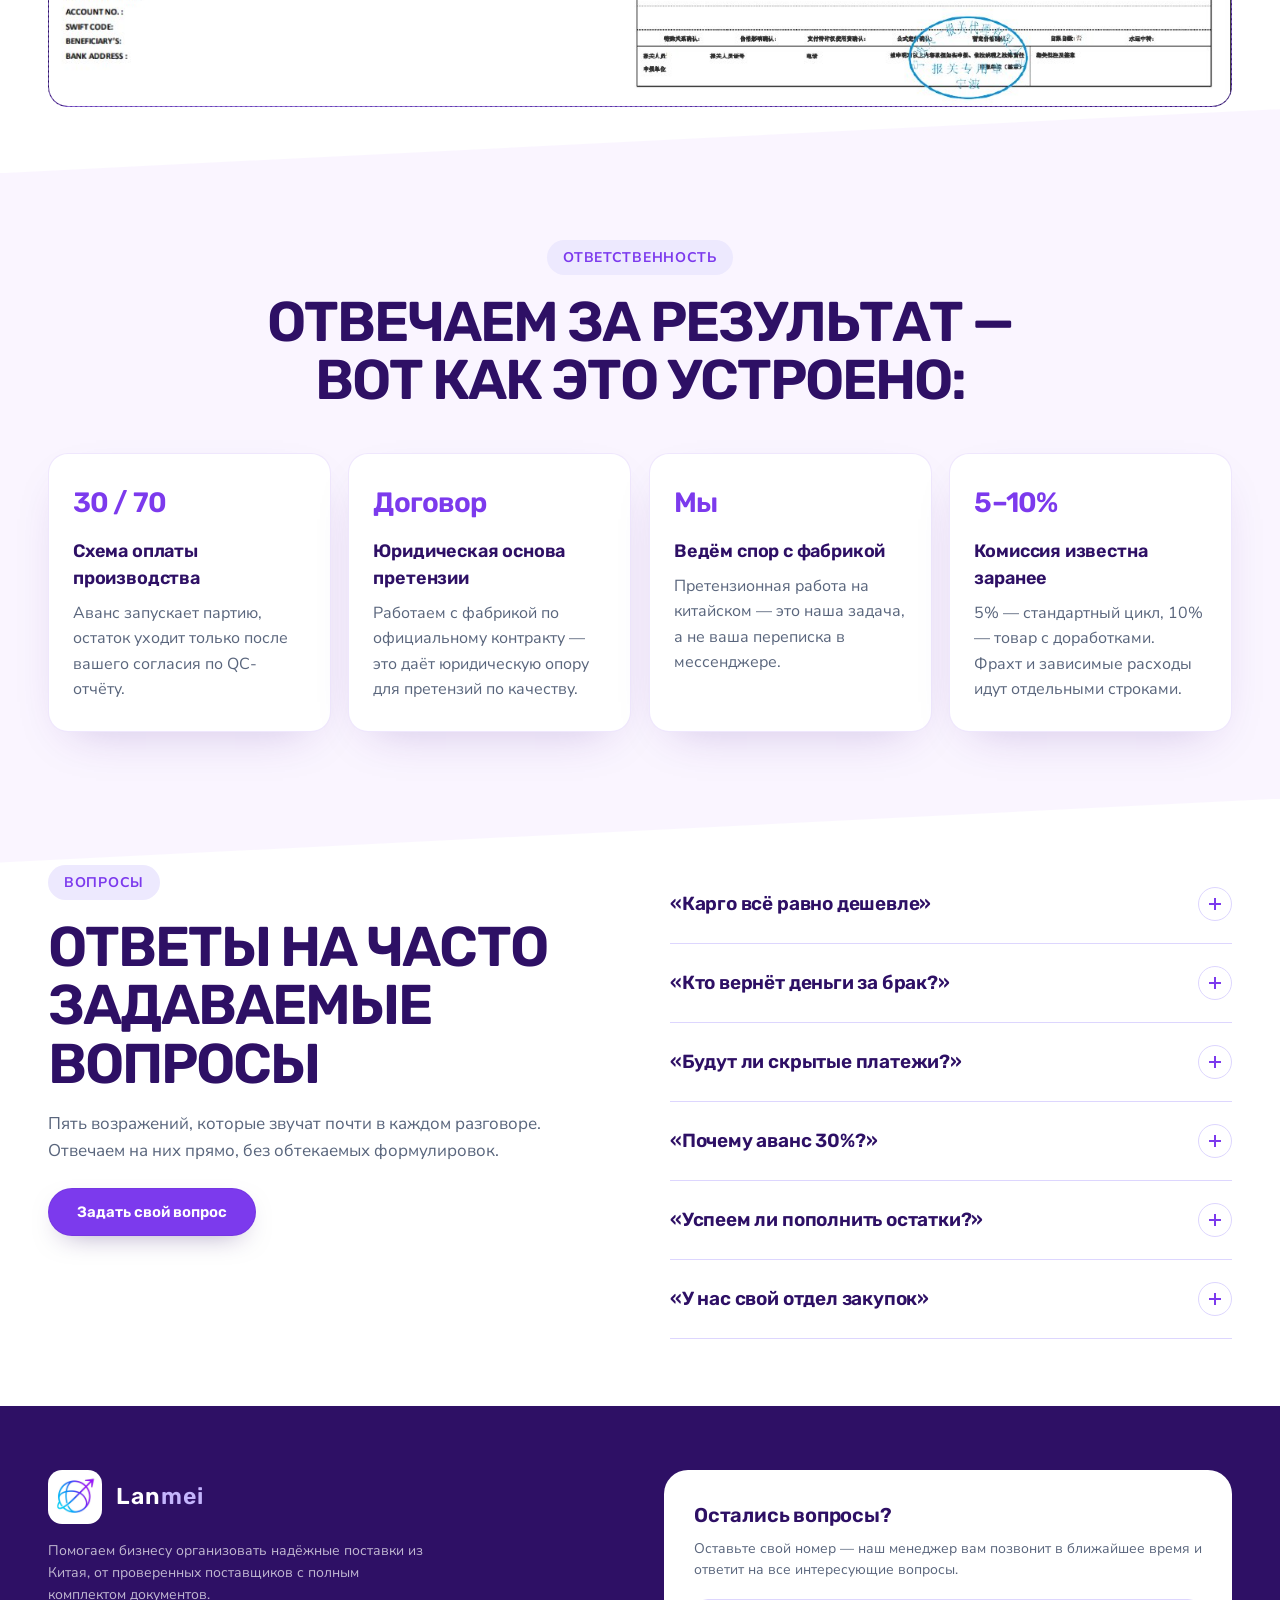
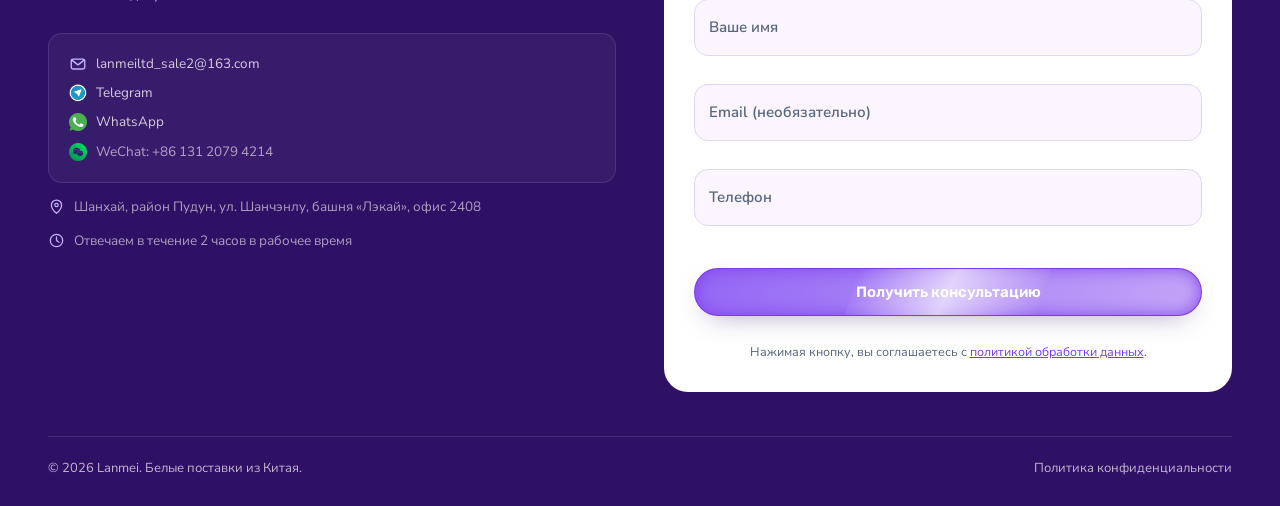
==== commit b9aa0d05: "Квиз и подвал: способ связи WeChat На последнем шаге квиза пятый вариант — WeChat: поле «Номер или I" ====
--- a/index.html
+++ b/index.html
@@ -139,7 +139,7 @@
 <link rel="preload" as="style" href="https://fonts.googleapis.com/css2?family=Nunito+Sans:wght@300;400;500;600;700&family=Rubik:wght@400;500;600;700&display=swap">
 <link href="https://fonts.googleapis.com/css2?family=Nunito+Sans:wght@300;400;500;600;700&family=Rubik:wght@400;500;600;700&display=swap" rel="stylesheet" media="print" onload="this.media='all'">
 <noscript><link href="https://fonts.googleapis.com/css2?family=Nunito+Sans:wght@300;400;500;600;700&family=Rubik:wght@400;500;600;700&display=swap" rel="stylesheet"></noscript>
-<link rel="stylesheet" href="css/style.css?v=65">
+<link rel="stylesheet" href="css/style.css?v=66">
 <link rel="icon" href="favicon.ico" sizes="any">
 <link rel="icon" type="image/png" sizes="32x32" href="favicon-32.png">
 <link rel="icon" type="image/png" sizes="192x192" href="favicon-192.png">
@@ -362,6 +362,7 @@
             <button type="button" class="quiz__tile quiz__tile--ch is-selected" data-value="Telegram"><img src="photos/icons/telegram.png" alt="" width="28" height="28" loading="lazy" decoding="async"><span>Telegram</span></button>
             <button type="button" class="quiz__tile quiz__tile--ch" data-value="WhatsApp"><img src="photos/icons/whatsapp.png" alt="" width="28" height="28" loading="lazy" decoding="async"><span>WhatsApp</span></button>
             <button type="button" class="quiz__tile quiz__tile--ch" data-value="MAX"><img src="photos/icons/max.png" alt="" width="28" height="28" loading="lazy" decoding="async"><span>MAX</span></button>
+            <button type="button" class="quiz__tile quiz__tile--ch" data-value="WeChat"><img src="photos/icons/wechat.png" alt="" width="28" height="28" loading="lazy" decoding="async"><span>WeChat</span></button>
             <button type="button" class="quiz__tile quiz__tile--ch" data-value="Звонок"><svg viewBox="0 0 32 32" fill="none" aria-hidden="true"><path d="M8.5 5h4l2 5-2.6 1.6a12 12 0 0 0 5.5 5.5L19 14.5l5 2v4A2.5 2.5 0 0 1 21.5 23 16.5 16.5 0 0 1 6 7.5 2.5 2.5 0 0 1 8.5 5Z" stroke="currentColor" stroke-width="2" stroke-linejoin="round" transform="translate(1 2)"/></svg><span>Звонок</span></button>
           </div>
           <div class="field quiz__phone">
@@ -1034,7 +1035,7 @@
               WhatsApp
             </a>
             <span class="footer__clink footer__clink--static">
-              <svg viewBox="0 0 20 20" fill="none" aria-hidden="true"><path d="M6.5 3.5C3.5 4 1.5 6.3 1.5 9c0 1.6.8 3 2 4l-.5 2.2 2.3-1c.6.2 1.2.3 1.9.3h.1M13.5 6.5c3 .5 5 2.8 5 5.5 0 1.6-.8 3-2 4l.5 2.2-2.3-1c-.6.2-1.2.3-1.9.3-3.3 0-6-2.4-6-5.4s2.7-5.4 6-5.4c.3 0 .5 0 .7.1Z" stroke="currentColor" stroke-width="1.5" stroke-linejoin="round"/></svg>
+              <img src="photos/icons/wechat.png" alt="" width="18" height="18" loading="lazy" decoding="async">
               WeChat: +86 131 2079 4214
             </span>
           </div>
@@ -1146,6 +1147,6 @@
 </div>
 
 <script src="js/forms-config.js?v=3"></script>
-<script src="js/main.js?v=32"></script>
+<script src="js/main.js?v=33"></script>
 </body>
 </html>
--- a/css/style.css
+++ b/css/style.css
@@ -1219,12 +1219,17 @@
 .quiz__hint--top{margin:-8px 0 16px}
 .quiz__tiles--vol{grid-template-columns:repeat(3,1fr)}
 @media (max-width:560px){ .quiz__tiles--vol{grid-template-columns:1fr} }
-.quiz__tiles--channel{grid-template-columns:repeat(4,1fr);gap:8px;margin-bottom:16px}
+.quiz__tiles--channel{grid-template-columns:repeat(5,1fr);gap:8px;margin-bottom:16px}
 .quiz__tile--ch{flex-direction:column;align-items:center;justify-content:center;text-align:center;gap:6px;padding:12px 6px;font-size:14px}
 .quiz__tile--ch img,.quiz__tile--ch svg{width:28px;height:28px}
 .quiz__tile--ch.is-selected{background:var(--violet-50,#f3effe);border-color:var(--violet-600);color:var(--ink);box-shadow:0 0 0 1px var(--violet-600) inset}
 .quiz__tile--ch.is-selected svg{color:var(--violet-600)}
-@media (max-width:560px){ .quiz__tiles--channel{gap:6px} .quiz__tile--ch{padding:10px 2px;font-size:12.5px;gap:5px} .quiz__tile--ch img,.quiz__tile--ch svg{width:26px;height:26px} }
+/* на телефоне пять способов связи — два ряда: три сверху, два по центру снизу */
+@media (max-width:560px){
+  .quiz__tiles--channel{display:flex;flex-wrap:wrap;justify-content:center;gap:8px}
+  .quiz__tile--ch{flex:0 0 calc((100% - 16px)/3);padding:10px 4px;font-size:13.5px;gap:5px}
+  .quiz__tile--ch img,.quiz__tile--ch svg{width:26px;height:26px}
+}
 
 /* галочка согласия, если её не поставили */
 .quiz__consent.is-error{color:var(--danger)}
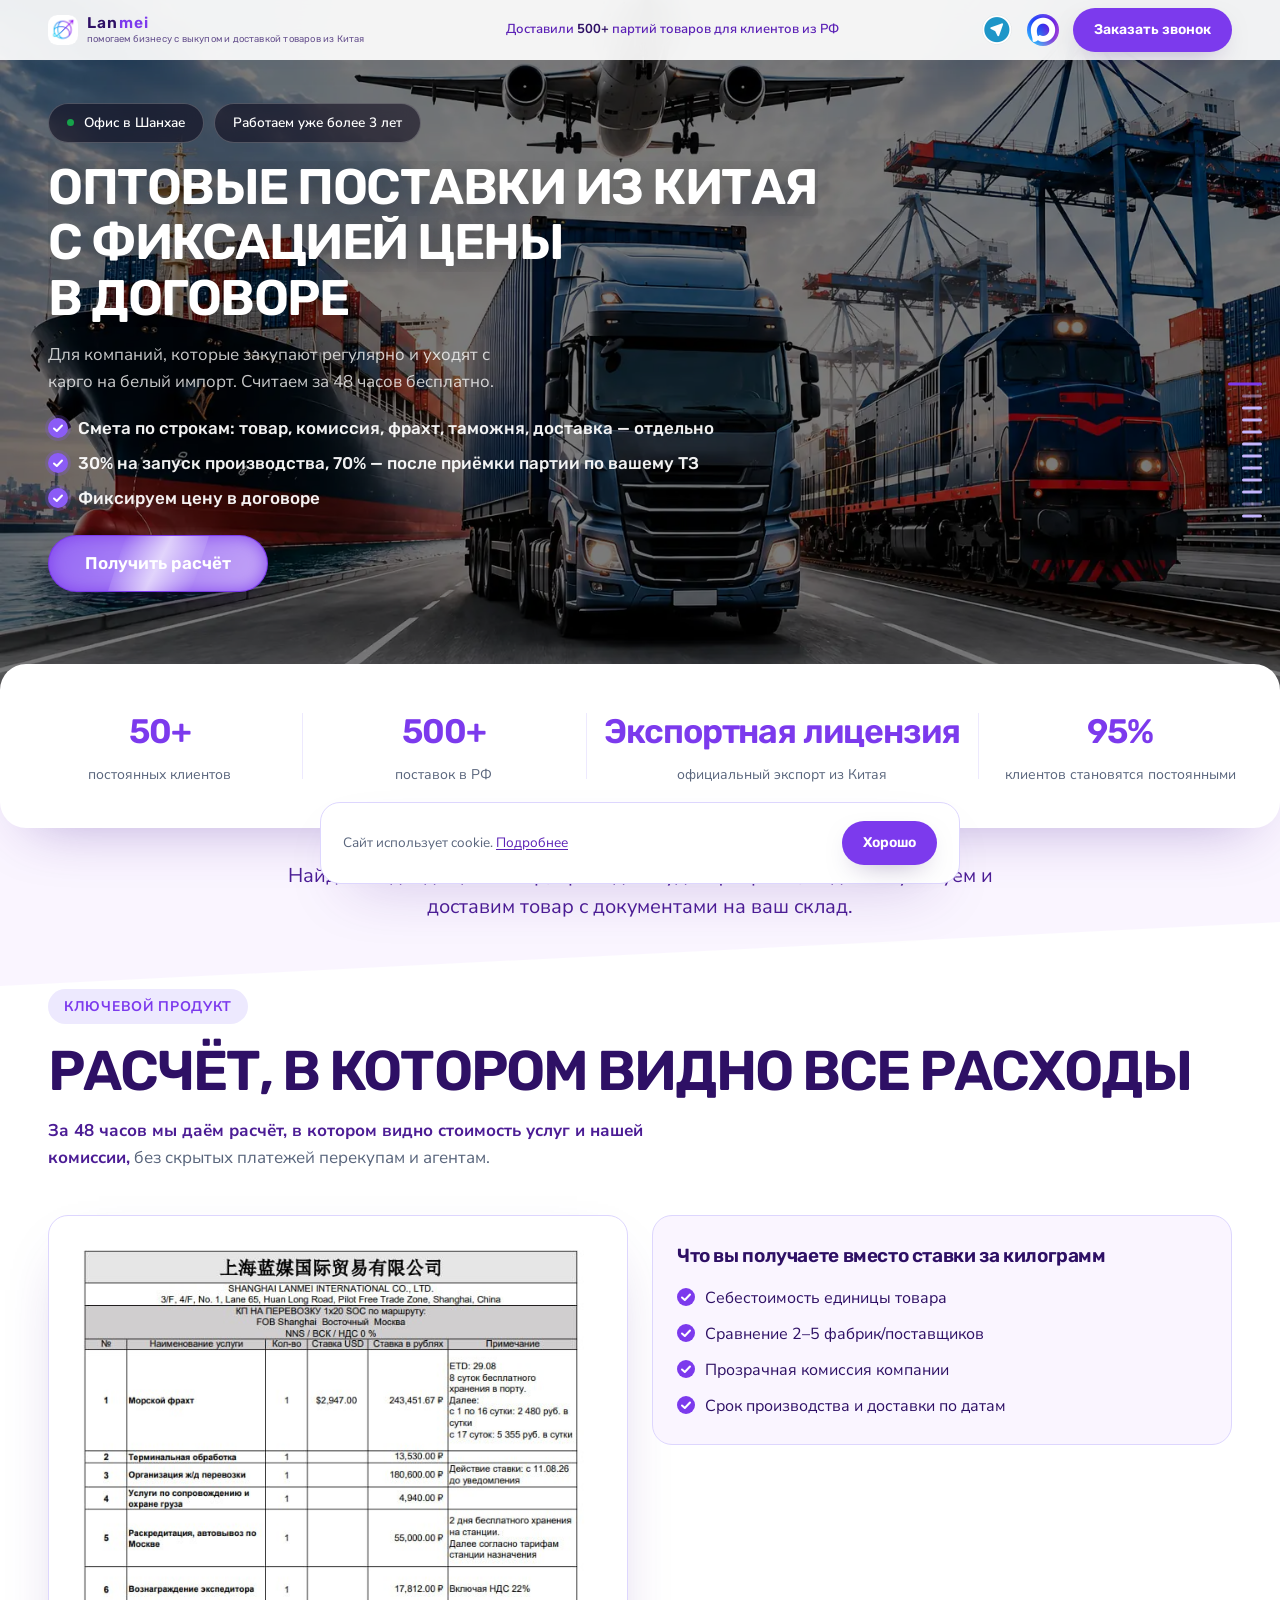
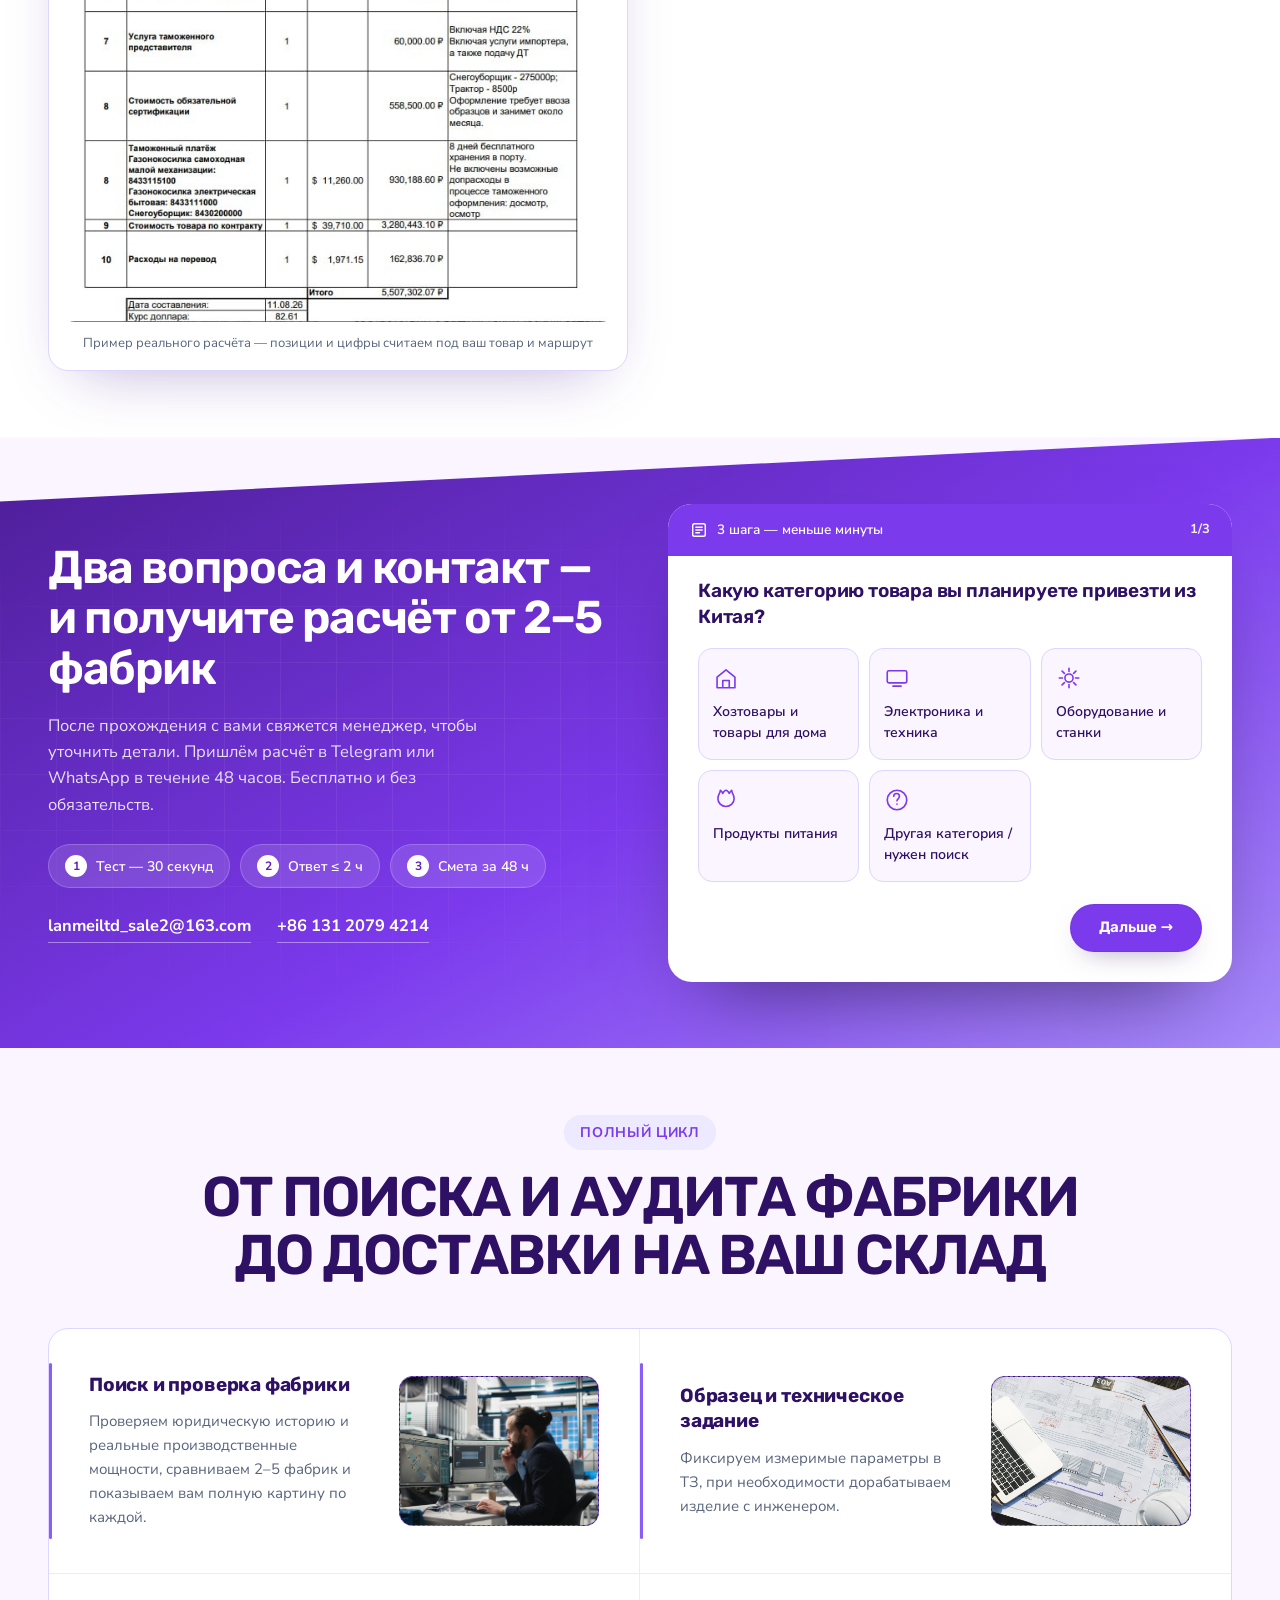
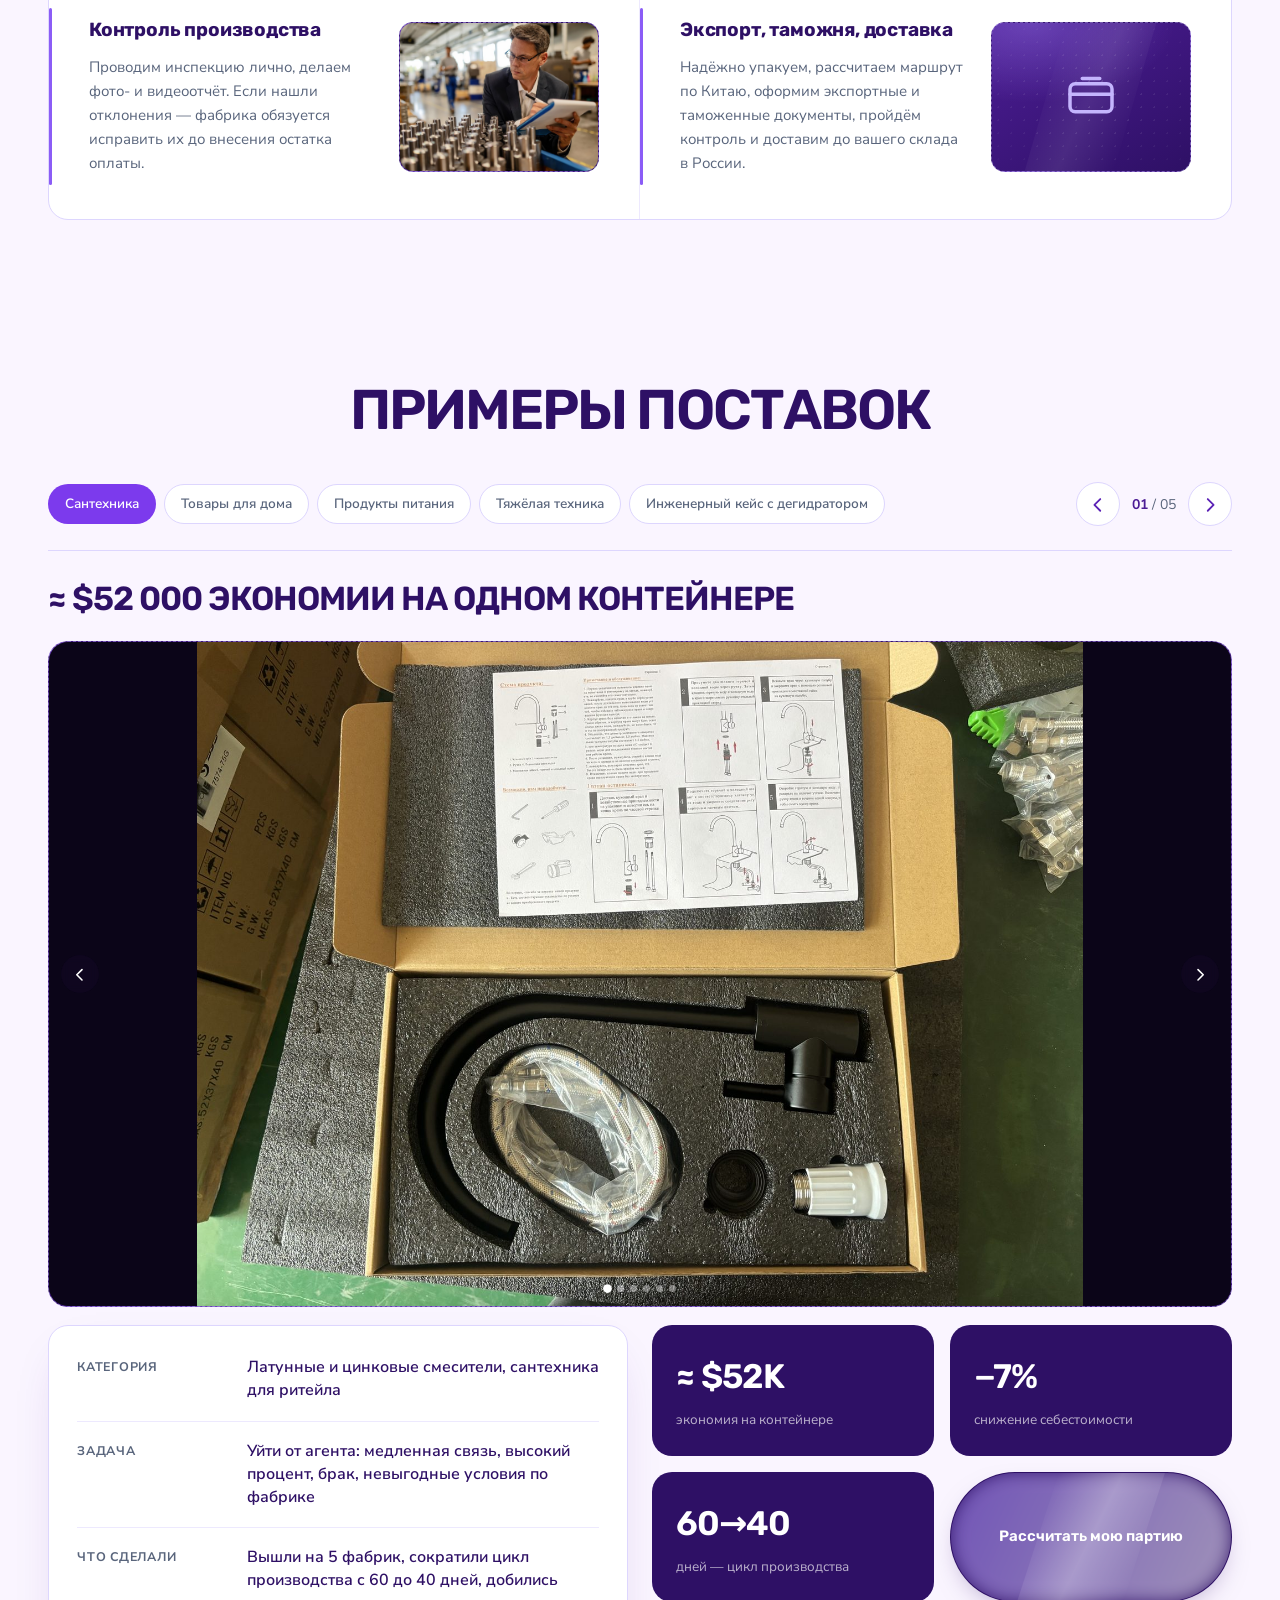
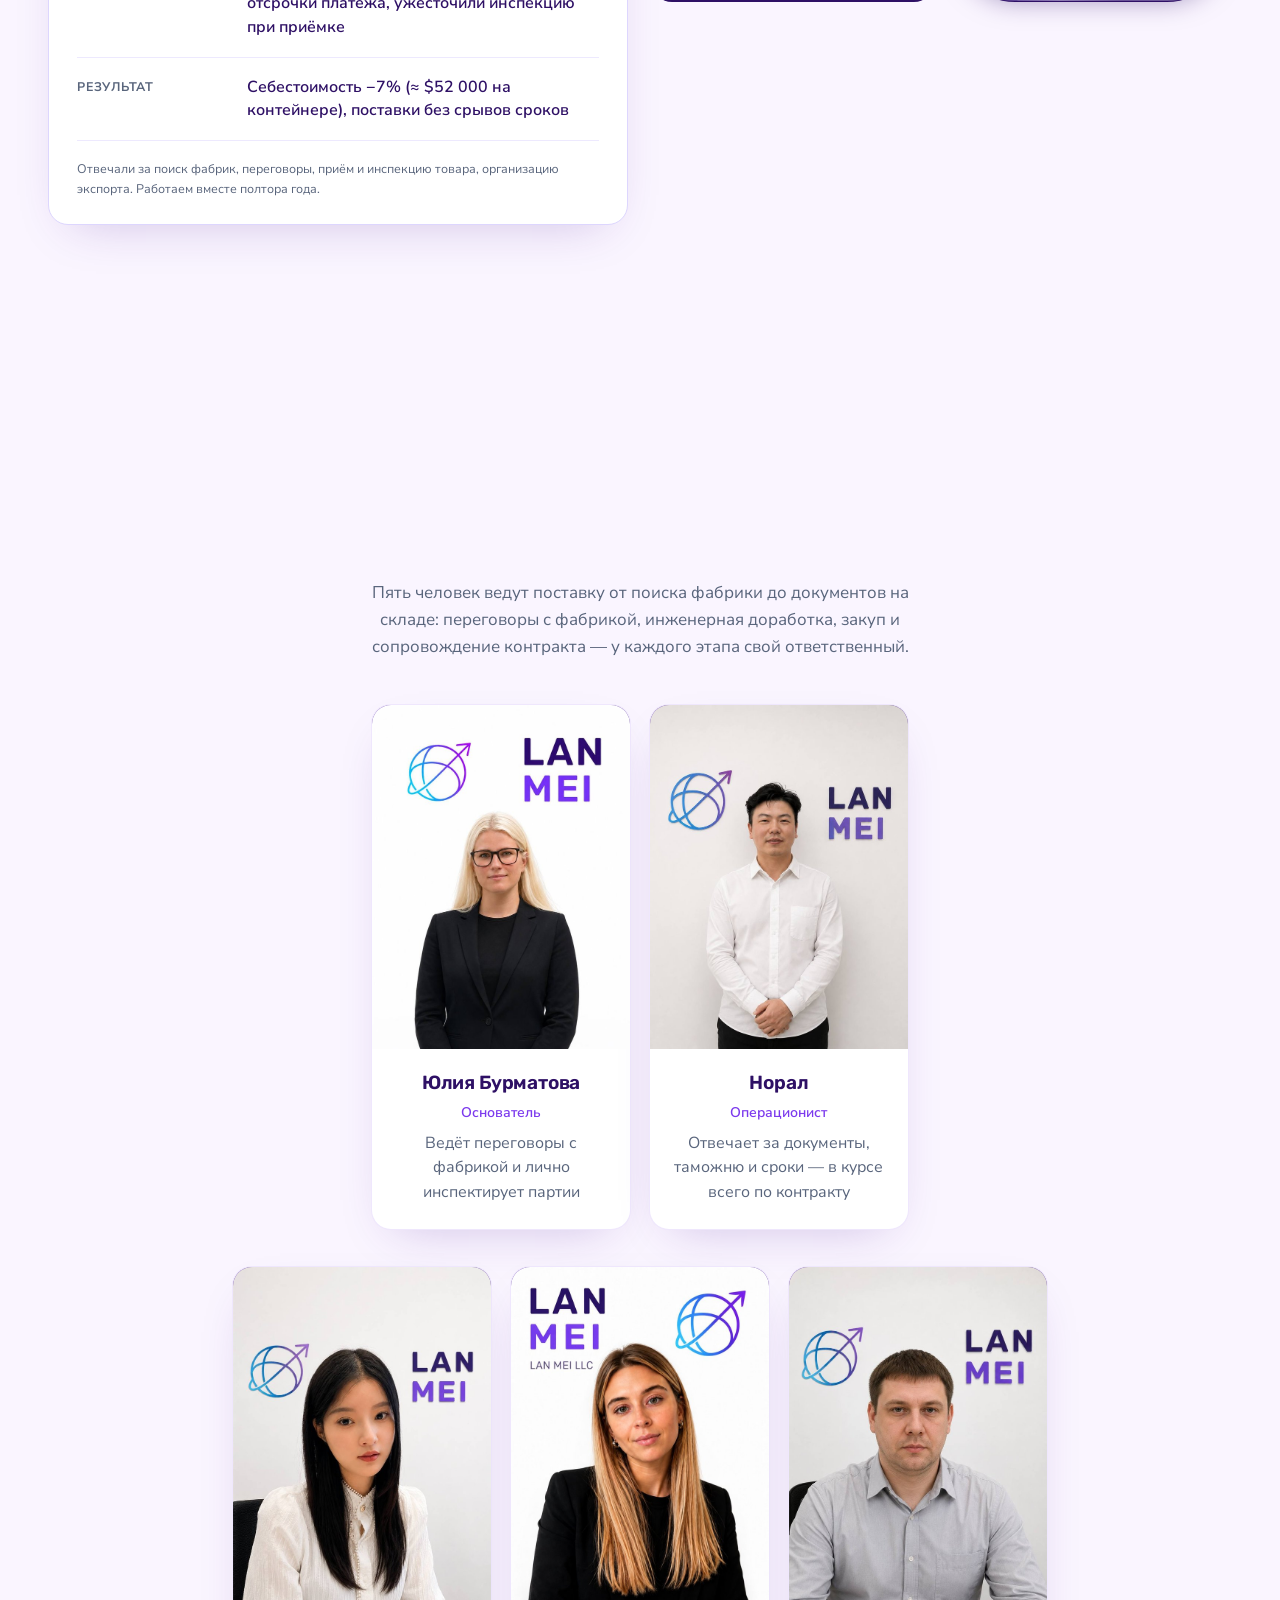
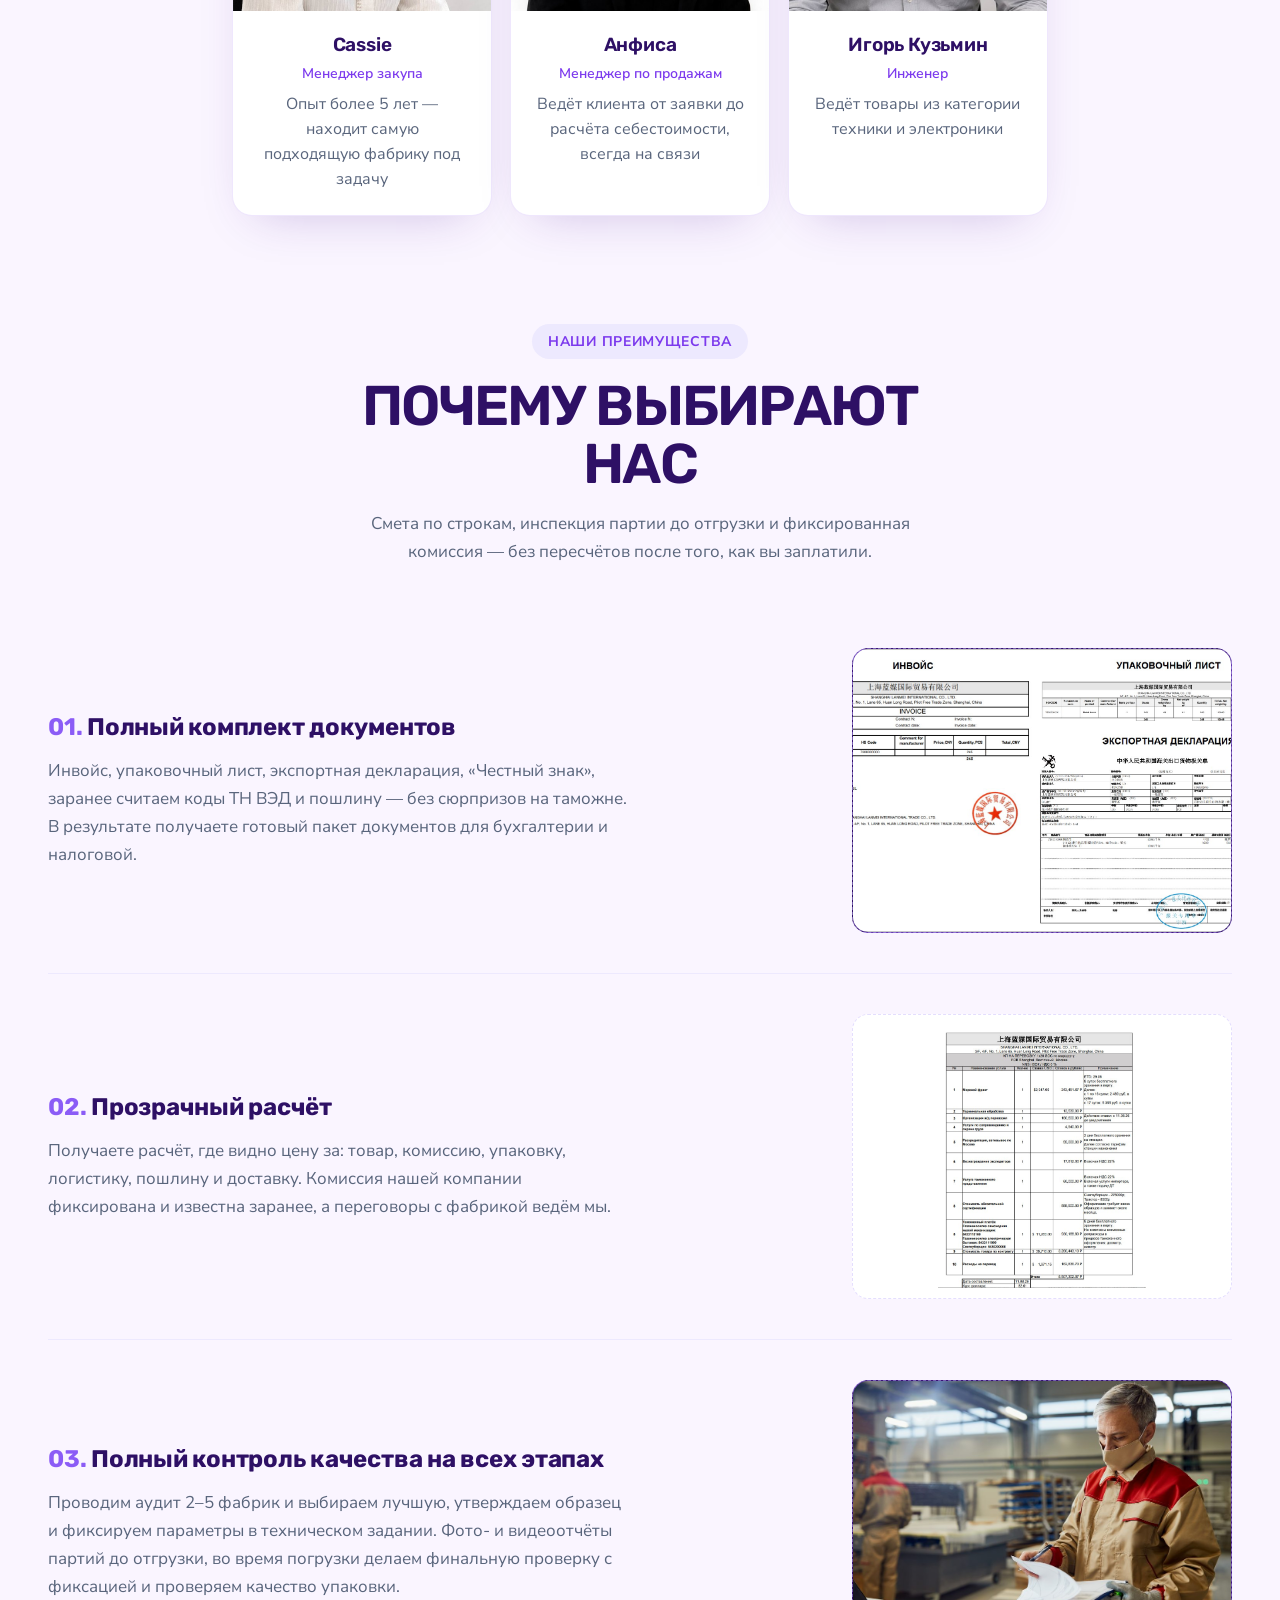
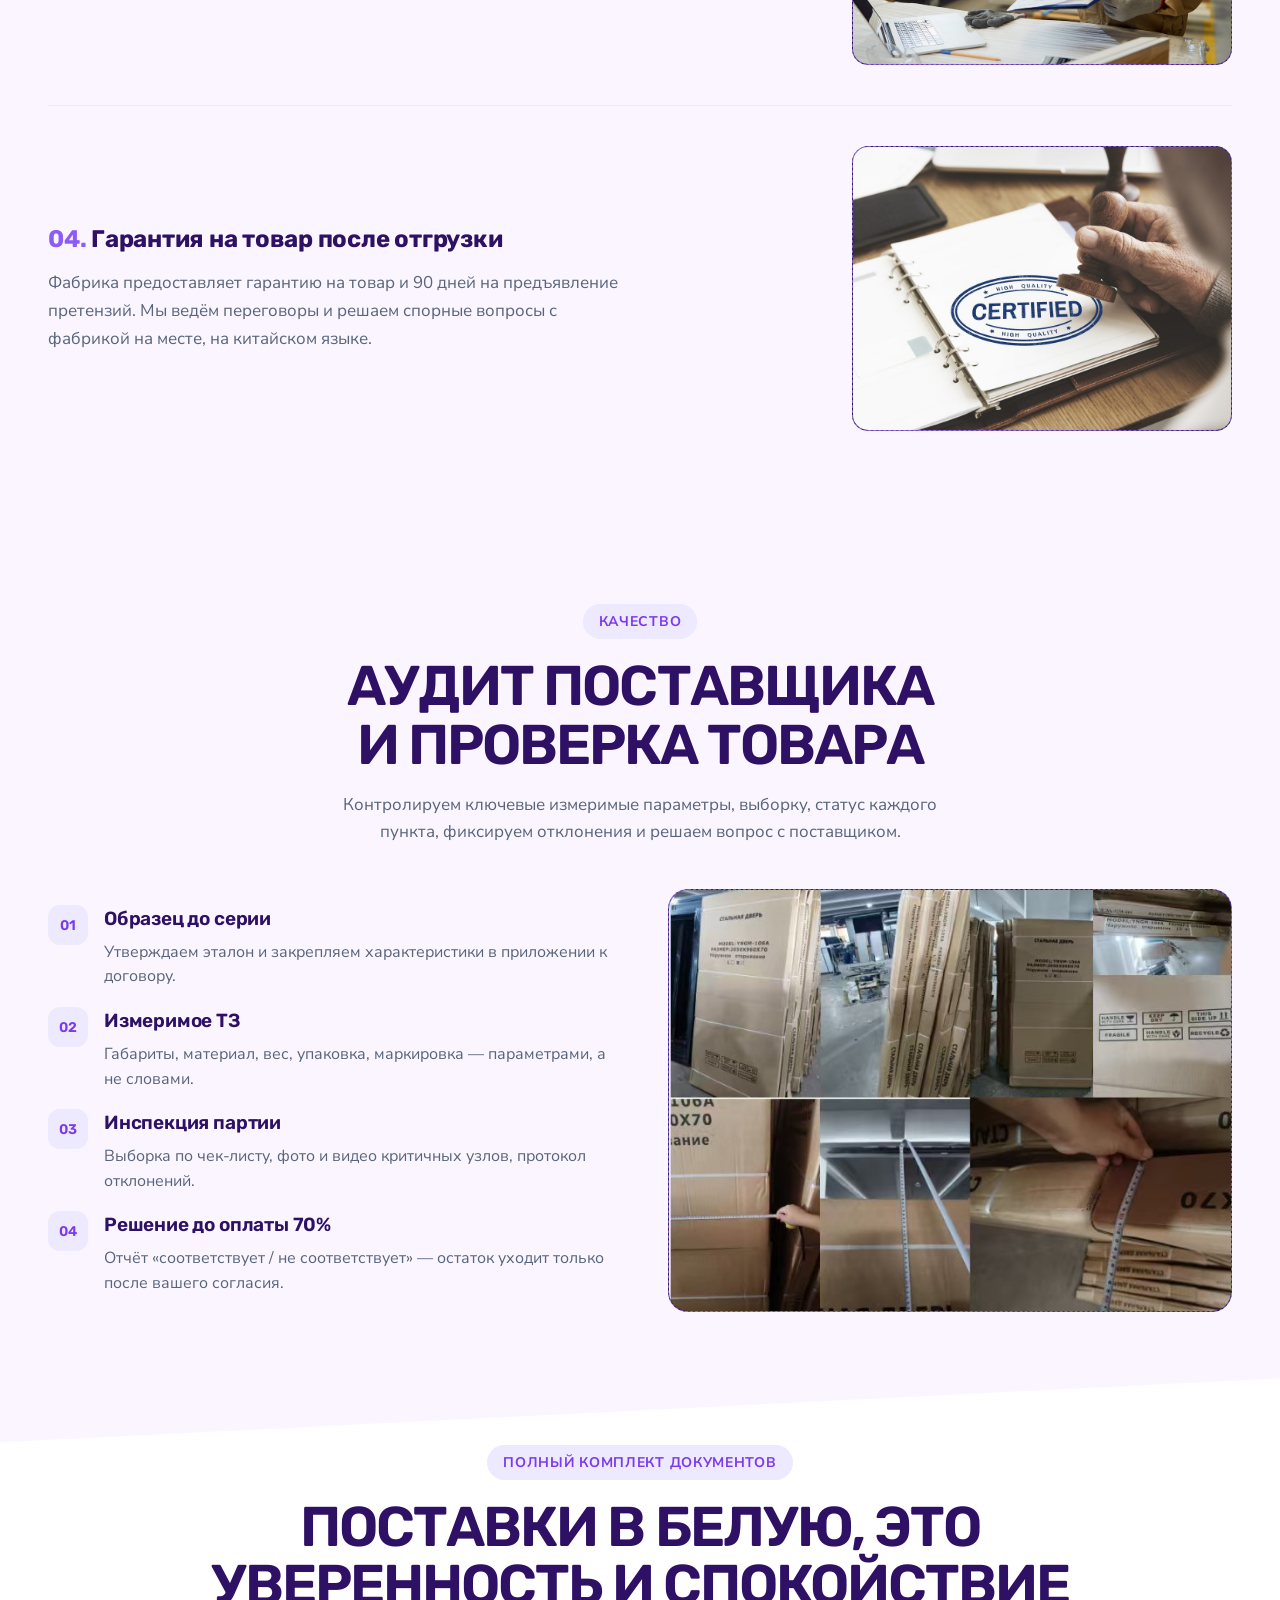
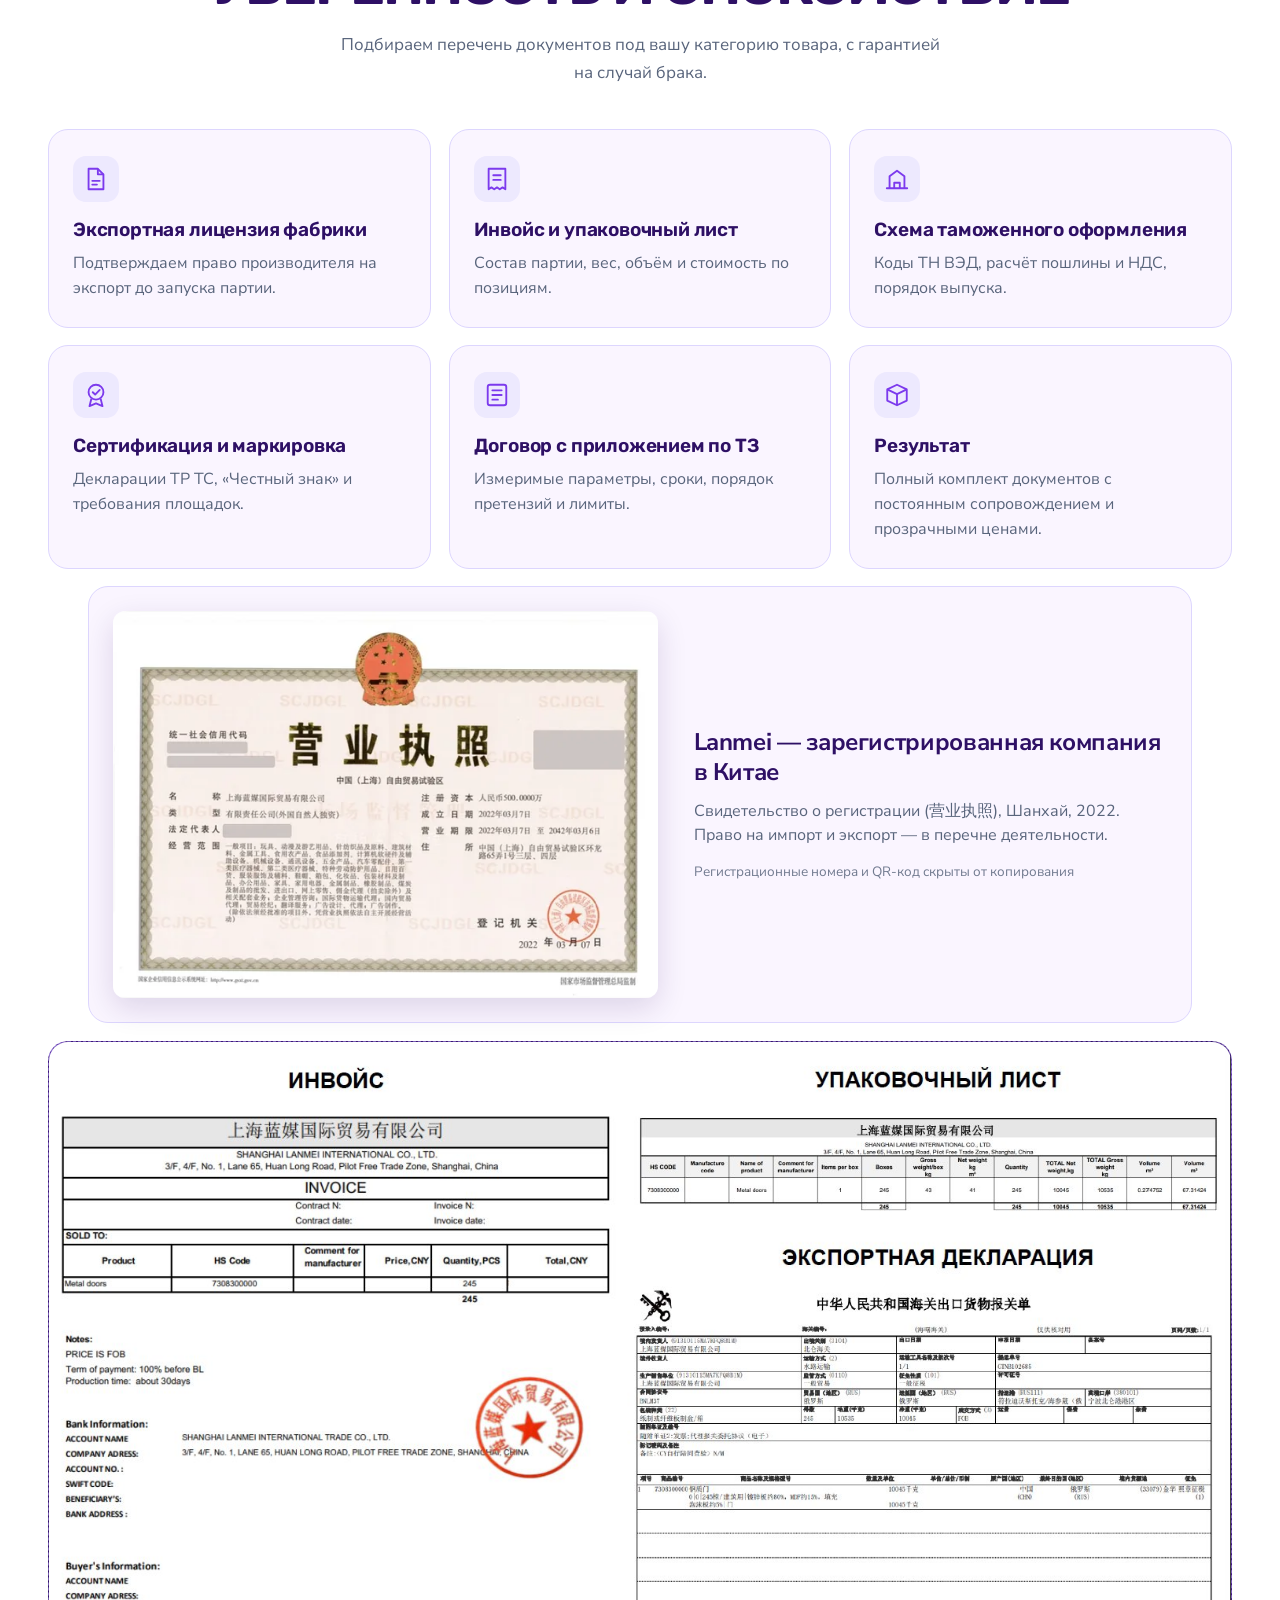
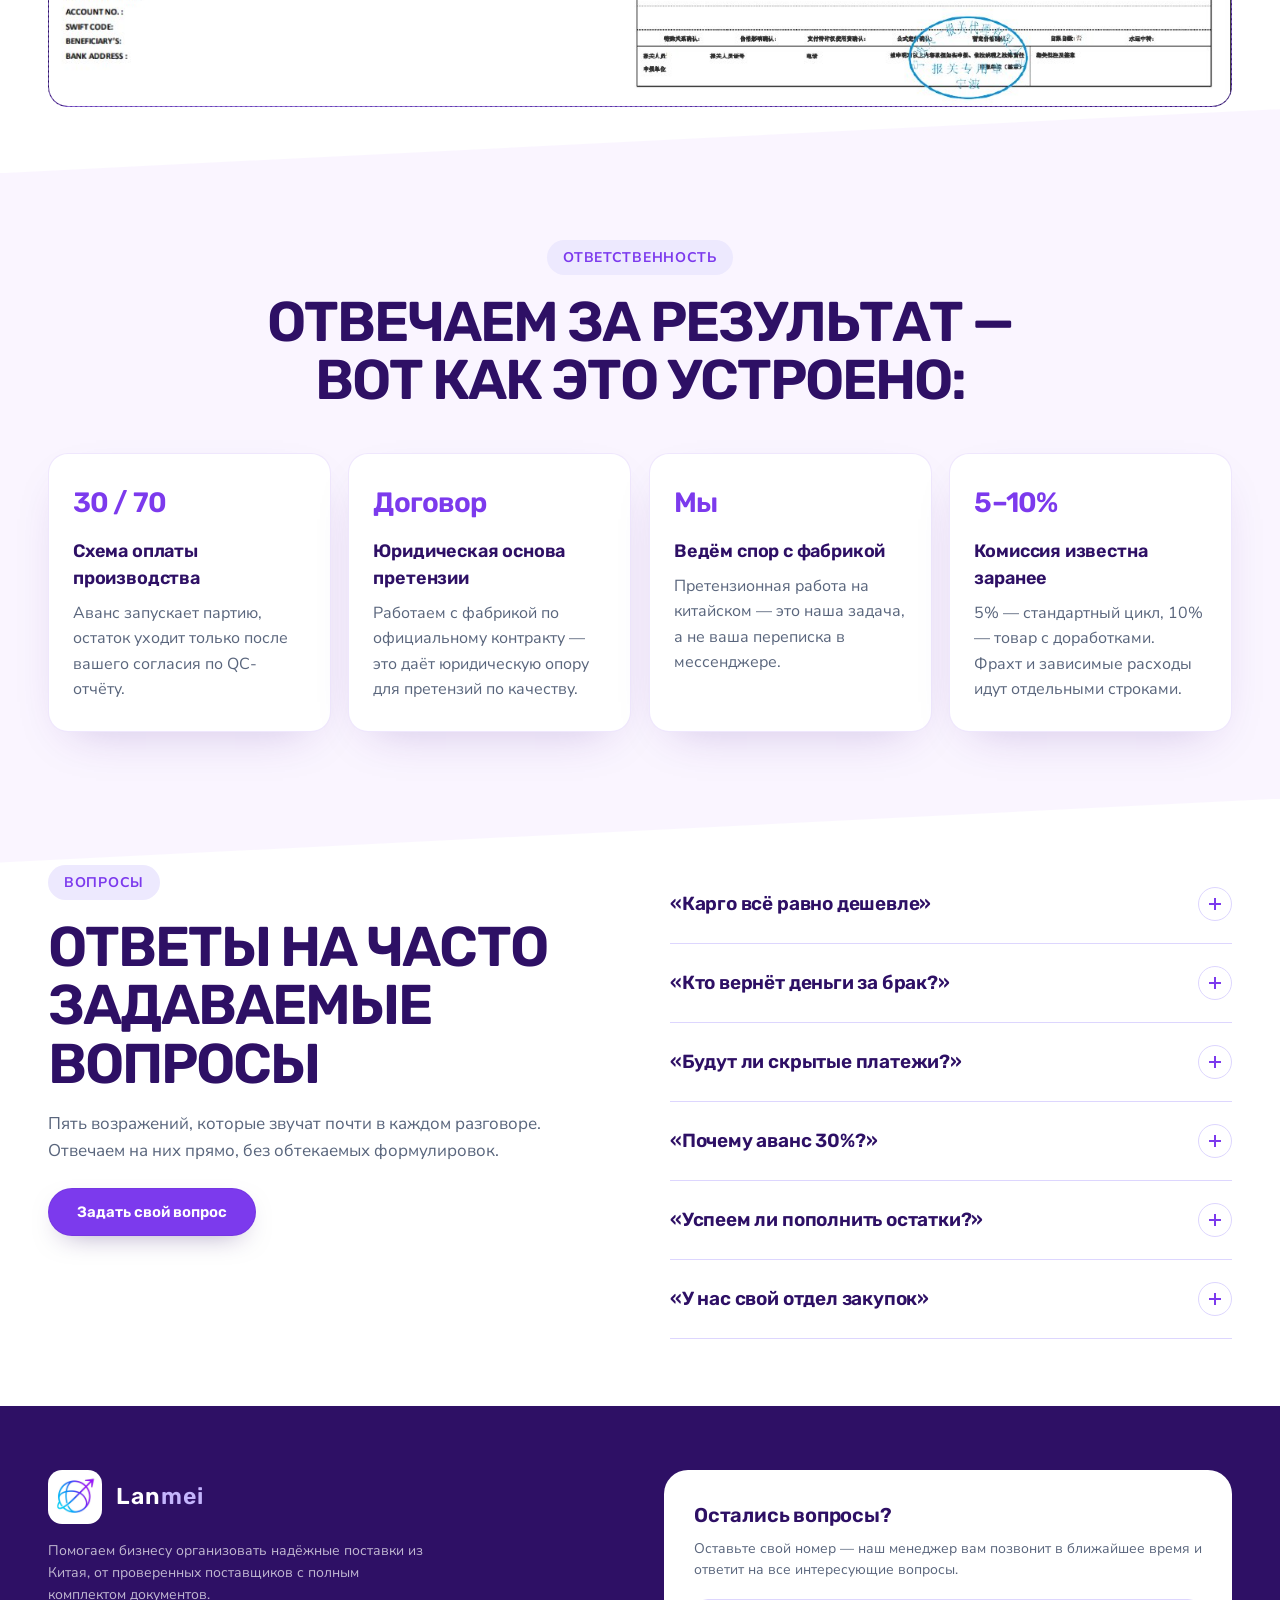
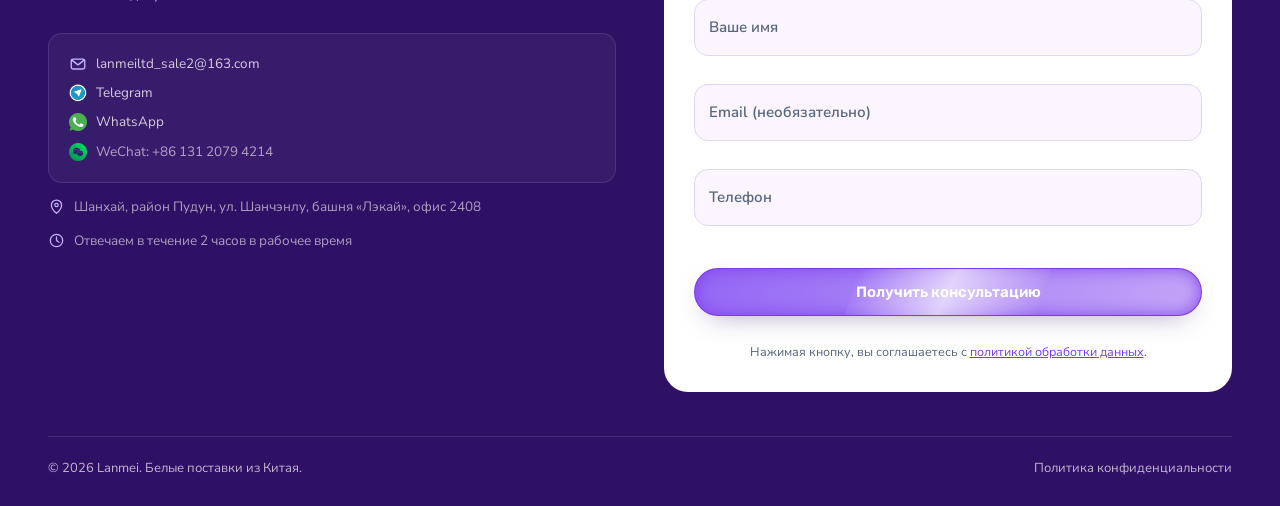
==== commit 3e37e04b: "Первый экран: заголовок «Оптовые поставки из Китая с фиксацией цены в договоре» Разбивка по строкам " ====
--- a/index.html
+++ b/index.html
@@ -19,17 +19,17 @@
     ym(111955901, 'init', {ssr:true, webvisor:true, clickmap:true, ecommerce:"dataLayer", referrer: document.referrer, url: location.href, accurateTrackBounce:true, trackLinks:true});
 </script>
 <!-- /Yandex.Metrika counter -->
-<title>Lanmei — выкуп и доставка из Китая в РФ «под ключ»</title>
+<title>Lanmei — оптовые поставки из Китая с фиксацией цены в договоре</title>
 <meta name="description" content="Оператор белых поставок из Китая для селлеров с закупками от $3 000 в месяц. Проверка фабрики из Шанхая, контроль партии по ТЗ, документы, таможня и доставка до склада. Расчёт себестоимости за 48 часов.">
 <link rel="canonical" href="https://lanmei.ru/">
 <meta property="og:type" content="website">
 <meta property="og:locale" content="ru_RU">
 <meta property="og:url" content="https://lanmei.ru/">
-<meta property="og:title" content="Lanmei — выкуп и доставка из Китая в РФ «под ключ»">
+<meta property="og:title" content="Lanmei — оптовые поставки из Китая с фиксацией цены в договоре">
 <meta property="og:description" content="Оператор белых поставок из Китая для селлеров с закупками от $3 000 в месяц. Проверка фабрики из Шанхая, контроль партии по ТЗ, документы, таможня и доставка до склада. Расчёт себестоимости за 48 часов.">
 <meta property="og:image" content="https://lanmei.ru/photos/glavnaya.jpg">
 <meta name="twitter:card" content="summary_large_image">
-<meta name="twitter:title" content="Lanmei — выкуп и доставка из Китая в РФ «под ключ»">
+<meta name="twitter:title" content="Lanmei — оптовые поставки из Китая с фиксацией цены в договоре">
 <meta name="twitter:description" content="Оператор белых поставок из Китая для селлеров с закупками от $3 000 в месяц. Проверка фабрики из Шанхая, контроль партии по ТЗ, документы, таможня и доставка до склада.">
 <meta name="twitter:image" content="https://lanmei.ru/photos/glavnaya.jpg">
 <script type="application/ld+json">
@@ -139,7 +139,7 @@
 <link rel="preload" as="style" href="https://fonts.googleapis.com/css2?family=Nunito+Sans:wght@300;400;500;600;700&family=Rubik:wght@400;500;600;700&display=swap">
 <link href="https://fonts.googleapis.com/css2?family=Nunito+Sans:wght@300;400;500;600;700&family=Rubik:wght@400;500;600;700&display=swap" rel="stylesheet" media="print" onload="this.media='all'">
 <noscript><link href="https://fonts.googleapis.com/css2?family=Nunito+Sans:wght@300;400;500;600;700&family=Rubik:wght@400;500;600;700&display=swap" rel="stylesheet"></noscript>
-<link rel="stylesheet" href="css/style.css?v=66">
+<link rel="stylesheet" href="css/style.css?v=67">
 <link rel="icon" href="favicon.ico" sizes="any">
 <link rel="icon" type="image/png" sizes="32x32" href="favicon-32.png">
 <link rel="icon" type="image/png" sizes="192x192" href="favicon-192.png">
@@ -205,10 +205,11 @@
         <div class="hero__badge reveal" data-delay="40">Работаем уже более 3 лет</div>
       </div>
 
+      <!-- Разбивка по строкам разная: на компьютере «Оптовые поставки из Китая / с фиксацией цены / в договоре»,
+           на телефоне «Оптовые поставки / из Китая с фиксацией / цены в договоре» (решение Леонида, 19.10).
+           Текст один, переносы — через br-d (компьютер) и br-m (телефон). -->
       <h1 class="hero__title">
-        <span class="line"><span>Выкуп и доставка товаров</span></span>
-        <span class="line"><span>из Китая с фиксированной</span></span>
-        <span class="line"><span>ценой в договоре</span></span>
+        <span class="h1-part"><span>Оптовые поставки</span></span> <br class="br-m"><span class="h1-part"><span>из Китая</span></span> <br class="br-d"><span class="h1-part"><span>с фиксацией</span></span> <br class="br-m"><span class="h1-part"><span>цены</span></span> <br class="br-d"><span class="h1-part"><span>в договоре</span></span>
       </h1>
 
       <p class="hero__sub reveal" data-delay="120">Для компаний, которые закупают регулярно и уходят с карго на белый импорт. Считаем за 48 часов бесплатно.</p>
--- a/css/style.css
+++ b/css/style.css
@@ -352,6 +352,17 @@
 .hero__title .line>span{display:block;transform:translateY(105%);transition:transform .9s var(--ease)}
 .is-loaded .hero__title .line>span{transform:translateY(0)}
 .is-loaded .hero__title .line:nth-child(2)>span{transition-delay:.1s}
+/* заголовок первого экрана с 19.10 — куски фразы (.h1-part), строки задают br-d / br-m */
+.hero__title{white-space:nowrap}
+.hero__title .h1-part{display:inline-block;overflow:hidden;vertical-align:top;padding-bottom:.06em}
+.hero__title .h1-part>span{display:inline-block;transform:translateY(105%);transition:transform .9s var(--ease)}
+.is-loaded .hero__title .h1-part>span{transform:translateY(0)}
+.is-loaded .hero__title .h1-part:nth-of-type(2)>span{transition-delay:.06s}
+.is-loaded .hero__title .h1-part:nth-of-type(3)>span{transition-delay:.12s}
+.is-loaded .hero__title .h1-part:nth-of-type(4)>span{transition-delay:.18s}
+.is-loaded .hero__title .h1-part:nth-of-type(5)>span{transition-delay:.24s}
+.hero__title .br-d{display:none}
+@media (min-width:900px){ .hero__title .br-d{display:inline} .hero__title .br-m{display:none} }
 /* «под ключ» — вторым цветом, как акцент во второй строке референса */
 .hero__title em{font-style:normal;color:var(--violet-300)}
 
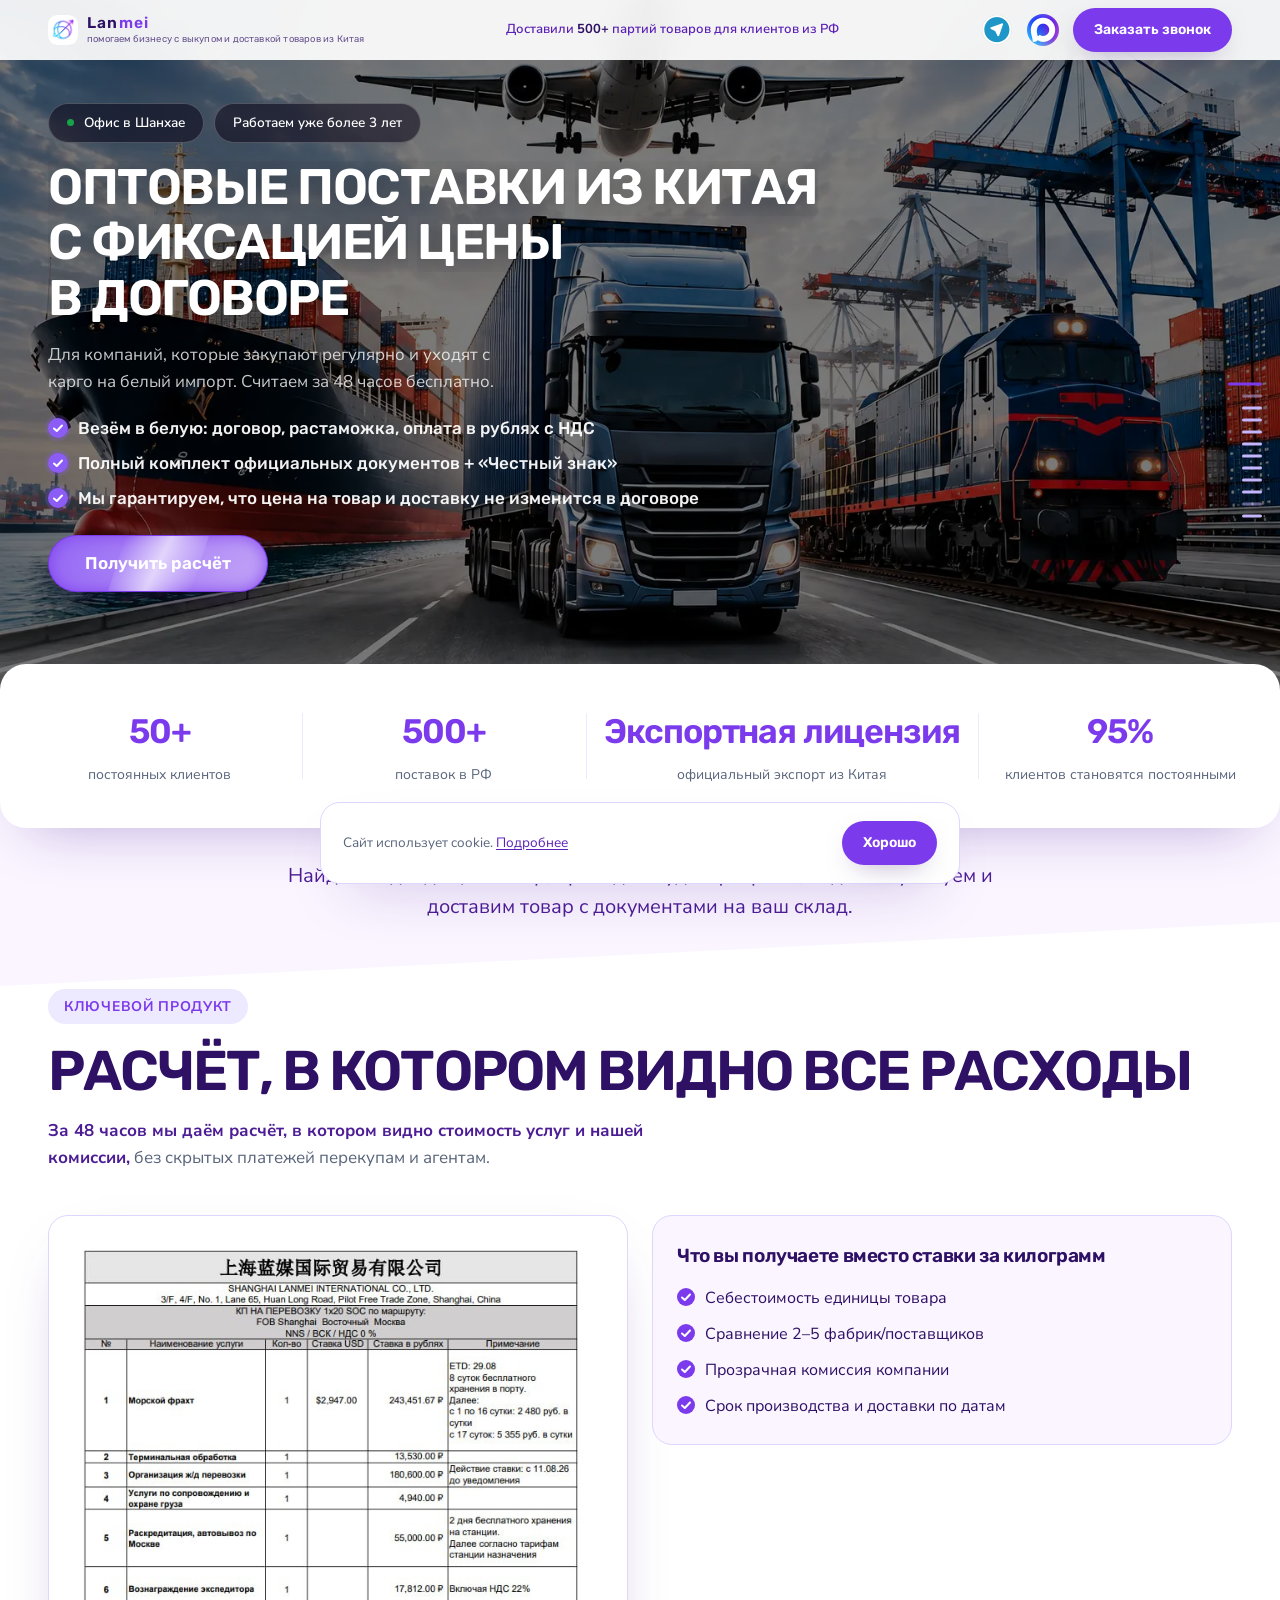
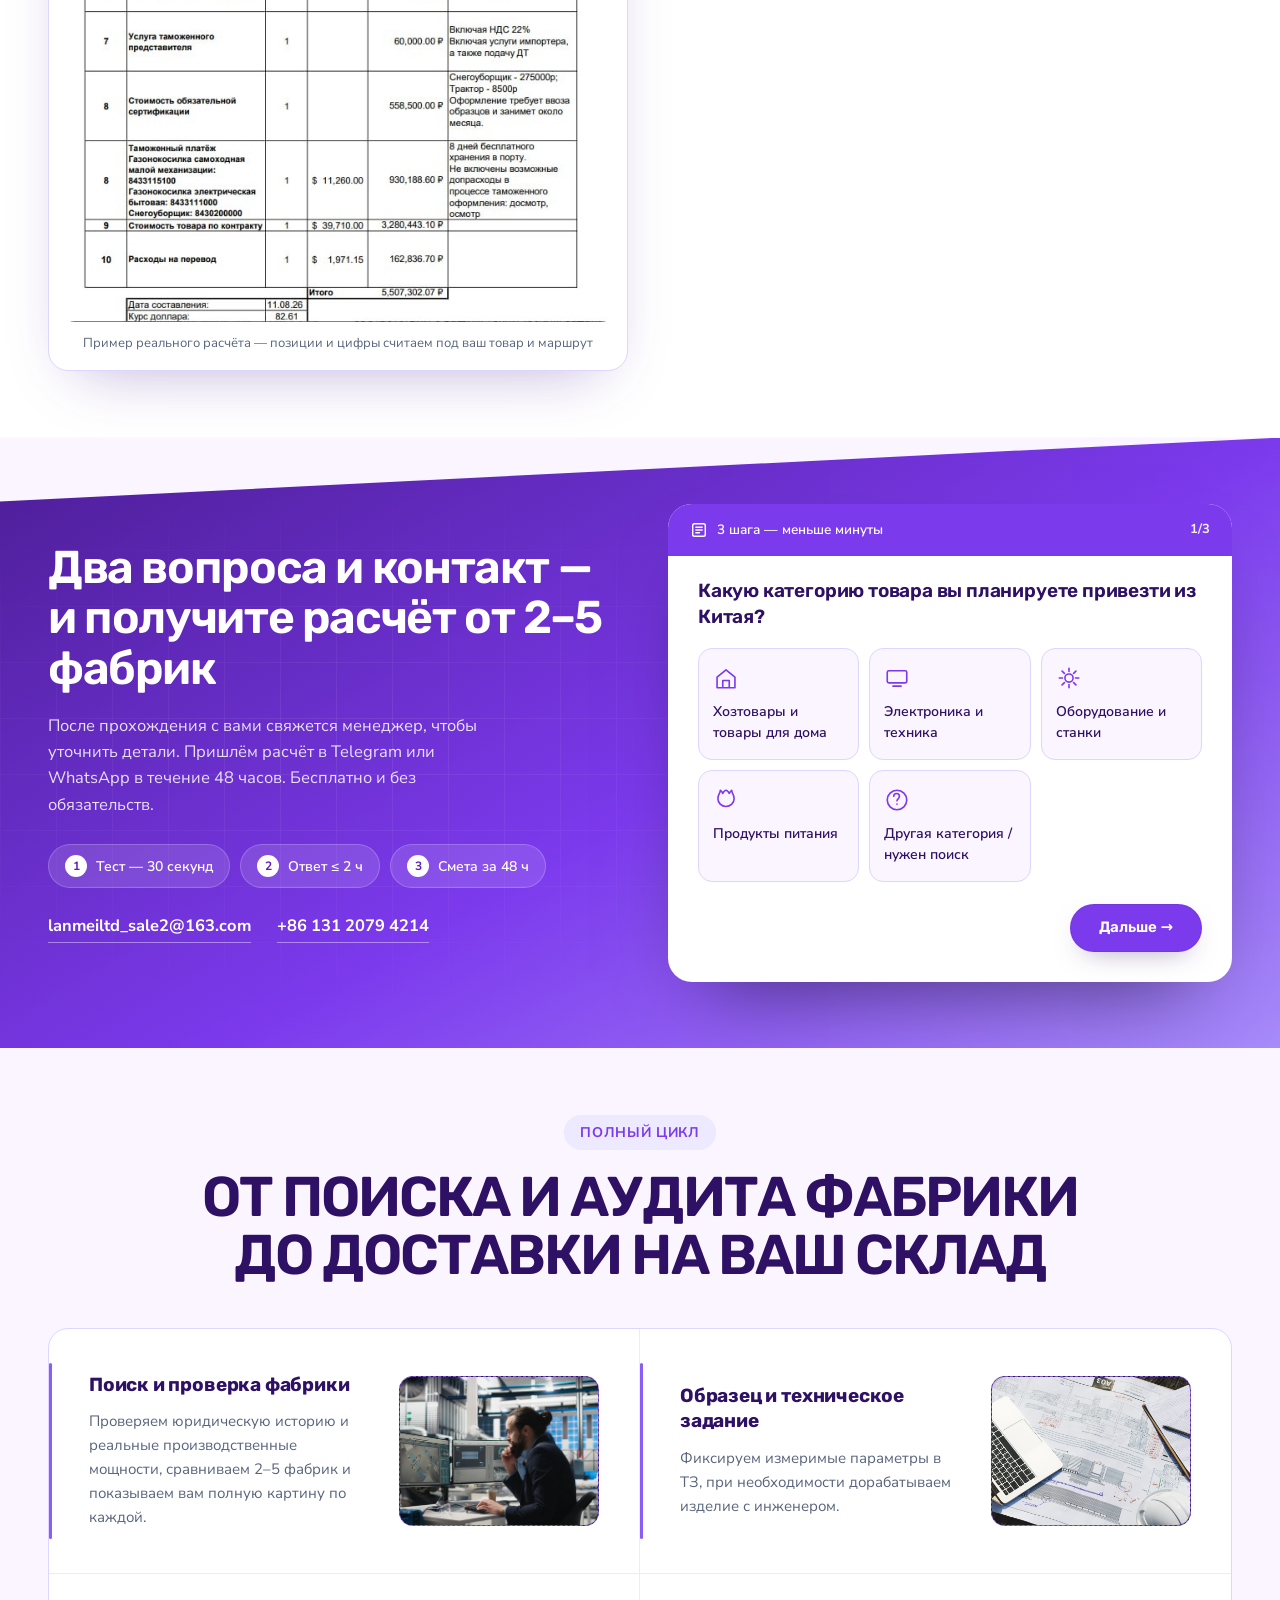
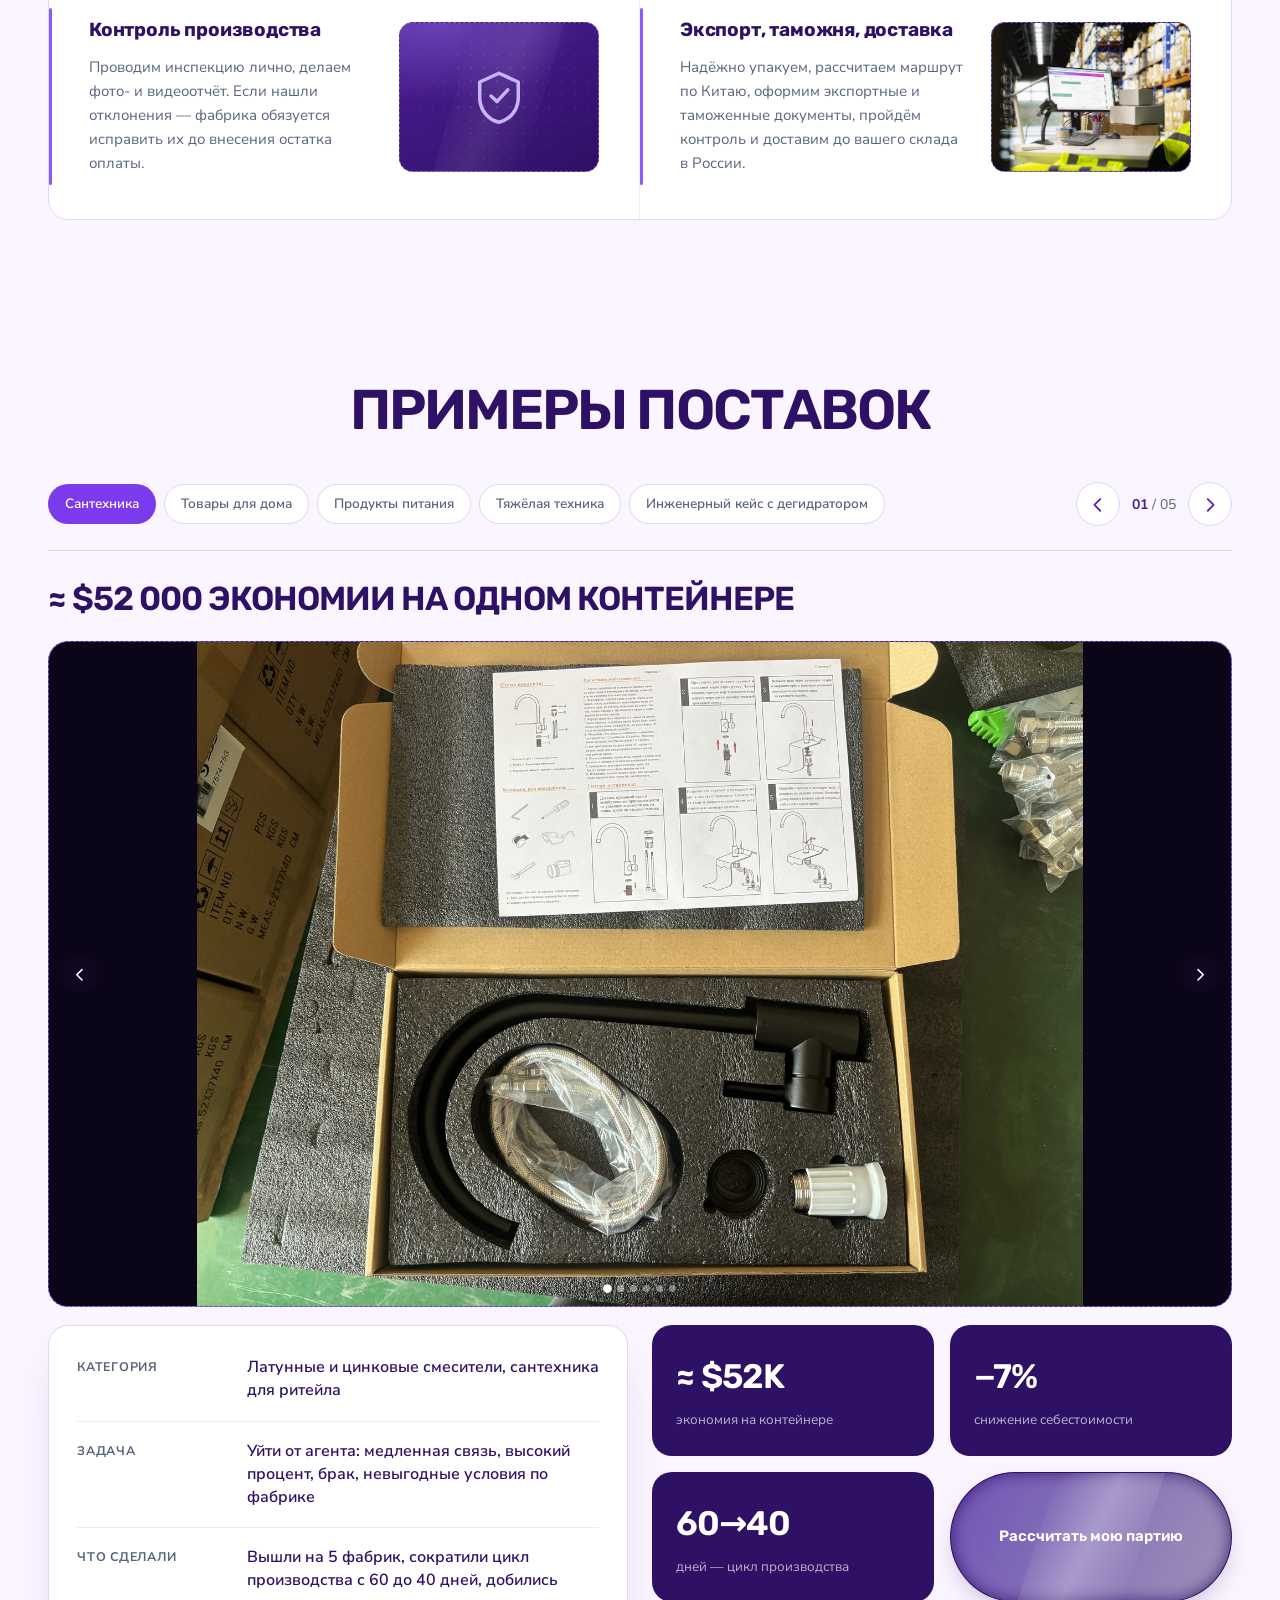
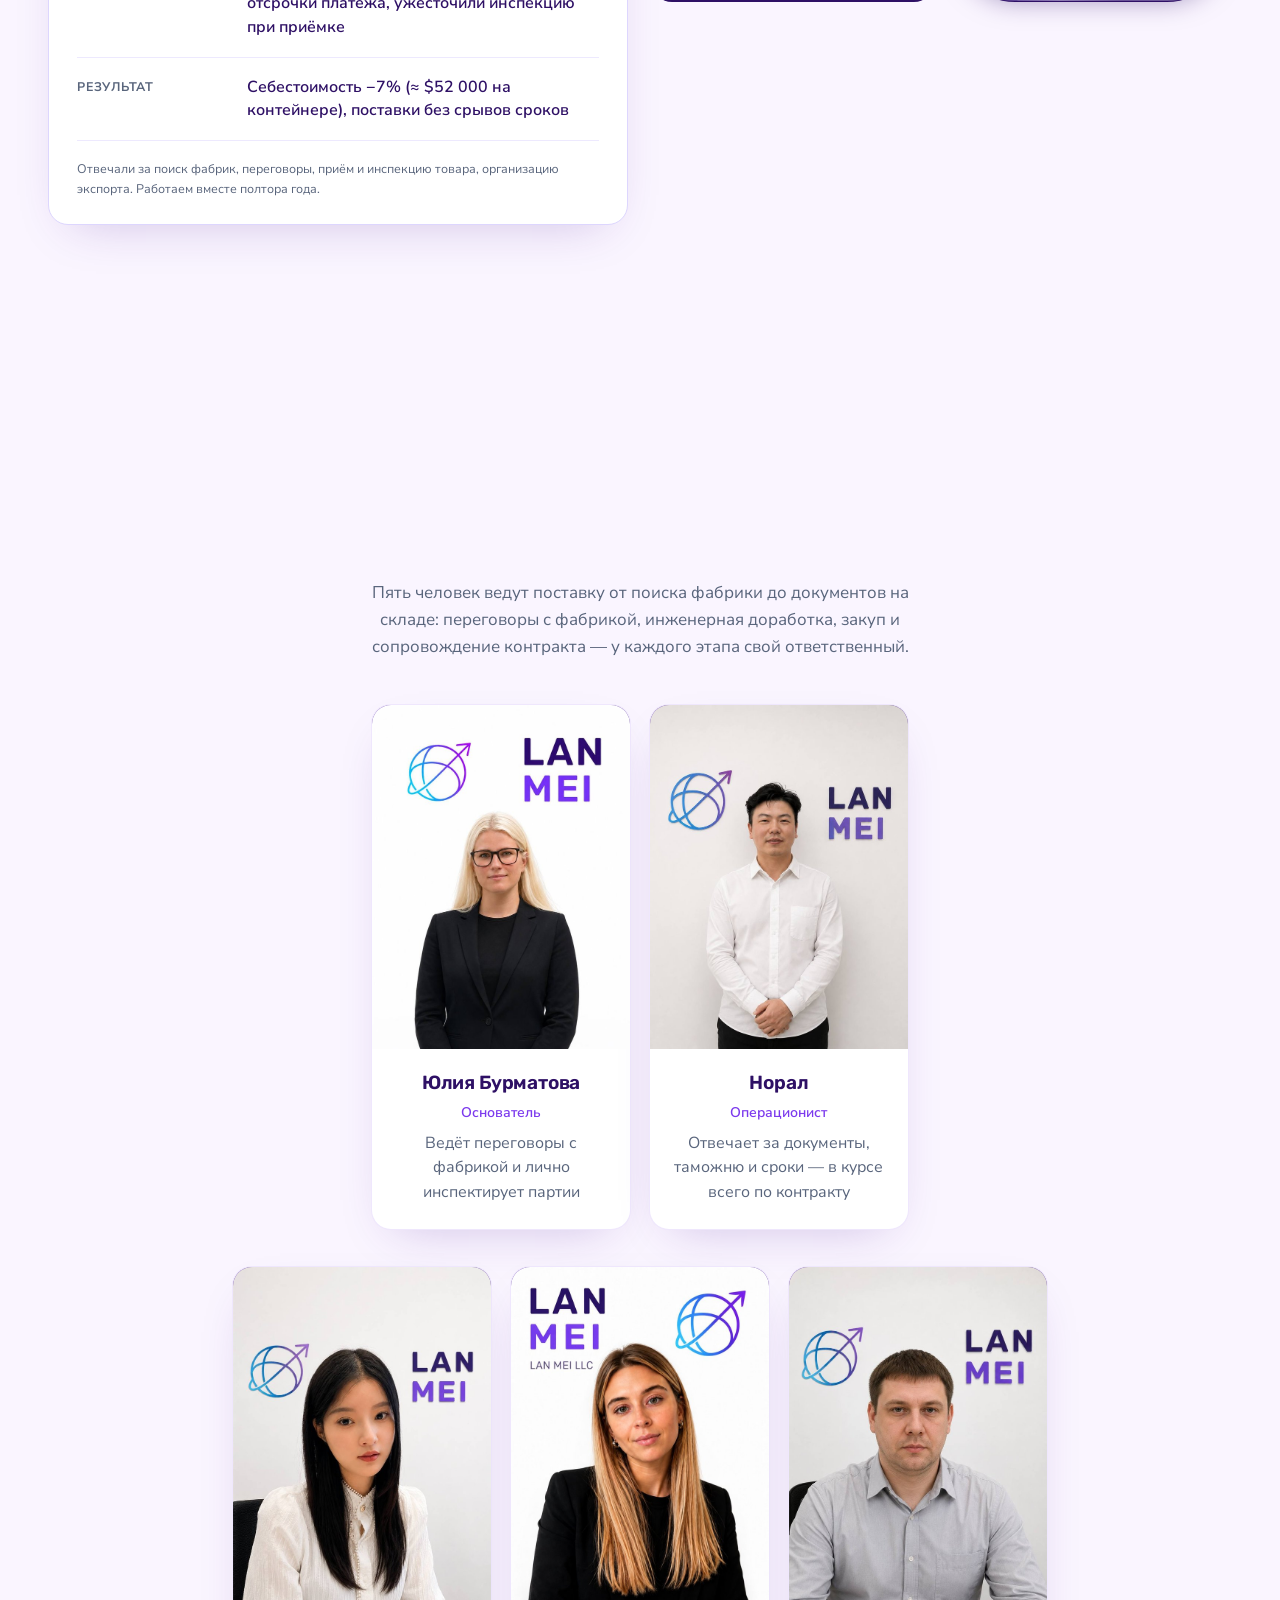
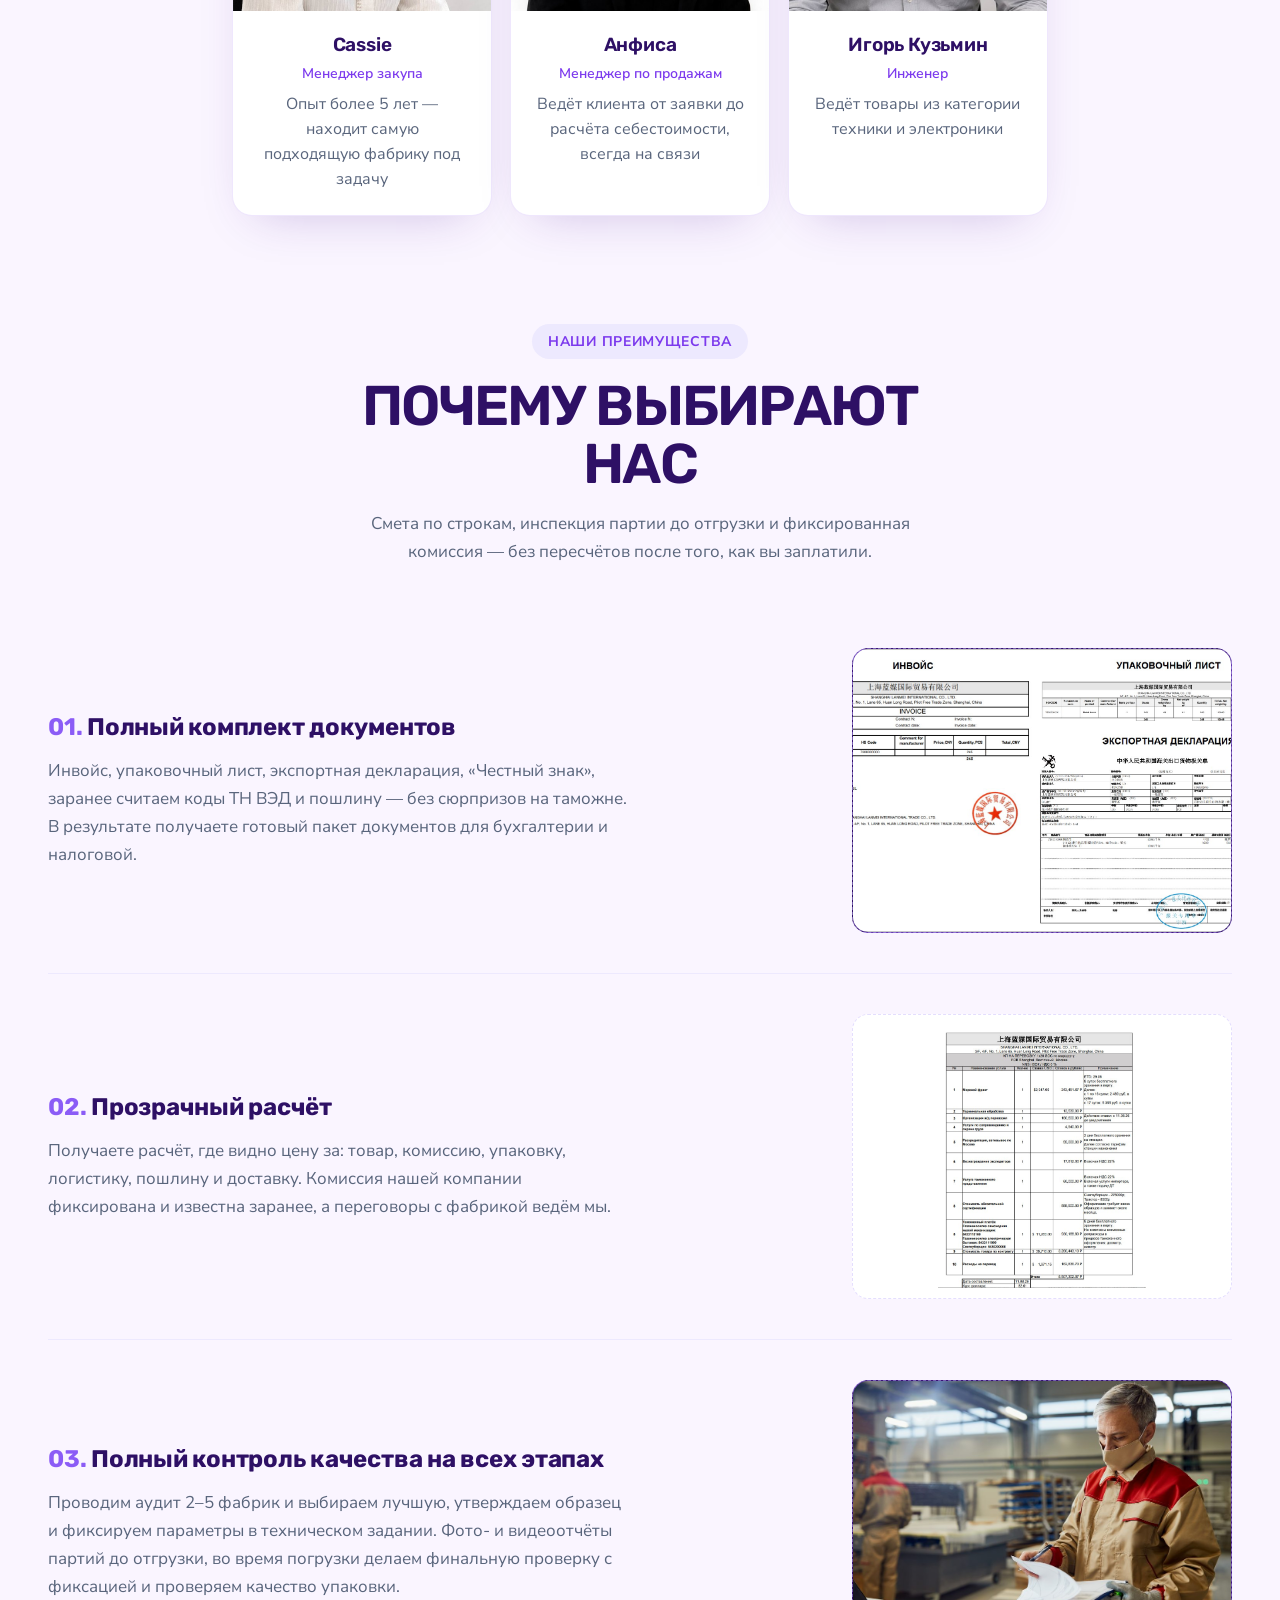
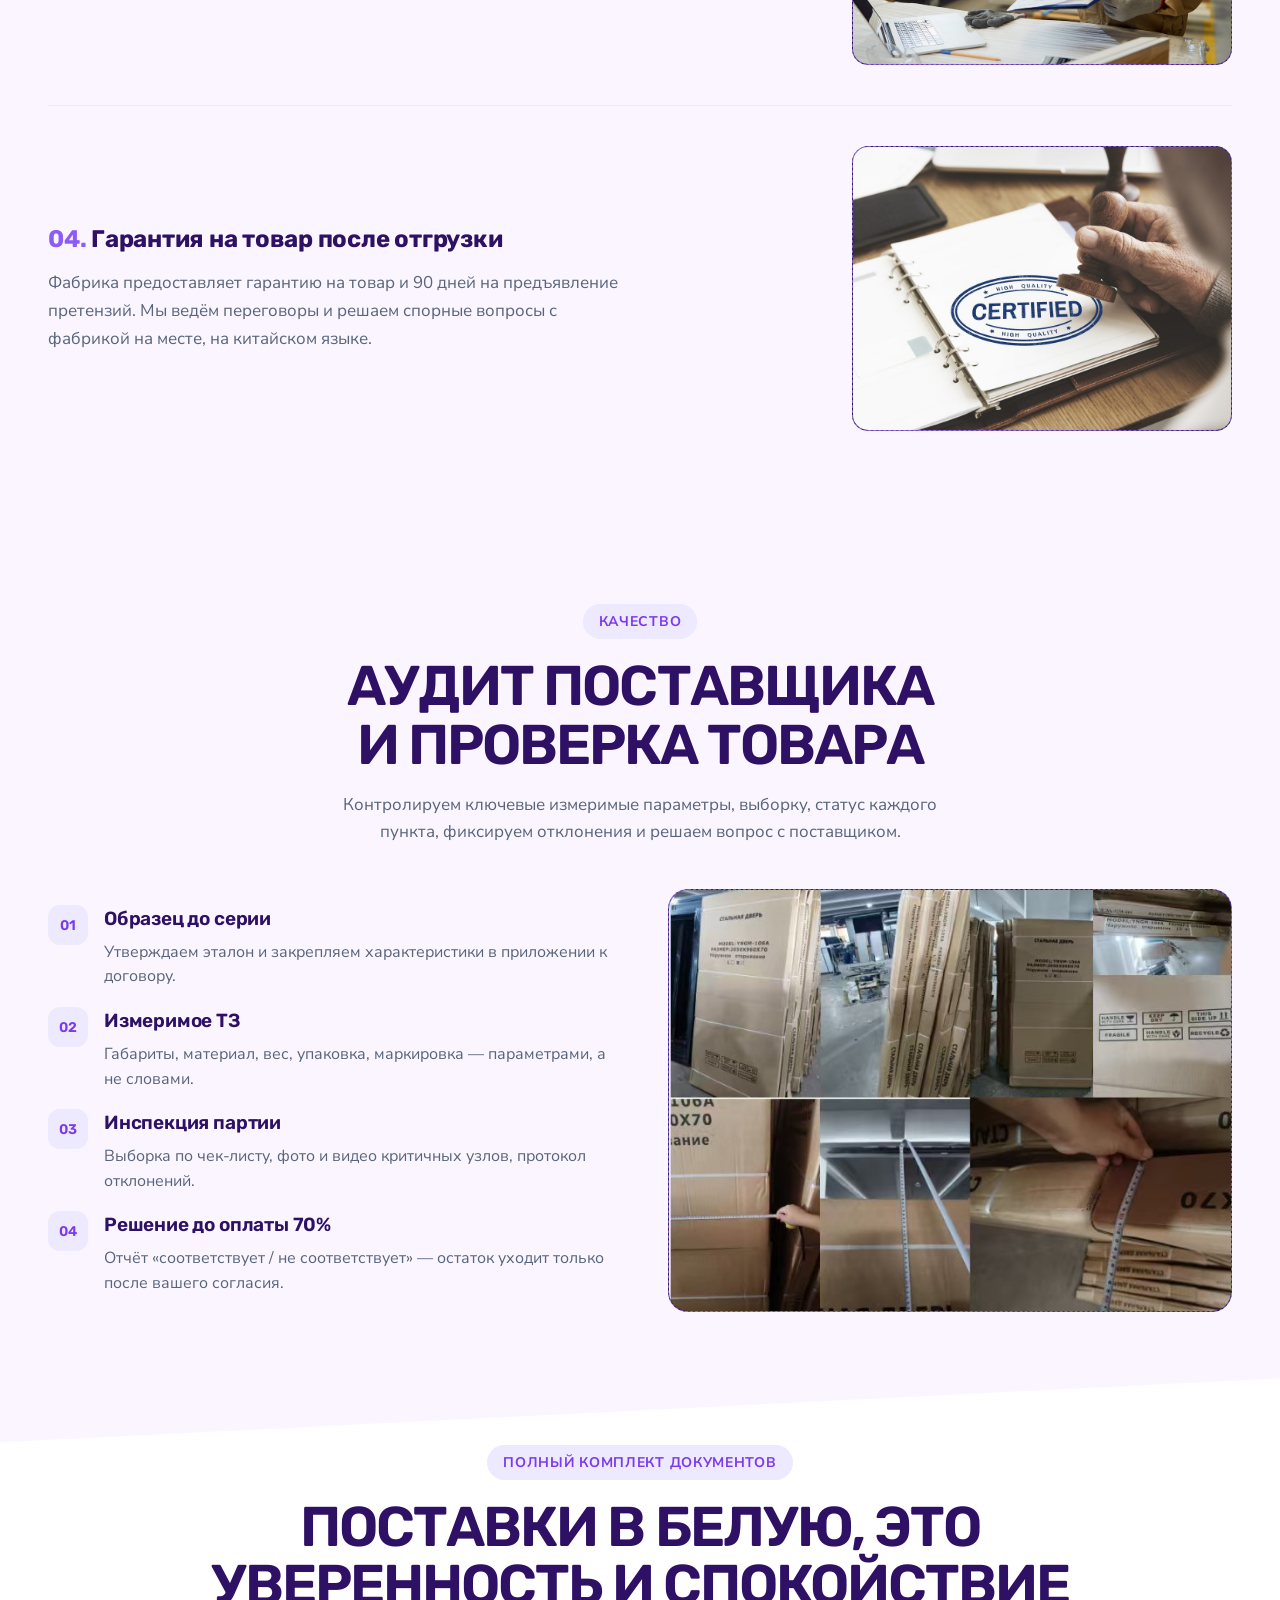
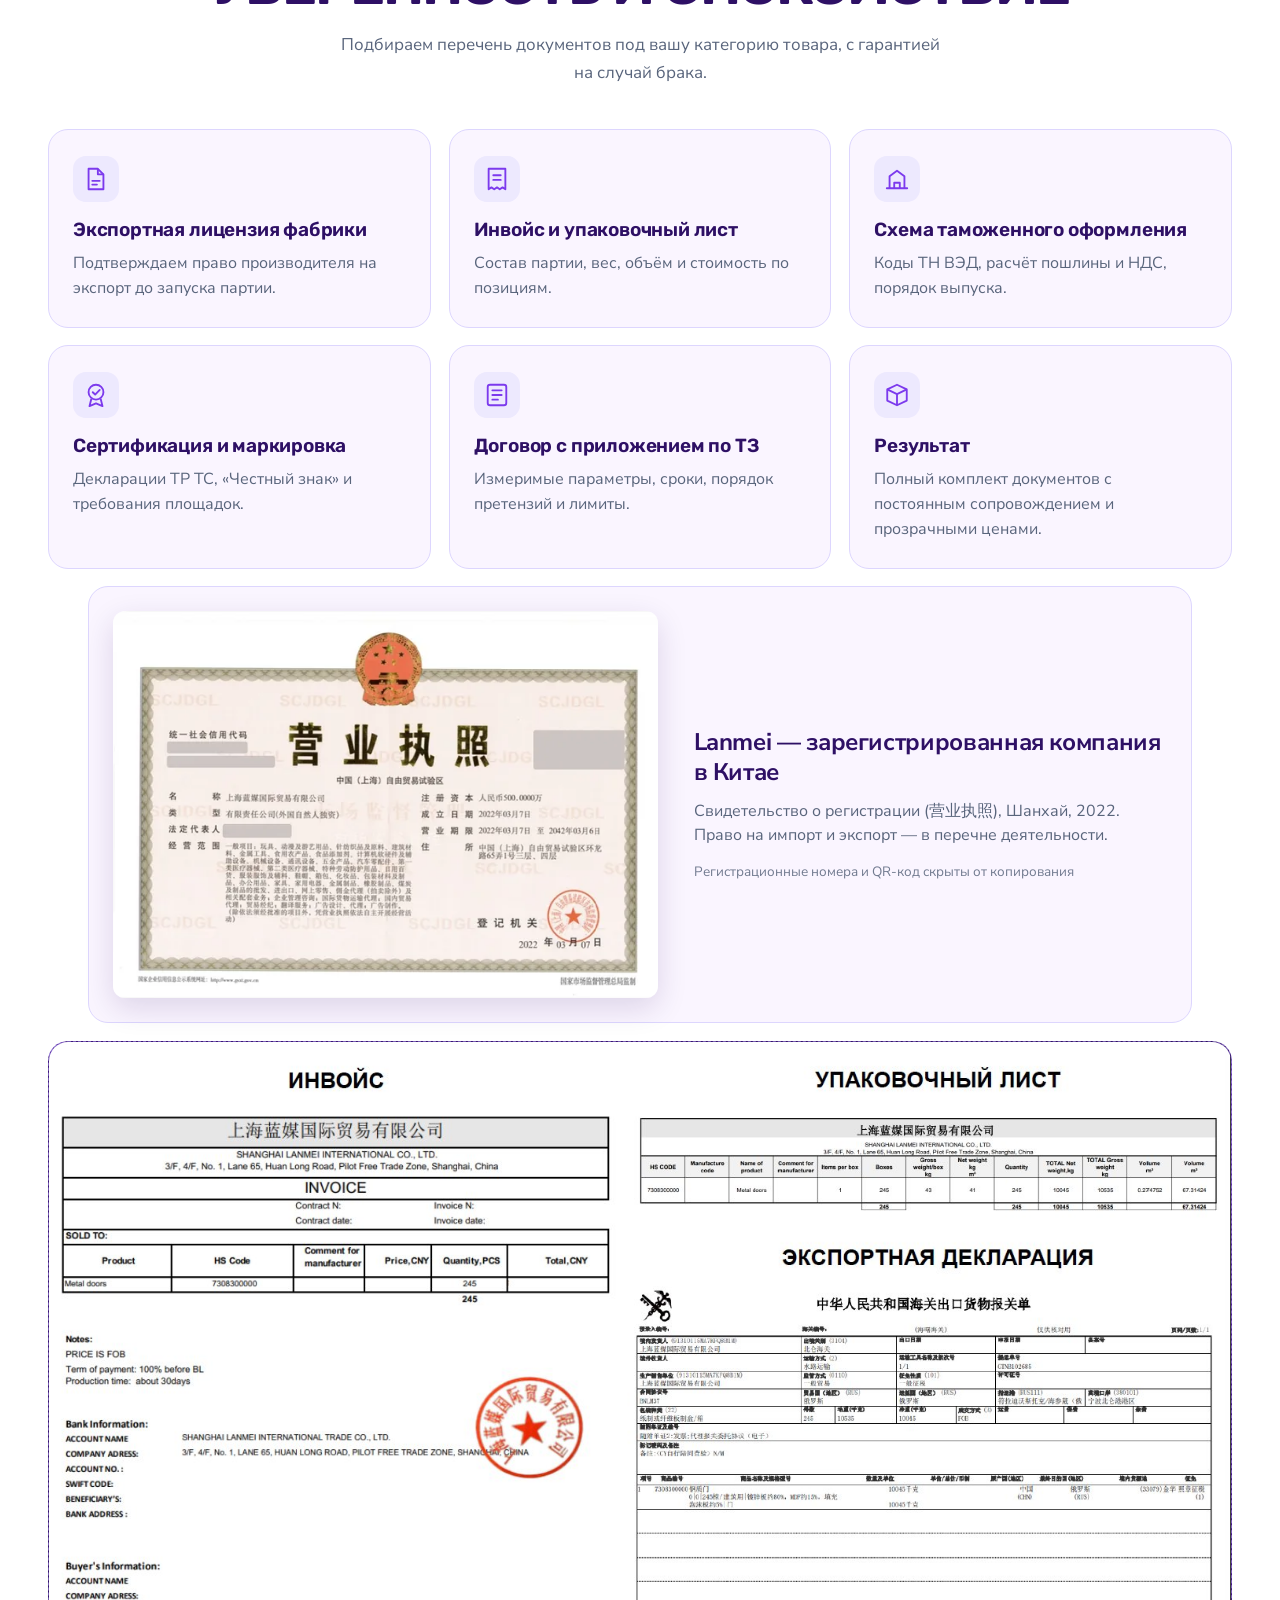
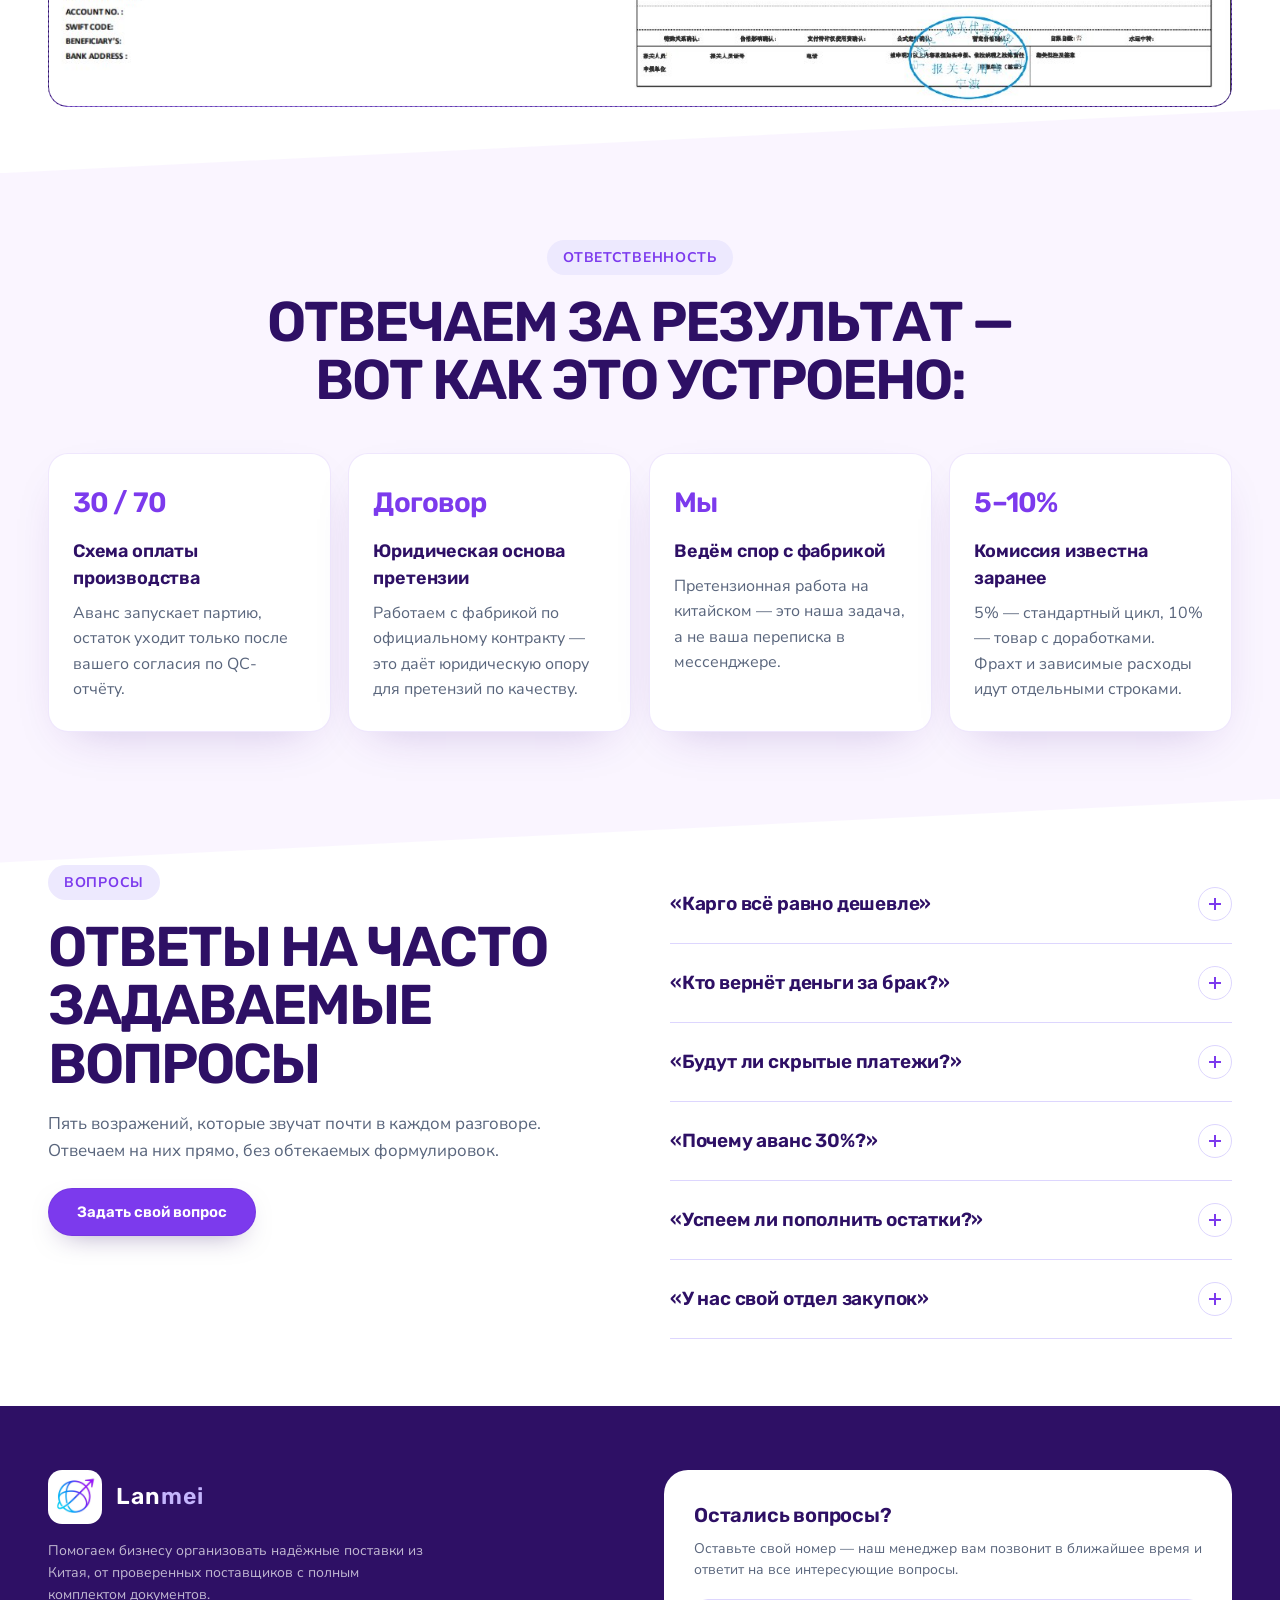
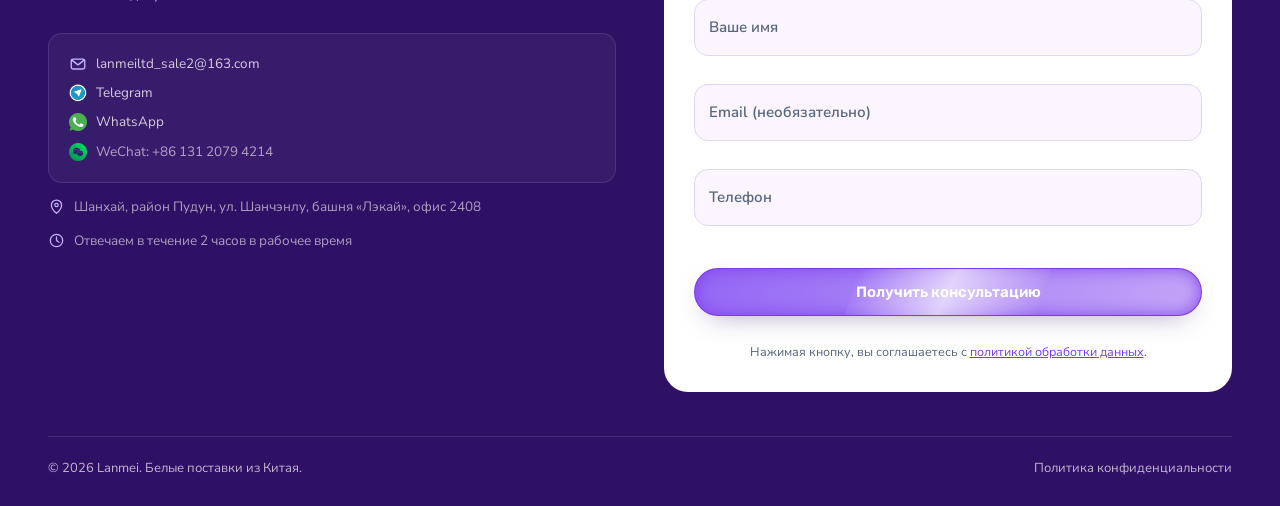
==== commit 2a06dc3a: "Первый экран: новые пункты под заголовком (формулировки Леонида) — Везём в белую: договор, растаможк" ====
--- a/index.html
+++ b/index.html
@@ -215,9 +215,9 @@
       <p class="hero__sub reveal" data-delay="120">Для компаний, которые закупают регулярно и уходят с карго на белый импорт. Считаем за 48 часов бесплатно.</p>
 
       <ul class="hero__points reveal" data-delay="180">
-        <li>Смета по строкам: товар, комиссия, фрахт, таможня, доставка — отдельно</li>
-        <li>30% на запуск производства, 70% — после приёмки партии по вашему ТЗ</li>
-        <li>Фиксируем цену в договоре</li>
+        <li>Везём в белую: договор, растаможка, оплата в рублях с НДС</li>
+        <li>Полный комплект официальных документов + «Честный знак»</li>
+        <li>Мы гарантируем, что цена на товар и доставку не изменится в договоре</li>
       </ul>
 
       <div class="hero__cta reveal" data-delay="260">
